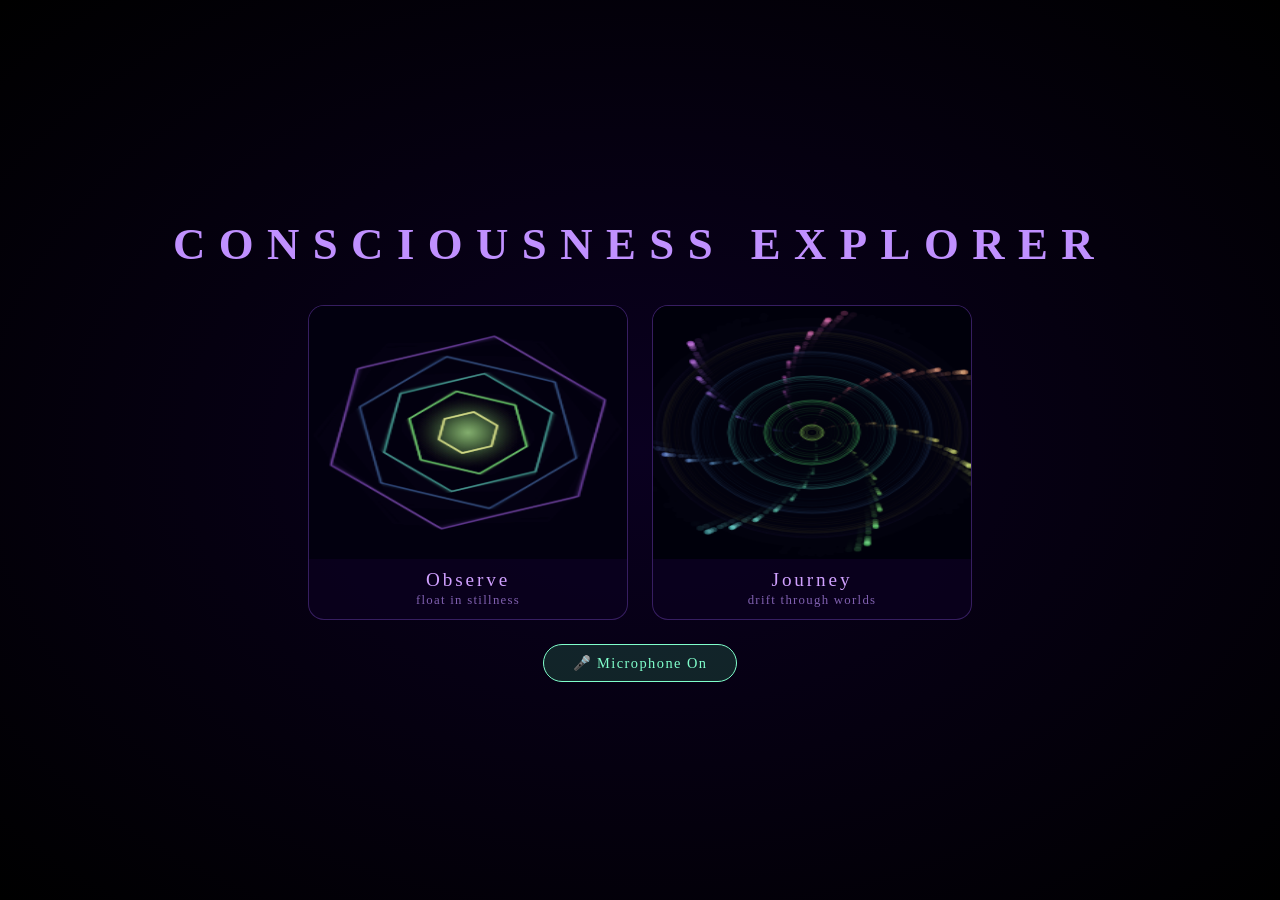
==== index.html @ c61cc71f "Fix white-out, smoother transitions, richer line patterns - Game of Life: young cells now tinted wit" ====
<!DOCTYPE html>
<html lang="en">
<head>
<meta charset="UTF-8">
<meta name="viewport" content="width=device-width, initial-scale=1.0">
<title>∞ Consciousness Explorer ∞</title>
<style>
*{margin:0;padding:0;box-sizing:border-box;}
html,body{width:100%;height:100%;overflow:hidden;background:#000;}
canvas{display:block;width:100vw;height:100vh;cursor:none;}
#entry{position:fixed;inset:0;display:flex;flex-direction:column;align-items:center;justify-content:center;background:radial-gradient(ellipse at center,#0a0020 0%,#000 100%);z-index:10;transition:opacity 2s ease;}
#entry.hidden{opacity:0;pointer-events:none;}
#entry h1{font-family:Georgia,serif;color:#c090ff;font-size:clamp(1.4rem,3.5vw,2.8rem);letter-spacing:.3em;text-transform:uppercase;margin-bottom:1.2rem;animation:breathe 5s ease-in-out infinite;}
#mode-panels{display:flex;gap:24px;margin-top:1rem;}
.mode-panel{width:clamp(180px,30vw,320px);height:clamp(220px,35vh,380px);border:1px solid rgba(160,100,255,.3);border-radius:16px;overflow:hidden;cursor:pointer;position:relative;transition:all .3s;background:rgba(10,0,30,.8);}
.mode-panel:hover{border-color:rgba(200,150,255,.7);transform:scale(1.03);box-shadow:0 0 30px rgba(160,80,255,.3);}
.mode-panel canvas{width:100%;height:calc(100% - 60px);display:block;}
.mode-label{text-align:center;padding:10px 8px;font-family:Georgia,serif;}
.mode-label .zh{color:#d0a0ff;font-size:clamp(.9rem,2vw,1.2rem);letter-spacing:.15em;}
.mode-label .en{color:#8060b0;font-size:clamp(.6rem,1.2vw,.8rem);letter-spacing:.1em;margin-top:2px;}
#mic-btn{margin-top:1.5rem;padding:.6rem 1.8rem;border:1px solid #604090;border-radius:20px;background:rgba(80,40,120,.2);color:#a080d0;font-family:Georgia,serif;font-size:clamp(.65rem,1.5vw,.9rem);letter-spacing:.1em;cursor:pointer;transition:all .3s;animation:breathe 5s ease-in-out infinite 1s;}
#mic-btn:hover{background:rgba(80,40,120,.4);border-color:#a080d0;}
#mic-btn.active{background:rgba(60,180,120,.2);color:#80ffcc;border-color:#80ffcc;}
@keyframes breathe{0%,100%{opacity:.5;transform:scale(1);}50%{opacity:1;transform:scale(1.03);}}
#hud{position:fixed;bottom:20px;left:50%;transform:translateX(-50%);display:flex;gap:8px;z-index:20;opacity:0;transition:opacity .4s;pointer-events:none;flex-wrap:wrap;justify-content:center;max-width:90vw;}
#hud.visible{opacity:1;pointer-events:all;}
.hud-btn{padding:5px 12px;border:1px solid rgba(160,100,220,.4);border-radius:14px;background:rgba(20,0,40,.55);color:rgba(180,130,255,.8);font-family:Georgia,serif;font-size:.7rem;letter-spacing:.08em;cursor:pointer;transition:all .25s;backdrop-filter:blur(4px);}
.hud-btn:hover{border-color:rgba(200,150,255,.7);color:#d0a0ff;}
.hud-btn.on{background:rgba(80,30,160,.6);border-color:rgba(180,120,255,.7);color:#e0c0ff;}
.hud-btn.off{opacity:.45;}
#phase-label{position:fixed;top:14px;left:50%;transform:translateX(-50%);font-family:Georgia,serif;font-size:.65rem;letter-spacing:.2em;color:rgba(200,140,255,.7);z-index:20;pointer-events:none;opacity:0;transition:opacity .8s;}
#phase-label.visible{opacity:1;}
#controls{position:fixed;top:14px;right:14px;display:flex;gap:8px;z-index:25;opacity:0;transition:opacity .5s;pointer-events:none;}
#controls.visible{opacity:1;pointer-events:all;}
.ctrl-btn{width:36px;height:36px;border:1px solid rgba(160,100,220,.35);border-radius:50%;background:rgba(10,0,30,.5);color:rgba(200,160,255,.7);font-size:16px;cursor:pointer;transition:all .3s;display:flex;align-items:center;justify-content:center;backdrop-filter:blur(4px);padding:0;line-height:1;}
.ctrl-btn:hover{border-color:rgba(200,150,255,.7);background:rgba(60,20,120,.5);color:#e0c0ff;}
.ctrl-btn.active{background:rgba(40,180,100,.25);border-color:rgba(100,255,180,.5);color:#80ffcc;}
</style>
</head>
<body>
<div id="entry">
  <h1>Consciousness Explorer</h1>
  <div id="mode-panels">
    <div class="mode-panel" id="panel-stationary">
      <canvas id="preview-stationary"></canvas>
      <div class="mode-label"><div class="zh">Observe</div><div class="en">float in stillness</div></div>
    </div>
    <div class="mode-panel" id="panel-journey">
      <canvas id="preview-journey"></canvas>
      <div class="mode-label"><div class="zh">Journey</div><div class="en">drift through worlds</div></div>
    </div>
  </div>
  <button id="mic-btn" class="active">🎤 Microphone On</button>
</div>
<canvas id="c"></canvas>
<div id="hud">
  <button class="hud-btn on" data-layer="rd">R-D</button>
  <button class="hud-btn on" data-layer="attractor">Attractor</button>
  <button class="hud-btn on" data-layer="geometry">Geometry</button>
  <button class="hud-btn on" data-layer="lissajous">Lissajous</button>
  <button class="hud-btn on" data-layer="fourier">Mandala</button>
  <button class="hud-btn on" data-layer="particles">Particles</button>
  <button class="hud-btn on" data-layer="tunnel">Tunnel</button>
  <button class="hud-btn on" data-layer="collatz">Collatz</button>
  <button class="hud-btn on" data-layer="gol">Life</button>
</div>
<div id="controls">
  <button class="ctrl-btn active" id="btn-mic" title="Microphone">🎤</button>
  <button class="ctrl-btn" id="btn-mute" title="Mute Sound">🔊</button>
  <button class="ctrl-btn" id="btn-fs" title="Fullscreen">⛶</button>
  <button class="ctrl-btn" id="btn-home" title="Home">↩</button>
</div>
<div id="phase-label"></div>
<script>
'use strict';
const TAU=Math.PI*2;
const PENTATONIC=[0,2,4,7,9];
const lerp=(a,b,t)=>a+(b-a)*t;
const clamp=(v,a,b)=>Math.max(a,Math.min(b,v));

// ═══════════════════════════════════════════
// SCENE PALETTE DEFINITIONS
// ═══════════════════════════════════════════
const SCENES=[
  {name:'Collatz Forest',  layers:{collatz:1,gol:0,rd:0,attractor:0,geometry:0,lissajous:0,fourier:0,tunnel:0,particles:1},hMin:0,hMax:360,sLo:.9,sHi:1,lLo:.55,lHi:.72,bgH:120,bgL:12,speed:1},
  {name:'Cellular Genesis', layers:{collatz:0,gol:1,rd:0,attractor:0,geometry:0,lissajous:0,fourier:0,tunnel:0,particles:1},hMin:0,hMax:360,sLo:.88,sHi:1,lLo:.5,lHi:.7,bgH:280,bgL:13,speed:.9},
  {name:'Sacred Geometry',  layers:{collatz:0,gol:0,rd:0,attractor:0,geometry:1,lissajous:0,fourier:1,tunnel:0,particles:1},hMin:0,hMax:360,sLo:.9,sHi:1,lLo:.55,lHi:.7,bgH:260,bgL:12,speed:.8},
  {name:'Neural Web',       layers:{collatz:0,gol:0,rd:0,attractor:1,geometry:0,lissajous:1,fourier:0,tunnel:0,particles:1},hMin:0,hMax:360,sLo:.85,sHi:1,lLo:.5,lHi:.68,bgH:200,bgL:11,speed:1.1},
  {name:'Chemical Dreams',  layers:{collatz:0,gol:0,rd:1,attractor:0,geometry:0,lissajous:0,fourier:0,tunnel:0,particles:1},hMin:0,hMax:360,sLo:.88,sHi:1,lLo:.52,lHi:.7,bgH:30,bgL:13,speed:.7},
  {name:'Wormhole',         layers:{collatz:0,gol:0,rd:0,attractor:0,geometry:.6,lissajous:0,fourier:0,tunnel:1,particles:1},hMin:0,hMax:360,sLo:.9,sHi:1,lLo:.55,lHi:.72,bgH:180,bgL:12,speed:1.2},
  {name:'Cosmic Dance',     layers:{collatz:.7,gol:.7,rd:0,attractor:0,geometry:0,lissajous:0,fourier:0,tunnel:.6,particles:1},hMin:0,hMax:360,sLo:.92,sHi:1,lLo:.55,lHi:.75,bgH:320,bgL:14,speed:1},
];

// ═══════════════════════════════════════════
// BREATHING SYSTEM (~12 BPM)
// ═══════════════════════════════════════════
class BreathingSystem{
  constructor(){this.phase=0;}
  update(dt){this.phase+=dt/5*TAU;}
  get value(){return .5+.5*Math.sin(this.phase);}
  get scale(){return .95+.1*this.value;}
}

// ═══════════════════════════════════════════
// TIME SYSTEM
// ═══════════════════════════════════════════
class TimeSystem{
  constructor(){this.hueShift=0;this.speedMod=1;this.chaos=0;this.pulse=0;this.seed=0;this.minutePhase=0;this.secondWave=0;}
  update(){
    const d=new Date(),h=d.getHours(),m=d.getMinutes(),s=d.getSeconds(),ms=d.getMilliseconds();
    this.hueShift=h>=6&&h<11?25:h>=11&&h<16?0:h>=16&&h<21?-15:-35;
    this.speedMod=h>=0&&h<6?.5:h>=12&&h<18?1.1:1.0;
    this.minutePhase=(m+s/60)/60*TAU;
    this.secondWave=Math.sin((s+ms/1000)/60*TAU*5)*.5+.5;
    this.seed=Math.floor((h*3600+m*60+s)/7);
    this.chaos=h>=0&&h<5?.6+.2*Math.sin(m/60*TAU):h>=17&&h<20?.3+.15*Math.sin(m/60*TAU):.1;
    this.pulse=.5+.5*Math.sin((s+ms/1000)*TAU/5);
  }
}

// ═══════════════════════════════════════════
// COLOR SYSTEM — EXTREMELY VIBRANT
// ═══════════════════════════════════════════
class ColorSystem{
  constructor(){this.hueBase=Math.random()*360;this.sLo=.9;this.sHi=1;this.lLo=.55;this.lHi=.72;this.bgH=260;this.bgL=12;this.speed=1;}
  setScene(sc){this.sLo=sc.sLo;this.sHi=sc.sHi;this.lLo=sc.lLo;this.lHi=sc.lHi;this.bgH=sc.bgH;this.bgL=sc.bgL;this.speed=sc.speed;}
  update(dt,ts){this.hueBase+=(dt*8*(this.speed||1)+(ts?ts.hueShift*.002+ts.secondWave*.3:0));if(this.hueBase>360)this.hueBase-=360;}
  hsl(off=0,alpha=1){
    const s=Math.min(100,((this.sLo+this.sHi)/2*100+5)|0),l=Math.min(80,((this.lLo+this.lHi)/2*100+5)|0);
    let h=(this.hueBase+off)%360;if(h<0)h+=360;
    return `hsla(${h|0},${s}%,${l}%,${alpha})`;
  }
  hslValues(off=0){
    let h=(this.hueBase+off)%360;if(h<0)h+=360;
    return{h,s:(this.sLo+this.sHi)/2,l:(this.lLo+this.lHi)/2};
  }
}

// ═══════════════════════════════════════════
// MICROPHONE SYSTEM (FFT → bass/mid/treble)
// ═══════════════════════════════════════════
class MicrophoneSystem{
  constructor(){this.active=false;this.bass=0;this.mid=0;this.treble=0;this.volume=0;this.analyser=null;this.data=null;this.rawFFT=new Uint8Array(128);this.initError='';}
  async init(actx){
    try{
      const stream=await navigator.mediaDevices.getUserMedia({audio:true,video:false});
      this.analyser=actx.createAnalyser();this.analyser.fftSize=256;this.analyser.smoothingTimeConstant=.8;
      actx.createMediaStreamSource(stream).connect(this.analyser);
      this.data=new Uint8Array(this.analyser.frequencyBinCount);
      this.rawFFT=new Uint8Array(this.analyser.frequencyBinCount);
      this.active=true;
      const btn=document.getElementById('mic-btn');
      if(btn){btn.classList.add('active');btn.textContent='🎤 Microphone Active';}
    }catch(e){this.active=false;this.initError=e.message||'Permission denied';}
  }
  update(){
    if(!this.active||!this.analyser)return;
    this.analyser.getByteFrequencyData(this.data);
    this.rawFFT.set(this.data);
    const n=this.data.length;let b=0,m=0,tr=0,v=0;
    for(let i=0;i<n;i++){const x=this.data[i]/255;v+=x;if(i<n*.08)b+=x;else if(i<n*.5)m+=x;else tr+=x;}
    const S=.8;
    this.bass=lerp(b/(n*.08),this.bass,S);
    this.mid=lerp(m/(n*.42),this.mid,S);
    this.treble=lerp(tr/(n*.5),this.treble,S);
    this.volume=lerp(v/n,this.volume,S);
  }
  drawIndicator(ctx,W,H){
    // Subtle mic indicator — small pulsing dot in bottom-left corner
    const t=performance.now()/1000;
    const x=18,y=H-18,r=5;
    const pulse=.6+.4*Math.sin(t*2);
    ctx.save();ctx.globalCompositeOperation='screen';
    if(this.active){
      // Green glow — mic is live
      const g=ctx.createRadialGradient(x,y,0,x,y,r*3);
      g.addColorStop(0,`rgba(0,255,136,${(.5*pulse).toFixed(2)})`);
      g.addColorStop(.5,`rgba(0,255,136,${(.15*pulse).toFixed(2)})`);
      g.addColorStop(1,'rgba(0,255,136,0)');
      ctx.fillStyle=g;ctx.beginPath();ctx.arc(x,y,r*3,0,TAU);ctx.fill();
      ctx.fillStyle=`rgba(0,255,136,${(.8+.2*pulse).toFixed(2)})`;ctx.beginPath();ctx.arc(x,y,r,0,TAU);ctx.fill();
      // Volume ring
      const vr=r+2+this.volume*8;
      ctx.strokeStyle=`rgba(0,255,136,${(this.volume*.5).toFixed(2)})`;ctx.lineWidth=1.5;
      ctx.beginPath();ctx.arc(x,y,vr,0,TAU);ctx.stroke();
    }else{
      // Dim amber dot — simulated audio
      const a=.2+.1*pulse;
      ctx.fillStyle=`rgba(180,120,60,${a.toFixed(2)})`;ctx.beginPath();ctx.arc(x,y,r*.7,0,TAU);ctx.fill();
    }
    ctx.restore();
  }
  fallback(t){
    const hit=Math.max(0,Math.sin(t*1.3)-.7)*3;
    this.bass=.3+.2*Math.sin(t*.7)+.1*Math.sin(t*.23+3)+hit*.15;
    this.mid=.25+.15*Math.sin(t*1.1+1)+.08*Math.sin(t*.37+2);
    this.treble=.15+.1*Math.sin(t*1.9+2)+.06*Math.sin(t*2.7);
    this.volume=.25+.15*Math.sin(t*.5)+hit*.1;
  }
}

// ═══════════════════════════════════════════
// PARTICLE POOL (typed arrays)
// ═══════════════════════════════════════════
class ParticlePool{
  constructor(max){
    this.max=max;this.count=0;
    this.x=new Float32Array(max);this.y=new Float32Array(max);this.z=new Float32Array(max);
    this.vx=new Float32Array(max);this.vy=new Float32Array(max);this.vz=new Float32Array(max);
    this.life=new Float32Array(max);this.ml=new Float32Array(max);
    this.size=new Float32Array(max);this.hue=new Float32Array(max);
    this.type=new Uint8Array(max);
  }
  spawn(x,y,vx,vy,life,size,hue,type,z=0,vz=0){
    let i;
    if(this.count<this.max){i=this.count++;}
    else{let mn=Infinity,mi=0;for(let j=0;j<this.max;j++)if(this.life[j]<mn){mn=this.life[j];mi=j;}i=mi;}
    this.x[i]=x;this.y[i]=y;this.z[i]=z;this.vx[i]=vx;this.vy[i]=vy;this.vz[i]=vz;
    this.life[i]=life;this.ml[i]=life;this.size[i]=size;this.hue[i]=hue;this.type[i]=type;
  }
  update(dt,mx,my){
    for(let i=this.count-1;i>=0;i--){
      this.life[i]-=dt;
      if(this.life[i]<=0){this.count--;if(i<this.count){this.x[i]=this.x[this.count];this.y[i]=this.y[this.count];this.z[i]=this.z[this.count];this.vx[i]=this.vx[this.count];this.vy[i]=this.vy[this.count];this.vz[i]=this.vz[this.count];this.life[i]=this.life[this.count];this.ml[i]=this.ml[this.count];this.size[i]=this.size[this.count];this.hue[i]=this.hue[this.count];this.type[i]=this.type[this.count];}continue;}
      const tp=this.type[i];
      if(tp===0||tp===4){const dx=mx-this.x[i],dy=my-this.y[i],dsq=dx*dx+dy*dy+1,f=Math.min(50/dsq,.5);this.vx[i]+=dx*f*dt*60;this.vy[i]+=dy*f*dt*60;}
      const fr=tp===0?.999:tp===4?.998:.97;
      this.vx[i]*=fr;this.vy[i]*=fr;this.x[i]+=this.vx[i]*dt*60;this.y[i]+=this.vy[i]*dt*60;this.z[i]+=this.vz[i]*dt*60;
    }
  }
  draw(ctx,cam){
    ctx.save();ctx.globalCompositeOperation='screen';
    for(let i=0;i<this.count;i++){
      const a=clamp(this.life[i]/this.ml[i]*2,0,1);if(a<.01)continue;
      let x=this.x[i],y=this.y[i],sz=this.size[i]*(.5+.5*(this.life[i]/this.ml[i]));
      if(cam){const p=cam.project(x,y,this.z[i]);if(!p)continue;x=p.x;y=p.y;sz*=p.s;}
      const h=this.hue[i],gr=sz*3;
      const g=ctx.createRadialGradient(x,y,0,x,y,gr);
      g.addColorStop(0,`hsla(${h|0},95%,70%,${(a*.9).toFixed(2)})`);
      g.addColorStop(.4,`hsla(${h|0},90%,65%,${(a*.35).toFixed(2)})`);
      g.addColorStop(1,`hsla(${h|0},90%,55%,0)`);
      ctx.fillStyle=g;ctx.beginPath();ctx.arc(x,y,gr,0,TAU);ctx.fill();
    }
    ctx.restore();
  }
}

// ═══════════════════════════════════════════
// RIPPLE SYSTEM
// ═══════════════════════════════════════════
class RippleSystem{
  constructor(){this.r=[];}
  spawn(x,y,hue){if(this.r.length>=20)this.r.shift();this.r.push({x,y,r:0,a:.6,hue,maxR:150+Math.random()*100});}
  update(dt){for(let i=this.r.length-1;i>=0;i--){const r=this.r[i];r.r+=dt*120;r.a=.6*(1-r.r/r.maxR);if(r.a<=.01)this.r.splice(i,1);}}
  draw(ctx){
    ctx.save();ctx.globalCompositeOperation='screen';
    for(const r of this.r){
      const progress=r.r/r.maxR;
      // Outer glow ring
      ctx.strokeStyle=`hsla(${(r.hue+20)|0},85%,55%,${(r.a*.3).toFixed(3)})`;
      ctx.lineWidth=Math.max(2,6*(1-progress));
      ctx.beginPath();ctx.arc(r.x,r.y,r.r,0,TAU);ctx.stroke();
      // Core ring
      ctx.strokeStyle=`hsla(${r.hue|0},95%,65%,${r.a.toFixed(3)})`;
      ctx.lineWidth=Math.max(.5,2.5*(1-progress));
      ctx.beginPath();ctx.arc(r.x,r.y,r.r,0,TAU);ctx.stroke();
      // Inner ring (smaller, brighter)
      if(progress<.5){
        ctx.strokeStyle=`hsla(${(r.hue-15)|0},100%,75%,${(r.a*.6*(1-progress*2)).toFixed(3)})`;
        ctx.lineWidth=1;
        ctx.beginPath();ctx.arc(r.x,r.y,r.r*.7,0,TAU);ctx.stroke();
      }
    }
    ctx.restore();
  }
}

// ═══════════════════════════════════════════
// TRAIL SYSTEM (ring buffer)
// ═══════════════════════════════════════════
class TrailSystem{
  constructor(len){this.len=len;this.pts=Array.from({length:len},()=>({x:0,y:0,age:999}));this.head=0;this.active=false;}
  push(x,y){this.pts[this.head]={x,y,age:0};this.head=(this.head+1)%this.len;this.active=true;}
  update(dt){for(let i=0;i<this.len;i++)this.pts[i].age+=dt;}
  draw(ctx,colors){
    if(!this.active)return;
    const live=[];for(let i=0;i<this.len;i++){const p=this.pts[(this.head+i)%this.len];if(p.age<2)live.push(p);}
    if(live.length<3)return;
    ctx.save();ctx.globalCompositeOperation='screen';
    // Pass 1: soft wide glow underneath
    for(let i=1;i<live.length-1;i++){
      const p=live[i],t=1-p.age/2;if(t<=0)continue;
      ctx.strokeStyle=colors.hsl(t*60,t*t*.25);ctx.lineWidth=t*10+3;ctx.lineCap='round';
      const pv=live[i-1],nx=live[i+1];
      ctx.beginPath();ctx.moveTo((pv.x+p.x)/2,(pv.y+p.y)/2);ctx.quadraticCurveTo(p.x,p.y,(p.x+nx.x)/2,(p.y+nx.y)/2);ctx.stroke();
    }
    // Pass 2: crisp bright core
    for(let i=1;i<live.length-1;i++){
      const p=live[i],t=1-p.age/2;if(t<=0)continue;
      ctx.strokeStyle=colors.hsl(t*80,t*t*.85);ctx.lineWidth=t*4+.8;ctx.lineCap='round';
      const pv=live[i-1],nx=live[i+1];
      ctx.beginPath();ctx.moveTo((pv.x+p.x)/2,(pv.y+p.y)/2);ctx.quadraticCurveTo(p.x,p.y,(p.x+nx.x)/2,(p.y+nx.y)/2);ctx.stroke();
    }
    ctx.restore();
  }
}

// ═══════════════════════════════════════════
// REACTION-DIFFUSION (Gray-Scott, 128x128)
// ═══════════════════════════════════════════
class ReactionDiffusion{
  constructor(){
    this.W=128;this.H=128;this.N=this.W*this.H;
    this.u=new Float32Array(this.N).fill(1);this.v=new Float32Array(this.N);
    this.nu=new Float32Array(this.N);this.nv=new Float32Array(this.N);
    this.f=.0545;this.k=.062;this.fc=0;
    this.offC=document.createElement('canvas');this.offC.width=this.W;this.offC.height=this.H;
    this.offCtx=this.offC.getContext('2d');
    this.imgData=this.offCtx.createImageData(this.W,this.H);
    this._seed();
  }
  _seed(){
    const cx=this.W>>1,cy=this.H>>1;
    [[cx,cy,6],[cx-20,cy-20,4],[cx+20,cy+15,4],[cx-15,cy+20,4]].forEach(([sx,sy,r])=>{
      for(let dy=-r;dy<=r;dy++)for(let dx=-r;dx<=r;dx++){if(dx*dx+dy*dy<=r*r){const i=(sy+dy)*this.W+(sx+dx);if(i>=0&&i<this.N){this.u[i]=.5;this.v[i]=.25;}}}
    });
  }
  _step(){
    const{W,H,u,v,nu,nv,f,k}=this;
    for(let y=1;y<H-1;y++){for(let x=1;x<W-1;x++){
      const i=y*W+x,lu=u[i-1]+u[i+1]+u[i-W]+u[i+W]-4*u[i],lv=v[i-1]+v[i+1]+v[i-W]+v[i+W]-4*v[i],uvv=u[i]*v[i]*v[i];
      nu[i]=clamp(u[i]+lu*.25-uvv+f*(1-u[i]),0,1);
      nv[i]=clamp(v[i]+lv*.125+uvv-(f+k)*v[i],0,1);
    }}
    for(let i=0;i<this.N;i++){this.u[i]=this.nu[i];this.v[i]=this.nv[i];}
  }
  update(){this.fc++;if(this.fc%3!==0)return;this._step();this._step();}
  draw(ctx,W,H,colors,alpha){
    const{u,imgData}=this,d=imgData.data,{h}=colors.hslValues();
    for(let i=0;i<this.N;i++){
      const t=clamp(1-u[i],0,1),hue=(h+t*180)%360;
      const r2=Math.sin(hue/360*TAU)*127+128,g2=Math.sin((hue/360+.33)*TAU)*127+128,b2=Math.sin((hue/360+.66)*TAU)*127+128;
      d[i*4]=Math.min(255,(r2*t*1.8)|0);d[i*4+1]=Math.min(255,(g2*t*1.8)|0);d[i*4+2]=Math.min(255,(b2*t*1.8)|0);d[i*4+3]=(t*255)|0;
    }
    this.offCtx.putImageData(imgData,0,0);
    ctx.save();ctx.globalCompositeOperation='screen';ctx.globalAlpha=alpha;
    ctx.imageSmoothingEnabled=true;ctx.imageSmoothingQuality='high';
    ctx.drawImage(this.offC,0,0,W,H);ctx.restore();
  }
}

// ═══════════════════════════════════════════
// STRANGE ATTRACTOR (De Jong, persistent canvas)
// ═══════════════════════════════════════════
class StrangeAttractor{
  constructor(){
    this.a=1.4;this.b=-2.3;this.c=2.4;this.d=-2.1;
    this.ta=this.a;this.tb=this.b;this.tc=this.c;this.td=this.d;
    this.x=.1;this.y=.1;this.mt=0;this.time=0;
    this.offC=document.createElement('canvas');this.offCtx=this.offC.getContext('2d');
    // Trail history for flowing lines
    this.trail=[];this.maxTrail=600;
    this.growPhase=0;
    // Preset attractor parameter sets for variety
    this.presets=[
      {a:1.4,b:-2.3,c:2.4,d:-2.1},  // De Jong classic
      {a:-2.0,b:-2.0,c:-1.2,d:2.0},  // Butterfly
      {a:2.01,b:-2.53,c:1.61,d:-0.33}, // Web
      {a:-0.709,b:1.638,c:0.452,d:1.740}, // Flower
      {a:1.7,b:1.7,c:0.6,d:1.2},     // Spiral
      {a:-1.32,b:-1.65,c:0.74,d:1.81}, // Star
    ];
    this.presetIdx=0;
  }
  update(dt){
    this.mt+=dt;this.time+=dt;this.growPhase+=dt*.25;
    if(this.mt>10){
      this.mt=0;
      // Cycle through preset attractor types for more variety
      this.presetIdx=(this.presetIdx+1)%this.presets.length;
      const p=this.presets[this.presetIdx];
      const drift=()=>(Math.random()-.5)*.15;
      this.ta=p.a+drift();this.tb=p.b+drift();this.tc=p.c+drift();this.td=p.d+drift();
    }
    const s=dt*.12;this.a=lerp(this.a,this.ta,s);this.b=lerp(this.b,this.tb,s);this.c=lerp(this.c,this.tc,s);this.d=lerp(this.d,this.td,s);
  }
  draw(ctx,W,H,colors,audio){
    if(this.offC.width!==W||this.offC.height!==H){this.offC.width=W;this.offC.height=H;}
    const oc=this.offCtx;
    // Fade existing canvas — slower fade for longer trails
    oc.fillStyle='rgba(0,0,0,0.035)';oc.fillRect(0,0,W,H);
    const cx=W/2,cy=H/2,sc=Math.min(W,H)*.22,{h}=colors.hslValues();
    let{x,y,a,b,c,d}=this;
    const N=6000+(audio.bass*6000|0);
    // Collect points for line drawing
    const newPts=[];
    for(let i=0;i<N;i++){
      const nx=Math.sin(a*y)-Math.cos(b*x),ny=Math.sin(c*x)-Math.cos(d*y);x=nx;y=ny;
      if(i<80)continue;
      const px=cx+x*sc,py=cy+y*sc;
      // Draw pixels on offscreen
      const ph=(h+i*.08)%360;
      oc.fillStyle=`hsla(${ph|0},95%,60%,0.06)`;
      oc.fillRect(px|0,py|0,2,2);
      // Sample points for flowing line
      if(i%40===0)newPts.push({x:px,y:py,h:ph});
    }
    this.x=x;this.y=y;
    // Add to trail
    for(const p of newPts){this.trail.push(p);if(this.trail.length>this.maxTrail)this.trail.shift();}
    // Draw flowing connecting lines through trail
    if(this.trail.length>4){
      oc.save();oc.globalCompositeOperation='screen';
      oc.lineWidth=1.2;oc.lineCap='round';
      for(let seg=0;seg<this.trail.length-3;seg+=3){
        const p0=this.trail[seg],p1=this.trail[seg+1],p2=this.trail[seg+2];
        const age=seg/this.trail.length;
        oc.strokeStyle=`hsla(${(p0.h+age*60)|0},90%,55%,${(.02+age*.06).toFixed(3)})`;
        oc.beginPath();oc.moveTo(p0.x,p0.y);
        oc.quadraticCurveTo(p1.x,p1.y,p2.x,p2.y);oc.stroke();
      }
      oc.restore();
    }
    // Glow nodes at recent trail points
    const recent=this.trail.slice(-20);
    for(let i=0;i<recent.length;i++){
      const p=recent[i],pulse=.3+.7*Math.sin(this.growPhase*3+i*.5);
      oc.fillStyle=`hsla(${(p.h+30)|0},100%,70%,${(.08*pulse).toFixed(3)})`;
      oc.beginPath();oc.arc(p.x,p.y,3+pulse*3,0,TAU);oc.fill();
    }
    ctx.save();ctx.globalCompositeOperation='screen';ctx.globalAlpha=.85;ctx.drawImage(this.offC,0,0);ctx.restore();
  }
}

// ═══════════════════════════════════════════
// LISSAJOUS (audio-reactive parametric curves)
// ═══════════════════════════════════════════
class LissajousSystem{
  constructor(){
    this.fA=3;this.fB=2;this.phase=0;this.phaseB=0;
    this.morphT=0;this.targetFA=3;this.targetFB=2;
    this.growPhase=0;this.trailAlpha=0;
    this.history=[];this.maxHist=8;
  }
  update(dt,audio){
    this.phase+=dt*(.2+audio.mid*.15);
    this.phaseB+=dt*(.13+audio.bass*.1);
    this.growPhase+=dt*.4;
    this.morphT+=dt;
    // Evolve frequency ratios over time — targeting musical ratios
    if(this.morphT>8){
      this.morphT=0;
      const ratios=[[2,3],[3,4],[3,5],[4,5],[5,6],[1,2],[2,5],[3,7],[5,8]];
      const r=ratios[Math.random()*ratios.length|0];
      this.targetFA=r[0]+audio.mid*2;this.targetFB=r[1]+audio.bass*1.5;
    }
    this.fA=lerp(this.fA,this.targetFA,dt*.15);
    this.fB=lerp(this.fB,this.targetFB,dt*.15);
    this.trailAlpha=lerp(this.trailAlpha,.6,dt*.3);
    // Store trail history for ghost effect
    if(this.history.length>=this.maxHist)this.history.shift();
    this.history.push({fA:this.fA,fB:this.fB,phase:this.phase,phaseB:this.phaseB});
  }
  draw(ctx,cx,cy,size,colors,audio){
    ctx.save();ctx.globalCompositeOperation='screen';
    const grow=.5+.5*Math.sin(this.growPhase);
    const sz=size*(1+grow*.15);
    // Ghost trails of previous states
    for(let g=0;g<this.history.length;g++){
      const h=this.history[g],ga=g/this.history.length;
      ctx.globalAlpha=ga*.12;ctx.lineWidth=1;ctx.beginPath();
      for(let i=0;i<=256;i++){
        const t=(i/256)*TAU;
        const x=cx+Math.sin(h.fA*t+h.phase)*sz*.98;
        const y=cy+Math.sin(h.fB*t+h.phaseB)*sz*.98;
        i===0?ctx.moveTo(x,y):ctx.lineTo(x,y);
      }
      ctx.strokeStyle=colors.hsl(-80+g*20,.2);ctx.stroke();
    }
    ctx.globalAlpha=1;
    // Main curve — 5 passes with varying harmonics for richness
    for(let pass=0;pass<5;pass++){
      const harmonic=1+pass*.08;
      const wobble=Math.sin(this.growPhase+pass)*.03;
      const thickness=pass===0?4.5:pass===1?2.8:pass===2?1.8:pass===3?1:.5;
      ctx.lineWidth=thickness;ctx.beginPath();
      for(let i=0;i<=600;i++){
        const t=(i/600)*TAU;
        const extraX=Math.sin((this.fA+pass)*t*harmonic+this.phase*.7)*sz*.04*pass;
        const extraY=Math.cos((this.fB+pass*.5)*t*harmonic+this.phaseB*.5)*sz*.04*pass;
        const x=cx+Math.sin(this.fA*t+this.phase)*sz*(1+wobble)+extraX;
        const y=cy+Math.sin(this.fB*t+this.phaseB)*sz*(1+wobble)+extraY;
        i===0?ctx.moveTo(x,y):ctx.lineTo(x,y);
      }
      const hueShift=-60+pass*45;
      ctx.strokeStyle=colors.hsl(hueShift,.75+audio.volume*.25-pass*.08);
      ctx.shadowColor=colors.hsl(hueShift,.3);
      ctx.shadowBlur=pass===0?12:pass===1?6:0;
      ctx.stroke();
    }
    ctx.shadowBlur=0;
    // Intersection glow nodes where curves cross near center
    const nodeCount=Math.round(this.fA+this.fB)*2;
    for(let i=0;i<nodeCount;i++){
      const t=(i/nodeCount)*TAU;
      const x=cx+Math.sin(this.fA*t+this.phase)*sz;
      const y=cy+Math.sin(this.fB*t+this.phaseB)*sz;
      const pulse=.3+.7*Math.abs(Math.sin(this.growPhase*2+i*.8));
      const nr=2+pulse*4;
      ctx.fillStyle=colors.hsl(i*(360/nodeCount),.6*pulse);
      ctx.beginPath();ctx.arc(x,y,nr,0,TAU);ctx.fill();
    }
    ctx.restore();
  }
}

// ═══════════════════════════════════════════
// FOURIER MANDALA (epicycle sum, N-fold symmetric)
// ═══════════════════════════════════════════
class FourierMandala{
  constructor(){this.t=0;this.sym=6;this.targetSym=6;this.symT=0;this.growPhase=0;this.layerCount=3;this.targetLayers=5;this.layerGrow=0;}
  setSym(n){this.targetSym=n;}
  update(dt,audio){
    this.t+=dt*(.12+((audio||{}).bass||0)*.08);
    this.growPhase+=dt*.3;
    this.symT+=dt;
    // Evolve symmetry order over time
    if(this.symT>15){this.symT=0;this.targetSym=[4,5,6,7,8,9,10,12][Math.random()*8|0];}
    this.sym=lerp(this.sym,this.targetSym,dt*.1);
    // Grow layers
    this.layerGrow+=dt*.15;
    if(this.layerGrow>1){this.layerGrow=0;if(this.layerCount<this.targetLayers)this.layerCount++;else{this.targetLayers=2+Math.random()*4|0;this.layerCount=Math.max(2,this.layerCount-1);}}
  }
  draw(ctx,cx,cy,size,colors,audio){
    if(!audio)audio={bass:0,mid:0,treble:0,volume:0};
    const N=Math.round(this.sym),freqs=[N,N*2,N*3,N*4,N*5,N*6,N*7,N*8];
    const bAmps=[.48,.22,.13,.08,.05,.03,.02,.015];
    const mods=[1+audio.bass*.6,1+audio.mid*.4,1+audio.treble*.3,1+audio.bass*.2,1+audio.mid*.15,1+audio.treble*.1,1+audio.bass*.1,1+audio.mid*.08];
    const steps=N*28;
    const breathe=.9+.2*Math.sin(this.growPhase);
    ctx.save();ctx.globalCompositeOperation='screen';
    // Multiple nested layers at different scales — each grows in
    for(let layer=0;layer<this.layerCount;layer++){
      const layerAlpha=clamp(this.layerCount-layer,0,1);
      const layerScale=breathe*(.3+layer*.22)*(1+.08*Math.sin(this.growPhase+layer*1.2));
      const layerRot=this.t*.05*(layer%2===0?1:-1)+layer*.3;
      const layerSize=size*layerScale;
      // Build path points
      const pts=[];
      for(let s=0;s<=steps;s++){
        const t=(s/steps)*TAU+layerRot;let x=0,y=0;
        for(let i=0;i<freqs.length;i++){
          const amp=layerSize*bAmps[i]*mods[i]*(1+.1*Math.sin(this.growPhase+i+layer));
          const ph=this.t*(i*.12+.04)+layer*.5;
          x+=Math.cos(freqs[i]*t+ph)*amp;y+=Math.sin(freqs[i]*t+ph)*amp;
        }
        pts.push({x:cx+x,y:cy+y});
      }
      // Filled shape for inner layers (subtle)
      if(layer<this.layerCount-1){
        ctx.globalAlpha=layerAlpha*.12;
        ctx.fillStyle=colors.hsl(layer*50+80,.3);
        ctx.beginPath();
        for(let s=0;s<pts.length;s++)s===0?ctx.moveTo(pts[s].x,pts[s].y):ctx.lineTo(pts[s].x,pts[s].y);
        ctx.closePath();ctx.fill();
      }
      // Stroked outline — 3 passes for glow depth
      for(let pass=0;pass<3;pass++){
        ctx.globalAlpha=layerAlpha*(.9-pass*.25);
        ctx.beginPath();
        for(let s=0;s<pts.length;s++)s===0?ctx.moveTo(pts[s].x,pts[s].y):ctx.lineTo(pts[s].x,pts[s].y);
        ctx.closePath();
        const hue=layer*40+pass*70+80;
        ctx.strokeStyle=colors.hsl(hue,.75+audio.volume*.25-pass*.12);
        ctx.lineWidth=(pass===0?3.5:pass===1?2:1)*(1-.1*layer);
        ctx.shadowColor=pass===0?colors.hsl(hue,.3):'transparent';
        ctx.shadowBlur=pass===0?10:0;
        ctx.stroke();
      }
    }
    ctx.shadowBlur=0;
    // Center rosette — small inner detail
    ctx.globalAlpha=.7;
    const rN=Math.round(this.sym)*2;
    for(let i=0;i<rN;i++){
      const a=(i/rN)*TAU+this.t*.2;
      const r=size*.06*(1+.3*Math.sin(this.growPhase*2+i));
      ctx.fillStyle=colors.hsl(i*(360/rN),.5);
      ctx.beginPath();ctx.arc(cx+Math.cos(a)*r,cy+Math.sin(a)*r,2+Math.sin(this.growPhase+i)*.8,0,TAU);ctx.fill();
    }
    ctx.restore();
  }
}

// ═══════════════════════════════════════════
// GEOMETRY ENGINE (4 sacred patterns)
// ═══════════════════════════════════════════
class GeometryEngine{
  constructor(){
    this.pats=['flowerOfLife','metatronsCube','sriYantra','mandala','geodesicSphere','kaleidoPoly','spiralTower'];
    this.cur=0;this.nxt=1;this.tp=1;this.tt=0;this.td=25+Math.random()*20;
    this.rot=0;this.rotY=0;this.rotZ=0;this.ps=1;this.pv=0;this.cx=0;this.cy=0;
    // Dynamic growth/shrink state
    this.growPhase=0;this.growTarget=1;this.growCur=1;this.growSpeed=.3;
    this.layerCount=1;this.layerTarget=5;this.layerGrow=0;
    // 3D rotation angles for sphere projection
    this.tiltX=0;this.tiltY=0;this.spinSpeed=.2;
    // Morph params — continuous variation
    this.morphA=0;this.morphB=0;this.morphC=0;
    // Polygon sides morph (3=triangle up to 12=dodecagon)
    this.polySides=6;this.polySidesTarget=6;
  }
  update(dt,breath,W,H,mouseDown,mx,my,timeSys){
    const tsDrift=timeSys?Math.sin(timeSys.minutePhase)*.05:0;
    this.rot+=dt*(.15+tsDrift)*(breath.value*.3+.85);
    this.rotY+=dt*(.08+tsDrift*.5);this.rotZ+=dt*.03;
    this.tt+=dt;this.pv*=.92;this.ps+=this.pv*dt;this.ps+=(1-this.ps)*dt*3;
    this.cx=lerp(this.cx||W/2,mouseDown?lerp(W/2,mx,.3):W/2,dt*2);
    this.cy=lerp(this.cy||H/2,mouseDown?lerp(H/2,my,.3):H/2,dt*2);
    // Growth / shrink cycle
    this.growPhase+=dt*.15;
    this.growTarget=.6+.5*Math.sin(this.growPhase)+.2*Math.sin(this.growPhase*2.3);
    this.growCur=lerp(this.growCur,this.growTarget,dt*this.growSpeed);
    // Layer count grows and shrinks
    this.layerGrow+=dt*.08;
    this.layerTarget=3+Math.floor(2.5+2.5*Math.sin(this.layerGrow));
    this.layerCount=lerp(this.layerCount,this.layerTarget,dt*.5);
    // 3D tilt
    this.tiltX=Math.sin(this.rotY*.7)*.4;
    this.tiltY=Math.cos(this.rotY*.5)*.35;
    // Morph variables — each on different frequencies
    this.morphA=Math.sin(this.tt*.13)*Math.cos(this.tt*.07);
    this.morphB=Math.sin(this.tt*.09+1.5)*Math.cos(this.tt*.17);
    this.morphC=Math.sin(this.tt*.21+3.0);
    // Polygon sides slowly morph
    if(Math.random()<dt*.1)this.polySidesTarget=3+Math.floor(Math.random()*10);
    this.polySides=lerp(this.polySides,this.polySidesTarget,dt*.3);
    // Pattern transition
    if(this.tt>this.td&&this.tp>=1){this.tt=0;this.td=20+Math.random()*20;this.nxt=(this.cur+1)%this.pats.length;this.tp=0;}
    if(this.tp<1){this.tp+=dt*.2;if(this.tp>=1){this.tp=1;this.cur=this.nxt;}}
  }
  pulse(){this.pv=3;}
  // 3D point → 2D with perspective
  _p3d(x,y,z,sz){
    const cx=Math.cos(this.tiltX),sx=Math.sin(this.tiltX),cy=Math.cos(this.tiltY),sy=Math.sin(this.tiltY);
    let y1=y*cx-z*sx,z1=y*sx+z*cx;let x1=x*cy+z1*sy;z1=-x*sy+z1*cy;
    const per=1.2/(1.2+z1/(sz*2));
    return{x:x1*per*sz,y:y1*per*sz,z:z1,s:per};
  }
  // Draw regular polygon (any number of sides)
  _poly(ctx,x,y,r,sides,rot){
    const n=Math.max(3,Math.round(sides));
    ctx.beginPath();
    for(let i=0;i<=n;i++){const a=rot+(i/n)*TAU;const px=x+Math.cos(a)*r,py=y+Math.sin(a)*r;i===0?ctx.moveTo(px,py):ctx.lineTo(px,py);}
    ctx.closePath();
  }
  draw(ctx,W,H,colors,breath){
    const sz=Math.min(W,H)*.3*breath.scale*this.ps*(.8+this.growCur*.4);
    ctx.save();ctx.globalCompositeOperation='screen';ctx.translate(this.cx,this.cy);ctx.rotate(this.rot);
    if(this.tp<1){
      // Smooth crossfade: old fades out fully, new fades in — never both at full
      const fadeOut=Math.cos(this.tp*Math.PI*.5); // 1→0 smooth
      const fadeIn=Math.sin(this.tp*Math.PI*.5);  // 0→1 smooth
      ctx.globalAlpha=clamp(fadeOut*.85,0,.85);this._dp(ctx,this.pats[this.cur],sz,colors,breath);
      ctx.globalAlpha=clamp(fadeIn*.85,0,.85);this._dp(ctx,this.pats[this.nxt],sz,colors,breath);
    }else{ctx.globalAlpha=.85;this._dp(ctx,this.pats[this.cur],sz,colors,breath);}
    ctx.restore();
  }
  _dp(ctx,name,sz,co,br){
    switch(name){
      case'flowerOfLife':this._fol(ctx,sz,co,br);break;
      case'metatronsCube':this._mc(ctx,sz,co,br);break;
      case'sriYantra':this._sy(ctx,sz,co,br);break;
      case'mandala':this._mandala(ctx,sz,co,br);break;
      case'geodesicSphere':this._geo(ctx,sz,co,br);break;
      case'kaleidoPoly':this._kp(ctx,sz,co,br);break;
      case'spiralTower':this._spiral(ctx,sz,co,br);break;
    }
  }
  _fol(ctx,sz,co,br){
    // Flower of Life — circles grow outward in waves
    const r=sz*.22*this.growCur,rings=Math.round(this.layerCount),cs=[];
    cs.push({x:0,y:0,ring:0});
    for(let ring=1;ring<=rings;ring++){
      const n=6*ring,rDist=r*ring*(.9+.1*Math.sin(br.phase+ring));
      for(let i=0;i<n;i++){
        const a=(i/n)*TAU+br.phase*.02*ring;
        const wobble=1+.08*Math.sin(br.phase*2+i*.5+ring);
        cs.push({x:Math.cos(a)*rDist*wobble,y:Math.sin(a)*rDist*wobble,ring});
      }
    }
    for(let i=0;i<cs.length;i++){
      const c=cs[i],grow=clamp((this.layerCount-c.ring+1),0,1);
      const bR=r*(.6+.4*grow)*(1+.06*Math.sin(br.phase+i*.3));
      const sides=this.polySides+c.ring*.5;
      // Rich solid fill
      ctx.fillStyle=co.hsl((i/cs.length)*240+c.ring*40,.25+.15*Math.sin(br.phase+i*.2));
      this._poly(ctx,c.x,c.y,bR*grow,sides,br.phase*.05+c.ring*.2);ctx.fill();
      ctx.strokeStyle=co.hsl((i/cs.length)*240+c.ring*40,.8);ctx.lineWidth=1.5+grow;ctx.stroke();
    }
    // Center glow
    const g=ctx.createRadialGradient(0,0,0,0,0,r*1.5);
    g.addColorStop(0,co.hsl(br.phase*20%360,.3));g.addColorStop(1,'rgba(0,0,0,0)');
    ctx.fillStyle=g;ctx.beginPath();ctx.arc(0,0,r*1.5,0,TAU);ctx.fill();
  }
  _mc(ctx,sz,co,br){
    // Metatron's Cube — 3D projected with growth
    const r1=sz*.3*this.growCur,r2=sz*.55*this.growCur,ns=[];
    ns.push(this._p3d(0,0,0,sz));
    const innerN=Math.round(3+this.morphA*1.5+3.5);
    const outerN=Math.round(3+this.morphB*1.5+3.5);
    for(let i=0;i<innerN;i++){const a=i*TAU/innerN+br.phase*.05;const z=Math.sin(a*2+br.phase)*.3;ns.push(this._p3d(Math.cos(a)*r1,Math.sin(a)*r1,z*sz*.2,sz));}
    for(let i=0;i<outerN;i++){const a=(i+.5)*TAU/outerN+br.phase*.03;const z=Math.cos(a*3+br.phase)*.2;ns.push(this._p3d(Math.cos(a)*r2,Math.sin(a)*r2,z*sz*.3,sz));}
    // Sort by z for proper depth
    const sorted=ns.map((n,i)=>({...n,i})).sort((a,b)=>a.z-b.z);
    // Filled polygons between center and inner ring
    for(let i=1;i<=innerN;i++){const j=(i%innerN)+1;
      ctx.fillStyle=co.hsl(i*(360/innerN),.2+.1*Math.sin(br.phase+i));
      ctx.beginPath();ctx.moveTo(ns[0].x,ns[0].y);ctx.lineTo(ns[i].x,ns[i].y);ctx.lineTo(ns[j].x,ns[j].y);ctx.closePath();ctx.fill();
    }
    // Connection lines with depth fade
    ctx.lineWidth=1;
    for(let i=0;i<ns.length;i++)for(let j=i+1;j<ns.length;j++){
      const dx=ns[j].x-ns[i].x,dy=ns[j].y-ns[i].y,dist=Math.sqrt(dx*dx+dy*dy);
      if(dist>sz*1.2)continue;
      const dep=(.5+ns[i].s*.25)*(.5+ns[j].s*.25);
      ctx.strokeStyle=co.hsl(Math.atan2(dy,dx)/TAU*360,.35*dep);
      ctx.beginPath();ctx.moveTo(ns[i].x,ns[i].y);ctx.lineTo(ns[j].x,ns[j].y);ctx.stroke();
    }
    // Nodes — bigger when closer, solid fill
    for(const n of sorted){
      const nr=clamp(3+5*n.s,2,12);
      ctx.fillStyle=co.hsl((n.i/ns.length)*300,.6+.4*n.s);
      ctx.beginPath();ctx.arc(n.x,n.y,nr,0,TAU);ctx.fill();
    }
  }
  _sy(ctx,sz,co,br){
    // Sri Yantra — breathing triangles with 3D depth and morphing
    const s=sz*.5*this.growCur,depth=this.morphC*.15;
    const layerN=Math.round(2+this.layerCount*.6);
    const U=[],D=[];
    for(let i=0;i<layerN;i++){const t=i/(layerN-1),sc=.9-t*.7;
      U.push([[-sc*(1+this.morphA*.15),sc*.6-t*.1],[sc*(1+this.morphA*.15),sc*.6-t*.1],[0,-sc*.8+t*.05]]);
      D.push([[-sc*(1+this.morphB*.1),-sc*.55+t*.08],[sc*(1+this.morphB*.1),-sc*.55+t*.08],[0,sc*.7-t*.05]]);
    }
    const dt=(tris,hs,dir)=>tris.forEach((tri,idx)=>{
      const ph=br.phase+idx*.5,bo=.02*Math.sin(ph),zOff=depth*Math.sin(ph+idx);
      const p=tri.map(v=>this._p3d(v[0]*s*(1+bo),v[1]*s*(1+bo),zOff*sz,sz));
      const avgS=(p[0].s+p[1].s+p[2].s)/3;
      ctx.fillStyle=co.hsl(hs+idx*30,.25*avgS+.1*Math.sin(ph));
      ctx.strokeStyle=co.hsl(hs+idx*30,(.7+.2*Math.sin(ph))*avgS);
      ctx.lineWidth=2*avgS;ctx.beginPath();ctx.moveTo(p[0].x,p[0].y);ctx.lineTo(p[1].x,p[1].y);ctx.lineTo(p[2].x,p[2].y);ctx.closePath();ctx.fill();ctx.stroke();
    });
    dt(U,0,1);dt(D,180,-1);
    // Concentric rings that expand/contract
    for(let i=0;i<4;i++){
      const rr=s*(.6+i*.12)*(1+.08*Math.sin(br.phase*1.5+i));
      const sides=Math.round(this.polySides+i*2);
      ctx.strokeStyle=co.hsl(i*50,.4+.2*Math.sin(br.phase+i));ctx.lineWidth=1.5;
      this._poly(ctx,0,0,rr,sides,br.phase*.03+i*.1);ctx.stroke();
    }
    // Center bindu — solid glowing
    const bR=s*.06*(1+.3*Math.sin(br.phase*2));
    ctx.fillStyle=co.hsl(br.phase*15%360,.9);ctx.beginPath();ctx.arc(0,0,bR,0,TAU);ctx.fill();
    ctx.shadowColor=co.hsl(br.phase*15%360,.5);ctx.shadowBlur=bR*3;ctx.fill();ctx.shadowBlur=0;
  }
  _mandala(ctx,sz,co,br){
    // Mandala — variable symmetry, varied shapes per layer, expanding/contracting
    const sym=Math.round(6+this.morphA*3+3),layers=Math.round(this.layerCount+1);
    for(let l=0;l<layers;l++){
      const grow=clamp(this.layerCount-l+.5,0,1);
      const r=sz*(.1+l*.14)*this.growCur*grow,al=.65+.3*Math.sin(br.phase+l*.8),dir=l%2?1:-1;
      const shapeSides=Math.round(3+l*1.5+this.morphB*2);
      for(let i=0;i<sym;i++){
        const a=(i/sym)*TAU+br.phase*(.08+l*.02)*dir;
        const pR=r*(.3+.15*Math.sin(br.phase+i*.5+l))*(1+this.morphC*.15);
        const pR2=pR*(.3+.35*Math.sin(br.phase*.7+l+i));
        ctx.save();ctx.rotate(a);
        // Varied solid-filled shapes
        ctx.fillStyle=co.hsl((i/sym)*60+l*35,al*.6*grow);
        ctx.strokeStyle=co.hsl((i/sym)*60+l*35,al*.9*grow);ctx.lineWidth=1.5;
        if(l%3===0){
          // Regular polygon
          this._poly(ctx,r,0,pR,shapeSides,br.phase*.1+i);ctx.fill();ctx.stroke();
        }else if(l%3===1){
          // Diamond/rhombus
          ctx.beginPath();ctx.moveTo(r-pR,0);ctx.lineTo(r,pR2);ctx.lineTo(r+pR,0);ctx.lineTo(r,-pR2);ctx.closePath();ctx.fill();ctx.stroke();
        }else{
          // Teardrop / petal
          ctx.beginPath();ctx.moveTo(r-pR*.5,0);
          ctx.bezierCurveTo(r-pR*.3,pR2,r+pR,pR2*.6,r+pR,0);
          ctx.bezierCurveTo(r+pR,-pR2*.6,r-pR*.3,-pR2,r-pR*.5,0);
          ctx.fill();ctx.stroke();
        }
        ctx.restore();
      }
      // Ring outline — polygon instead of circle
      ctx.strokeStyle=co.hsl(l*50,al*.3*grow);ctx.lineWidth=.8;
      this._poly(ctx,0,0,r,sym,br.phase*.02*dir);ctx.stroke();
    }
  }
  _geo(ctx,sz,co,br){
    // Geodesic Sphere — 3D icosphere projection with solid facets
    const r=sz*.45*this.growCur;
    const phi=(1+Math.sqrt(5))/2;
    // Icosahedron vertices (normalized)
    const iv=[[-1,phi,0],[1,phi,0],[-1,-phi,0],[1,-phi,0],[0,-1,phi],[0,1,phi],[0,-1,-phi],[0,1,-phi],[phi,0,-1],[phi,0,1],[-phi,0,-1],[-phi,0,1]];
    iv.forEach(v=>{const l=Math.sqrt(v[0]*v[0]+v[1]*v[1]+v[2]*v[2]);v[0]/=l;v[1]/=l;v[2]/=l;});
    // Icosahedron faces
    const faces=[[0,11,5],[0,5,1],[0,1,7],[0,7,10],[0,10,11],[1,5,9],[5,11,4],[11,10,2],[10,7,6],[7,1,8],[3,9,4],[3,4,2],[3,2,6],[3,6,8],[3,8,9],[4,9,5],[2,4,11],[6,2,10],[8,6,7],[9,8,1]];
    // Project all vertices with breathing distortion
    const projected=iv.map((v,i)=>{
      const wobble=1+.08*Math.sin(br.phase+i*.7)+.05*this.morphA*Math.sin(br.phase*2+i);
      return this._p3d(v[0]*r*wobble,v[1]*r*wobble,v[2]*r*wobble,sz);
    });
    // Sort faces by average z (painter's algorithm)
    const sortedFaces=faces.map((f,i)=>{
      const avgZ=(projected[f[0]].z+projected[f[1]].z+projected[f[2]].z)/3;
      return{f,avgZ,i};
    }).sort((a,b)=>a.avgZ-b.avgZ);
    // Draw faces — solid fill with depth-based color
    for(const{f,i}of sortedFaces){
      const p0=projected[f[0]],p1=projected[f[1]],p2=projected[f[2]];
      const avgS=(p0.s+p1.s+p2.s)/3;
      const hue=(i*18+br.phase*10)%360;
      ctx.fillStyle=co.hsl(hue,.3*avgS+.1*Math.sin(br.phase+i));
      ctx.strokeStyle=co.hsl(hue,(.6+.3*avgS));
      ctx.lineWidth=1.2*avgS;
      ctx.beginPath();ctx.moveTo(p0.x,p0.y);ctx.lineTo(p1.x,p1.y);ctx.lineTo(p2.x,p2.y);ctx.closePath();ctx.fill();ctx.stroke();
    }
  }
  _kp(ctx,sz,co,br){
    // Kaleidoscopic Polygon — nested rotating polygons with fills
    const layers=Math.round(this.layerCount+2);
    for(let l=layers-1;l>=0;l--){
      const grow=clamp(this.layerCount-l+1,0,1);
      const r=sz*(.08+l*.1)*this.growCur*grow;
      const sides=Math.round(3+l*1.2+this.morphA*1.5);
      const rotDir=l%2?1:-1;const lRot=this.rot*(.5+l*.15)*rotDir+l*.3;
      // Solid filled polygon
      ctx.fillStyle=co.hsl(l*45+br.phase*8%360,.35+.15*Math.sin(br.phase+l)*grow);
      ctx.strokeStyle=co.hsl(l*45+br.phase*8%360,(.7+.2*Math.sin(br.phase+l))*grow);
      ctx.lineWidth=2;
      this._poly(ctx,0,0,r,sides,lRot);ctx.fill();ctx.stroke();
      // Inner detail — smaller polygon offset
      if(l>0){
        const r2=r*.55,sides2=Math.max(3,sides-1);
        ctx.fillStyle=co.hsl(l*45+30+br.phase*12%360,.2*grow);
        this._poly(ctx,0,0,r2,sides2,lRot*-1.3+br.phase*.1);ctx.fill();
        ctx.strokeStyle=co.hsl(l*45+30,.5*grow);ctx.lineWidth=1;ctx.stroke();
      }
    }
  }
  _spiral(ctx,sz,co,br){
    // Spiral Tower — 3D helix of shapes rising and falling
    const n=Math.round(20+this.layerCount*8);const h=sz*.8*this.growCur;
    for(let i=0;i<n;i++){
      const t=i/n;const angle=t*TAU*3+br.phase*.3;
      const y3d=(t-.5)*h;const x3d=Math.cos(angle)*sz*.25*(1+.2*Math.sin(br.phase+t*5));
      const z3d=Math.sin(angle)*sz*.25*(1+.2*Math.sin(br.phase+t*5));
      const p=this._p3d(x3d,y3d,z3d,sz);
      const sides=Math.round(3+t*this.polySides);
      const r=clamp(8+12*p.s,3,25)*(1+.2*Math.sin(br.phase+i*.3));
      ctx.fillStyle=co.hsl(t*360+br.phase*15%360,.35+.25*p.s);
      ctx.strokeStyle=co.hsl(t*360+br.phase*15%360,.7+.25*p.s);
      ctx.lineWidth=1+p.s;
      this._poly(ctx,p.x,p.y,r,sides,angle+br.phase*.1);ctx.fill();ctx.stroke();
    }
  }
}

// ═══════════════════════════════════════════
// TUNNEL EFFECT (zoom-in wormhole)
// ═══════════════════════════════════════════
class TunnelEffect{
  constructor(){
    this.rings=[];this.active=false;this.intensity=0;this.targetIntensity=0;
    this.eventTimer=0;this.eventInterval=25+Math.random()*20;
    this.eventDuration=0;this.maxDuration=8;
    this.rotation=0;this.shapePhase=0;this.holdBoost=0;
  }
  trigger(duration){if(this.active&&this.intensity>.5)return;this.active=true;this.targetIntensity=1;this.eventDuration=duration||6+Math.random()*6;}
  stop(){this.targetIntensity=0;}
  update(dt,audio,breath,timeSys){
    if(!this.active){this.eventTimer+=dt;if(this.eventTimer>=this.eventInterval){this.trigger();this.eventTimer=0;this.eventInterval=20+Math.random()*25+(timeSys?timeSys.chaos*15:0);}}
    if(this.active){
      this.intensity=lerp(this.intensity,this.targetIntensity,dt*1.5);
      this.eventDuration-=dt;
      if(this.eventDuration<=0){this.stop();this.eventDuration=0;}
      if(this.targetIntensity===0&&this.intensity<.02){this.active=false;this.intensity=0;}
    }
    this.holdBoost*=.9;
    const spawnRate=6+audio.bass*8+this.holdBoost*10;
    const spawnCount=Math.max(0,Math.floor(this.intensity*spawnRate*dt+Math.random()*.5));
    for(let i=0;i<spawnCount;i++){
      this.rings.push({r:2+Math.random()*8,speed:80+Math.random()*120+audio.bass*100+this.holdBoost*80,hueOff:Math.random()*40-20,alpha:.6+Math.random()*.3,sides:Math.random()<.3?6:Math.random()<.15?5:0,rot:Math.random()*TAU,width:1+Math.random()*1.5+audio.treble*2});
    }
    const speedMul=1+(breath?breath.value*.3:0)+(timeSys?timeSys.secondWave*.2:0);
    for(let i=this.rings.length-1;i>=0;i--){const ring=this.rings[i];ring.r+=ring.speed*speedMul*dt;ring.alpha-=dt*.15;ring.rot+=dt*.1*(ring.sides===5?-1:1);if(ring.alpha<=0||ring.r>2000)this.rings.splice(i,1);}
    this.rotation+=dt*.08*(1+audio.mid*.5);this.shapePhase+=dt*.15;
    if(this.rings.length>120)this.rings.splice(0,this.rings.length-120);
  }
  draw(ctx,W,H,colors,audio){
    if(!this.active&&this.rings.length===0)return;
    const cx=W/2,cy=H/2,maxR=Math.sqrt(W*W+H*H)/2;
    ctx.save();ctx.globalCompositeOperation='screen';ctx.translate(cx,cy);ctx.rotate(this.rotation);
    for(const ring of this.rings){
      const normR=ring.r/maxR,a=ring.alpha*this.intensity*(1-normR*.5);if(a<.01)continue;
      const hue=colors.hslValues(ring.hueOff).h;
      ctx.strokeStyle=`hsla(${hue|0},90%,65%,${a.toFixed(3)})`;ctx.lineWidth=ring.width*(1+normR*.5);
      ctx.beginPath();
      if(ring.sides===0){ctx.arc(0,0,Math.max(1,ring.r),0,TAU);}
      else{const n=ring.sides,isStar=n===5;for(let j=0;j<=n;j++){const angle=ring.rot+j/n*TAU,rr=isStar?(j%2===0?ring.r:ring.r*.45):ring.r,px=Math.cos(angle)*Math.max(1,rr),py=Math.sin(angle)*Math.max(1,rr);j===0?ctx.moveTo(px,py):ctx.lineTo(px,py);}ctx.closePath();}
      ctx.stroke();
      if(ring.r<60&&a>.2){const g=ctx.createRadialGradient(0,0,Math.max(1,ring.r*.5),0,0,Math.max(2,ring.r*1.2));g.addColorStop(0,`hsla(${hue|0},95%,75%,${(a*.3).toFixed(3)})`);g.addColorStop(1,'hsla(0,0%,0%,0)');ctx.fillStyle=g;ctx.beginPath();ctx.arc(0,0,Math.max(2,ring.r*1.2),0,TAU);ctx.fill();}
    }
    ctx.restore();
  }
  boostFromHold(){this.holdBoost=1;}
}

// ═══════════════════════════════════════════
// SPIRIT LIGHTS (idle orbs)
// ═══════════════════════════════════════════
class SpiritLights{
  constructor(){this.lights=[];this.active=false;}
  spawn(W,H,hue){if(this.lights.length>=5)return;const e=Math.random()<.5?-50:W+50;this.lights.push({x:e,y:Math.random()*H,vx:(e<0?1:-1)*(20+Math.random()*30),vy:0,phase:Math.random()*TAU,size:8+Math.random()*12,hue,life:15,maxLife:15,fading:false});this.active=true;}
  fadeAll(){for(const l of this.lights)l.fading=true;}
  update(dt){for(let i=this.lights.length-1;i>=0;i--){const l=this.lights[i];l.phase+=dt*1.5;l.vy=Math.sin(l.phase)*40;l.x+=l.vx*dt;l.y+=l.vy*dt;l.life-=l.fading?dt*3:dt*.05;if(l.life<=0)this.lights.splice(i,1);}if(!this.lights.length)this.active=false;}
  draw(ctx){
    ctx.save();ctx.globalCompositeOperation='screen';
    for(const l of this.lights){const a=clamp(l.life/l.maxLife,0,1)*.6,gr=l.size*4,g=ctx.createRadialGradient(l.x,l.y,0,l.x,l.y,gr);g.addColorStop(0,`hsla(${l.hue|0},90%,80%,${(a*.9).toFixed(2)})`);g.addColorStop(.3,`hsla(${l.hue|0},85%,70%,${(a*.5).toFixed(2)})`);g.addColorStop(1,`hsla(${l.hue|0},80%,55%,0)`);ctx.fillStyle=g;ctx.beginPath();ctx.arc(l.x,l.y,gr,0,TAU);ctx.fill();}
    ctx.restore();
  }
}

// ═══════════════════════════════════════════
// COLLATZ TREE (NEW)
// ═══════════════════════════════════════════
class CollatzTree{
  constructor(){
    this.maxN=80;this.targetN=250;this.seqs=[];this.growT=0;this.growSpeed=.4;
    this.swayPhase=0;this.time=0;
    // Viewport tracking
    this.viewCX=0;this.viewCY=0;this.viewScale=1;
    this.targetCX=0;this.targetCY=0;this.targetScale=1;
    // 3D rotation feel
    this.rotY=0;this.rotPhase=0;
    this._precompute();
  }
  _collatz(n){const seq=[n];while(n!==1&&seq.length<200){n=n%2===0?n/2:3*n+1;seq.push(n);}return seq.reverse();}
  _precompute(){this.seqs=[];for(let i=2;i<=this.maxN;i++)this.seqs.push(this._collatz(i));}
  update(dt,audio){
    this.time+=dt;this.swayPhase+=dt*(.6+audio.mid*.8);
    this.growT+=dt*this.growSpeed*(1+audio.bass*.5);
    if(this.maxN<this.targetN&&this.growT>this.seqs.length*.06){this.maxN=Math.min(this.targetN,this.maxN+5);this._precompute();}
    // 3D rotation feel
    this.rotPhase+=dt*.15;this.rotY=Math.sin(this.rotPhase)*.25;
    // Smooth tracking viewport
    this.viewCX=lerp(this.viewCX,this.targetCX,dt*1.2);
    this.viewCY=lerp(this.viewCY,this.targetCY,dt*1.2);
    this.viewScale=lerp(this.viewScale,this.targetScale,dt*.8);
  }
  draw(ctx,W,H,colors,audio){
    const cx=W/2,by=H*.92,segLen=Math.min(H,W)*.018,angleStep=7*Math.PI/180;
    const maxVisible=Math.floor(this.growT*15);
    const bassPulse=1+audio.bass*.4;
    // Compute bounding box for tracking
    let minX=cx,maxX=cx,minY=by,maxY=by;
    ctx.save();ctx.globalCompositeOperation='screen';
    // Apply 3D rotation perspective + tracking viewport
    const cosR=Math.cos(this.rotY),scaleX=cosR*.3+.7; // foreshorten X for 3D feel
    ctx.translate(W/2,H/2);
    ctx.scale(this.viewScale*scaleX,this.viewScale);
    ctx.translate(-W/2-this.viewCX,-H/2-this.viewCY);
    const branchGlow=.5+.5*Math.sin(this.time*.8);
    for(let si=0;si<this.seqs.length;si++){
      const seq=this.seqs[si];
      const visCount=Math.min(seq.length,maxVisible-si*2);
      if(visCount<3)continue;
      // Build path points first for multi-pass rendering
      const pts=[{x:cx,y:by}];
      let x=cx,y=by,angle=-Math.PI/2;
      for(let j=1;j<visCount;j++){
        const prevVal=seq[j-1];
        const turn=prevVal%2===0?-angleStep:angleStep;
        const sway=Math.sin(this.swayPhase+j*.15+si*.3)*.03*(j/visCount);
        const breathe=.02*Math.sin(this.time*1.5+j*.2+si)*(j/visCount);
        angle+=turn+sway+breathe;
        const sl=segLen*bassPulse*(1+audio.bass*.2*Math.sin(this.time*3+j));
        x+=Math.cos(angle)*sl;y+=Math.sin(angle)*sl;
        pts.push({x,y});
      }
      if(x<minX)minX=x;if(x>maxX)maxX=x;if(y<minY)minY=y;if(y>maxY)maxY=y;
      const depthRatio=Math.min(1,visCount/60);
      const hue=(280+depthRatio*180+si*3)%360;
      const sat=92+depthRatio*8,lit=50+depthRatio*20;
      // Pass 1: thick glow base
      ctx.beginPath();
      for(let j=0;j<pts.length;j++)j===0?ctx.moveTo(pts[j].x,pts[j].y):ctx.lineTo(pts[j].x,pts[j].y);
      const baseLw=Math.max(1.2,4.5-depthRatio*3);
      ctx.strokeStyle=`hsla(${hue|0},${sat|0}%,${(lit*.7)|0}%,${(.15+depthRatio*.15).toFixed(2)})`;
      ctx.lineWidth=(baseLw+2)/this.viewScale;ctx.lineJoin='round';ctx.lineCap='round';
      ctx.shadowColor=`hsla(${hue|0},100%,60%,${(.2*branchGlow).toFixed(2)})`;
      ctx.shadowBlur=8;ctx.stroke();ctx.shadowBlur=0;
      // Pass 2: crisp main line with tapering
      ctx.beginPath();
      for(let j=0;j<pts.length;j++)j===0?ctx.moveTo(pts[j].x,pts[j].y):ctx.lineTo(pts[j].x,pts[j].y);
      ctx.strokeStyle=`hsla(${hue|0},${sat|0}%,${lit|0}%,${(.5+depthRatio*.45).toFixed(2)})`;
      ctx.lineWidth=baseLw/this.viewScale;ctx.stroke();
      // Buds/leaves at branch points where direction changes significantly
      for(let j=2;j<pts.length;j++){
        const prevVal=seq[j-1];
        if(prevVal%2===1&&j>visCount*.6){
          // Odd Collatz values = branch points — draw small leaf buds
          const budSize=(1.5+2*depthRatio+audio.bass*2)/this.viewScale;
          const budPhase=this.time*2+j*.7+si*.3;
          const budR=budSize*(1+.4*Math.sin(budPhase));
          const budHue=(hue+60+j*5)%360;
          ctx.fillStyle=`hsla(${budHue|0},100%,${60+10*Math.sin(budPhase)|0}%,${(.3+.3*Math.sin(budPhase)).toFixed(2)})`;
          ctx.beginPath();ctx.arc(pts[j].x,pts[j].y,budR,0,TAU);ctx.fill();
        }
      }
      // Tip glow — larger and more colorful
      if(visCount>10&&depthRatio>.2){
        const tipHue=(hue+90)%360;
        const gr=(5+audio.bass*8+branchGlow*4)/this.viewScale;
        const g=ctx.createRadialGradient(x,y,0,x,y,gr);
        g.addColorStop(0,`hsla(${tipHue|0},100%,75%,.6)`);
        g.addColorStop(.5,`hsla(${tipHue|0},100%,60%,.2)`);
        g.addColorStop(1,`hsla(${tipHue|0},100%,50%,0)`);
        ctx.fillStyle=g;ctx.beginPath();ctx.arc(x,y,gr,0,TAU);ctx.fill();
      }
    }
    ctx.restore();
    // Update tracking targets — center the tree and zoom to fit
    const treeCX=(minX+maxX)/2,treeCY=(minY+maxY)/2;
    const treeW=maxX-minX+60,treeH=maxY-minY+60;
    if(treeW>10&&treeH>10){
      this.targetCX=treeCX-W/2;this.targetCY=treeCY-H/2;
      const fitScale=Math.min(W/treeW,H/treeH,1.8);
      this.targetScale=clamp(fitScale,.4,1.8);
    }
  }
}

// ═══════════════════════════════════════════
// GAME OF LIFE (NEW)
// ═══════════════════════════════════════════
class GameOfLife{
  constructor(){
    this.W=128;this.H=128;this.N=this.W*this.H;
    this.grid=new Uint8Array(this.N);this.next=new Uint8Array(this.N);
    this.age=new Uint16Array(this.N);
    this.fc=0;this.injectTimer=0;
    this.offC=document.createElement('canvas');this.offC.width=this.W;this.offC.height=this.H;
    this.offCtx=this.offC.getContext('2d');
    this.imgData=this.offCtx.createImageData(this.W,this.H);
    this._seedRandom();
  }
  _seedRandom(){for(let i=0;i<this.N;i++){this.grid[i]=Math.random()<.3?1:0;this.age[i]=0;}}
  _inject(cx,cy,pattern){
    const pts=pattern==='glider'?[[0,1],[1,2],[2,0],[2,1],[2,2]]:pattern==='rpent'?[[0,1],[0,2],[1,0],[1,1],[2,1]]:pattern==='gun'?[[0,4],[0,5],[1,4],[1,5],[10,4],[10,5],[10,6],[11,3],[11,7],[12,2],[12,8],[13,2],[13,8],[14,5],[15,3],[15,7],[16,4],[16,5],[16,6],[17,5],[20,2],[20,3],[20,4],[21,2],[21,3],[21,4],[22,1],[22,5],[24,0],[24,1],[24,5],[24,6],[34,2],[34,3],[35,2],[35,3]]:[];
    for(const[dy,dx]of pts){const x=(cx+dx)%this.W,y=(cy+dy)%this.H;this.grid[y*this.W+x]=1;this.age[y*this.W+x]=0;}
  }
  _step(){
    const{W,H,grid,next,age}=this;
    for(let y=0;y<H;y++){for(let x=0;x<W;x++){
      let n=0;
      for(let dy=-1;dy<=1;dy++)for(let dx=-1;dx<=1;dx++){if(!dy&&!dx)continue;n+=grid[((y+dy+H)%H)*W+(x+dx+W)%W];}
      const i=y*W+x,alive=grid[i];
      if(alive){next[i]=(n===2||n===3)?1:0;if(next[i])age[i]++;else age[i]=0;}
      else{next[i]=n===3?1:0;if(next[i])age[i]=0;}
    }}
    const tmp=this.grid;this.grid=this.next;this.next=tmp;
  }
  update(dt,audio){
    this.fc++;if(this.fc%2!==0)return;
    this._step();
    this.injectTimer++;
    if(this.injectTimer>200||audio.bass>.6){
      this.injectTimer=0;
      const cx=Math.random()*this.W|0,cy=Math.random()*this.H|0;
      const pats=['glider','rpent','gun'];
      this._inject(cx,cy,pats[Math.random()*pats.length|0]);
    }
  }
  draw(ctx,W,H,colors){
    const{grid,age,imgData}=this,d=imgData.data,{h:hBase}=colors.hslValues();
    for(let i=0;i<this.N;i++){
      if(!grid[i]){d[i*4]=0;d[i*4+1]=0;d[i*4+2]=0;d[i*4+3]=0;continue;}
      const a=age[i];
      if(a<2){
        // Young cells — bright tinted rather than pure white
        const yh=((hBase+a*30)%360)/360;
        d[i*4]=Math.min(255,(Math.sin(yh*TAU)*40+210)|0);
        d[i*4+1]=Math.min(255,(Math.sin((yh+.33)*TAU)*40+200)|0);
        d[i*4+2]=Math.min(255,(Math.sin((yh+.66)*TAU)*40+220)|0);
        d[i*4+3]=230;
      }else{
        const hue=(hBase+a*12)%360,hr=hue/360;
        const r=Math.sin(hr*TAU)*127+128,g=Math.sin((hr+.33)*TAU)*127+128,b=Math.sin((hr+.66)*TAU)*127+128;
        d[i*4]=Math.min(240,(r*1.4)|0);d[i*4+1]=Math.min(240,(g*1.4)|0);d[i*4+2]=Math.min(240,(b*1.4)|0);d[i*4+3]=255;
      }
    }
    this.offCtx.putImageData(imgData,0,0);
    ctx.save();ctx.globalCompositeOperation='screen';ctx.globalAlpha=.7;
    ctx.imageSmoothingEnabled=false;
    ctx.drawImage(this.offC,0,0,W,H);ctx.restore();
  }
}

// ═══════════════════════════════════════════
// SCENE DIRECTOR (NEW — replaces phase system)
// ═══════════════════════════════════════════
class SceneDirector{
  constructor(){
    this.scenes=SCENES;this.cur=0;this.nxt=1;
    this.timer=0;this.duration=15+Math.random()*15;
    this.fadeT=0;this.fading=false;this.fadeDur=4.5;
    this.weights={};this.targetWeights={};
    this._applyScene(0);
  }
  _applyScene(idx){
    const sc=this.scenes[idx]||this.scenes[0];
    if(!sc)return;
    // Zero out ALL known layers first so departing layers fade out
    const allLayers=['collatz','gol','rd','attractor','geometry','lissajous','fourier','tunnel','particles'];
    this.targetWeights={};
    for(const k of allLayers)this.targetWeights[k]=0;
    for(const[k,v]of Object.entries(sc.layers))this.targetWeights[k]=v;
  }
  currentScene(){return this.scenes[this.cur];}
  blendedScene(){
    const fallback=this.scenes[0];
    if(!this.fading)return this.scenes[this.cur]||fallback;
    const t=clamp(this.fadeT/this.fadeDur,0,1);
    const a=this.scenes[this.cur]||fallback,b=this.scenes[this.nxt]||fallback;
    return{
      name:t<.5?a.name:b.name,
      hMin:lerp(a.hMin,b.hMin,t),hMax:lerp(a.hMax,b.hMax,t),
      sLo:lerp(a.sLo,b.sLo,t),sHi:lerp(a.sHi,b.sHi,t),
      lLo:lerp(a.lLo,b.lLo,t),lHi:lerp(a.lHi,b.lHi,t),
      bgH:lerp(a.bgH,b.bgH,t),bgL:lerp(a.bgL,b.bgL,t),speed:lerp(a.speed,b.speed,t),
      layers:this.weights
    };
  }
  getWeight(layer){return this.weights[layer]||0;}
  update(dt,audio,colors){
    this.timer+=dt;
    // Blend weights toward targets
    for(const k of Object.keys(this.targetWeights)){
      // Ease-in-out weight transition — slower for smoother scene crossfades
      const cur=this.weights[k]||0,tgt=this.targetWeights[k];
      const speed=tgt>cur?dt*.5:dt*.6; // slightly faster fade-out than fade-in
      this.weights[k]=lerp(cur,tgt,speed);
      if(Math.abs(this.weights[k]-tgt)<.005)this.weights[k]=tgt;
    }
    // Early scene change on big bass hit
    const bassForce=audio.bass>.7&&this.timer>8;
    if(this.timer>=this.duration||bassForce){
      if(!this.fading){
        this.fading=true;this.fadeT=0;
        this.nxt=(this.cur+1+Math.floor(Math.random()*(this.scenes.length-1)))%this.scenes.length;
        this._applyScene(this.nxt);
      }
    }
    if(this.fading){
      this.fadeT+=dt;
      if(this.fadeT>=this.fadeDur){
        this.fading=false;this.cur=this.nxt;this.timer=0;this.duration=15+Math.random()*15;
      }
    }
    // Update color system from blended scene
    const sc=this.blendedScene();
    colors.setScene(sc);
  }
  sceneName(){
    if(this.fading){const t=this.fadeT/this.fadeDur;return t<.5?(this.scenes[this.cur]||this.scenes[0]).name:(this.scenes[this.nxt]||this.scenes[0]).name;}
    return (this.scenes[this.cur]||this.scenes[0]).name;
  }
  justTransitioned(){return this.fading&&this.fadeT<1.5;}
}

// ═══════════════════════════════════════════
// JOURNEY CAMERA (NEW)
// ═══════════════════════════════════════════
class JourneyCamera{
  constructor(W,H){
    this.active=false;this.z=0;this.camX=0;this.camY=0;this.roll=0;
    this.pitch=0;this.yaw=0;this.zoom=1;
    this.speed=80;this.fov=400;this.W=W;this.H=H;
    this.driftPhase=Math.random()*TAU;this.rollPhase=Math.random()*TAU;
    this.pitchPhase=Math.random()*TAU;this.yawPhase=Math.random()*TAU;
    this.zoomPhase=Math.random()*TAU;
    // Maneuver system — dramatic angle sweeps
    this.maneuverTimer=0;this.maneuverDur=8+Math.random()*12;
    this.targetRoll=0;this.targetPitch=0;this.targetYaw=0;this.targetZoom=1;
    this._newManeuver();
  }
  resize(W,H){this.W=W;this.H=H;}
  _newManeuver(){
    // Aggressive dramatic viewing angle shifts
    const r=Math.random();
    if(r<.2){// hard banking turn
      this.targetRoll=(Math.random()-.5)*1.2;this.targetPitch=(Math.random()-.5)*.3;this.targetYaw=(Math.random()-.5)*.6;this.targetZoom=1.1+Math.random()*.4;
    }else if(r<.4){// steep dive/climb
      this.targetRoll=(Math.random()-.5)*.3;this.targetPitch=(Math.random()-.5)*.7;this.targetYaw=(Math.random()-.5)*.2;this.targetZoom=.7+Math.random()*.5;
    }else if(r<.55){// aggressive pan
      this.targetRoll=(Math.random()-.5)*.2;this.targetPitch=(Math.random()-.5)*.3;this.targetYaw=(Math.random()-.5)*.9;this.targetZoom=1+Math.random()*.3;
    }else if(r<.7){// zoom rush — intense
      this.targetRoll=(Math.random()-.5)*.15;this.targetPitch=(Math.random()-.5)*.15;this.targetYaw=0;this.targetZoom=1.6+Math.random()*.5;
    }else if(r<.85){// barrel roll
      this.targetRoll=(Math.random()-.5)*1.6;this.targetPitch=(Math.random()-.5)*.35;this.targetYaw=(Math.random()-.5)*.4;this.targetZoom=1.1;
    }else{// brief calm before next storm
      this.targetRoll=(Math.random()-.5)*.1;this.targetPitch=(Math.random()-.5)*.1;this.targetYaw=(Math.random()-.5)*.1;this.targetZoom=1;
    }
    this.maneuverDur=3+Math.random()*8; // shorter, more frequent
  }
  update(dt,audio){
    if(!this.active)return;
    const speedMod=80+180*(.5+audio.bass*.7);
    this.speed=lerp(this.speed,speedMod,dt*.6);
    this.z+=this.speed*dt;
    // Smooth drift
    this.driftPhase+=dt*.5;this.rollPhase+=dt*.3;
    this.pitchPhase+=dt*.17;this.yawPhase+=dt*.13;this.zoomPhase+=dt*.09;
    this.camX=Math.sin(this.driftPhase)*150+Math.sin(this.driftPhase*.37)*80;
    this.camY=Math.cos(this.driftPhase*.7)*100+Math.sin(this.driftPhase*.23)*60;
    // Maneuver transitions
    this.maneuverTimer+=dt;
    if(this.maneuverTimer>=this.maneuverDur||(audio.bass>.55&&this.maneuverTimer>2.5)){
      this.maneuverTimer=0;this._newManeuver();
    }
    const lerpRate=dt*.7;
    // Organic oscillation layered on top of maneuver targets
    const oscRoll=Math.sin(this.rollPhase)*.06+Math.sin(this.rollPhase*2.3)*.03;
    const oscPitch=Math.sin(this.pitchPhase)*.05+Math.sin(this.pitchPhase*1.7)*.03;
    const oscYaw=Math.sin(this.yawPhase)*.04+Math.sin(this.yawPhase*2.1)*.02;
    const oscZoom=Math.sin(this.zoomPhase)*.05+audio.bass*.08;
    this.roll=lerp(this.roll,this.targetRoll+oscRoll,lerpRate);
    this.pitch=lerp(this.pitch,this.targetPitch+oscPitch,lerpRate);
    this.yaw=lerp(this.yaw,this.targetYaw+oscYaw,lerpRate);
    this.zoom=lerp(this.zoom,this.targetZoom+oscZoom,lerpRate);
  }
  project(wx,wy,wz){
    const depth=wz-this.z;
    if(depth<10)return null;
    const s=this.fov/depth;
    const rx=wx-this.camX,ry=wy-this.camY;
    const cr=Math.cos(this.roll),sr=Math.sin(this.roll);
    const px=rx*cr-ry*sr,py=rx*sr+ry*cr;
    return{x:this.W/2+px*s,y:this.H/2+py*s,s:Math.min(s,4)};
  }
  // Apply 2D canvas transforms for all non-particle content
  applyCanvasTransform(ctx,W,H){
    ctx.translate(W/2,H/2);
    ctx.rotate(this.roll);
    ctx.scale(this.zoom,this.zoom);
    // pitch = vertical shift, yaw = horizontal shift (simulated via translate)
    ctx.translate(this.yaw*W*.6, this.pitch*H*.6);
    ctx.translate(-W/2,-H/2);
  }
  worldZ(ahead){return this.z+ahead;}
  respawnZ(){return this.z+800+Math.random()*1200;}
}

// ═══════════════════════════════════════════
// SOUND ENGINE
// ═══════════════════════════════════════════
class SoundEngine{
  constructor(){
    this.ctx=null;this.ok=false;this.droneOscs=[];this.droneGain=null;this.droneFilter=null;
    this.moveOsc=null;this.moveGain=null;this.holdOsc=null;this.holdGain=null;
    this.reverb=null;this.master=null;
    // Ambient responsive system
    this.ambOscs=[];this.ambGains=[];this.ambFilter=null;this.ambMaster=null;
    this.whisperTimer=0;this.pingTimer=0;this.lastVolume=0;this.quietDur=0;
  }
  init(){
    if(this.ok)return;
    this.ctx=new(window.AudioContext||window.webkitAudioContext)();this.ok=true;
    // Mobile browsers require resume() after user gesture
    if(this.ctx.state==='suspended')this.ctx.resume();
    this.master=this.ctx.createGain();this.master.gain.value=.5;this.master.connect(this.ctx.destination);
    this.reverb=this._mkRev(3.5);this.reverb.connect(this.master);
    // Drone layer
    this.droneFilter=this.ctx.createBiquadFilter();this.droneFilter.type='lowpass';this.droneFilter.frequency.value=800;this.droneFilter.connect(this.reverb);
    this.droneGain=this.ctx.createGain();this.droneGain.gain.value=.07;this.droneGain.connect(this.droneFilter);
    [[110,0],[165,-3],[220,5]].forEach(([f,det])=>{const o=this.ctx.createOscillator();o.type='sine';o.frequency.value=f;o.detune.value=det;o.connect(this.droneGain);o.start();this.droneOscs.push(o);});
    // Move layer
    this.moveGain=this.ctx.createGain();this.moveGain.gain.value=0;const mf=this.ctx.createBiquadFilter();mf.type='bandpass';mf.frequency.value=600;mf.Q.value=2;this.moveGain.connect(mf);mf.connect(this.reverb);
    this.moveOsc=this.ctx.createOscillator();this.moveOsc.type='triangle';this.moveOsc.frequency.value=440;this.moveOsc.connect(this.moveGain);this.moveOsc.start();
    // Hold layer
    this.holdGain=this.ctx.createGain();this.holdGain.gain.value=0;this.holdGain.connect(this.reverb);
    this.holdOsc=this.ctx.createOscillator();this.holdOsc.type='sine';this.holdOsc.frequency.value=220;this.holdOsc.connect(this.holdGain);this.holdOsc.start();
    // === Ambient responsive layer — ethereal mechanical voices ===
    this.ambFilter=this.ctx.createBiquadFilter();this.ambFilter.type='lowpass';this.ambFilter.frequency.value=900;this.ambFilter.Q.value=1.5;this.ambFilter.connect(this.reverb);
    this.ambMaster=this.ctx.createGain();this.ambMaster.gain.value=0;this.ambMaster.connect(this.ambFilter);
    // 3 detuned whisper oscillators (soft ethereal blend)
    ['sine','sine','triangle'].forEach((type,i)=>{
      const o=this.ctx.createOscillator(),g=this.ctx.createGain();
      o.type=type;o.frequency.value=440+i*220;o.detune.value=(i-1)*7;
      g.gain.value=0;o.connect(g);g.connect(this.ambMaster);o.start();
      this.ambOscs.push(o);this.ambGains.push(g);
    });
  }
  _mkRev(dur){const r=this.ctx.sampleRate,len=r*dur,buf=this.ctx.createBuffer(2,len,r);for(let c=0;c<2;c++){const d=buf.getChannelData(c);for(let i=0;i<len;i++)d[i]=(Math.random()*2-1)*Math.pow(1-i/len,2.5);}const cv=this.ctx.createConvolver();cv.buffer=buf;return cv;}
  _q(freq){const C4=261.63,st=12*Math.log2(freq/C4),oct=Math.floor(st/12);let rem=((st%12)+12)%12,mn=99,sn=0;for(const d of PENTATONIC){const dd=Math.min(Math.abs(rem-d),12-Math.abs(rem-d));if(dd<mn){mn=dd;sn=d;}}return C4*Math.pow(2,(oct*12+sn)/12);}
  _set(p,v,tc=.1){try{if(isFinite(v))p.setTargetAtTime(v,this.ctx.currentTime,tc);}catch(e){}}
  // Metallic ping — short filtered noise burst
  _ping(freq,vol){
    if(!this.ok)return;const now=this.ctx.currentTime;
    const o=this.ctx.createOscillator(),g=this.ctx.createGain(),f=this.ctx.createBiquadFilter();
    o.type='sine';o.frequency.value=this._q(freq);
    f.type='bandpass';f.frequency.value=this._q(freq)*2;f.Q.value=12;
    g.gain.setValueAtTime(vol,now);g.gain.exponentialRampToValueAtTime(.001,now+1.5);
    o.connect(f);f.connect(g);g.connect(this.reverb);o.start(now);o.stop(now+1.5);
    // Add a tiny metallic click
    const nb=this.ctx.createBuffer(1,this.ctx.sampleRate*.03,this.ctx.sampleRate),nd=nb.getChannelData(0);
    for(let i=0;i<nd.length;i++)nd[i]=(Math.random()*2-1)*Math.pow(1-i/nd.length,3);
    const ns=this.ctx.createBufferSource(),ng=this.ctx.createGain(),nf=this.ctx.createBiquadFilter();
    nf.type='bandpass';nf.frequency.value=this._q(freq)*4;nf.Q.value=20;
    ng.gain.setValueAtTime(vol*.3,now);ng.gain.exponentialRampToValueAtTime(.001,now+.08);
    ns.buffer=nb;ns.connect(nf);nf.connect(ng);ng.connect(this.reverb);ns.start(now);ns.stop(now+.1);
  }
  updateMove(nx,ny,vel){if(!this.ok)return;this._set(this.moveOsc.frequency,this._q(220+nx*660),.05);this._set(this.moveGain.gain,Math.min(.12,vel*.0008),.02);this._set(this.droneFilter.frequency,200+(1-ny)*1800,.1);}
  fadeMove(){if(this.ok)this._set(this.moveGain.gain,0,.3);}
  triggerClick(nx,ny){
    if(!this.ok)return;const now=this.ctx.currentTime,base=this._q(261.63+nx*261.63);
    [1,1.5,2,2.52].forEach((h,i)=>{const o=this.ctx.createOscillator(),g=this.ctx.createGain();o.type='sine';o.frequency.value=base*h;g.gain.setValueAtTime([.15,.1,.08,.04][i],now);g.gain.exponentialRampToValueAtTime(.001,now+2);o.connect(g);g.connect(this.reverb);o.start(now);o.stop(now+2);});
    const bs=this.ctx.sampleRate*.2,nb=this.ctx.createBuffer(1,bs,this.ctx.sampleRate),nd=nb.getChannelData(0);for(let i=0;i<bs;i++)nd[i]=Math.random()*2-1;
    const ns=this.ctx.createBufferSource(),nf=this.ctx.createBiquadFilter(),ng=this.ctx.createGain();nf.type='bandpass';nf.frequency.value=3000;nf.Q.value=5;ng.gain.setValueAtTime(.08,now);ng.gain.exponentialRampToValueAtTime(.001,now+.15);ns.buffer=nb;ns.connect(nf);nf.connect(ng);ng.connect(this.reverb);ns.start(now);ns.stop(now+.2);
  }
  startHold(){if(this.ok)this._set(this.holdGain.gain,.08,.3);}
  updateHold(dur){if(this.ok)this._set(this.holdOsc.frequency,this._q(220+Math.min(dur*30,440)),.1);}
  releaseHold(){if(this.ok)this._set(this.holdGain.gain,0,.5);}
  // === Main ambient update — called every frame with audio data ===
  updateAmbient(t,audio){
    if(!this.ok)return;
    const vol=audio.volume,bass=audio.bass,mid=audio.mid,treble=audio.treble;
    const isQuiet=vol<.25;
    const isLoud=vol>.45;
    if(isQuiet)this.quietDur+=.016;else this.quietDur=0;
    // --- LOUD mode: drone follows environment, simplify to single tone ---
    if(isLoud){
      this._set(this.droneGain.gain,.04,.3); // softer drone when loud
      this._set(this.ambMaster.gain,0,.2); // silence ambient whispers
      // Drone filter opens with bass
      this._set(this.droneFilter.frequency,300+bass*2000,.05);
      this.lastVolume=vol;return;
    }
    // --- QUIET mode: ethereal mechanical communication ---
    this._set(this.droneGain.gain,.09+this.quietDur*.003,.5); // drone grows slightly
    this._set(this.droneFilter.frequency,400+mid*1200+Math.sin(t*.7)*300,.1);
    // Whisper oscillators — respond to micro-sounds in environment
    const sensitivity=isQuiet?3:1;
    const micDelta=Math.abs(vol-this.lastVolume)*sensitivity;
    this.lastVolume=vol;
    // Ambient whisper layer — swells and ebbs
    const whisperVol=isQuiet?(.02+.04*Math.sin(t*.3)+micDelta*.5):.01;
    this._set(this.ambMaster.gain,Math.min(.08,whisperVol),.1);
    // Modulate whisper frequencies based on environment
    const baseF=this._q(330+mid*440+treble*220);
    this.ambOscs[0].frequency.setTargetAtTime(baseF,this.ctx.currentTime,.2);
    this.ambOscs[1].frequency.setTargetAtTime(baseF*1.5,this.ctx.currentTime,.3);
    this.ambOscs[2].frequency.setTargetAtTime(baseF*.75,this.ctx.currentTime,.4);
    this._set(this.ambFilter.frequency,800+treble*4000+Math.sin(t*1.3)*600,.08);
    this._set(this.ambFilter.Q,2+mid*8,.15);
    // Metallic ping responses to sudden sounds
    this.pingTimer-=.016;
    if(micDelta>.015&&this.pingTimer<=0){
      this._ping(440+mid*880+treble*440,Math.min(.06,micDelta*2));
      this.pingTimer=.3+Math.random()*.5; // cooldown
    }
    // Occasional ethereal whisper sweep (when very quiet for a while)
    this.whisperTimer-=.016;
    if(this.quietDur>3&&this.whisperTimer<=0){
      this.whisperTimer=4+Math.random()*6;
      const now=this.ctx.currentTime;
      const o=this.ctx.createOscillator(),g=this.ctx.createGain(),f=this.ctx.createBiquadFilter();
      o.type='sine';const wFreq=this._q(220+Math.random()*660);
      o.frequency.setValueAtTime(wFreq,now);o.frequency.exponentialRampToValueAtTime(wFreq*(1.2+Math.random()*.6),now+3);
      f.type='bandpass';f.frequency.value=wFreq*2;f.Q.value=6;
      g.gain.setValueAtTime(0,now);g.gain.linearRampToValueAtTime(.04,now+.8);g.gain.linearRampToValueAtTime(0,now+3);
      o.connect(f);f.connect(g);g.connect(this.reverb);o.start(now);o.stop(now+3.5);
    }
  }
  updateDrone(t){
    if(!this.ok||!isFinite(t))return;
    try{const roots=[110,123.47,130.81,164.81,185],idx=Math.floor(t/45)%roots.length,freq=roots[idx]+(roots[(idx+1)%roots.length]-roots[idx])*((t%45)/45);if(!isFinite(freq))return;const now=this.ctx.currentTime;this.droneOscs[0].frequency.setTargetAtTime(freq,now,2);this.droneOscs[1].frequency.setTargetAtTime(freq*1.5,now,2);this.droneOscs[2].frequency.setTargetAtTime(freq*2,now,2);}catch(e){}
  }
  get audioCtx(){return this.ctx;}
}

// ═══════════════════════════════════════════
// MODE SELECT SCREEN (replaces OnboardingSystem)
// ═══════════════════════════════════════════
class ModeSelectScreen{
  constructor(){
    this.done=false;this.mode=null;
    this.previewStationary=document.getElementById('preview-stationary');
    this.previewJourney=document.getElementById('preview-journey');
    this.ctxS=this.previewStationary.getContext('2d');
    this.ctxJ=this.previewJourney.getContext('2d');
    this._resizePreviews();
    this.animId=null;this.t=0;
    this._startPreviews();
  }
  _resizePreviews(){
    const rect=this.previewStationary.parentElement;
    const w=220,h=260;
    this.previewStationary.width=w;this.previewStationary.height=h;
    this.previewJourney.width=w;this.previewJourney.height=h;
    this.pw=w;this.ph=h;
  }
  _startPreviews(){
    const loop=()=>{
      this.animId=requestAnimationFrame(loop);
      this.t=performance.now()/1000;
      this._drawStationary();
      this._drawJourney();
    };
    loop();
  }
  _drawStationary(){
    const ctx=this.ctxS,w=this.pw,h=this.ph,t=this.t,cx=w/2,cy=h/2;
    ctx.fillStyle='rgba(5,0,18,.3)';ctx.fillRect(0,0,w,h);
    // Pulsing sacred geometry rings
    ctx.save();ctx.globalCompositeOperation='screen';
    for(let ring=0;ring<5;ring++){
      const r=(20+ring*22)*(1+.08*Math.sin(t*1.2+ring*.8));
      const hue=(t*40+ring*50)%360;
      ctx.strokeStyle=`hsla(${hue|0},92%,65%,${.4+.2*Math.sin(t+ring)})`;ctx.lineWidth=1.5;
      ctx.beginPath();
      const sides=6;
      for(let i=0;i<=sides;i++){const a=i*TAU/sides+t*.2*(ring%2?1:-1);ctx.lineTo(cx+Math.cos(a)*r,cy+Math.sin(a)*r);}
      ctx.closePath();ctx.stroke();
    }
    // Central glow
    const g=ctx.createRadialGradient(cx,cy,0,cx,cy,40);
    const hue2=(t*60)%360;
    g.addColorStop(0,`hsla(${hue2|0},95%,70%,.4)`);g.addColorStop(1,'rgba(0,0,0,0)');
    ctx.fillStyle=g;ctx.beginPath();ctx.arc(cx,cy,40,0,TAU);ctx.fill();
    ctx.restore();
  }
  _drawJourney(){
    const ctx=this.ctxJ,w=this.pw,h=this.ph,t=this.t,cx=w/2,cy=h/2;
    ctx.fillStyle='rgba(0,2,12,.25)';ctx.fillRect(0,0,w,h);
    // Rushing starfield/tunnel
    ctx.save();ctx.globalCompositeOperation='screen';
    for(let i=0;i<60;i++){
      const angle=(i/60)*TAU+t*.3,baseR=5+((t*80+i*14)%120);
      const r=baseR;
      const px=cx+Math.cos(angle)*r,py=cy+Math.sin(angle)*r;
      const sz=.5+2*(r/120);
      const a=.1+.5*(r/120);
      const hue=(t*50+i*6)%360;
      ctx.fillStyle=`hsla(${hue|0},95%,70%,${a.toFixed(2)})`;
      ctx.beginPath();ctx.arc(px,py,sz,0,TAU);ctx.fill();
    }
    // Tunnel rings rushing outward
    for(let ring=0;ring<6;ring++){
      const r=((t*60+ring*25)%120);
      const a=.5*(1-r/120);
      const hue=(t*30+ring*40)%360;
      if(a>.01){ctx.strokeStyle=`hsla(${hue|0},90%,65%,${a.toFixed(2)})`;ctx.lineWidth=1;ctx.beginPath();ctx.arc(cx,cy,r,0,TAU);ctx.stroke();}
    }
    ctx.restore();
  }
  stopPreviews(){if(this.animId){cancelAnimationFrame(this.animId);this.animId=null;}}
  select(mode){this.mode=mode;this.done=true;this.stopPreviews();}
  get isDone(){return this.done;}
}

// ═══════════════════════════════════════════
// MAIN APP
// ═══════════════════════════════════════════
class App{
  constructor(){
    this.canvas=document.getElementById('c');this.ctx=this.canvas.getContext('2d');
    this.entry=document.getElementById('entry');this.hud=document.getElementById('hud');
    this.phaseLabel=document.getElementById('phase-label');
    this.started=false;this.time=0;this.lastTime=0;this.W=0;this.H=0;
    this.mx=0;this.my=0;this.pmx=0;this.pmy=0;this.vel=0;
    this.down=false;this.holdDur=0;this.idleTime=0;this.lastRipple=0;this.flashA=0;
    this.journeyMode=false;
    this.layers={rd:true,attractor:true,geometry:true,lissajous:true,fourier:true,particles:true,tunnel:true,collatz:true,gol:true};
    this.userOverrides=new Set();
    this.breath=new BreathingSystem();this.timeSys=new TimeSystem();
    this.colors=new ColorSystem();this.mic=new MicrophoneSystem();
    this.particles=new ParticlePool(2000);this.ripples=new RippleSystem();
    this.trail=new TrailSystem(100);this.rd=new ReactionDiffusion();
    this.attractor=new StrangeAttractor();this.lissajous=new LissajousSystem();
    this.fourier=new FourierMandala();this.geometry=new GeometryEngine();
    this.tunnel=new TunnelEffect();this.spirits=new SpiritLights();this.sound=new SoundEngine();
    this.collatz=new CollatzTree();this.gol=new GameOfLife();
    this.director=new SceneDirector();
    this.camera=null;
    this.modeSelect=new ModeSelectScreen();
    this.ambientSpawned=false;this.micEnabled=true;
    this.lastSceneName='';this.entryTime=0;
    this._setupHud();this._setupEvents();this.resize();
    window.addEventListener('resize',()=>this.resize());
  }

  _setupHud(){
    this.hud.querySelectorAll('.hud-btn').forEach(btn=>{
      const layer=btn.dataset.layer;
      btn.classList.toggle('on',!!this.layers[layer]);
      btn.classList.toggle('off',!this.layers[layer]);
      btn.addEventListener('click',e=>{
        e.stopPropagation();
        this.layers[layer]=!this.layers[layer];
        btn.classList.toggle('on',this.layers[layer]);
        btn.classList.toggle('off',!this.layers[layer]);
        this.userOverrides.add(layer);
      });
    });
  }

  _setupEvents(){
    this.muted=false;
    // Entry mic button
    document.getElementById('mic-btn').addEventListener('click',e=>{
      e.stopPropagation();this.micEnabled=!this.micEnabled;
      const btn=document.getElementById('mic-btn');
      btn.classList.toggle('active',this.micEnabled);
      btn.textContent=this.micEnabled?'🎤 Microphone On':'🎤 Microphone Off';
    });
    // In-experience control buttons
    document.getElementById('btn-mic').addEventListener('click',e=>{
      e.stopPropagation();this.micEnabled=!this.micEnabled;
      document.getElementById('btn-mic').classList.toggle('active',this.micEnabled);
      if(this.micEnabled&&this.sound.ok&&!this.mic.active)this.mic.init(this.sound.audioCtx);
    });
    document.getElementById('btn-mute').addEventListener('click',e=>{
      e.stopPropagation();this.muted=!this.muted;
      const btn=document.getElementById('btn-mute');
      btn.textContent=this.muted?'🔇':'🔊';
      if(this.sound.ok)this.sound.master.gain.setTargetAtTime(this.muted?0:.5,this.sound.ctx.currentTime,.1);
    });
    document.getElementById('btn-fs').addEventListener('click',e=>{
      e.stopPropagation();
      const el=document.documentElement;
      if(!document.fullscreenElement&&!document.webkitFullscreenElement){
        (el.requestFullscreen||el.webkitRequestFullscreen||el.msRequestFullscreen||function(){}).call(el);
      }else{
        (document.exitFullscreen||document.webkitExitFullscreen||document.msExitFullscreen||function(){}).call(document);
      }
    });
    document.getElementById('btn-home').addEventListener('click',e=>{
      e.stopPropagation();this._goHome();
    });
    // Mode selection panels
    document.getElementById('panel-stationary').addEventListener('click',e=>{e.stopPropagation();this._startExperience(false);});
    document.getElementById('panel-journey').addEventListener('click',e=>{e.stopPropagation();this._startExperience(true);});
    window.addEventListener('mousemove',e=>{
      this.pmx=this.mx;this.pmy=this.my;this.mx=e.clientX;this.my=e.clientY;
      const dx=this.mx-this.pmx,dy=this.my-this.pmy;this.vel=Math.sqrt(dx*dx+dy*dy);this.idleTime=0;
      if(this.spirits.active)this.spirits.fadeAll();
    });
    window.addEventListener('mousedown',e=>{
      if(!this.started||!this.modeSelect.isDone)return;
      this.down=true;this.holdDur=0;this._onClick(e.clientX,e.clientY);
    });
    window.addEventListener('mouseup',()=>{if(this.down&&this.holdDur>.3)this._onRelease();this.down=false;this.holdDur=0;this.sound.releaseHold();});
    window.addEventListener('touchmove',e=>{e.preventDefault();const t=e.touches[0];this.pmx=this.mx;this.pmy=this.my;this.mx=t.clientX;this.my=t.clientY;const dx=this.mx-this.pmx,dy=this.my-this.pmy;this.vel=Math.sqrt(dx*dx+dy*dy);this.idleTime=0;if(this.spirits.active)this.spirits.fadeAll();},{passive:false});
    window.addEventListener('touchstart',e=>{
      // iOS/mobile: resume AudioContext on any touch (may suspend after screen lock etc.)
      if(this.sound.ok&&this.sound.ctx.state==='suspended')this.sound.ctx.resume();
      if(!this.started||!this.modeSelect.isDone)return;const t=e.touches[0];this.mx=t.clientX;this.my=t.clientY;this.down=true;this.holdDur=0;this._onClick(this.mx,this.my);
    });
    window.addEventListener('touchend',()=>{if(this.down&&this.holdDur>.3)this._onRelease();this.down=false;this.holdDur=0;this.sound.releaseHold();});
    let hudTimer=null;const ctrlEl=document.getElementById('controls');
    window.addEventListener('mousemove',()=>{
      if(!this.started||!this.modeSelect.isDone)return;
      if(performance.now()/1000-this.entryTime<2)return;
      this.hud.classList.add('visible');ctrlEl.classList.add('visible');clearTimeout(hudTimer);
      hudTimer=setTimeout(()=>{this.hud.classList.remove('visible');ctrlEl.classList.remove('visible');},4000);
    });
    // Touch: show controls on tap
    window.addEventListener('touchstart',()=>{
      if(!this.started||!this.modeSelect.isDone)return;
      ctrlEl.classList.add('visible');this.hud.classList.add('visible');clearTimeout(hudTimer);
      hudTimer=setTimeout(()=>{this.hud.classList.remove('visible');ctrlEl.classList.remove('visible');},4000);
    },{passive:true});
  }

  _startExperience(isJourney){
    this.journeyMode=isJourney;
    this.modeSelect.select(isJourney?'journey':'stationary');
    this.entry.classList.add('hidden');
    this.sound.init();
    // Restore sound volume (may have been faded by _goHome)
    if(this.sound.ok&&!this.muted){
      this.sound.master.gain.setTargetAtTime(.5,this.sound.ctx.currentTime,.1);
      this.sound.droneGain.gain.setTargetAtTime(.07,this.sound.ctx.currentTime,.1);
    }
    if(this.sound.ok&&this.sound.ctx.state==='suspended')this.sound.ctx.resume();
    if(this.micEnabled&&!this.mic.active)this.mic.init(this.sound.audioCtx);
    if(isJourney){this.camera=new JourneyCamera(this.W,this.H);this.camera.active=true;}
    this.started=true;this.lastTime=performance.now()/1000;this.entryTime=this.lastTime;
    this.mx=this.W/2;this.my=this.H/2;
    this.fourier.setSym(8);
    // Auto-fullscreen on mobile
    const isMobile=/Android|iPhone|iPad|iPod|Mobile/i.test(navigator.userAgent);
    if(isMobile){
      const el=document.documentElement;
      (el.requestFullscreen||el.webkitRequestFullscreen||el.msRequestFullscreen||function(){}).call(el);
    }
    if(!this._looping){this._looping=true;requestAnimationFrame(t=>this._loop(t));}
  }

  _goHome(){
    // Return to entry screen
    this.started=false;
    this.entry.classList.remove('hidden');
    this.modeSelect.isDone=false;
    // Stop sound gracefully
    if(this.sound.ok){
      this.sound.master.gain.setTargetAtTime(0,this.sound.ctx.currentTime,.3);
      this.sound.droneGain.gain.setTargetAtTime(0,this.sound.ctx.currentTime,.3);
      if(this.sound.ambMaster)this.sound.ambMaster.gain.setTargetAtTime(0,this.sound.ctx.currentTime,.3);
    }
    // Hide controls immediately and prevent re-show
    const ctrlEl=document.getElementById('controls');
    ctrlEl.classList.remove('visible');
    this.hud.classList.remove('visible');
    // Force hide with slight delay to override any pending touchstart show
    setTimeout(()=>{ctrlEl.classList.remove('visible');this.hud.classList.remove('visible');},50);
    // Exit fullscreen
    if(document.fullscreenElement||document.webkitFullscreenElement){
      (document.exitFullscreen||document.webkitExitFullscreen||document.msExitFullscreen||function(){}).call(document);
    }
  }

  _onClick(x,y){
    const h=this.colors.hslValues().h;
    for(let i=0;i<80;i++){const a=Math.random()*TAU,s=2+Math.random()*6;this.particles.spawn(x,y,Math.cos(a)*s,Math.sin(a)*s,1+Math.random()*1.5,2+Math.random()*3,h+Math.random()*40-20,2);}
    this.ripples.spawn(x,y,h);this.flashA=.15;this.geometry.pulse();
    this.sound.triggerClick(x/this.W,y/this.H);this.sound.startHold();
    for(let i=0;i<this.particles.count;i++){if(this.particles.type[i]!==0)continue;const dx=this.particles.x[i]-x,dy=this.particles.y[i]-y,dist=Math.sqrt(dx*dx+dy*dy)+1;if(dist<300){const f=(300-dist)/300*3;this.particles.vx[i]+=dx/dist*f;this.particles.vy[i]+=dy/dist*f;}}
  }
  _onRelease(){const h=this.colors.hslValues().h;for(let i=0;i<30;i++){const a=Math.random()*TAU,s=1+Math.random()*4;this.particles.spawn(this.mx,this.my,Math.cos(a)*s,Math.sin(a)*s,.8+Math.random(),1.5+Math.random()*2,h+60+Math.random()*30,3);}}

  resize(){
    const dpr=window.devicePixelRatio||1;this.W=window.innerWidth;this.H=window.innerHeight;
    this.canvas.width=this.W*dpr;this.canvas.height=this.H*dpr;
    this.canvas.style.width=this.W+'px';this.canvas.style.height=this.H+'px';
    this.ctx.setTransform(dpr,0,0,dpr,0,0);
    if(this.camera)this.camera.resize(this.W,this.H);
  }

  _spawnAmbient(){
    if(this.ambientSpawned)return;this.ambientSpawned=true;
    const camZ=this.camera?this.camera.z:0;
    for(let i=0;i<300;i++){
      const z=this.camera?camZ+Math.random()*2000:0;
      this.particles.spawn(
        (Math.random()-.5)*this.W*3+this.W/2,
        (Math.random()-.5)*this.H*3+this.H/2,
        (Math.random()-.5)*.5,(Math.random()-.5)*.5,
        9999,1+Math.random()*2,Math.random()*360,0,z,0);
    }
  }
  _respawnJourneyParticles(){
    if(!this.camera||!this.camera.active)return;
    let ahead=0;
    for(let i=0;i<this.particles.count;i++){
      if(this.particles.z[i]-this.camera.z>50)ahead++;
    }
    if(ahead<100){
      for(let i=0;i<8;i++){
        const z=this.camera.respawnZ();
        this.particles.spawn(
          (Math.random()-.5)*this.W*4+this.W/2,
          (Math.random()-.5)*this.H*4+this.H/2,
          (Math.random()-.5)*.3,(Math.random()-.5)*.3,
          30+Math.random()*30,1.5+Math.random()*3,Math.random()*360,4,z,0);
      }
    }
  }

  _loop(ts){
    requestAnimationFrame(t=>this._loop(t));
    try{
      const now=ts/1000,dt=clamp(now-this.lastTime,0,.05);
      if(!isFinite(dt)||dt<=0){this.lastTime=now;return;}
      this.lastTime=now;this.time+=dt;this.idleTime+=dt;
      this.timeSys.update();this.breath.update(dt);
      if(this.mic.active)this.mic.update();else this.mic.fallback(this.time);
      const audio=this.mic;

      this._spawnAmbient();
      this._respawnJourneyParticles();
      this.director.update(dt,audio,this.colors);
      this.colors.update(dt,this.timeSys);

      // Show scene name on transitions
      const sn=this.director.sceneName();
      if(sn!==this.lastSceneName){
        this.lastSceneName=sn;
        this.phaseLabel.textContent=sn.toUpperCase();
        this.phaseLabel.classList.add('visible');
        setTimeout(()=>this.phaseLabel.classList.remove('visible'),3000);
      }

      if(this.camera)this.camera.update(dt,audio);
      this.trail.update(dt);this.particles.update(dt,this.mx,this.my);
      this.ripples.update(dt);
      this.geometry.update(dt,this.breath,this.W,this.H,this.down,this.mx,this.my,this.timeSys);
      this.attractor.update(dt);this.lissajous.update(dt,audio);
      this.fourier.update(dt,audio);this.rd.update(audio.bass);
      if(this._layerActive('tunnel'))this.tunnel.update(dt,audio,this.breath,this.timeSys);
      if(this._layerActive('collatz'))this.collatz.update(dt,audio);
      if(this._layerActive('gol'))this.gol.update(dt,audio);
      this.spirits.update(dt);this.sound.updateDrone(this.time);this.sound.updateAmbient(this.time,audio);

      if(this.vel>.5){
        this.trail.push(this.mx,this.my);
        if(this.vel>2){const n=Math.min(3,this.vel/8|0),h=this.colors.hslValues(this.vel*2).h;for(let i=0;i<n;i++)this.particles.spawn(this.mx+(Math.random()-.5)*10,this.my+(Math.random()-.5)*10,(Math.random()-.5)*1.5,(Math.random()-.5)*1.5,.5+Math.random()*.8,1+Math.random()*1.5,h+Math.random()*20,1);}
        if(this.time-this.lastRipple>.1){this.ripples.spawn(this.mx,this.my,this.colors.hslValues().h);this.lastRipple=this.time;}
        this.sound.updateMove(this.mx/this.W,this.my/this.H,this.vel);
      }else{this.sound.fadeMove();}

      if(this.down){this.holdDur+=dt;this.sound.updateHold(this.holdDur);if(this.holdDur>.2){for(let i=0;i<8;i++){const a=this.time*5+i*TAU/8,s=2+Math.random()*2,h=this.colors.hslValues(this.holdDur*30).h;this.particles.spawn(this.mx,this.my,Math.cos(a)*s,Math.sin(a)*s,.6+Math.random()*.6,1.5+Math.random(),h,3);}if(this.holdDur>.5&&this._layerActive('tunnel')){this.tunnel.boostFromHold();if(!this.tunnel.active)this.tunnel.trigger(3+this.holdDur);}}}
      if(audio.bass>.55&&Math.random()<audio.bass*dt*8){const h=this.colors.hslValues(audio.bass*80).h;for(let i=0;i<3;i++)this.particles.spawn(Math.random()*this.W,Math.random()*this.H,(Math.random()-.5)*2,(Math.random()-.5)*2,2+Math.random()*2,1.5+Math.random()*2,h+Math.random()*30,1);}
      if(this.idleTime>10&&Math.random()<dt*.3)this.spirits.spawn(this.W,this.H,this.colors.hslValues(Math.random()*60).h);
      if(this.flashA>0)this.flashA*=.88;this.vel*=.85;
      this._renderMain(audio);
    }catch(e){console.error('LOOP ERR:',e.message,e.stack);}
  }

  _layerActive(name){
    if(this.userOverrides.has(name))return this.layers[name]?1:0;
    const w=this.director.getWeight(name);
    if(w<.02||!this.layers[name])return 0;
    return w; // return weight for alpha-based fading
  }

  _renderMain(audio){
    const ctx=this.ctx,{W,H}=this,bg=this.breath.value;
    const sc=this.director.blendedScene();
    const bgH=((sc.bgH+this.timeSys.hueShift)+360)%360;

    // Background — vibrant
    const audioPulse=audio.bass*.4+audio.volume*.15;
    const grad=ctx.createRadialGradient(W/2,H/2,0,W/2,H/2,Math.max(W,H)*(.6+bg*.15+audioPulse*.1));
    grad.addColorStop(0,`hsla(${bgH|0},${50+audio.bass*25|0}%,${sc.bgL+bg*5+audioPulse*7}%,1)`);
    grad.addColorStop(.5,`hsla(${(bgH+30)|0},40%,${sc.bgL*.7+bg*3+audioPulse*4}%,1)`);
    grad.addColorStop(1,`hsla(${(bgH+60)|0},25%,${3+audioPulse*3}%,1)`);
    ctx.fillStyle=grad;ctx.fillRect(0,0,W,H);

    const cam=this.camera&&this.camera.active?this.camera:null;

    // === Journey mode: apply sweeping camera transform to all content ===
    if(cam){ctx.save();cam.applyCanvasTransform(ctx,W,H);}

    // Each layer uses weight as globalAlpha for smooth fade transitions
    let w;

    w=this._layerActive('rd');
    if(w){ctx.save();ctx.globalAlpha=w;this.rd.draw(ctx,W,H,this.colors,.6+audio.bass*.2);ctx.restore();}

    w=this._layerActive('attractor');
    if(w){ctx.save();ctx.globalAlpha=w;this.attractor.draw(ctx,W,H,this.colors,audio);ctx.restore();}

    w=this._layerActive('collatz');
    if(w){ctx.save();ctx.globalAlpha=w;this.collatz.draw(ctx,W,H,this.colors,audio);ctx.restore();}

    w=this._layerActive('gol');
    if(w){ctx.save();ctx.globalAlpha=w;this.gol.draw(ctx,W,H,this.colors);ctx.restore();}

    w=this._layerActive('geometry');
    if(w){ctx.save();ctx.globalAlpha=w;const aScale=1+audio.bass*.08+audio.volume*.04;ctx.translate(W/2,H/2);ctx.scale(aScale,aScale);ctx.translate(-W/2,-H/2);this.geometry.draw(ctx,W,H,this.colors,this.breath);ctx.restore();}

    w=this._layerActive('lissajous');
    if(w){ctx.save();ctx.globalAlpha=w;this.lissajous.draw(ctx,W/2,H/2,Math.min(W,H)*.22*this.breath.scale,this.colors,audio);ctx.restore();}

    w=this._layerActive('fourier');
    if(w){ctx.save();ctx.globalAlpha=w;this.fourier.draw(ctx,W/2,H/2,Math.min(W,H)*.28,this.colors,audio);ctx.restore();}

    w=this._layerActive('tunnel');
    if(w){ctx.save();ctx.globalAlpha=w;this.tunnel.draw(ctx,W,H,this.colors,audio);ctx.restore();}

    // Trail
    this.trail.draw(ctx,this.colors);

    // Ripples
    this.ripples.draw(ctx);

    // Particles
    if(this._layerActive('particles'))this.particles.draw(ctx,cam);

    // Spirit lights
    this.spirits.draw(ctx);

    // === End journey camera transform ===
    if(cam)ctx.restore();

    // Flash
    const bassPulseA=Math.max(0,audio.bass-.5)*.2;
    const totalFlash=Math.min(.25,Math.max(this.flashA*.7,bassPulseA));
    if(totalFlash>.005){ctx.save();ctx.globalCompositeOperation='screen';ctx.fillStyle=`hsla(${this.colors.hslValues().h|0},85%,55%,${totalFlash.toFixed(3)})`;ctx.fillRect(0,0,W,H);ctx.restore();}

    // Vignette — reduced alpha for vibrancy
    const vig=ctx.createRadialGradient(W/2,H/2,Math.min(W,H)*.35,W/2,H/2,Math.max(W,H)*.8);
    vig.addColorStop(0,'rgba(0,0,0,0)');vig.addColorStop(1,'rgba(0,0,0,.15)');ctx.fillStyle=vig;ctx.fillRect(0,0,W,H);

    // Subtle mic indicator
    this.mic.drawIndicator(ctx,W,H);
  }
}

window._app=new App();
</script>
</body>
</html>
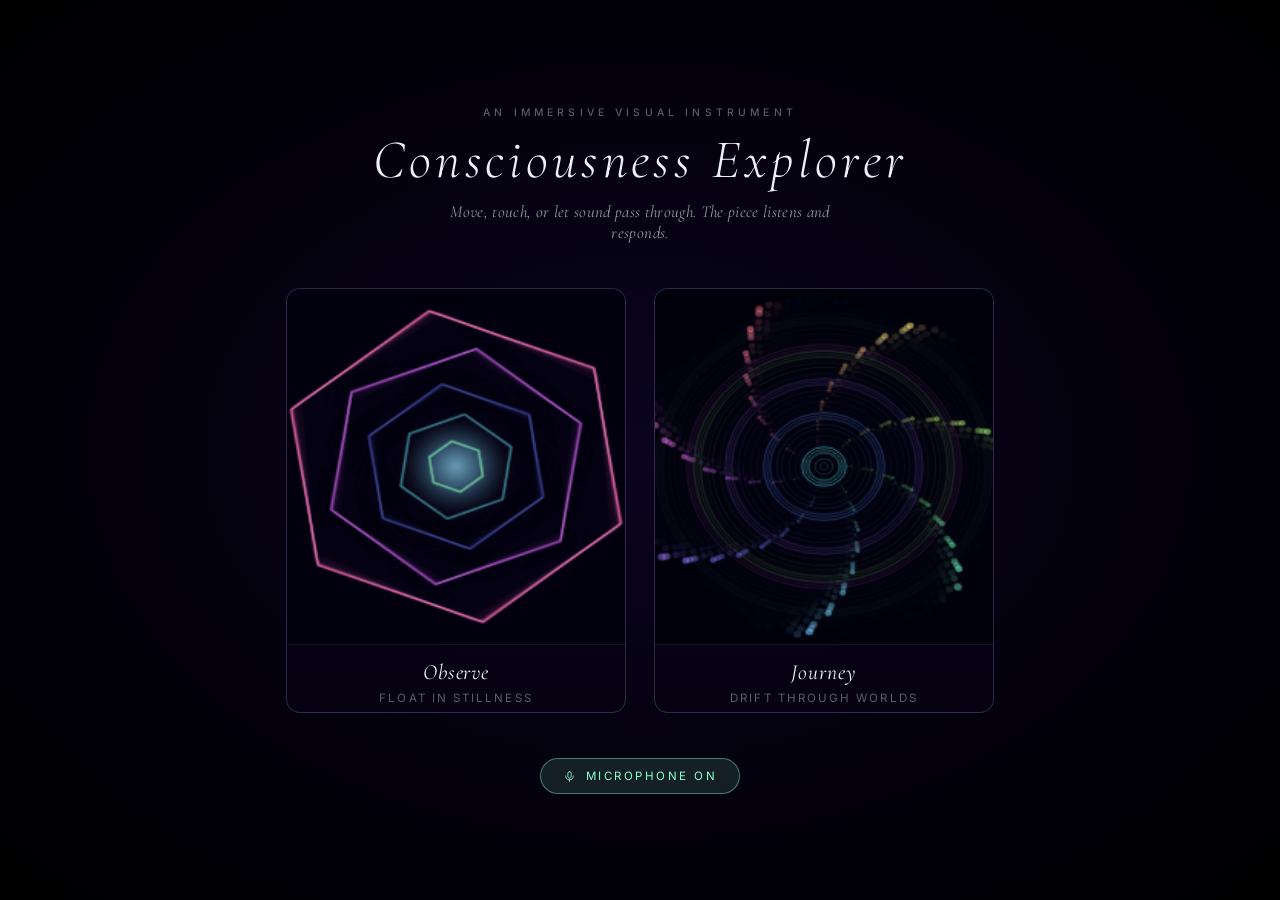
==== commit c9748908: "Refresh UX: premium typography, SVG icons, gated layers panel Design tokens via CSS variables (ink, " ====
--- a/index.html
+++ b/index.html
@@ -3,74 +3,157 @@
 <head>
 <meta charset="UTF-8">
 <meta name="viewport" content="width=device-width, initial-scale=1.0">
-<title>∞ Consciousness Explorer ∞</title>
+<title>Consciousness Explorer</title>
+<link rel="preconnect" href="https://fonts.googleapis.com">
+<link rel="preconnect" href="https://fonts.gstatic.com" crossorigin>
+<link href="https://fonts.googleapis.com/css2?family=Cormorant+Garamond:ital,wght@0,300;0,400;1,300;1,400&family=Inter:wght@400;500&display=swap" rel="stylesheet">
 <style>
-*{margin:0;padding:0;box-sizing:border-box;}
-html,body{width:100%;height:100%;overflow:hidden;background:#000;}
+:root{
+  --serif:'Cormorant Garamond',Georgia,'Times New Roman',serif;
+  --sans:-apple-system,BlinkMacSystemFont,'Inter','Helvetica Neue',Arial,sans-serif;
+  --ink:#f4ecff;
+  --ink-dim:rgba(244,236,255,.62);
+  --ink-faint:rgba(244,236,255,.38);
+  --accent:#c8a8ff;
+  --accent-soft:rgba(200,168,255,.14);
+  --accent-line:rgba(200,168,255,.22);
+  --accent-line-strong:rgba(200,168,255,.45);
+  --active:#8affd0;
+  --active-soft:rgba(138,255,208,.12);
+  --active-line:rgba(138,255,208,.42);
+  --glass:rgba(12,4,28,.55);
+  --glass-strong:rgba(12,4,28,.78);
+  --ease:cubic-bezier(.4,.0,.2,1);
+  --ease-out:cubic-bezier(.16,1,.3,1);
+  --radius-sm:10px;
+  --radius-md:14px;
+  --radius-lg:20px;
+  --radius-pill:999px;
+}
+*{margin:0;padding:0;box-sizing:border-box;-webkit-tap-highlight-color:transparent;}
+html,body{width:100%;height:100%;overflow:hidden;background:#000;color:var(--ink);font-family:var(--sans);-webkit-font-smoothing:antialiased;-moz-osx-font-smoothing:grayscale;}
 canvas{display:block;width:100vw;height:100vh;cursor:none;}
-#entry{position:fixed;inset:0;display:flex;flex-direction:column;align-items:center;justify-content:center;background:radial-gradient(ellipse at center,#0a0020 0%,#000 100%);z-index:10;transition:opacity 2s ease;}
+button{font-family:inherit;color:inherit;background:none;border:none;cursor:pointer;}
+svg{display:block;}
+
+/* ═══ ENTRY SCREEN ═══ */
+#entry{position:fixed;inset:0;display:flex;flex-direction:column;align-items:center;justify-content:center;padding:32px 20px;background:radial-gradient(ellipse at center,#0a0420 0%,#020008 70%,#000 100%);z-index:10;transition:opacity 1.4s var(--ease);}
 #entry.hidden{opacity:0;pointer-events:none;}
-#entry h1{font-family:Georgia,serif;color:#c090ff;font-size:clamp(1.4rem,3.5vw,2.8rem);letter-spacing:.3em;text-transform:uppercase;margin-bottom:1.2rem;animation:breathe 5s ease-in-out infinite;}
-#mode-panels{display:flex;gap:24px;margin-top:1rem;}
-.mode-panel{width:clamp(180px,30vw,320px);height:clamp(220px,35vh,380px);border:1px solid rgba(160,100,255,.3);border-radius:16px;overflow:hidden;cursor:pointer;position:relative;transition:all .3s;background:rgba(10,0,30,.8);}
-.mode-panel:hover{border-color:rgba(200,150,255,.7);transform:scale(1.03);box-shadow:0 0 30px rgba(160,80,255,.3);}
-.mode-panel canvas{width:100%;height:calc(100% - 60px);display:block;}
-.mode-label{text-align:center;padding:10px 8px;font-family:Georgia,serif;}
-.mode-label .zh{color:#d0a0ff;font-size:clamp(.9rem,2vw,1.2rem);letter-spacing:.15em;}
-.mode-label .en{color:#8060b0;font-size:clamp(.6rem,1.2vw,.8rem);letter-spacing:.1em;margin-top:2px;}
-#mic-btn{margin-top:1.5rem;padding:.6rem 1.8rem;border:1px solid #604090;border-radius:20px;background:rgba(80,40,120,.2);color:#a080d0;font-family:Georgia,serif;font-size:clamp(.65rem,1.5vw,.9rem);letter-spacing:.1em;cursor:pointer;transition:all .3s;animation:breathe 5s ease-in-out infinite 1s;}
-#mic-btn:hover{background:rgba(80,40,120,.4);border-color:#a080d0;}
-#mic-btn.active{background:rgba(60,180,120,.2);color:#80ffcc;border-color:#80ffcc;}
-@keyframes breathe{0%,100%{opacity:.5;transform:scale(1);}50%{opacity:1;transform:scale(1.03);}}
-#hud{position:fixed;bottom:20px;left:50%;transform:translateX(-50%);display:flex;gap:8px;z-index:20;opacity:0;transition:opacity .4s;pointer-events:none;flex-wrap:wrap;justify-content:center;max-width:90vw;}
-#hud.visible{opacity:1;pointer-events:all;}
-.hud-btn{padding:5px 12px;border:1px solid rgba(160,100,220,.4);border-radius:14px;background:rgba(20,0,40,.55);color:rgba(180,130,255,.8);font-family:Georgia,serif;font-size:.7rem;letter-spacing:.08em;cursor:pointer;transition:all .25s;backdrop-filter:blur(4px);}
-.hud-btn:hover{border-color:rgba(200,150,255,.7);color:#d0a0ff;}
-.hud-btn.on{background:rgba(80,30,160,.6);border-color:rgba(180,120,255,.7);color:#e0c0ff;}
-.hud-btn.off{opacity:.45;}
-#phase-label{position:fixed;top:14px;left:50%;transform:translateX(-50%);font-family:Georgia,serif;font-size:.65rem;letter-spacing:.2em;color:rgba(200,140,255,.7);z-index:20;pointer-events:none;opacity:0;transition:opacity .8s;}
-#phase-label.visible{opacity:1;}
-#controls{position:fixed;top:14px;right:14px;display:flex;gap:8px;z-index:25;opacity:0;transition:opacity .5s;pointer-events:none;}
-#controls.visible{opacity:1;pointer-events:all;}
-.ctrl-btn{width:36px;height:36px;border:1px solid rgba(160,100,220,.35);border-radius:50%;background:rgba(10,0,30,.5);color:rgba(200,160,255,.7);font-size:16px;cursor:pointer;transition:all .3s;display:flex;align-items:center;justify-content:center;backdrop-filter:blur(4px);padding:0;line-height:1;}
-.ctrl-btn:hover{border-color:rgba(200,150,255,.7);background:rgba(60,20,120,.5);color:#e0c0ff;}
-.ctrl-btn.active{background:rgba(40,180,100,.25);border-color:rgba(100,255,180,.5);color:#80ffcc;}
+.entry-inner{display:flex;flex-direction:column;align-items:center;gap:clamp(28px,5vh,56px);max-width:780px;width:100%;}
+.entry-head{display:flex;flex-direction:column;align-items:center;gap:14px;}
+.kicker{font-family:var(--sans);font-size:.65rem;letter-spacing:.4em;text-transform:uppercase;color:var(--ink-faint);font-weight:500;}
+#entry h1{font-family:var(--serif);font-weight:300;color:var(--ink);font-size:clamp(2rem,5vw,3.4rem);letter-spacing:.08em;font-style:italic;line-height:1;}
+.tagline{font-family:var(--serif);font-style:italic;font-size:clamp(.85rem,1.8vw,1.05rem);color:var(--ink-dim);letter-spacing:.02em;text-align:center;max-width:420px;}
+#mode-panels{display:flex;gap:clamp(14px,2.5vw,28px);width:100%;justify-content:center;}
+.mode-panel{flex:1;max-width:340px;aspect-ratio:4/5;border:1px solid var(--accent-line);border-radius:var(--radius-md);overflow:hidden;cursor:pointer;position:relative;transition:transform .5s var(--ease-out),border-color .5s var(--ease-out),box-shadow .6s var(--ease-out);background:linear-gradient(180deg,rgba(16,6,36,.75),rgba(6,2,18,.85));backdrop-filter:blur(2px);}
+.mode-panel:hover{border-color:var(--accent-line-strong);transform:translateY(-4px);box-shadow:0 16px 48px -16px rgba(120,80,200,.35),0 0 0 1px rgba(200,168,255,.05);}
+.mode-panel canvas{width:100%;height:calc(100% - 68px);display:block;}
+.mode-label{text-align:center;padding:14px 10px;border-top:1px solid rgba(200,168,255,.08);}
+.mode-label .primary{font-family:var(--serif);font-style:italic;color:var(--ink);font-size:clamp(1rem,2.2vw,1.35rem);letter-spacing:.04em;}
+.mode-label .secondary{font-family:var(--sans);color:var(--ink-faint);font-size:clamp(.6rem,1.2vw,.72rem);letter-spacing:.18em;text-transform:uppercase;margin-top:6px;}
+#mic-btn{display:inline-flex;align-items:center;gap:10px;padding:10px 22px;border:1px solid var(--accent-line);border-radius:var(--radius-pill);background:transparent;color:var(--ink-dim);font-size:.72rem;letter-spacing:.22em;text-transform:uppercase;transition:color .4s var(--ease),border-color .4s var(--ease),background .4s var(--ease);}
+#mic-btn:hover{color:var(--ink);border-color:var(--accent-line-strong);}
+#mic-btn.active{color:var(--active);border-color:var(--active-line);background:var(--active-soft);}
+#mic-btn svg{width:13px;height:13px;}
+
+/* ═══ IN-EXPERIENCE CONTROLS ═══ */
+#controls{position:fixed;top:18px;right:18px;display:flex;gap:6px;padding:6px;z-index:25;opacity:0;transition:opacity .6s var(--ease);pointer-events:none;background:var(--glass);border:1px solid var(--accent-line);border-radius:var(--radius-pill);backdrop-filter:blur(14px);-webkit-backdrop-filter:blur(14px);}
+#controls.visible{opacity:1;pointer-events:auto;}
+.ctrl-btn{width:36px;height:36px;border-radius:50%;color:var(--ink-dim);display:flex;align-items:center;justify-content:center;transition:color .3s var(--ease),background .3s var(--ease);}
+.ctrl-btn svg{width:16px;height:16px;stroke-width:1.5;}
+.ctrl-btn:hover{color:var(--ink);background:var(--accent-soft);}
+.ctrl-btn.active{color:var(--active);background:var(--active-soft);}
+.ctrl-btn.muted{color:var(--ink-faint);}
+
+/* ═══ LAYERS PANEL (power-user, hidden by default) ═══ */
+#hud{position:fixed;top:72px;right:18px;z-index:22;opacity:0;transform:translateY(-6px);pointer-events:none;transition:opacity .4s var(--ease),transform .4s var(--ease);display:flex;flex-direction:column;gap:10px;padding:16px;background:var(--glass-strong);border:1px solid var(--accent-line);border-radius:var(--radius-md);backdrop-filter:blur(18px);-webkit-backdrop-filter:blur(18px);min-width:220px;}
+#hud.visible{opacity:1;transform:translateY(0);pointer-events:auto;}
+.hud-title{font-family:var(--sans);font-size:.58rem;letter-spacing:.3em;text-transform:uppercase;color:var(--ink-faint);padding-bottom:2px;}
+.hud-grid{display:grid;grid-template-columns:repeat(3,1fr);gap:6px;}
+.hud-btn{padding:7px 10px;border:1px solid transparent;border-radius:var(--radius-sm);background:rgba(255,255,255,.03);color:var(--ink-faint);font-family:var(--sans);font-size:.65rem;letter-spacing:.12em;text-transform:uppercase;transition:color .25s var(--ease),background .25s var(--ease),border-color .25s var(--ease);}
+.hud-btn:hover{color:var(--ink);background:var(--accent-soft);}
+.hud-btn.on{color:var(--ink);background:var(--accent-soft);border-color:var(--accent-line);}
+
+/* ═══ SCENE NAME REVEAL ═══ */
+#phase-label{position:fixed;top:24px;left:50%;transform:translateX(-50%);font-family:var(--serif);font-style:italic;font-size:.95rem;letter-spacing:.32em;text-transform:uppercase;color:var(--ink-dim);z-index:20;pointer-events:none;opacity:0;transition:opacity 1.2s var(--ease);white-space:nowrap;}
+#phase-label.visible{opacity:.8;}
+
+@media (max-width:540px){
+  #controls{top:12px;right:12px;}
+  #hud{top:62px;right:12px;left:12px;min-width:0;}
+  .hud-grid{grid-template-columns:repeat(3,1fr);}
+  #phase-label{font-size:.75rem;letter-spacing:.28em;}
+}
 </style>
 </head>
 <body>
+<svg width="0" height="0" style="position:absolute" aria-hidden="true">
+  <defs>
+    <symbol id="i-mic" viewBox="0 0 24 24" fill="none" stroke="currentColor" stroke-width="1.5" stroke-linecap="round" stroke-linejoin="round">
+      <rect x="9" y="3" width="6" height="12" rx="3"/><path d="M5 11a7 7 0 0 0 14 0"/><path d="M12 18v3"/>
+    </symbol>
+    <symbol id="i-sound-on" viewBox="0 0 24 24" fill="none" stroke="currentColor" stroke-width="1.5" stroke-linecap="round" stroke-linejoin="round">
+      <path d="M4 9v6h4l5 4V5L8 9H4z"/><path d="M17 8a5 5 0 0 1 0 8"/><path d="M20 5a9 9 0 0 1 0 14"/>
+    </symbol>
+    <symbol id="i-sound-off" viewBox="0 0 24 24" fill="none" stroke="currentColor" stroke-width="1.5" stroke-linecap="round" stroke-linejoin="round">
+      <path d="M4 9v6h4l5 4V5L8 9H4z"/><path d="M17 9l5 6M22 9l-5 6"/>
+    </symbol>
+    <symbol id="i-layers" viewBox="0 0 24 24" fill="none" stroke="currentColor" stroke-width="1.5" stroke-linecap="round" stroke-linejoin="round">
+      <path d="M12 3 3 8l9 5 9-5-9-5z"/><path d="M3 13l9 5 9-5"/><path d="M3 18l9 5 9-5" opacity=".55"/>
+    </symbol>
+    <symbol id="i-fs" viewBox="0 0 24 24" fill="none" stroke="currentColor" stroke-width="1.5" stroke-linecap="round" stroke-linejoin="round">
+      <path d="M4 9V4h5M20 9V4h-5M4 15v5h5M20 15v5h-5"/>
+    </symbol>
+    <symbol id="i-home" viewBox="0 0 24 24" fill="none" stroke="currentColor" stroke-width="1.5" stroke-linecap="round" stroke-linejoin="round">
+      <path d="M3 11l9-7 9 7"/><path d="M5 10v10h14V10"/>
+    </symbol>
+  </defs>
+</svg>
 <div id="entry">
-  <h1>Consciousness Explorer</h1>
-  <div id="mode-panels">
-    <div class="mode-panel" id="panel-stationary">
-      <canvas id="preview-stationary"></canvas>
-      <div class="mode-label"><div class="zh">Observe</div><div class="en">float in stillness</div></div>
+  <div class="entry-inner">
+    <div class="entry-head">
+      <div class="kicker">An immersive visual instrument</div>
+      <h1>Consciousness Explorer</h1>
+      <div class="tagline">Move, touch, or let sound pass through. The piece listens and responds.</div>
     </div>
-    <div class="mode-panel" id="panel-journey">
-      <canvas id="preview-journey"></canvas>
-      <div class="mode-label"><div class="zh">Journey</div><div class="en">drift through worlds</div></div>
+    <div id="mode-panels">
+      <div class="mode-panel" id="panel-stationary">
+        <canvas id="preview-stationary"></canvas>
+        <div class="mode-label"><div class="primary">Observe</div><div class="secondary">Float in stillness</div></div>
+      </div>
+      <div class="mode-panel" id="panel-journey">
+        <canvas id="preview-journey"></canvas>
+        <div class="mode-label"><div class="primary">Journey</div><div class="secondary">Drift through worlds</div></div>
+      </div>
     </div>
+    <button id="mic-btn" class="active" aria-pressed="true">
+      <svg><use href="#i-mic"/></svg><span>Microphone on</span>
+    </button>
   </div>
-  <button id="mic-btn" class="active">🎤 Microphone On</button>
 </div>
 <canvas id="c"></canvas>
+<div id="phase-label"></div>
+<div id="controls">
+  <button class="ctrl-btn active" id="btn-mic" title="Microphone" aria-label="Microphone"><svg><use href="#i-mic"/></svg></button>
+  <button class="ctrl-btn" id="btn-mute" title="Sound" aria-label="Sound"><svg><use href="#i-sound-on"/></svg></button>
+  <button class="ctrl-btn" id="btn-layers" title="Layers" aria-label="Layers"><svg><use href="#i-layers"/></svg></button>
+  <button class="ctrl-btn" id="btn-fs" title="Fullscreen" aria-label="Fullscreen"><svg><use href="#i-fs"/></svg></button>
+  <button class="ctrl-btn" id="btn-home" title="Home" aria-label="Home"><svg><use href="#i-home"/></svg></button>
+</div>
 <div id="hud">
-  <button class="hud-btn on" data-layer="rd">R-D</button>
-  <button class="hud-btn on" data-layer="attractor">Attractor</button>
-  <button class="hud-btn on" data-layer="geometry">Geometry</button>
-  <button class="hud-btn on" data-layer="lissajous">Lissajous</button>
-  <button class="hud-btn on" data-layer="fourier">Mandala</button>
-  <button class="hud-btn on" data-layer="particles">Particles</button>
-  <button class="hud-btn on" data-layer="tunnel">Tunnel</button>
-  <button class="hud-btn on" data-layer="collatz">Collatz</button>
-  <button class="hud-btn on" data-layer="gol">Life</button>
+  <div class="hud-title">Layers</div>
+  <div class="hud-grid">
+    <button class="hud-btn on" data-layer="rd">Diffusion</button>
+    <button class="hud-btn on" data-layer="attractor">Attractor</button>
+    <button class="hud-btn on" data-layer="geometry">Geometry</button>
+    <button class="hud-btn on" data-layer="lissajous">Lissajous</button>
+    <button class="hud-btn on" data-layer="fourier">Mandala</button>
+    <button class="hud-btn on" data-layer="particles">Particles</button>
+    <button class="hud-btn on" data-layer="tunnel">Tunnel</button>
+    <button class="hud-btn on" data-layer="collatz">Collatz</button>
+    <button class="hud-btn on" data-layer="gol">Life</button>
+  </div>
 </div>
-<div id="controls">
-  <button class="ctrl-btn active" id="btn-mic" title="Microphone">🎤</button>
-  <button class="ctrl-btn" id="btn-mute" title="Mute Sound">🔊</button>
-  <button class="ctrl-btn" id="btn-fs" title="Fullscreen">⛶</button>
-  <button class="ctrl-btn" id="btn-home" title="Home">↩</button>
-</div>
-<div id="phase-label"></div>
 <script>
 'use strict';
 const TAU=Math.PI*2;
@@ -150,7 +233,7 @@
       this.rawFFT=new Uint8Array(this.analyser.frequencyBinCount);
       this.active=true;
       const btn=document.getElementById('mic-btn');
-      if(btn){btn.classList.add('active');btn.textContent='🎤 Microphone Active';}
+      if(btn){btn.classList.add('active');const lbl=btn.querySelector('span');if(lbl)lbl.textContent='Microphone active';}
     }catch(e){this.active=false;this.initError=e.message||'Permission denied';}
   }
   update(){
@@ -1508,25 +1591,25 @@
     this.hud.querySelectorAll('.hud-btn').forEach(btn=>{
       const layer=btn.dataset.layer;
       btn.classList.toggle('on',!!this.layers[layer]);
-      btn.classList.toggle('off',!this.layers[layer]);
       btn.addEventListener('click',e=>{
         e.stopPropagation();
         this.layers[layer]=!this.layers[layer];
         btn.classList.toggle('on',this.layers[layer]);
-        btn.classList.toggle('off',!this.layers[layer]);
         this.userOverrides.add(layer);
       });
     });
   }
 
   _setupEvents(){
-    this.muted=false;
-    // Entry mic button
+    this.muted=false;this.layersPanelOpen=false;
+    // Entry mic button — swap label span, keep icon
     document.getElementById('mic-btn').addEventListener('click',e=>{
       e.stopPropagation();this.micEnabled=!this.micEnabled;
       const btn=document.getElementById('mic-btn');
       btn.classList.toggle('active',this.micEnabled);
-      btn.textContent=this.micEnabled?'🎤 Microphone On':'🎤 Microphone Off';
+      btn.setAttribute('aria-pressed',String(this.micEnabled));
+      const label=btn.querySelector('span');
+      if(label)label.textContent=this.micEnabled?'Microphone on':'Microphone off';
     });
     // In-experience control buttons
     document.getElementById('btn-mic').addEventListener('click',e=>{
@@ -1537,8 +1620,15 @@
     document.getElementById('btn-mute').addEventListener('click',e=>{
       e.stopPropagation();this.muted=!this.muted;
       const btn=document.getElementById('btn-mute');
-      btn.textContent=this.muted?'🔇':'🔊';
+      btn.classList.toggle('muted',this.muted);
+      const use=btn.querySelector('use');
+      if(use)use.setAttribute('href',this.muted?'#i-sound-off':'#i-sound-on');
       if(this.sound.ok)this.sound.master.gain.setTargetAtTime(this.muted?0:.5,this.sound.ctx.currentTime,.1);
+    });
+    document.getElementById('btn-layers').addEventListener('click',e=>{
+      e.stopPropagation();this.layersPanelOpen=!this.layersPanelOpen;
+      document.getElementById('btn-layers').classList.toggle('active',this.layersPanelOpen);
+      this.hud.classList.toggle('visible',this.layersPanelOpen);
     });
     document.getElementById('btn-fs').addEventListener('click',e=>{
       e.stopPropagation();
@@ -1573,18 +1663,22 @@
     });
     window.addEventListener('touchend',()=>{if(this.down&&this.holdDur>.3)this._onRelease();this.down=false;this.holdDur=0;this.sound.releaseHold();});
     let hudTimer=null;const ctrlEl=document.getElementById('controls');
-    window.addEventListener('mousemove',()=>{
+    const revealControls=()=>{
       if(!this.started||!this.modeSelect.isDone)return;
       if(performance.now()/1000-this.entryTime<2)return;
-      this.hud.classList.add('visible');ctrlEl.classList.add('visible');clearTimeout(hudTimer);
-      hudTimer=setTimeout(()=>{this.hud.classList.remove('visible');ctrlEl.classList.remove('visible');},4000);
-    });
-    // Touch: show controls on tap
-    window.addEventListener('touchstart',()=>{
-      if(!this.started||!this.modeSelect.isDone)return;
-      ctrlEl.classList.add('visible');this.hud.classList.add('visible');clearTimeout(hudTimer);
-      hudTimer=setTimeout(()=>{this.hud.classList.remove('visible');ctrlEl.classList.remove('visible');},4000);
-    },{passive:true});
+      ctrlEl.classList.add('visible');clearTimeout(hudTimer);
+      hudTimer=setTimeout(()=>{
+        ctrlEl.classList.remove('visible');
+        // Auto-dismiss the layers panel along with the controls pill
+        if(this.layersPanelOpen){
+          this.layersPanelOpen=false;
+          document.getElementById('btn-layers').classList.remove('active');
+          this.hud.classList.remove('visible');
+        }
+      },4000);
+    };
+    window.addEventListener('mousemove',revealControls);
+    window.addEventListener('touchstart',revealControls,{passive:true});
   }
 
   _startExperience(isJourney){
@@ -1627,6 +1721,8 @@
     const ctrlEl=document.getElementById('controls');
     ctrlEl.classList.remove('visible');
     this.hud.classList.remove('visible');
+    this.layersPanelOpen=false;
+    document.getElementById('btn-layers').classList.remove('active');
     // Force hide with slight delay to override any pending touchstart show
     setTimeout(()=>{ctrlEl.classList.remove('visible');this.hud.classList.remove('visible');},50);
     // Exit fullscreen
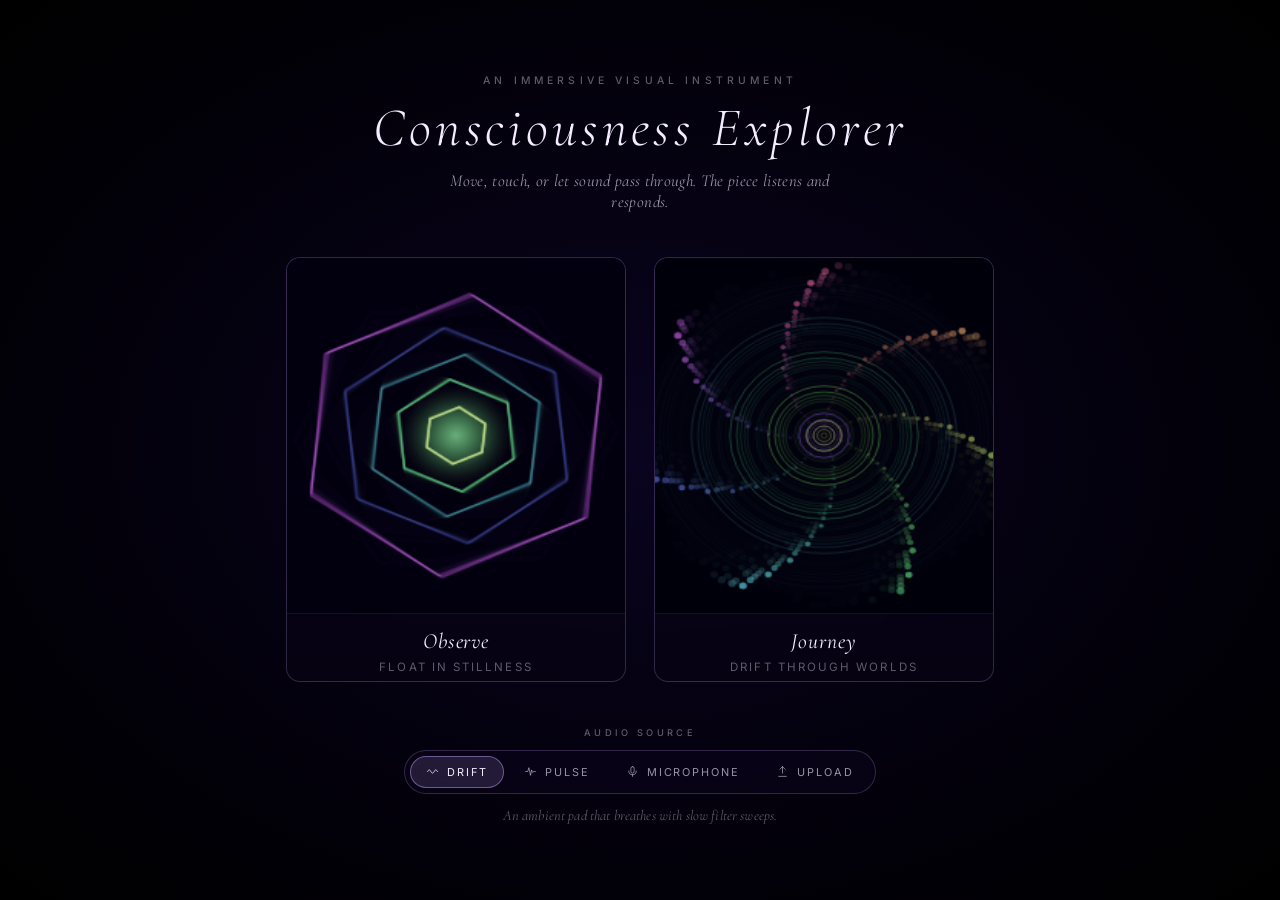
==== commit 2fabbde8: "Phase 1: audio source abstraction with demo tracks Replace hardcoded mic-only pipeline with an Audio" ====
--- a/index.html
+++ b/index.html
@@ -51,10 +51,25 @@
 .mode-label{text-align:center;padding:14px 10px;border-top:1px solid rgba(200,168,255,.08);}
 .mode-label .primary{font-family:var(--serif);font-style:italic;color:var(--ink);font-size:clamp(1rem,2.2vw,1.35rem);letter-spacing:.04em;}
 .mode-label .secondary{font-family:var(--sans);color:var(--ink-faint);font-size:clamp(.6rem,1.2vw,.72rem);letter-spacing:.18em;text-transform:uppercase;margin-top:6px;}
-#mic-btn{display:inline-flex;align-items:center;gap:10px;padding:10px 22px;border:1px solid var(--accent-line);border-radius:var(--radius-pill);background:transparent;color:var(--ink-dim);font-size:.72rem;letter-spacing:.22em;text-transform:uppercase;transition:color .4s var(--ease),border-color .4s var(--ease),background .4s var(--ease);}
-#mic-btn:hover{color:var(--ink);border-color:var(--accent-line-strong);}
-#mic-btn.active{color:var(--active);border-color:var(--active-line);background:var(--active-soft);}
-#mic-btn svg{width:13px;height:13px;}
+/* ═══ SOURCE PICKER (splash) ═══ */
+.source-section{display:flex;flex-direction:column;align-items:center;gap:12px;width:100%;}
+.section-label{font-family:var(--sans);font-size:.58rem;letter-spacing:.36em;text-transform:uppercase;color:var(--ink-faint);font-weight:500;}
+.source-pills{display:flex;gap:4px;padding:5px;border:1px solid var(--accent-line);border-radius:var(--radius-pill);background:var(--glass);backdrop-filter:blur(14px);-webkit-backdrop-filter:blur(14px);flex-wrap:wrap;justify-content:center;max-width:100%;}
+.source-pill{display:inline-flex;align-items:center;gap:8px;padding:9px 16px;border-radius:var(--radius-pill);font-family:var(--sans);font-size:.68rem;letter-spacing:.18em;text-transform:uppercase;color:var(--ink-dim);transition:color .3s var(--ease),background .3s var(--ease);cursor:pointer;white-space:nowrap;}
+.source-pill:hover{color:var(--ink);background:var(--accent-soft);}
+.source-pill.active{color:var(--ink);background:var(--accent-soft);box-shadow:0 0 0 1px var(--accent-line-strong) inset;}
+.source-pill.active[data-source="mic"]{color:var(--active);box-shadow:0 0 0 1px var(--active-line) inset;background:var(--active-soft);}
+.source-pill svg{width:13px;height:13px;}
+.source-pill.file-pill{position:relative;}
+.source-pill.file-pill input{position:absolute;inset:0;opacity:0;cursor:pointer;font-size:0;}
+.source-hint{font-family:var(--serif);font-style:italic;font-size:.9rem;color:var(--ink-faint);letter-spacing:.01em;text-align:center;min-height:1.3em;max-width:440px;line-height:1.4;transition:opacity .3s var(--ease);}
+
+/* ═══ SOURCE INDICATOR (in-experience corner) ═══ */
+#source-indicator{position:fixed;top:22px;left:22px;display:inline-flex;align-items:center;gap:9px;padding:7px 14px 7px 11px;border:1px solid var(--accent-line);border-radius:var(--radius-pill);background:var(--glass);backdrop-filter:blur(14px);-webkit-backdrop-filter:blur(14px);z-index:25;opacity:0;transition:opacity .6s var(--ease);pointer-events:none;font-family:var(--sans);font-size:.6rem;font-weight:500;letter-spacing:.26em;text-transform:uppercase;color:var(--ink-dim);}
+#source-indicator.visible{opacity:1;}
+#source-indicator .dot{width:6px;height:6px;border-radius:50%;background:var(--accent);box-shadow:0 0 10px rgba(200,168,255,.6);animation:src-pulse 2.6s ease-in-out infinite;}
+#source-indicator.mic .dot{background:var(--active);box-shadow:0 0 10px rgba(138,255,208,.6);}
+@keyframes src-pulse{0%,100%{opacity:.45;}50%{opacity:1;}}
 
 /* ═══ IN-EXPERIENCE CONTROLS ═══ */
 #controls{position:fixed;top:18px;right:18px;display:flex;gap:6px;padding:6px;z-index:25;opacity:0;transition:opacity .6s var(--ease);pointer-events:none;background:var(--glass);border:1px solid var(--accent-line);border-radius:var(--radius-pill);backdrop-filter:blur(14px);-webkit-backdrop-filter:blur(14px);}
@@ -83,6 +98,9 @@
   #hud{top:62px;right:12px;left:12px;min-width:0;}
   .hud-grid{grid-template-columns:repeat(3,1fr);}
   #phase-label{font-size:.75rem;letter-spacing:.28em;}
+  #source-indicator{top:14px;left:14px;padding:6px 11px 6px 9px;font-size:.52rem;letter-spacing:.2em;}
+  .source-pill{padding:8px 12px;font-size:.62rem;letter-spacing:.15em;}
+  .source-hint{font-size:.78rem;}
 }
 </style>
 </head>
@@ -107,6 +125,15 @@
     <symbol id="i-home" viewBox="0 0 24 24" fill="none" stroke="currentColor" stroke-width="1.5" stroke-linecap="round" stroke-linejoin="round">
       <path d="M3 11l9-7 9 7"/><path d="M5 10v10h14V10"/>
     </symbol>
+    <symbol id="i-wave" viewBox="0 0 24 24" fill="none" stroke="currentColor" stroke-width="1.5" stroke-linecap="round" stroke-linejoin="round">
+      <path d="M3 12c2-4 4-4 6 0s4 4 6 0 4-4 6 0"/>
+    </symbol>
+    <symbol id="i-pulse" viewBox="0 0 24 24" fill="none" stroke="currentColor" stroke-width="1.5" stroke-linecap="round" stroke-linejoin="round">
+      <path d="M3 12h4l2-7 3 14 2-10 2 5 2-2h3"/>
+    </symbol>
+    <symbol id="i-upload" viewBox="0 0 24 24" fill="none" stroke="currentColor" stroke-width="1.5" stroke-linecap="round" stroke-linejoin="round">
+      <path d="M12 3v12M7 8l5-5 5 5"/><path d="M5 21h14"/>
+    </symbol>
   </defs>
 </svg>
 <div id="entry">
@@ -126,15 +153,34 @@
         <div class="mode-label"><div class="primary">Journey</div><div class="secondary">Drift through worlds</div></div>
       </div>
     </div>
-    <button id="mic-btn" class="active" aria-pressed="true">
-      <svg><use href="#i-mic"/></svg><span>Microphone on</span>
-    </button>
+    <div class="source-section">
+      <div class="section-label">Audio Source</div>
+      <div class="source-pills" id="source-pills">
+        <button class="source-pill active" data-source="demo:drift">
+          <svg><use href="#i-wave"/></svg><span>Drift</span>
+        </button>
+        <button class="source-pill" data-source="demo:pulse">
+          <svg><use href="#i-pulse"/></svg><span>Pulse</span>
+        </button>
+        <button class="source-pill" data-source="mic">
+          <svg><use href="#i-mic"/></svg><span>Microphone</span>
+        </button>
+        <label class="source-pill file-pill" data-source="file">
+          <svg><use href="#i-upload"/></svg><span>Upload</span>
+          <input type="file" accept="audio/*" id="file-input">
+        </label>
+      </div>
+      <div class="source-hint" id="source-hint">An ambient pad that breathes with slow filter sweeps.</div>
+    </div>
   </div>
 </div>
 <canvas id="c"></canvas>
 <div id="phase-label"></div>
+<div id="source-indicator">
+  <span class="dot"></span>
+  <span id="source-indicator-name">Drift</span>
+</div>
 <div id="controls">
-  <button class="ctrl-btn active" id="btn-mic" title="Microphone" aria-label="Microphone"><svg><use href="#i-mic"/></svg></button>
   <button class="ctrl-btn" id="btn-mute" title="Sound" aria-label="Sound"><svg><use href="#i-sound-on"/></svg></button>
   <button class="ctrl-btn" id="btn-layers" title="Layers" aria-label="Layers"><svg><use href="#i-layers"/></svg></button>
   <button class="ctrl-btn" id="btn-fs" title="Fullscreen" aria-label="Fullscreen"><svg><use href="#i-fs"/></svg></button>
@@ -220,22 +266,20 @@
 }
 
 // ═══════════════════════════════════════════
-// MICROPHONE SYSTEM (FFT → bass/mid/treble)
-// ═══════════════════════════════════════════
-class MicrophoneSystem{
-  constructor(){this.active=false;this.bass=0;this.mid=0;this.treble=0;this.volume=0;this.analyser=null;this.data=null;this.rawFFT=new Uint8Array(128);this.initError='';}
-  async init(actx){
-    try{
-      const stream=await navigator.mediaDevices.getUserMedia({audio:true,video:false});
-      this.analyser=actx.createAnalyser();this.analyser.fftSize=256;this.analyser.smoothingTimeConstant=.8;
-      actx.createMediaStreamSource(stream).connect(this.analyser);
-      this.data=new Uint8Array(this.analyser.frequencyBinCount);
-      this.rawFFT=new Uint8Array(this.analyser.frequencyBinCount);
-      this.active=true;
-      const btn=document.getElementById('mic-btn');
-      if(btn){btn.classList.add('active');const lbl=btn.querySelector('span');if(lbl)lbl.textContent='Microphone active';}
-    }catch(e){this.active=false;this.initError=e.message||'Permission denied';}
-  }
+// AUDIO ANALYSER (FFT → bass/mid/treble/volume)
+// ═══════════════════════════════════════════
+// Generic consumer: binds to any AnalyserNode (fed by mic, demo track, or file).
+// Downstream visualizers always read from this one object.
+class AudioAnalyser{
+  constructor(){this.active=false;this.bass=0;this.mid=0;this.treble=0;this.volume=0;this.analyser=null;this.data=null;this.rawFFT=new Uint8Array(128);}
+  attach(analyser){
+    if(!analyser)return;
+    this.analyser=analyser;
+    this.data=new Uint8Array(analyser.frequencyBinCount);
+    this.rawFFT=new Uint8Array(analyser.frequencyBinCount);
+    this.active=true;
+  }
+  detach(){this.active=false;this.analyser=null;this.data=null;}
   update(){
     if(!this.active||!this.analyser)return;
     this.analyser.getByteFrequencyData(this.data);
@@ -247,31 +291,6 @@
     this.mid=lerp(m/(n*.42),this.mid,S);
     this.treble=lerp(tr/(n*.5),this.treble,S);
     this.volume=lerp(v/n,this.volume,S);
-  }
-  drawIndicator(ctx,W,H){
-    // Subtle mic indicator — small pulsing dot in bottom-left corner
-    const t=performance.now()/1000;
-    const x=18,y=H-18,r=5;
-    const pulse=.6+.4*Math.sin(t*2);
-    ctx.save();ctx.globalCompositeOperation='screen';
-    if(this.active){
-      // Green glow — mic is live
-      const g=ctx.createRadialGradient(x,y,0,x,y,r*3);
-      g.addColorStop(0,`rgba(0,255,136,${(.5*pulse).toFixed(2)})`);
-      g.addColorStop(.5,`rgba(0,255,136,${(.15*pulse).toFixed(2)})`);
-      g.addColorStop(1,'rgba(0,255,136,0)');
-      ctx.fillStyle=g;ctx.beginPath();ctx.arc(x,y,r*3,0,TAU);ctx.fill();
-      ctx.fillStyle=`rgba(0,255,136,${(.8+.2*pulse).toFixed(2)})`;ctx.beginPath();ctx.arc(x,y,r,0,TAU);ctx.fill();
-      // Volume ring
-      const vr=r+2+this.volume*8;
-      ctx.strokeStyle=`rgba(0,255,136,${(this.volume*.5).toFixed(2)})`;ctx.lineWidth=1.5;
-      ctx.beginPath();ctx.arc(x,y,vr,0,TAU);ctx.stroke();
-    }else{
-      // Dim amber dot — simulated audio
-      const a=.2+.1*pulse;
-      ctx.fillStyle=`rgba(180,120,60,${a.toFixed(2)})`;ctx.beginPath();ctx.arc(x,y,r*.7,0,TAU);ctx.fill();
-    }
-    ctx.restore();
   }
   fallback(t){
     const hit=Math.max(0,Math.sin(t*1.3)-.7)*3;
@@ -1477,6 +1496,177 @@
 }
 
 // ═══════════════════════════════════════════
+// DEMO TRACKS (procedural WebAudio — no external files)
+// ═══════════════════════════════════════════
+// Each track's build(ctx) returns {output, stop}. output is a GainNode that is
+// connected to both the analyser (so visualizers react) and ctx.destination.
+const DEMO_TRACKS={
+  drift:{
+    name:'Drift',
+    hint:'An ambient pad that breathes with slow filter sweeps.',
+    build(ctx){
+      const out=ctx.createGain();out.gain.value=0;
+      out.gain.linearRampToValueAtTime(.55,ctx.currentTime+2.5);
+      const lp=ctx.createBiquadFilter();lp.type='lowpass';lp.frequency.value=380;lp.Q.value=2.2;lp.connect(out);
+      const lfo=ctx.createOscillator(),lfoGain=ctx.createGain();
+      lfo.frequency.value=.045;lfoGain.gain.value=310;lfo.connect(lfoGain);lfoGain.connect(lp.frequency);lfo.start();
+      const freqs=[73.42,110,146.83,220,293.66,329.63];
+      const oscs=[];
+      for(const f of freqs){
+        const o=ctx.createOscillator(),g=ctx.createGain();
+        o.type='sine';o.frequency.value=f;o.detune.value=(Math.random()-.5)*14;
+        g.gain.value=.09;o.connect(g);g.connect(lp);o.start();
+        oscs.push(o);
+      }
+      const bufSize=(ctx.sampleRate*4)|0,nb=ctx.createBuffer(1,bufSize,ctx.sampleRate),nd=nb.getChannelData(0);
+      for(let i=0;i<bufSize;i++)nd[i]=(Math.random()*2-1)*.05;
+      const noise=ctx.createBufferSource();noise.buffer=nb;noise.loop=true;
+      const ng=ctx.createGain();ng.gain.value=.6;noise.connect(ng);ng.connect(lp);noise.start();
+      const bells=[440,523.25,587.33,659.25,783.99,880];
+      let bellTimer=0;
+      const bell=()=>{
+        const o=ctx.createOscillator(),g=ctx.createGain(),t=ctx.currentTime;
+        o.type='sine';o.frequency.value=bells[(Math.random()*bells.length)|0];
+        g.gain.setValueAtTime(0,t);g.gain.linearRampToValueAtTime(.12+Math.random()*.06,t+.04);
+        g.gain.exponentialRampToValueAtTime(.001,t+3.8);
+        o.connect(g);g.connect(out);o.start(t);o.stop(t+3.9);
+        bellTimer=setTimeout(bell,3000+Math.random()*5500);
+      };
+      bellTimer=setTimeout(bell,2800);
+      return{output:out,stop(){
+        const t=ctx.currentTime;out.gain.cancelScheduledValues(t);
+        out.gain.setValueAtTime(out.gain.value,t);out.gain.linearRampToValueAtTime(0,t+.4);
+        setTimeout(()=>{oscs.forEach(o=>{try{o.stop();}catch(e){}});try{lfo.stop();}catch(e){}try{noise.stop();}catch(e){}clearTimeout(bellTimer);},500);
+      }};
+    }
+  },
+  pulse:{
+    name:'Pulse',
+    hint:'A steady electronic groove at 98 BPM — kick, hat, bass and arp.',
+    build(ctx){
+      const out=ctx.createGain();out.gain.value=0;
+      out.gain.linearRampToValueAtTime(.45,ctx.currentTime+1.2);
+      const bpm=98,step=60/bpm/4;
+      const kick=(t,v=.9)=>{
+        const o=ctx.createOscillator(),g=ctx.createGain();
+        o.type='sine';o.frequency.setValueAtTime(150,t);o.frequency.exponentialRampToValueAtTime(42,t+.18);
+        g.gain.setValueAtTime(0,t);g.gain.linearRampToValueAtTime(v,t+.003);g.gain.exponentialRampToValueAtTime(.001,t+.32);
+        o.connect(g);g.connect(out);o.start(t);o.stop(t+.34);
+      };
+      const hat=(t,v=.13)=>{
+        const len=(ctx.sampleRate*.05)|0,b=ctx.createBuffer(1,len,ctx.sampleRate),d=b.getChannelData(0);
+        for(let i=0;i<len;i++)d[i]=Math.random()*2-1;
+        const s=ctx.createBufferSource();s.buffer=b;
+        const hp=ctx.createBiquadFilter();hp.type='highpass';hp.frequency.value=6500;
+        const g=ctx.createGain();g.gain.setValueAtTime(v,t);g.gain.exponentialRampToValueAtTime(.001,t+.05);
+        s.connect(hp);hp.connect(g);g.connect(out);s.start(t);
+      };
+      const snare=(t,v=.35)=>{
+        const len=(ctx.sampleRate*.15)|0,b=ctx.createBuffer(1,len,ctx.sampleRate),d=b.getChannelData(0);
+        for(let i=0;i<len;i++)d[i]=(Math.random()*2-1)*(1-i/len);
+        const s=ctx.createBufferSource();s.buffer=b;
+        const bp=ctx.createBiquadFilter();bp.type='bandpass';bp.frequency.value=1800;bp.Q.value=.7;
+        const g=ctx.createGain();g.gain.setValueAtTime(v,t);g.gain.exponentialRampToValueAtTime(.001,t+.16);
+        s.connect(bp);bp.connect(g);g.connect(out);s.start(t);
+        const o=ctx.createOscillator(),og=ctx.createGain();
+        o.type='triangle';o.frequency.setValueAtTime(220,t);o.frequency.exponentialRampToValueAtTime(120,t+.1);
+        og.gain.setValueAtTime(v*.5,t);og.gain.exponentialRampToValueAtTime(.001,t+.14);
+        o.connect(og);og.connect(out);o.start(t);o.stop(t+.15);
+      };
+      const bass=(t,freq,dur=step*2)=>{
+        const o=ctx.createOscillator(),g=ctx.createGain();
+        o.type='sawtooth';o.frequency.value=freq;
+        const lp=ctx.createBiquadFilter();lp.type='lowpass';lp.frequency.value=650;lp.Q.value=3;
+        g.gain.setValueAtTime(0,t);g.gain.linearRampToValueAtTime(.28,t+.01);g.gain.exponentialRampToValueAtTime(.001,t+dur);
+        o.connect(lp);lp.connect(g);g.connect(out);o.start(t);o.stop(t+dur+.05);
+      };
+      const arp=(t,freq)=>{
+        const o=ctx.createOscillator(),g=ctx.createGain();
+        o.type='triangle';o.frequency.value=freq;
+        const lp=ctx.createBiquadFilter();lp.type='lowpass';lp.frequency.value=3000;
+        g.gain.setValueAtTime(0,t);g.gain.linearRampToValueAtTime(.11,t+.01);g.gain.exponentialRampToValueAtTime(.001,t+step*2);
+        o.connect(lp);lp.connect(g);g.connect(out);o.start(t);o.stop(t+step*2+.05);
+      };
+      const pK= [1,0,0,0, 0,0,1,0, 1,0,0,0, 1,0,0,0];
+      const pH= [1,0,1,0, 1,0,1,0, 1,0,1,0, 1,0,1,1];
+      const pHA=[0,0,0,0, 0,0,0,0, 0,0,0,0, 0,0,0,1];
+      const pS= [0,0,0,0, 1,0,0,0, 0,0,0,0, 1,0,0,0];
+      const bassF=[55,55,82.41,82.41, 65.41,65.41,55,98];
+      const arpF= [440,523.25,659.25,523.25, 493.88,587.33,698.46,587.33];
+      let s16=0,nextNote=ctx.currentTime+.15;
+      const tick=()=>{
+        const look=ctx.currentTime+.4;
+        while(nextNote<look){
+          const i=s16%16;
+          if(pK[i])kick(nextNote);
+          if(pH[i])hat(nextNote,pHA[i]?.28:.12);
+          if(pS[i])snare(nextNote);
+          if(i%2===0){const j=(i/2)|0;bass(nextNote,bassF[j]);arp(nextNote,arpF[j]);}
+          nextNote+=step;s16++;
+        }
+      };
+      const sched=setInterval(tick,60);
+      return{output:out,stop(){
+        clearInterval(sched);
+        const t=ctx.currentTime;out.gain.cancelScheduledValues(t);
+        out.gain.setValueAtTime(out.gain.value,t);out.gain.linearRampToValueAtTime(0,t+.3);
+      }};
+    }
+  }
+};
+
+// ═══════════════════════════════════════════
+// AUDIO SOURCE (mic | demo | file) — owns the AnalyserNode
+// ═══════════════════════════════════════════
+class AudioSource{
+  constructor(){this.ctx=null;this.analyser=null;this.kind=null;this.name='';this.hint='';
+    this.currentNode=null;this.demoInstance=null;this.audioEl=null;this.audioElUrl=null;this._micStream=null;}
+  init(ctx){
+    if(this.ctx===ctx)return;
+    this.ctx=ctx;
+    this.analyser=ctx.createAnalyser();
+    this.analyser.fftSize=256;this.analyser.smoothingTimeConstant=.8;
+  }
+  async set(kind,opts={}){
+    if(!this.ctx)return false;
+    this._detach();
+    try{
+      if(kind==='mic'){
+        const stream=await navigator.mediaDevices.getUserMedia({audio:true,video:false});
+        this.currentNode=this.ctx.createMediaStreamSource(stream);
+        this.currentNode.connect(this.analyser);
+        this._micStream=stream;
+        this.kind='mic';this.name='Microphone';this.hint='Live input — make some noise.';
+      }else if(kind==='demo:drift'||kind==='demo:pulse'){
+        const key=kind.split(':')[1],spec=DEMO_TRACKS[key];
+        if(!spec)return false;
+        this.demoInstance=spec.build(this.ctx);
+        this.demoInstance.output.connect(this.analyser);
+        this.demoInstance.output.connect(this.ctx.destination);
+        this.kind=kind;this.name=spec.name;this.hint=spec.hint;
+      }else if(kind==='file'){
+        const file=opts.file;if(!file)return false;
+        this.audioEl=new Audio();this.audioElUrl=URL.createObjectURL(file);
+        this.audioEl.src=this.audioElUrl;this.audioEl.loop=true;this.audioEl.crossOrigin='anonymous';
+        try{await this.audioEl.play();}catch(e){}
+        this.currentNode=this.ctx.createMediaElementSource(this.audioEl);
+        this.currentNode.connect(this.analyser);this.currentNode.connect(this.ctx.destination);
+        this.kind='file';this.name=(file.name||'Audio').replace(/\.[^.]+$/,'').slice(0,28);this.hint='Your track, visualized.';
+      }else{return false;}
+      return true;
+    }catch(e){this.kind=null;this.name='';this.hint='';return false;}
+  }
+  _detach(){
+    if(this.currentNode){try{this.currentNode.disconnect();}catch(e){}this.currentNode=null;}
+    if(this.demoInstance){try{this.demoInstance.stop();}catch(e){}this.demoInstance=null;}
+    if(this.audioEl){try{this.audioEl.pause();}catch(e){}this.audioEl=null;}
+    if(this.audioElUrl){URL.revokeObjectURL(this.audioElUrl);this.audioElUrl=null;}
+    if(this._micStream){try{this._micStream.getTracks().forEach(t=>t.stop());}catch(e){}this._micStream=null;}
+  }
+  stop(){this._detach();this.kind=null;this.name='';this.hint='';}
+}
+
+// ═══════════════════════════════════════════
 // MODE SELECT SCREEN (replaces OnboardingSystem)
 // ═══════════════════════════════════════════
 class ModeSelectScreen{
@@ -1571,7 +1761,9 @@
     this.layers={rd:true,attractor:true,geometry:true,lissajous:true,fourier:true,particles:true,tunnel:true,collatz:true,gol:true};
     this.userOverrides=new Set();
     this.breath=new BreathingSystem();this.timeSys=new TimeSystem();
-    this.colors=new ColorSystem();this.mic=new MicrophoneSystem();
+    this.colors=new ColorSystem();this.mic=new AudioAnalyser();
+    this.audioSrc=new AudioSource();
+    this.selectedSource='demo:drift';this.selectedFile=null;
     this.particles=new ParticlePool(2000);this.ripples=new RippleSystem();
     this.trail=new TrailSystem(100);this.rd=new ReactionDiffusion();
     this.attractor=new StrangeAttractor();this.lissajous=new LissajousSystem();
@@ -1581,7 +1773,7 @@
     this.director=new SceneDirector();
     this.camera=null;
     this.modeSelect=new ModeSelectScreen();
-    this.ambientSpawned=false;this.micEnabled=true;
+    this.ambientSpawned=false;
     this.lastSceneName='';this.entryTime=0;
     this._setupHud();this._setupEvents();this.resize();
     window.addEventListener('resize',()=>this.resize());
@@ -1602,21 +1794,34 @@
 
   _setupEvents(){
     this.muted=false;this.layersPanelOpen=false;
-    // Entry mic button — swap label span, keep icon
-    document.getElementById('mic-btn').addEventListener('click',e=>{
-      e.stopPropagation();this.micEnabled=!this.micEnabled;
-      const btn=document.getElementById('mic-btn');
-      btn.classList.toggle('active',this.micEnabled);
-      btn.setAttribute('aria-pressed',String(this.micEnabled));
-      const label=btn.querySelector('span');
-      if(label)label.textContent=this.micEnabled?'Microphone on':'Microphone off';
+    // Source picker pills on splash
+    const pills=document.querySelectorAll('#source-pills .source-pill');
+    const hint=document.getElementById('source-hint');
+    const selectPill=(kind)=>{
+      pills.forEach(p=>p.classList.toggle('active',p.dataset.source===kind));
+      this.selectedSource=kind;
+      if(hint){
+        const spec=kind.startsWith('demo:')?DEMO_TRACKS[kind.split(':')[1]]:null;
+        hint.textContent=spec?spec.hint:
+          kind==='mic'?'Live microphone input — make some noise.':
+          kind==='file'?(this.selectedFile?`Ready: ${this.selectedFile.name}`:'Choose an audio file from your device.'):
+          '';
+      }
+    };
+    pills.forEach(p=>{
+      if(p.classList.contains('file-pill'))return; // handled via input change
+      p.addEventListener('click',e=>{e.stopPropagation();selectPill(p.dataset.source);});
     });
+    const fileInput=document.getElementById('file-input');
+    if(fileInput){
+      fileInput.addEventListener('change',e=>{
+        const f=e.target.files&&e.target.files[0];
+        if(!f)return;
+        this.selectedFile=f;
+        selectPill('file');
+      });
+    }
     // In-experience control buttons
-    document.getElementById('btn-mic').addEventListener('click',e=>{
-      e.stopPropagation();this.micEnabled=!this.micEnabled;
-      document.getElementById('btn-mic').classList.toggle('active',this.micEnabled);
-      if(this.micEnabled&&this.sound.ok&&!this.mic.active)this.mic.init(this.sound.audioCtx);
-    });
     document.getElementById('btn-mute').addEventListener('click',e=>{
       e.stopPropagation();this.muted=!this.muted;
       const btn=document.getElementById('btn-mute');
@@ -1681,7 +1886,7 @@
     window.addEventListener('touchstart',revealControls,{passive:true});
   }
 
-  _startExperience(isJourney){
+  async _startExperience(isJourney){
     this.journeyMode=isJourney;
     this.modeSelect.select(isJourney?'journey':'stationary');
     this.entry.classList.add('hidden');
@@ -1692,7 +1897,23 @@
       this.sound.droneGain.gain.setTargetAtTime(.07,this.sound.ctx.currentTime,.1);
     }
     if(this.sound.ok&&this.sound.ctx.state==='suspended')this.sound.ctx.resume();
-    if(this.micEnabled&&!this.mic.active)this.mic.init(this.sound.audioCtx);
+    // Initialize audio source: demo track / mic / uploaded file → shared AnalyserNode
+    if(this.sound.ok){
+      this.audioSrc.init(this.sound.ctx);
+      let kind=this.selectedSource,opts={};
+      if(kind==='file')opts.file=this.selectedFile;
+      let ok=await this.audioSrc.set(kind,opts);
+      if(!ok&&kind!=='demo:drift'){kind='demo:drift';ok=await this.audioSrc.set(kind);}
+      if(ok)this.mic.attach(this.audioSrc.analyser);
+      // Update HTML indicator
+      const ind=document.getElementById('source-indicator');
+      const indName=document.getElementById('source-indicator-name');
+      if(ind&&indName){
+        indName.textContent=this.audioSrc.name||'—';
+        ind.classList.toggle('mic',this.audioSrc.kind==='mic');
+        ind.classList.add('visible');
+      }
+    }
     if(isJourney){this.camera=new JourneyCamera(this.W,this.H);this.camera.active=true;}
     this.started=true;this.lastTime=performance.now()/1000;this.entryTime=this.lastTime;
     this.mx=this.W/2;this.my=this.H/2;
@@ -1717,6 +1938,11 @@
       this.sound.droneGain.gain.setTargetAtTime(0,this.sound.ctx.currentTime,.3);
       if(this.sound.ambMaster)this.sound.ambMaster.gain.setTargetAtTime(0,this.sound.ctx.currentTime,.3);
     }
+    // Tear down audio source and analyser
+    this.audioSrc.stop();
+    this.mic.detach();
+    const ind=document.getElementById('source-indicator');
+    if(ind){ind.classList.remove('visible');ind.classList.remove('mic');}
     // Hide controls immediately and prevent re-show
     const ctrlEl=document.getElementById('controls');
     ctrlEl.classList.remove('visible');
@@ -1904,8 +2130,6 @@
     const vig=ctx.createRadialGradient(W/2,H/2,Math.min(W,H)*.35,W/2,H/2,Math.max(W,H)*.8);
     vig.addColorStop(0,'rgba(0,0,0,0)');vig.addColorStop(1,'rgba(0,0,0,.15)');ctx.fillStyle=vig;ctx.fillRect(0,0,W,H);
 
-    // Subtle mic indicator
-    this.mic.drawIndicator(ctx,W,H);
   }
 }
 
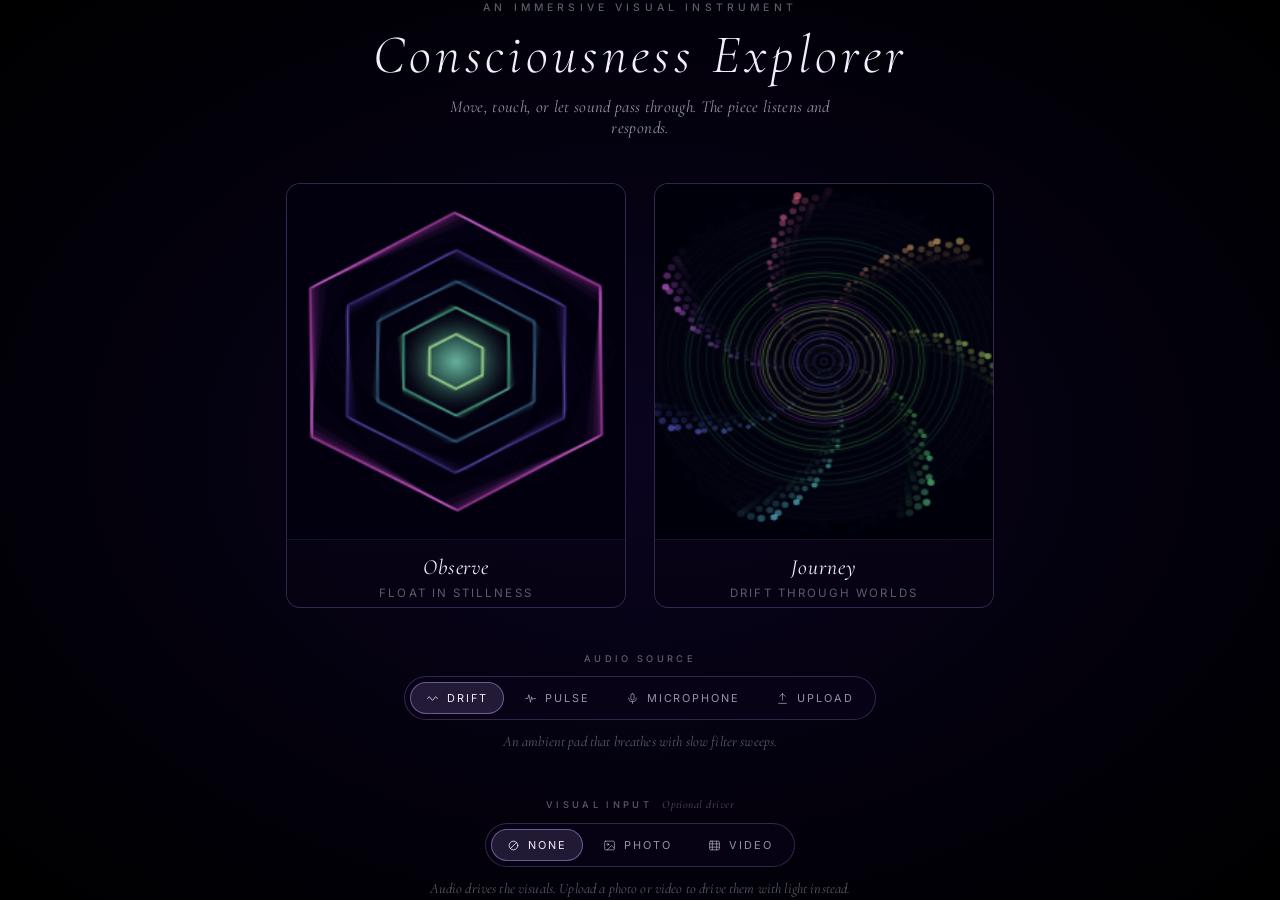
==== commit aef89268: "Phase 2: visual input as driver (photo / video upload) Add VisualAnalyser that reads an uploaded pho" ====
--- a/index.html
+++ b/index.html
@@ -53,12 +53,14 @@
 .mode-label .secondary{font-family:var(--sans);color:var(--ink-faint);font-size:clamp(.6rem,1.2vw,.72rem);letter-spacing:.18em;text-transform:uppercase;margin-top:6px;}
 /* ═══ SOURCE PICKER (splash) ═══ */
 .source-section{display:flex;flex-direction:column;align-items:center;gap:12px;width:100%;}
-.section-label{font-family:var(--sans);font-size:.58rem;letter-spacing:.36em;text-transform:uppercase;color:var(--ink-faint);font-weight:500;}
+.section-label{font-family:var(--sans);font-size:.58rem;letter-spacing:.36em;text-transform:uppercase;color:var(--ink-faint);font-weight:500;display:inline-flex;align-items:baseline;gap:10px;}
+.section-aside{font-family:var(--serif);font-style:italic;font-size:.72rem;letter-spacing:.04em;text-transform:none;color:var(--ink-faint);opacity:.75;}
 .source-pills{display:flex;gap:4px;padding:5px;border:1px solid var(--accent-line);border-radius:var(--radius-pill);background:var(--glass);backdrop-filter:blur(14px);-webkit-backdrop-filter:blur(14px);flex-wrap:wrap;justify-content:center;max-width:100%;}
 .source-pill{display:inline-flex;align-items:center;gap:8px;padding:9px 16px;border-radius:var(--radius-pill);font-family:var(--sans);font-size:.68rem;letter-spacing:.18em;text-transform:uppercase;color:var(--ink-dim);transition:color .3s var(--ease),background .3s var(--ease);cursor:pointer;white-space:nowrap;}
 .source-pill:hover{color:var(--ink);background:var(--accent-soft);}
 .source-pill.active{color:var(--ink);background:var(--accent-soft);box-shadow:0 0 0 1px var(--accent-line-strong) inset;}
 .source-pill.active[data-source="mic"]{color:var(--active);box-shadow:0 0 0 1px var(--active-line) inset;background:var(--active-soft);}
+.source-pill.active[data-visual="photo"],.source-pill.active[data-visual="video"]{color:#ffc48a;box-shadow:0 0 0 1px rgba(255,196,138,.4) inset;background:rgba(255,196,138,.1);}
 .source-pill svg{width:13px;height:13px;}
 .source-pill.file-pill{position:relative;}
 .source-pill.file-pill input{position:absolute;inset:0;opacity:0;cursor:pointer;font-size:0;}
@@ -69,6 +71,7 @@
 #source-indicator.visible{opacity:1;}
 #source-indicator .dot{width:6px;height:6px;border-radius:50%;background:var(--accent);box-shadow:0 0 10px rgba(200,168,255,.6);animation:src-pulse 2.6s ease-in-out infinite;}
 #source-indicator.mic .dot{background:var(--active);box-shadow:0 0 10px rgba(138,255,208,.6);}
+#source-indicator.visual .dot{background:#ffc48a;box-shadow:0 0 10px rgba(255,196,138,.6);}
 @keyframes src-pulse{0%,100%{opacity:.45;}50%{opacity:1;}}
 
 /* ═══ IN-EXPERIENCE CONTROLS ═══ */
@@ -133,6 +136,15 @@
     </symbol>
     <symbol id="i-upload" viewBox="0 0 24 24" fill="none" stroke="currentColor" stroke-width="1.5" stroke-linecap="round" stroke-linejoin="round">
       <path d="M12 3v12M7 8l5-5 5 5"/><path d="M5 21h14"/>
+    </symbol>
+    <symbol id="i-image" viewBox="0 0 24 24" fill="none" stroke="currentColor" stroke-width="1.5" stroke-linecap="round" stroke-linejoin="round">
+      <rect x="3" y="4" width="18" height="16" rx="2"/><circle cx="9" cy="10" r="1.6"/><path d="M21 17l-5-5-8 8"/>
+    </symbol>
+    <symbol id="i-film" viewBox="0 0 24 24" fill="none" stroke="currentColor" stroke-width="1.5" stroke-linecap="round" stroke-linejoin="round">
+      <rect x="3" y="4" width="18" height="16" rx="2"/><path d="M3 9h18M3 15h18M8 4v16M16 4v16"/>
+    </symbol>
+    <symbol id="i-none" viewBox="0 0 24 24" fill="none" stroke="currentColor" stroke-width="1.5" stroke-linecap="round" stroke-linejoin="round">
+      <circle cx="12" cy="12" r="8"/><path d="M6 18L18 6"/>
     </symbol>
   </defs>
 </svg>
@@ -172,6 +184,23 @@
       </div>
       <div class="source-hint" id="source-hint">An ambient pad that breathes with slow filter sweeps.</div>
     </div>
+    <div class="source-section">
+      <div class="section-label">Visual Input <span class="section-aside">Optional driver</span></div>
+      <div class="source-pills" id="visual-pills">
+        <button class="source-pill active" data-visual="none">
+          <svg><use href="#i-none"/></svg><span>None</span>
+        </button>
+        <label class="source-pill file-pill" data-visual="photo">
+          <svg><use href="#i-image"/></svg><span>Photo</span>
+          <input type="file" accept="image/*" id="visual-photo-input">
+        </label>
+        <label class="source-pill file-pill" data-visual="video">
+          <svg><use href="#i-film"/></svg><span>Video</span>
+          <input type="file" accept="video/*" id="visual-video-input">
+        </label>
+      </div>
+      <div class="source-hint" id="visual-hint">Audio drives the visuals. Upload a photo or video to drive them with light instead.</div>
+    </div>
   </div>
 </div>
 <canvas id="c"></canvas>
@@ -298,6 +327,132 @@
     this.mid=.25+.15*Math.sin(t*1.1+1)+.08*Math.sin(t*.37+2);
     this.treble=.15+.1*Math.sin(t*1.9+2)+.06*Math.sin(t*2.7);
     this.volume=.25+.15*Math.sin(t*.5)+hit*.1;
+  }
+}
+
+// ═══════════════════════════════════════════
+// VISUAL ANALYSER (driver mode: photo / video)
+// ═══════════════════════════════════════════
+// Reads a still image or looping video, emits the same {bass,mid,treble,volume}
+// shape as AudioAnalyser. Downstream visualizers consume it unchanged.
+//   bass    = large-scale brightness variation + frame-to-frame flow (for video)
+//   mid     = overall contrast
+//   treble  = edge / high-frequency energy
+//   volume  = mean luminance
+// flowX / flowY are stored for future subject-mode effects — no layer reads them yet.
+class VisualAnalyser{
+  constructor(){
+    this.active=false;
+    this.bass=0;this.mid=0;this.treble=0;this.volume=0;
+    this.flowX=0;this.flowY=0;
+    this.kind=null;this.name='';this.hint='';
+    this._cv=document.createElement('canvas');this._cv.width=64;this._cv.height=64;
+    this._cx=this._cv.getContext('2d',{willReadFrequently:true});
+    this._el=null;this._url=null;this._prev=null;this._t=0;
+  }
+  async init(kind,file){
+    this.teardown();
+    if(!file)return false;
+    this._url=URL.createObjectURL(file);
+    try{
+      if(kind==='photo'){
+        const img=new Image();img.src=this._url;
+        await new Promise((res,rej)=>{img.onload=res;img.onerror=rej;});
+        this._el=img;
+        this.kind='photo';
+        this.name=(file.name||'Photo').replace(/\.[^.]+$/,'').slice(0,28);
+        this.hint='A still image — its palette and texture breathe through the scene.';
+      }else if(kind==='video'){
+        const vid=document.createElement('video');
+        vid.src=this._url;vid.loop=true;vid.muted=true;vid.playsInline=true;
+        vid.setAttribute('playsinline','');vid.setAttribute('muted','');
+        vid.autoplay=true;vid.crossOrigin='anonymous';
+        await new Promise((res,rej)=>{
+          vid.onloadeddata=res;vid.onerror=rej;
+          setTimeout(rej,8000); // timeout safety
+        });
+        try{await vid.play();}catch(e){}
+        this._el=vid;
+        this.kind='video';
+        this.name=(file.name||'Video').replace(/\.[^.]+$/,'').slice(0,28);
+        this.hint='Your footage, re-rendered as living geometry.';
+      }else return false;
+      this.active=true;return true;
+    }catch(e){this.teardown();return false;}
+  }
+  update(dt){
+    if(!this.active||!this._el)return;
+    this._t+=dt;
+    const cx=this._cx,cv=this._cv,W=cv.width,H=cv.height,n=W*H;
+    try{cx.drawImage(this._el,0,0,W,H);}catch(e){return;}
+    const img=cx.getImageData(0,0,W,H).data;
+    const gray=new Float32Array(n);
+    let sum=0;
+    for(let i=0,j=0;i<img.length;i+=4,j++){
+      const g=(img[i]*.3+img[i+1]*.59+img[i+2]*.11)/255;
+      gray[j]=g;sum+=g;
+    }
+    const mean=sum/n;
+    // High-frequency edge energy
+    let edge=0;
+    for(let y=1;y<H-1;y++){
+      for(let x=1;x<W-1;x++){
+        const i=y*W+x;
+        const dx=gray[i+1]-gray[i-1],dy=gray[i+W]-gray[i-W];
+        edge+=Math.sqrt(dx*dx+dy*dy);
+      }
+    }
+    edge/=n;
+    // Low-frequency variation: std-dev of 8×8 pooled blocks
+    const B=8,bs=W/B,blockMean=new Float32Array(B*B),blockCnt=new Float32Array(B*B);
+    for(let y=0;y<H;y++){
+      for(let x=0;x<W;x++){
+        const b=((y/bs)|0)*B+((x/bs)|0);
+        blockMean[b]+=gray[y*W+x];blockCnt[b]++;
+      }
+    }
+    let bassVar=0;
+    for(let b=0;b<blockMean.length;b++){
+      const bm=blockMean[b]/blockCnt[b];bassVar+=(bm-mean)*(bm-mean);
+    }
+    bassVar=Math.sqrt(bassVar/blockMean.length);
+    // Overall contrast (mid)
+    let midVar=0;
+    for(let i=0;i<n;i++){const d=gray[i]-mean;midVar+=d*d;}
+    midVar=Math.sqrt(midVar/n);
+    // Frame-to-frame flow (video only has meaningful flow)
+    let flow=0,fx=0,fy=0;
+    if(this._prev&&this._prev.length===n){
+      for(let y=0;y<H;y++){
+        for(let x=0;x<W;x++){
+          const i=y*W+x;const d=Math.abs(gray[i]-this._prev[i]);
+          flow+=d;fx+=d*(x/W-.5);fy+=d*(y/H-.5);
+        }
+      }
+      flow/=n;
+    }
+    this._prev=gray;
+    // For still photos, modulate with slow LFOs so signal isn't flat
+    const photo=this.kind==='photo';
+    const lfoA=.45+.55*Math.sin(this._t*.6);
+    const lfoB=.45+.55*Math.sin(this._t*1.1+1.3);
+    const lfoC=.45+.55*Math.sin(this._t*1.7+2.1);
+    const modVol=photo?.55+.45*lfoA:1;
+    const modBass=photo?.35+.65*lfoB:1;
+    const modMid=photo?.4+.6*lfoC:1;
+    const S=.78;
+    this.volume=lerp(Math.min(1,mean*1.25)*modVol,this.volume,S);
+    this.bass=lerp(Math.min(1,(bassVar*3+flow*5)*modBass),this.bass,S);
+    this.mid=lerp(Math.min(1,midVar*2.6)*modMid,this.mid,S);
+    this.treble=lerp(Math.min(1,edge*3.6),this.treble,S);
+    this.flowX=fx;this.flowY=fy;
+  }
+  teardown(){
+    if(this._el&&this._el.pause){try{this._el.pause();}catch(e){}}
+    if(this._url){URL.revokeObjectURL(this._url);this._url=null;}
+    this._el=null;this._prev=null;
+    this.active=false;this.kind=null;this.name='';this.hint='';
+    this.bass=this.mid=this.treble=this.volume=0;
   }
 }
 
@@ -1764,6 +1919,8 @@
     this.colors=new ColorSystem();this.mic=new AudioAnalyser();
     this.audioSrc=new AudioSource();
     this.selectedSource='demo:drift';this.selectedFile=null;
+    this.visual=new VisualAnalyser();
+    this.selectedVisual='none';this.selectedVisualFile=null;
     this.particles=new ParticlePool(2000);this.ripples=new RippleSystem();
     this.trail=new TrailSystem(100);this.rd=new ReactionDiffusion();
     this.attractor=new StrangeAttractor();this.lissajous=new LissajousSystem();
@@ -1819,6 +1976,42 @@
         if(!f)return;
         this.selectedFile=f;
         selectPill('file');
+      });
+    }
+    // Visual input picker (Phase 2: driver mode only — photo / video)
+    const vpills=document.querySelectorAll('#visual-pills .source-pill');
+    const vhint=document.getElementById('visual-hint');
+    const selectVisual=(kind)=>{
+      vpills.forEach(p=>p.classList.toggle('active',p.dataset.visual===kind));
+      this.selectedVisual=kind;
+      if(vhint){
+        vhint.textContent=
+          kind==='none'?'Audio drives the visuals. Upload a photo or video to drive them with light instead.':
+          kind==='photo'?(this.selectedVisualFile?`Ready: ${this.selectedVisualFile.name}`:'Choose a photo to drive the piece.'):
+          kind==='video'?(this.selectedVisualFile?`Ready: ${this.selectedVisualFile.name}`:'Choose a video clip — it will loop.'):
+          '';
+      }
+    };
+    vpills.forEach(p=>{
+      if(p.classList.contains('file-pill'))return;
+      p.addEventListener('click',e=>{
+        e.stopPropagation();
+        if(p.dataset.visual==='none')this.selectedVisualFile=null;
+        selectVisual(p.dataset.visual);
+      });
+    });
+    const photoInput=document.getElementById('visual-photo-input');
+    if(photoInput){
+      photoInput.addEventListener('change',e=>{
+        const f=e.target.files&&e.target.files[0];if(!f)return;
+        this.selectedVisualFile=f;selectVisual('photo');
+      });
+    }
+    const videoInput=document.getElementById('visual-video-input');
+    if(videoInput){
+      videoInput.addEventListener('change',e=>{
+        const f=e.target.files&&e.target.files[0];if(!f)return;
+        this.selectedVisualFile=f;selectVisual('video');
       });
     }
     // In-experience control buttons
@@ -1905,14 +2098,25 @@
       let ok=await this.audioSrc.set(kind,opts);
       if(!ok&&kind!=='demo:drift'){kind='demo:drift';ok=await this.audioSrc.set(kind);}
       if(ok)this.mic.attach(this.audioSrc.analyser);
-      // Update HTML indicator
-      const ind=document.getElementById('source-indicator');
-      const indName=document.getElementById('source-indicator-name');
-      if(ind&&indName){
+    }
+    // Initialize visual driver (overrides audio as signal source when active)
+    if(this.selectedVisual!=='none'&&this.selectedVisualFile){
+      const ok=await this.visual.init(this.selectedVisual,this.selectedVisualFile);
+      if(!ok)this.selectedVisual='none';
+    }
+    // Update HTML indicator — visual driver wins the label if present
+    const ind=document.getElementById('source-indicator');
+    const indName=document.getElementById('source-indicator-name');
+    if(ind&&indName){
+      if(this.visual.active){
+        indName.textContent=this.visual.name||this.visual.kind;
+        ind.classList.remove('mic');ind.classList.add('visual');
+      }else{
         indName.textContent=this.audioSrc.name||'—';
         ind.classList.toggle('mic',this.audioSrc.kind==='mic');
-        ind.classList.add('visible');
-      }
+        ind.classList.remove('visual');
+      }
+      ind.classList.add('visible');
     }
     if(isJourney){this.camera=new JourneyCamera(this.W,this.H);this.camera.active=true;}
     this.started=true;this.lastTime=performance.now()/1000;this.entryTime=this.lastTime;
@@ -1938,11 +2142,12 @@
       this.sound.droneGain.gain.setTargetAtTime(0,this.sound.ctx.currentTime,.3);
       if(this.sound.ambMaster)this.sound.ambMaster.gain.setTargetAtTime(0,this.sound.ctx.currentTime,.3);
     }
-    // Tear down audio source and analyser
+    // Tear down audio source, visual driver, and analyser
     this.audioSrc.stop();
     this.mic.detach();
+    this.visual.teardown();
     const ind=document.getElementById('source-indicator');
-    if(ind){ind.classList.remove('visible');ind.classList.remove('mic');}
+    if(ind){ind.classList.remove('visible','mic','visual');}
     // Hide controls immediately and prevent re-show
     const ctrlEl=document.getElementById('controls');
     ctrlEl.classList.remove('visible');
@@ -2011,7 +2216,16 @@
       if(!isFinite(dt)||dt<=0){this.lastTime=now;return;}
       this.lastTime=now;this.time+=dt;this.idleTime+=dt;
       this.timeSys.update();this.breath.update(dt);
-      if(this.mic.active)this.mic.update();else this.mic.fallback(this.time);
+      if(this.visual.active){
+        // Visual driver: read photo/video and write signals into the shared mic bag
+        this.visual.update(dt);
+        this.mic.bass=this.visual.bass;this.mic.mid=this.visual.mid;
+        this.mic.treble=this.visual.treble;this.mic.volume=this.visual.volume;
+      }else if(this.mic.active){
+        this.mic.update();
+      }else{
+        this.mic.fallback(this.time);
+      }
       const audio=this.mic;
 
       this._spawnAmbient();
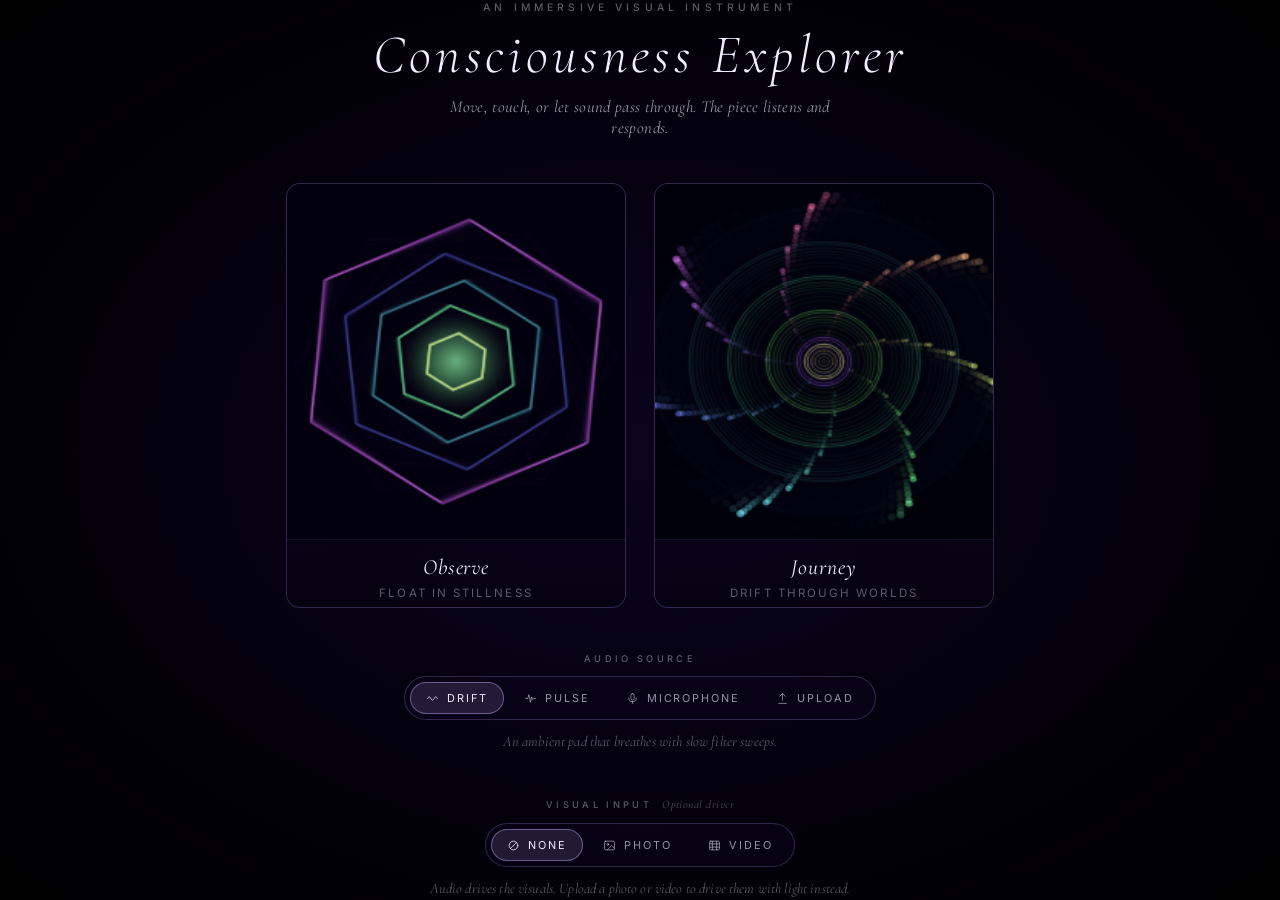
==== commit 1aa705c2: "Photo subject-mode: palette bias + edge ghost When a photo drives the piece, two one-shot features e" ====
--- a/index.html
+++ b/index.html
@@ -280,9 +280,28 @@
 // COLOR SYSTEM — EXTREMELY VIBRANT
 // ═══════════════════════════════════════════
 class ColorSystem{
-  constructor(){this.hueBase=Math.random()*360;this.sLo=.9;this.sHi=1;this.lLo=.55;this.lHi=.72;this.bgH=260;this.bgL=12;this.speed=1;}
+  constructor(){this.hueBase=Math.random()*360;this.sLo=.9;this.sHi=1;this.lLo=.55;this.lHi=.72;this.bgH=260;this.bgL=12;this.speed=1;this._palette=null;}
   setScene(sc){this.sLo=sc.sLo;this.sHi=sc.sHi;this.lLo=sc.lLo;this.lHi=sc.lHi;this.bgH=sc.bgH;this.bgL=sc.bgL;this.speed=sc.speed;}
   update(dt,ts){this.hueBase+=(dt*8*(this.speed||1)+(ts?ts.hueShift*.002+ts.secondWave*.3:0));if(this.hueBase>360)this.hueBase-=360;}
+  // Photo-driver override: pulls hue/sat/lightness from an extracted palette.
+  // Cycles through palette entries slowly so the scene drifts through the photo's colors.
+  applyPalette(palette,t){
+    if(!palette||!palette.length)return;
+    const cycle=8,n=palette.length;
+    const idx=((t/cycle)%n+n)%n;
+    const a=idx|0,b=(a+1)%n,f=idx-a;
+    let h1=palette[a].h,h2=palette[b].h;
+    if(Math.abs(h2-h1)>180)h2+=h2<h1?360:-360;
+    const h=(h1+(h2-h1)*f+360)%360;
+    const s=palette[a].s+(palette[b].s-palette[a].s)*f;
+    const l=palette[a].l+(palette[b].l-palette[a].l)*f;
+    this.hueBase=h;
+    this.sLo=Math.max(.25,Math.min(1,s-.1));
+    this.sHi=Math.max(.35,Math.min(1,s+.12));
+    this.lLo=Math.max(.2,Math.min(.75,l-.08));
+    this.lHi=Math.max(.3,Math.min(.85,l+.12));
+    this.bgH=palette[0].h;
+  }
   hsl(off=0,alpha=1){
     const s=Math.min(100,((this.sLo+this.sHi)/2*100+5)|0),l=Math.min(80,((this.lLo+this.lHi)/2*100+5)|0);
     let h=(this.hueBase+off)%360;if(h<0)h+=360;
@@ -349,6 +368,8 @@
     this._cv=document.createElement('canvas');this._cv.width=64;this._cv.height=64;
     this._cx=this._cv.getContext('2d',{willReadFrequently:true});
     this._el=null;this._url=null;this._prev=null;this._t=0;
+    // Photo-only preprocessed artifacts (for subject-mode "ghost of the photo")
+    this.palette=null;this.edgePoints=null;this.edgeW=0;this.edgeH=0;this.aspect=1;
   }
   async init(kind,file){
     this.teardown();
@@ -362,6 +383,7 @@
         this.kind='photo';
         this.name=(file.name||'Photo').replace(/\.[^.]+$/,'').slice(0,28);
         this.hint='A still image — its palette and texture breathe through the scene.';
+        this._preprocessPhoto();
       }else if(kind==='video'){
         const vid=document.createElement('video');
         vid.src=this._url;vid.loop=true;vid.muted=true;vid.playsInline=true;
@@ -447,11 +469,84 @@
     this.treble=lerp(Math.min(1,edge*3.6),this.treble,S);
     this.flowX=fx;this.flowY=fy;
   }
+  // One-time photo preprocess: extract dominant palette + Sobel edge points
+  // for the subject-mode "ghost of the photo" layer. Photos only — videos skip this.
+  _preprocessPhoto(){
+    const PW=128,PH=128;
+    const cv=document.createElement('canvas');cv.width=PW;cv.height=PH;
+    const cx=cv.getContext('2d',{willReadFrequently:true});
+    const iw=this._el.naturalWidth||this._el.width||PW;
+    const ih=this._el.naturalHeight||this._el.height||PH;
+    this.aspect=iw/ih;
+    const scale=Math.min(PW/iw,PH/ih);
+    const dw=iw*scale,dh=ih*scale;
+    cx.fillStyle='#000';cx.fillRect(0,0,PW,PH);
+    cx.drawImage(this._el,(PW-dw)/2,(PH-dh)/2,dw,dh);
+    let data;try{data=cx.getImageData(0,0,PW,PH).data;}catch(e){return;}
+    // --- Palette: 24-bin hue histogram of saturated pixels ---
+    const B=24,bins=new Float32Array(B),binS=new Float32Array(B),binL=new Float32Array(B);
+    for(let i=0;i<data.length;i+=4){
+      const r=data[i]/255,g=data[i+1]/255,b=data[i+2]/255;
+      const mx=Math.max(r,g,b),mn=Math.min(r,g,b),d=mx-mn;
+      const l=(mx+mn)/2;
+      if(d<.08)continue;
+      const s=l>.5?d/(2-mx-mn):d/(mx+mn);
+      if(s<.18)continue;
+      let h;
+      if(mx===r)h=(g-b)/d+(g<b?6:0);
+      else if(mx===g)h=(b-r)/d+2;
+      else h=(r-g)/d+4;
+      h=(h*60+360)%360;
+      const bi=Math.min(B-1,(h/360*B)|0);
+      bins[bi]++;binS[bi]+=s;binL[bi]+=l;
+    }
+    const order=[...bins.keys()].sort((a,b)=>bins[b]-bins[a]);
+    const palette=[];
+    for(const bi of order){
+      if(bins[bi]<20)break;
+      palette.push({h:bi*(360/B)+180/B,s:binS[bi]/bins[bi],l:binL[bi]/bins[bi]});
+      if(palette.length>=6)break;
+    }
+    if(!palette.length){palette.push({h:Math.random()*360,s:.3,l:.5});}
+    this.palette=palette;
+    // --- Edge field via Sobel on luminance ---
+    const gray=new Float32Array(PW*PH);
+    for(let i=0,j=0;i<data.length;i+=4,j++){
+      gray[j]=(data[i]*.3+data[i+1]*.59+data[i+2]*.11)/255;
+    }
+    const pts=[];let maxE=0;
+    const mags=new Float32Array(PW*PH);
+    for(let y=1;y<PH-1;y++){
+      for(let x=1;x<PW-1;x++){
+        const i=y*PW+x;
+        const gx=-gray[i-PW-1]-2*gray[i-1]-gray[i+PW-1]
+                 +gray[i-PW+1]+2*gray[i+1]+gray[i+PW+1];
+        const gy=-gray[i-PW-1]-2*gray[i-PW]-gray[i-PW+1]
+                 +gray[i+PW-1]+2*gray[i+PW]+gray[i+PW+1];
+        const m=Math.sqrt(gx*gx+gy*gy);
+        mags[i]=m;if(m>maxE)maxE=m;
+      }
+    }
+    if(maxE>0){
+      const thresh=maxE*.22;
+      for(let i=0;i<mags.length;i++){
+        if(mags[i]>thresh){
+          const n=mags[i]/maxE;
+          pts.push([i%PW,(i/PW)|0,n]);
+        }
+      }
+    }
+    // Keep the strongest ~700 points so ghost stays sparse
+    pts.sort((a,b)=>b[2]-a[2]);
+    this.edgePoints=pts.slice(0,700);
+    this.edgeW=PW;this.edgeH=PH;
+  }
   teardown(){
     if(this._el&&this._el.pause){try{this._el.pause();}catch(e){}}
     if(this._url){URL.revokeObjectURL(this._url);this._url=null;}
     this._el=null;this._prev=null;
     this.active=false;this.kind=null;this.name='';this.hint='';
+    this.palette=null;this.edgePoints=null;this.edgeW=0;this.edgeH=0;this.aspect=1;
     this.bass=this.mid=this.treble=this.volume=0;
   }
 }
@@ -2232,6 +2327,10 @@
       this._respawnJourneyParticles();
       this.director.update(dt,audio,this.colors);
       this.colors.update(dt,this.timeSys);
+      // Subject-mode: when a photo drives the piece, bias the palette toward the photo's colors.
+      if(this.visual.active&&this.visual.kind==='photo'&&this.visual.palette){
+        this.colors.applyPalette(this.visual.palette,this.time);
+      }
 
       // Show scene name on transitions
       const sn=this.director.sceneName();
@@ -2340,10 +2439,44 @@
     const totalFlash=Math.min(.25,Math.max(this.flashA*.7,bassPulseA));
     if(totalFlash>.005){ctx.save();ctx.globalCompositeOperation='screen';ctx.fillStyle=`hsla(${this.colors.hslValues().h|0},85%,55%,${totalFlash.toFixed(3)})`;ctx.fillRect(0,0,W,H);ctx.restore();}
 
+    // Photo-driver "ghost" — additive scatter of edge points, breathing in and out.
+    this._drawVisualGhost(ctx,W,H,audio);
+
     // Vignette — reduced alpha for vibrancy
     const vig=ctx.createRadialGradient(W/2,H/2,Math.min(W,H)*.35,W/2,H/2,Math.max(W,H)*.8);
     vig.addColorStop(0,'rgba(0,0,0,0)');vig.addColorStop(1,'rgba(0,0,0,.15)');ctx.fillStyle=vig;ctx.fillRect(0,0,W,H);
 
+  }
+
+  _drawVisualGhost(ctx,W,H,audio){
+    const v=this.visual;
+    if(!v.active||v.kind!=='photo'||!v.edgePoints||!v.edgePoints.length)return;
+    // Fit photo aspect ratio into viewport, center
+    const ar=v.aspect||1,vpAR=W/H;
+    let sw,sh,offX,offY;
+    if(ar>vpAR){sw=W*.88;sh=sw/ar;}else{sh=H*.88;sw=sh*ar;}
+    offX=(W-sw)/2;offY=(H-sh)/2;
+    // Breathing opacity: long sinusoid cycle so it fades in and out instead of always-on
+    const cycle=.35+.32*Math.sin(this.time*.38);
+    const base=Math.max(0,cycle)*.55;
+    if(base<.015)return;
+    // Small drift so points aren't frozen
+    const drX=Math.sin(this.time*.27)*6,drY=Math.cos(this.time*.22)*6;
+    const pulse=1+audio.bass*.5;
+    const hue=this.colors.hueBase;
+    const pts=v.edgePoints,PW=v.edgeW,PH=v.edgeH;
+    ctx.save();ctx.globalCompositeOperation='screen';
+    for(let k=0;k<pts.length;k+=2){
+      const p=pts[k];const m=p[2];
+      const x=offX+p[0]/PW*sw+drX;
+      const y=offY+p[1]/PH*sh+drY;
+      const a=base*m*m*1.6;
+      if(a<.01)continue;
+      const r=(1.1+m*2.4)*pulse;
+      ctx.fillStyle=`hsla(${hue|0},72%,68%,${a.toFixed(2)})`;
+      ctx.beginPath();ctx.arc(x,y,r,0,TAU);ctx.fill();
+    }
+    ctx.restore();
   }
 }
 
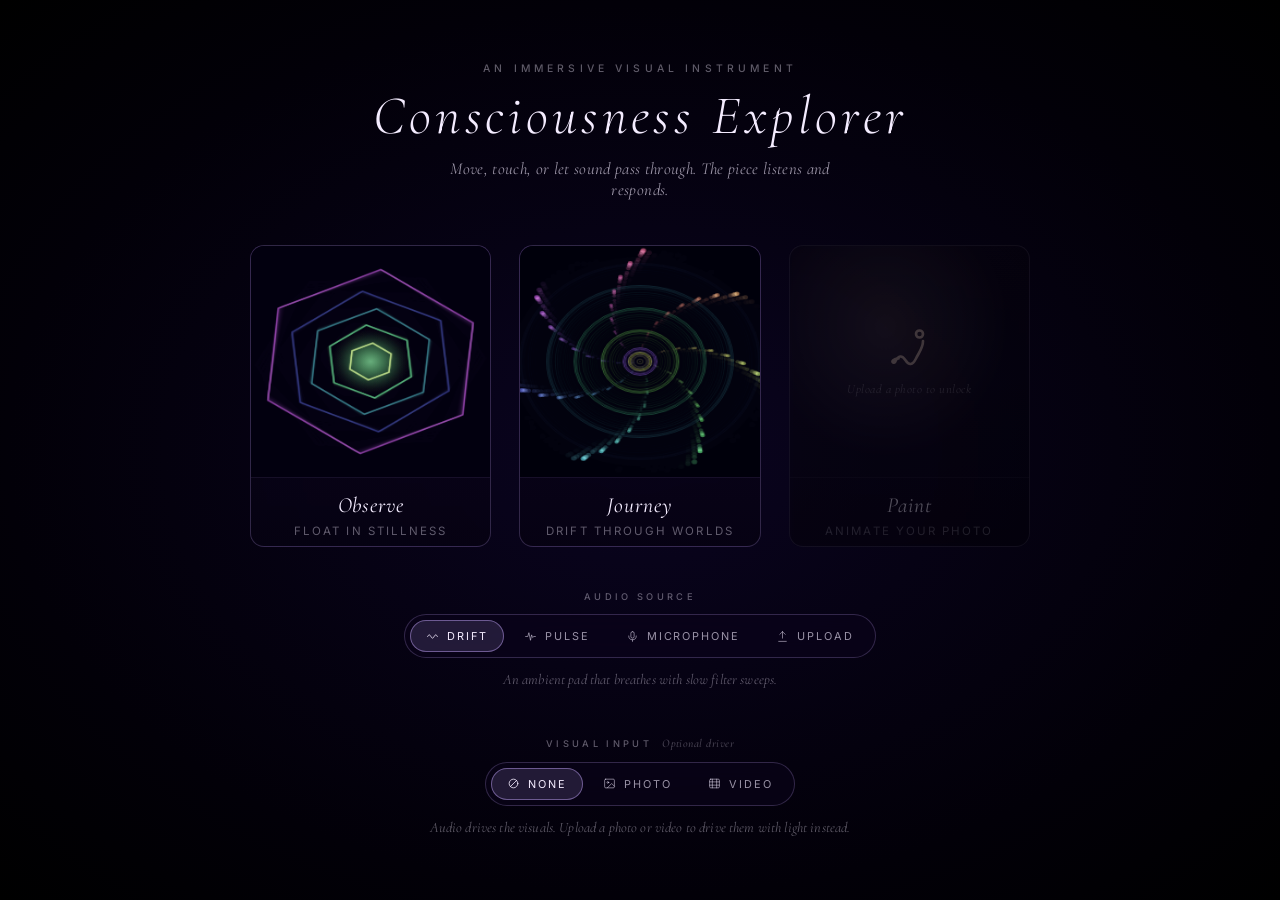
==== commit db32ba80: "Paint Mode: animate an uploaded photo as a living canvas Add a third entry mode — Paint — that unloc" ====
--- a/index.html
+++ b/index.html
@@ -48,6 +48,14 @@
 .mode-panel{flex:1;max-width:340px;aspect-ratio:4/5;border:1px solid var(--accent-line);border-radius:var(--radius-md);overflow:hidden;cursor:pointer;position:relative;transition:transform .5s var(--ease-out),border-color .5s var(--ease-out),box-shadow .6s var(--ease-out);background:linear-gradient(180deg,rgba(16,6,36,.75),rgba(6,2,18,.85));backdrop-filter:blur(2px);}
 .mode-panel:hover{border-color:var(--accent-line-strong);transform:translateY(-4px);box-shadow:0 16px 48px -16px rgba(120,80,200,.35),0 0 0 1px rgba(200,168,255,.05);}
 .mode-panel canvas{width:100%;height:calc(100% - 68px);display:block;}
+.mode-panel.disabled{opacity:.32;cursor:not-allowed;pointer-events:none;filter:saturate(.4);}
+.mode-panel.disabled:hover{transform:none;border-color:var(--accent-line);box-shadow:none;}
+.paint-panel .paint-preview{width:100%;height:calc(100% - 68px);display:flex;flex-direction:column;align-items:center;justify-content:center;gap:12px;background:radial-gradient(ellipse at 40% 35%,rgba(255,196,138,.18),rgba(16,6,36,.1) 60%,transparent 85%);}
+.paint-panel .paint-preview svg{width:42px;height:42px;color:#ffc48a;opacity:.8;}
+.paint-panel .paint-preview-note{font-family:var(--serif);font-style:italic;font-size:.78rem;color:var(--ink-faint);letter-spacing:.04em;text-align:center;padding:0 12px;}
+.paint-panel:not(.disabled) .paint-preview-note{opacity:0;}
+.paint-panel:not(.disabled){border-color:rgba(255,196,138,.35);}
+.paint-panel:not(.disabled):hover{border-color:rgba(255,196,138,.6);box-shadow:0 16px 48px -16px rgba(255,180,110,.35);}
 .mode-label{text-align:center;padding:14px 10px;border-top:1px solid rgba(200,168,255,.08);}
 .mode-label .primary{font-family:var(--serif);font-style:italic;color:var(--ink);font-size:clamp(1rem,2.2vw,1.35rem);letter-spacing:.04em;}
 .mode-label .secondary{font-family:var(--sans);color:var(--ink-faint);font-size:clamp(.6rem,1.2vw,.72rem);letter-spacing:.18em;text-transform:uppercase;margin-top:6px;}
@@ -146,6 +154,9 @@
     <symbol id="i-none" viewBox="0 0 24 24" fill="none" stroke="currentColor" stroke-width="1.5" stroke-linecap="round" stroke-linejoin="round">
       <circle cx="12" cy="12" r="8"/><path d="M6 18L18 6"/>
     </symbol>
+    <symbol id="i-paint" viewBox="0 0 24 24" fill="none" stroke="currentColor" stroke-width="1.5" stroke-linecap="round" stroke-linejoin="round">
+      <path d="M4 20c2-4 4-4 6-1s4 3 6-1 4-6 4-10"/><circle cx="18" cy="4" r="2"/><path d="M4 20c-1 1-2 0-1-1s2-1 3-1"/>
+    </symbol>
   </defs>
 </svg>
 <div id="entry">
@@ -163,6 +174,15 @@
       <div class="mode-panel" id="panel-journey">
         <canvas id="preview-journey"></canvas>
         <div class="mode-label"><div class="primary">Journey</div><div class="secondary">Drift through worlds</div></div>
+      </div>
+      <div class="mode-panel paint-panel disabled" id="panel-paint">
+        <div class="paint-preview">
+          <svg viewBox="0 0 24 24" fill="none" stroke="currentColor" stroke-width="1.2" stroke-linecap="round" stroke-linejoin="round" aria-hidden="true">
+            <use href="#i-paint"/>
+          </svg>
+          <div class="paint-preview-note">Upload a photo to unlock</div>
+        </div>
+        <div class="mode-label"><div class="primary">Paint</div><div class="secondary">Animate your photo</div></div>
       </div>
     </div>
     <div class="source-section">
@@ -552,6 +572,116 @@
 }
 
 // ═══════════════════════════════════════════
+// PAINTING MODE — photo as living canvas
+// ═══════════════════════════════════════════
+// A dedicated render mode that takes an uploaded photo and animates it in place
+// via two combined canvas2D effects:
+//   1) Feedback echo — each frame, re-draw the current buffer onto itself with a
+//      tiny rotate + scale + hue/alpha shift, creating a slow psychedelic drift.
+//   2) Liquify strips — horizontal bands of the original photo are redrawn with
+//      sinusoidal x-offsets per strip, giving a flowing "melting water" feel.
+//   3) Bass-pulse bloom — when `audio.bass` crosses a threshold, a lightly-scaled
+//      screen-blended photo copy splashes on top for an in-time bloom.
+// The user always sees the photo; the photo never stops being recognisable.
+// GPU-friendly (pure drawImage, no per-pixel ops); works on mobile.
+class PaintingMode{
+  constructor(){
+    this.W=0;this.H=0;
+    this.photoCv=document.createElement('canvas');
+    this.photoCx=this.photoCv.getContext('2d');
+    this.buf=document.createElement('canvas');
+    this.bufCx=this.buf.getContext('2d');
+    this.img=null;this.t=0;this.active=false;
+  }
+  init(img,W,H){
+    this.img=img;this.active=true;this.t=0;
+    this.resize(W,H);
+  }
+  resize(W,H){
+    if(!W||!H)return;
+    this.W=W;this.H=H;
+    this.photoCv.width=W;this.photoCv.height=H;
+    this.buf.width=W;this.buf.height=H;
+    if(!this.img)return;
+    const iw=this.img.naturalWidth||this.img.width||W;
+    const ih=this.img.naturalHeight||this.img.height||H;
+    const s=Math.min(W/iw,H/ih);
+    const dw=iw*s,dh=ih*s;
+    this.photoCx.fillStyle='#050014';this.photoCx.fillRect(0,0,W,H);
+    this.photoCx.drawImage(this.img,(W-dw)/2,(H-dh)/2,dw,dh);
+    // Seed the evolving buffer with the photo so frame 1 shows the image
+    this.bufCx.fillStyle='#050014';this.bufCx.fillRect(0,0,W,H);
+    this.bufCx.drawImage(this.photoCv,0,0);
+  }
+  update(dt,audio){
+    if(!this.active)return;
+    this.t+=dt;
+    const t=this.t,W=this.W,H=this.H,cx=this.bufCx;
+    if(!W||!H)return;
+    // Gentle dimming so old echoes bleed toward black instead of saturating
+    cx.save();
+    cx.globalCompositeOperation='source-over';
+    cx.fillStyle=`rgba(4,0,18,${(0.04+audio.treble*0.035).toFixed(3)})`;
+    cx.fillRect(0,0,W,H);
+    cx.restore();
+    // Feedback pass: draw current buffer onto itself with tiny transform
+    cx.save();
+    cx.translate(W/2,H/2);
+    const breath=1.002+0.006*Math.sin(t*0.42)+audio.bass*0.010;
+    const rot=0.0008*Math.sin(t*0.31)+(Math.sin(t*1.2)*audio.mid*0.004);
+    cx.rotate(rot);cx.scale(breath,breath);
+    cx.globalAlpha=0.78;
+    cx.drawImage(this.buf,-W/2,-H/2);
+    cx.restore();
+    // Liquify strips: re-assert the photo in melting horizontal bands
+    const N=36,sh=H/N;
+    cx.save();
+    cx.globalAlpha=0.075+audio.mid*0.14+0.03*Math.sin(t*0.6);
+    for(let i=0;i<N;i++){
+      const y=i*sh;
+      const phase=t*0.55+i*0.22;
+      const offX=Math.sin(phase)*(16+audio.bass*40);
+      cx.drawImage(this.photoCv,0,y,W,sh+1,offX,y,W,sh+1);
+    }
+    cx.restore();
+    // Vertical column shimmer — every other frame, thin
+    if(((this.t*60)|0)%2===0){
+      const M=24,sw=W/M;
+      cx.save();
+      cx.globalAlpha=0.035+audio.treble*0.08;
+      for(let i=0;i<M;i++){
+        const x=i*sw;
+        const offY=Math.cos(t*0.7+i*0.31)*(8+audio.treble*22);
+        cx.drawImage(this.photoCv,x,0,sw+1,H,x,offY,sw+1,H);
+      }
+      cx.restore();
+    }
+    // Bass bloom: brief screen-blended photo bloom on strong bass
+    if(audio.bass>0.55){
+      cx.save();
+      cx.globalCompositeOperation='screen';
+      cx.globalAlpha=Math.min(0.28,(audio.bass-0.4)*0.55);
+      const s=1.01+audio.bass*0.06;
+      cx.translate(W/2,H/2);cx.scale(s,s);cx.translate(-W/2,-H/2);
+      cx.drawImage(this.photoCv,0,0);
+      cx.restore();
+    }
+  }
+  draw(dstCtx){
+    if(!this.active||!this.W||!this.H)return;
+    dstCtx.drawImage(this.buf,0,0);
+  }
+  teardown(){
+    this.active=false;this.img=null;this.t=0;
+    // Clear buffers so next session starts fresh
+    if(this.W&&this.H){
+      this.bufCx.clearRect(0,0,this.W,this.H);
+      this.photoCx.clearRect(0,0,this.W,this.H);
+    }
+  }
+}
+
+// ═══════════════════════════════════════════
 // PARTICLE POOL (typed arrays)
 // ═══════════════════════════════════════════
 class ParticlePool{
@@ -2016,6 +2146,7 @@
     this.selectedSource='demo:drift';this.selectedFile=null;
     this.visual=new VisualAnalyser();
     this.selectedVisual='none';this.selectedVisualFile=null;
+    this.painting=new PaintingMode();this.paintingMode=false;
     this.particles=new ParticlePool(2000);this.ripples=new RippleSystem();
     this.trail=new TrailSystem(100);this.rd=new ReactionDiffusion();
     this.attractor=new StrangeAttractor();this.lissajous=new LissajousSystem();
@@ -2076,15 +2207,21 @@
     // Visual input picker (Phase 2: driver mode only — photo / video)
     const vpills=document.querySelectorAll('#visual-pills .source-pill');
     const vhint=document.getElementById('visual-hint');
+    const paintPanel=document.getElementById('panel-paint');
     const selectVisual=(kind)=>{
       vpills.forEach(p=>p.classList.toggle('active',p.dataset.visual===kind));
       this.selectedVisual=kind;
       if(vhint){
         vhint.textContent=
           kind==='none'?'Audio drives the visuals. Upload a photo or video to drive them with light instead.':
-          kind==='photo'?(this.selectedVisualFile?`Ready: ${this.selectedVisualFile.name}`:'Choose a photo to drive the piece.'):
+          kind==='photo'?(this.selectedVisualFile?`Ready: ${this.selectedVisualFile.name} — Paint mode is unlocked.`:'Choose a photo to drive the piece.'):
           kind==='video'?(this.selectedVisualFile?`Ready: ${this.selectedVisualFile.name}`:'Choose a video clip — it will loop.'):
           '';
+      }
+      // Paint mode panel is only unlocked when a photo is ready
+      if(paintPanel){
+        const unlocked=(kind==='photo'&&this.selectedVisualFile);
+        paintPanel.classList.toggle('disabled',!unlocked);
       }
     };
     vpills.forEach(p=>{
@@ -2136,8 +2273,13 @@
       e.stopPropagation();this._goHome();
     });
     // Mode selection panels
-    document.getElementById('panel-stationary').addEventListener('click',e=>{e.stopPropagation();this._startExperience(false);});
-    document.getElementById('panel-journey').addEventListener('click',e=>{e.stopPropagation();this._startExperience(true);});
+    document.getElementById('panel-stationary').addEventListener('click',e=>{e.stopPropagation();this._startExperience('stationary');});
+    document.getElementById('panel-journey').addEventListener('click',e=>{e.stopPropagation();this._startExperience('journey');});
+    document.getElementById('panel-paint').addEventListener('click',e=>{
+      e.stopPropagation();
+      if(this.selectedVisual!=='photo'||!this.selectedVisualFile)return;
+      this._startExperience('paint');
+    });
     window.addEventListener('mousemove',e=>{
       this.pmx=this.mx;this.pmy=this.my;this.mx=e.clientX;this.my=e.clientY;
       const dx=this.mx-this.pmx,dy=this.my-this.pmy;this.vel=Math.sqrt(dx*dx+dy*dy);this.idleTime=0;
@@ -2174,9 +2316,13 @@
     window.addEventListener('touchstart',revealControls,{passive:true});
   }
 
-  async _startExperience(isJourney){
-    this.journeyMode=isJourney;
-    this.modeSelect.select(isJourney?'journey':'stationary');
+  async _startExperience(mode){
+    // Backwards-compat: older callers passed a bool
+    if(mode===true)mode='journey';else if(mode===false||mode==null)mode='stationary';
+    const isJourney=mode==='journey';
+    const isPaint=mode==='paint';
+    this.journeyMode=isJourney;this.paintingMode=isPaint;
+    this.modeSelect.select(mode);
     this.entry.classList.add('hidden');
     this.sound.init();
     // Restore sound volume (may have been faded by _goHome)
@@ -2198,6 +2344,15 @@
     if(this.selectedVisual!=='none'&&this.selectedVisualFile){
       const ok=await this.visual.init(this.selectedVisual,this.selectedVisualFile);
       if(!ok)this.selectedVisual='none';
+    }
+    // Painting Mode: photo becomes the living canvas
+    if(isPaint){
+      if(!this.visual.active||this.visual.kind!=='photo'||!this.visual._el){
+        // No photo ready — fall back to stationary
+        this.paintingMode=false;
+      }else{
+        this.painting.init(this.visual._el,this.W,this.H);
+      }
     }
     // Update HTML indicator — visual driver wins the label if present
     const ind=document.getElementById('source-indicator');
@@ -2213,7 +2368,8 @@
       }
       ind.classList.add('visible');
     }
-    if(isJourney){this.camera=new JourneyCamera(this.W,this.H);this.camera.active=true;}
+    if(isJourney&&!isPaint){this.camera=new JourneyCamera(this.W,this.H);this.camera.active=true;}
+    else this.camera=null;
     this.started=true;this.lastTime=performance.now()/1000;this.entryTime=this.lastTime;
     this.mx=this.W/2;this.my=this.H/2;
     this.fourier.setSym(8);
@@ -2237,10 +2393,12 @@
       this.sound.droneGain.gain.setTargetAtTime(0,this.sound.ctx.currentTime,.3);
       if(this.sound.ambMaster)this.sound.ambMaster.gain.setTargetAtTime(0,this.sound.ctx.currentTime,.3);
     }
-    // Tear down audio source, visual driver, and analyser
+    // Tear down audio source, visual driver, painting buffers, and analyser
     this.audioSrc.stop();
     this.mic.detach();
     this.visual.teardown();
+    this.painting.teardown();
+    this.paintingMode=false;
     const ind=document.getElementById('source-indicator');
     if(ind){ind.classList.remove('visible','mic','visual');}
     // Hide controls immediately and prevent re-show
@@ -2272,6 +2430,7 @@
     this.canvas.style.width=this.W+'px';this.canvas.style.height=this.H+'px';
     this.ctx.setTransform(dpr,0,0,dpr,0,0);
     if(this.camera)this.camera.resize(this.W,this.H);
+    if(this.painting&&this.painting.active)this.painting.resize(this.W,this.H);
   }
 
   _spawnAmbient(){
@@ -2322,6 +2481,14 @@
         this.mic.fallback(this.time);
       }
       const audio=this.mic;
+
+      // Painting Mode short-circuit: photo-as-living-canvas, skip the visualizer pipeline
+      if(this.paintingMode&&this.painting.active){
+        this.ctx.clearRect(0,0,this.W,this.H);
+        this.painting.update(dt,audio);
+        this.painting.draw(this.ctx);
+        return;
+      }
 
       this._spawnAmbient();
       this._respawnJourneyParticles();
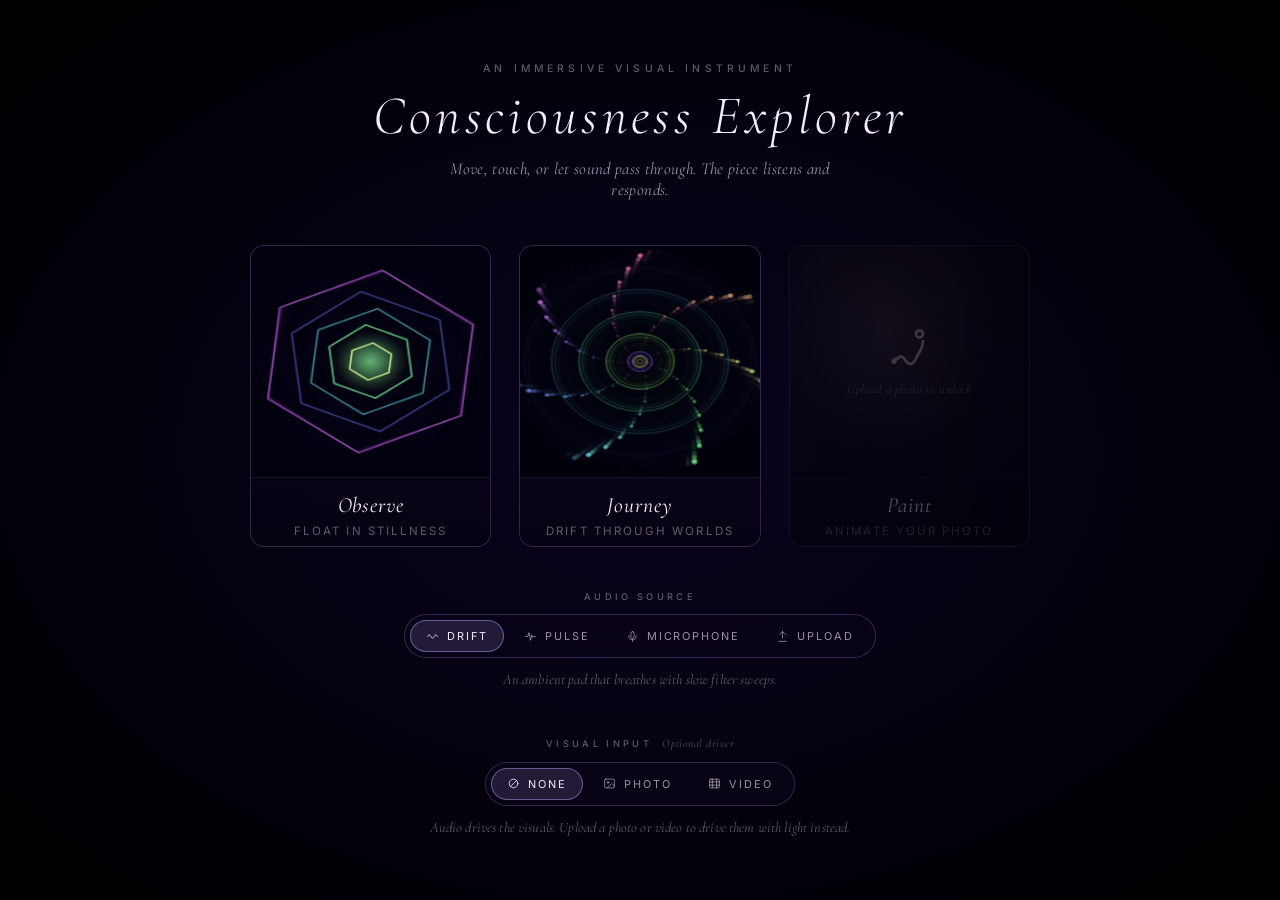
==== commit 02d22dbc: "Paint Mode: phase director with 7 distinct treatments Replaces the single-effect PaintingMode with a" ====
--- a/index.html
+++ b/index.html
@@ -589,18 +589,31 @@
     this.W=0;this.H=0;
     this.photoCv=document.createElement('canvas');
     this.photoCx=this.photoCv.getContext('2d');
+    this.photoMirrorCv=document.createElement('canvas');
+    this.photoMirrorCx=this.photoMirrorCv.getContext('2d');
     this.buf=document.createElement('canvas');
     this.bufCx=this.buf.getContext('2d');
     this.img=null;this.t=0;this.active=false;
+    // Phase director — cycles through distinct treatments
+    this.phases=['bloom','mandala','liquid','vortex','shatter','chroma','slitscan'];
+    this.phaseIdx=0;this.prevPhase=null;
+    this.phaseT=0;this.phaseDur=16;this.phaseFade=1;
+    this.bassCoolT=0;this.ripples=[];this.mirror=false;
+    this.phaseName='';
   }
   init(img,W,H){
     this.img=img;this.active=true;this.t=0;
+    this.phaseIdx=Math.floor(Math.random()*this.phases.length);
+    this.prevPhase=null;this.phaseT=0;this.phaseDur=14+Math.random()*8;this.phaseFade=1;
+    this.ripples.length=0;this.mirror=false;
+    this.phaseName=this.phases[this.phaseIdx];
     this.resize(W,H);
   }
   resize(W,H){
     if(!W||!H)return;
     this.W=W;this.H=H;
     this.photoCv.width=W;this.photoCv.height=H;
+    this.photoMirrorCv.width=W;this.photoMirrorCv.height=H;
     this.buf.width=W;this.buf.height=H;
     if(!this.img)return;
     const iw=this.img.naturalWidth||this.img.width||W;
@@ -609,61 +622,260 @@
     const dw=iw*s,dh=ih*s;
     this.photoCx.fillStyle='#050014';this.photoCx.fillRect(0,0,W,H);
     this.photoCx.drawImage(this.img,(W-dw)/2,(H-dh)/2,dw,dh);
-    // Seed the evolving buffer with the photo so frame 1 shows the image
+    // Mirrored copy for kaleido/mirror tricks
+    this.photoMirrorCx.save();
+    this.photoMirrorCx.fillStyle='#050014';this.photoMirrorCx.fillRect(0,0,W,H);
+    this.photoMirrorCx.translate(W,0);this.photoMirrorCx.scale(-1,1);
+    this.photoMirrorCx.drawImage(this.photoCv,0,0);
+    this.photoMirrorCx.restore();
+    // Seed the evolving buffer so frame 1 shows the image
     this.bufCx.fillStyle='#050014';this.bufCx.fillRect(0,0,W,H);
     this.bufCx.drawImage(this.photoCv,0,0);
   }
+  _cut(bassDriven){
+    this.prevPhase=this.phases[this.phaseIdx];
+    // Pick a new phase that isn't the current one
+    let next=this.phaseIdx;
+    while(next===this.phaseIdx)next=Math.floor(Math.random()*this.phases.length);
+    this.phaseIdx=next;
+    this.phaseT=0;this.phaseDur=bassDriven?(10+Math.random()*6):(14+Math.random()*8);
+    this.phaseFade=0;
+    this.phaseName=this.phases[this.phaseIdx];
+    if(Math.random()<0.35)this.mirror=!this.mirror;
+  }
   update(dt,audio){
     if(!this.active)return;
-    this.t+=dt;
+    this.t+=dt;this.phaseT+=dt;this.bassCoolT-=dt;
     const t=this.t,W=this.W,H=this.H,cx=this.bufCx;
     if(!W||!H)return;
-    // Gentle dimming so old echoes bleed toward black instead of saturating
+    // Phase transition — timed, or bass-driven cuts (rate-limited)
+    if(this.phaseT>this.phaseDur){this._cut(false);}
+    else if(audio.bass>0.82&&this.bassCoolT<=0&&this.phaseT>4){
+      this._cut(true);this.bassCoolT=4;
+    }
+    this.phaseFade=Math.min(1,this.phaseT/1.6);
+    // Spawn ripple on strong bass (global effect, runs across phases)
+    if(audio.bass>0.62&&this.bassCoolT<3){
+      if(this.ripples.length<8&&Math.random()<audio.bass*0.4){
+        this.ripples.push({x:W*(.2+Math.random()*.6),y:H*(.2+Math.random()*.6),
+          r:10,maxR:Math.hypot(W,H)*.7,a:0.5,hue:Math.random()*360});
+      }
+    }
+    // ── Continuous base: dim + feedback echo ──
     cx.save();
     cx.globalCompositeOperation='source-over';
-    cx.fillStyle=`rgba(4,0,18,${(0.04+audio.treble*0.035).toFixed(3)})`;
+    cx.fillStyle=`rgba(4,0,18,${(0.045+audio.treble*0.04).toFixed(3)})`;
     cx.fillRect(0,0,W,H);
     cx.restore();
-    // Feedback pass: draw current buffer onto itself with tiny transform
     cx.save();
     cx.translate(W/2,H/2);
-    const breath=1.002+0.006*Math.sin(t*0.42)+audio.bass*0.010;
-    const rot=0.0008*Math.sin(t*0.31)+(Math.sin(t*1.2)*audio.mid*0.004);
+    const breath=1.002+0.006*Math.sin(t*0.42)+audio.bass*0.01;
+    const rot=0.0007*Math.sin(t*0.31)+Math.sin(t*1.2)*audio.mid*0.004;
     cx.rotate(rot);cx.scale(breath,breath);
-    cx.globalAlpha=0.78;
+    cx.globalAlpha=0.76;
     cx.drawImage(this.buf,-W/2,-H/2);
     cx.restore();
-    // Liquify strips: re-assert the photo in melting horizontal bands
+    // ── Active phase (+ prev during crossfade) ──
+    const src=this.mirror?this.photoMirrorCv:this.photoCv;
+    if(this.prevPhase&&this.phaseFade<1){
+      this._renderPhase(this.prevPhase,src,audio,1-this.phaseFade);
+    }
+    this._renderPhase(this.phases[this.phaseIdx],src,audio,this.phaseFade);
+    // ── Global overlays: ripples + bass bloom ──
+    this._drawRipples(cx,dt,audio);
+    if(audio.bass>0.55){
+      cx.save();
+      cx.globalCompositeOperation='screen';
+      cx.globalAlpha=Math.min(0.3,(audio.bass-0.4)*0.55);
+      const s=1.01+audio.bass*0.06;
+      cx.translate(W/2,H/2);cx.scale(s,s);cx.translate(-W/2,-H/2);
+      cx.drawImage(src,0,0);
+      cx.restore();
+    }
+  }
+  _renderPhase(name,src,audio,a){
+    const cx=this.bufCx,W=this.W,H=this.H,t=this.t;
+    if(a<=0.005)return;
+    if(name==='bloom')return this._phaseBloom(cx,src,W,H,t,audio,a);
+    if(name==='mandala')return this._phaseMandala(cx,src,W,H,t,audio,a);
+    if(name==='liquid')return this._phaseLiquid(cx,src,W,H,t,audio,a);
+    if(name==='vortex')return this._phaseVortex(cx,src,W,H,t,audio,a);
+    if(name==='shatter')return this._phaseShatter(cx,src,W,H,t,audio,a);
+    if(name==='chroma')return this._phaseChroma(cx,src,W,H,t,audio,a);
+    if(name==='slitscan')return this._phaseSlitscan(cx,src,W,H,t,audio,a);
+  }
+  // ── Phase 1: bloom — melting horizontal strips, our original effect refined ──
+  _phaseBloom(cx,src,W,H,t,audio,a){
     const N=36,sh=H/N;
     cx.save();
-    cx.globalAlpha=0.075+audio.mid*0.14+0.03*Math.sin(t*0.6);
+    cx.globalAlpha=a*(0.075+audio.mid*0.14+0.03*Math.sin(t*0.6));
     for(let i=0;i<N;i++){
       const y=i*sh;
-      const phase=t*0.55+i*0.22;
-      const offX=Math.sin(phase)*(16+audio.bass*40);
-      cx.drawImage(this.photoCv,0,y,W,sh+1,offX,y,W,sh+1);
+      const offX=Math.sin(t*0.55+i*0.22)*(16+audio.bass*40);
+      cx.drawImage(src,0,y,W,sh+1,offX,y,W,sh+1);
     }
     cx.restore();
-    // Vertical column shimmer — every other frame, thin
     if(((this.t*60)|0)%2===0){
       const M=24,sw=W/M;
       cx.save();
-      cx.globalAlpha=0.035+audio.treble*0.08;
+      cx.globalAlpha=a*(0.035+audio.treble*0.08);
       for(let i=0;i<M;i++){
         const x=i*sw;
         const offY=Math.cos(t*0.7+i*0.31)*(8+audio.treble*22);
-        cx.drawImage(this.photoCv,x,0,sw+1,H,x,offY,sw+1,H);
+        cx.drawImage(src,x,0,sw+1,H,x,offY,sw+1,H);
       }
       cx.restore();
     }
-    // Bass bloom: brief screen-blended photo bloom on strong bass
-    if(audio.bass>0.55){
+  }
+  // ── Phase 2: mandala — N-fold radial kaleidoscope ──
+  _phaseMandala(cx,src,W,H,t,audio,a){
+    const N=6+(((t*0.08)|0)%3)*2; // 6, 8, 10 cycling
+    const baseRot=t*0.14+audio.bass*0.3;
+    const srcScale=0.9+0.15*Math.sin(t*0.5);
+    cx.save();
+    cx.globalAlpha=a*(0.3+audio.bass*0.25);
+    cx.globalCompositeOperation='source-over';
+    cx.translate(W/2,H/2);
+    const r=Math.max(W,H)*0.8;
+    for(let i=0;i<N;i++){
+      cx.save();
+      cx.rotate(i*TAU/N+baseRot);
+      if(i%2)cx.scale(1,-1);
+      cx.beginPath();
+      cx.moveTo(0,0);cx.arc(0,0,r,-Math.PI/N,Math.PI/N);cx.closePath();
+      cx.clip();
+      cx.scale(srcScale,srcScale);
+      cx.drawImage(src,-W/2,-H/2);
+      cx.restore();
+    }
+    cx.restore();
+  }
+  // ── Phase 3: liquid — flow-field tile displacement (pseudo-Perlin via composed sines) ──
+  _phaseLiquid(cx,src,W,H,t,audio,a){
+    const cols=22,rows=14;
+    const cw=W/cols,rh=H/rows;
+    cx.save();
+    cx.globalAlpha=a*(0.1+audio.mid*0.14);
+    for(let r=0;r<rows;r++){
+      for(let c=0;c<cols;c++){
+        const u=c/cols,v=r/rows;
+        const dx=Math.sin(v*6.3+t*0.45)*(14+audio.bass*30)+Math.sin(u*9.1+t*0.27)*6;
+        const dy=Math.cos(u*5.7+t*0.38)*(14+audio.bass*30)+Math.cos(v*8.3+t*0.19)*6;
+        cx.drawImage(src,c*cw,r*rh,cw+1,rh+1,c*cw+dx,r*rh+dy,cw+1,rh+1);
+      }
+    }
+    cx.restore();
+  }
+  // ── Phase 4: vortex — concentric ring rotations (twirl) ──
+  _phaseVortex(cx,src,W,H,t,audio,a){
+    // Concentric radial slices each rotated by an increasing angle → approximates twirl
+    const rings=8;
+    const maxR=Math.hypot(W,H)*0.55;
+    const baseRot=t*0.25+audio.bass*0.6;
+    cx.save();
+    cx.translate(W/2,H/2);
+    for(let i=rings-1;i>=0;i--){
+      const r0=(i/rings)*maxR;
+      const r1=((i+1)/rings)*maxR;
+      const twist=baseRot*(1+i*0.15);
+      cx.save();
+      cx.beginPath();cx.arc(0,0,r1,0,TAU);
+      if(i>0){cx.arc(0,0,r0,0,TAU,true);}
+      cx.clip();
+      cx.rotate(twist);
+      const scl=1+Math.sin(t*0.6+i*0.4)*0.05;
+      cx.scale(scl,scl);
+      cx.globalAlpha=a*(0.22+audio.bass*0.15);
+      cx.drawImage(src,-W/2,-H/2);
+      cx.restore();
+    }
+    cx.restore();
+  }
+  // ── Phase 5: shatter — tile grid drifts and rotates independently ──
+  _phaseShatter(cx,src,W,H,t,audio,a){
+    const N=9;
+    const cw=W/N,rh=H/N;
+    cx.save();
+    cx.globalAlpha=a*(0.16+audio.bass*0.2);
+    for(let r=0;r<N;r++){
+      for(let c=0;c<N;c++){
+        const seed=r*N+c;
+        const phase=t*0.35+seed*0.73;
+        const dx=Math.sin(phase)*(14+audio.bass*60);
+        const dy=Math.cos(phase*1.31)*(14+audio.bass*60);
+        const rot=Math.sin(phase*0.7)*0.2;
+        const cx0=c*cw+cw/2+dx;
+        const cy0=r*rh+rh/2+dy;
+        cx.save();
+        cx.translate(cx0,cy0);cx.rotate(rot);
+        cx.drawImage(src,c*cw,r*rh,cw+1,rh+1,-cw/2-0.5,-rh/2-0.5,cw+1,rh+1);
+        cx.restore();
+      }
+    }
+    cx.restore();
+  }
+  // ── Phase 6: chroma — chromatic aberration / hue-split echoes ──
+  _phaseChroma(cx,src,W,H,t,audio,a){
+    const split=4+audio.bass*22+Math.sin(t*1.3)*4;
+    cx.save();
+    cx.globalCompositeOperation='screen';
+    cx.globalAlpha=a*0.24;
+    try{cx.filter='hue-rotate(-55deg) saturate(1.5)';}catch(e){}
+    cx.drawImage(src,split,Math.sin(t*0.7)*3);
+    try{cx.filter='hue-rotate(55deg) saturate(1.5)';}catch(e){}
+    cx.drawImage(src,-split,-Math.sin(t*0.7)*3);
+    try{cx.filter='hue-rotate(140deg) saturate(1.3)';}catch(e){}
+    cx.globalAlpha=a*0.14;
+    cx.drawImage(src,0,split*0.4);
+    try{cx.filter='none';}catch(e){}
+    cx.restore();
+    cx.save();cx.globalAlpha=a*0.16;cx.drawImage(src,0,0);cx.restore();
+  }
+  // ── Phase 7: slitscan — rows shift by sin(y*t), vertical melt ──
+  _phaseSlitscan(cx,src,W,H,t,audio,a){
+    const N=Math.max(40,Math.min(80,(H/8)|0));
+    const sh=H/N;
+    cx.save();
+    cx.globalAlpha=a*(0.11+audio.mid*0.13);
+    for(let i=0;i<N;i++){
+      const y=i*sh;
+      const v=i/N;
+      const offX=Math.sin(v*14+t*1.1)*(22+audio.bass*44)*Math.sin(t*0.3+v*3);
+      cx.drawImage(src,0,y,W,sh+1,offX,y,W,sh+1);
+    }
+    cx.restore();
+    // Occasional horizontal "glitch" band
+    if(Math.random()<0.015+audio.bass*0.1){
+      const gy=Math.random()*H,gh=4+Math.random()*18;
       cx.save();
       cx.globalCompositeOperation='screen';
-      cx.globalAlpha=Math.min(0.28,(audio.bass-0.4)*0.55);
-      const s=1.01+audio.bass*0.06;
-      cx.translate(W/2,H/2);cx.scale(s,s);cx.translate(-W/2,-H/2);
+      cx.globalAlpha=a*(0.2+audio.bass*0.3);
+      try{cx.filter='hue-rotate(120deg) saturate(1.6)';}catch(e){}
+      cx.drawImage(src,0,gy,W,gh,-40-audio.bass*60,gy,W,gh);
+      try{cx.filter='none';}catch(e){}
+      cx.restore();
+    }
+  }
+  // Expanding ring of photo reveals (bass ripples)
+  _drawRipples(cx,dt,audio){
+    if(!this.ripples.length)return;
+    const W=this.W,H=this.H;
+    for(let i=this.ripples.length-1;i>=0;i--){
+      const r=this.ripples[i];
+      r.r+=dt*(180+audio.bass*120);
+      r.a*=0.985;
+      if(r.r>r.maxR||r.a<0.02){this.ripples.splice(i,1);continue;}
+      const thick=Math.max(12,40-(r.r/r.maxR)*32);
+      cx.save();
+      cx.globalCompositeOperation='screen';
+      cx.globalAlpha=r.a;
+      cx.beginPath();
+      cx.arc(r.x,r.y,r.r+thick,0,TAU);
+      cx.arc(r.x,r.y,Math.max(0,r.r-thick),0,TAU,true);
+      cx.clip();
+      try{cx.filter=`hue-rotate(${(r.hue)|0}deg) saturate(1.4)`;}catch(e){}
       cx.drawImage(this.photoCv,0,0);
+      try{cx.filter='none';}catch(e){}
       cx.restore();
     }
   }
@@ -673,10 +885,11 @@
   }
   teardown(){
     this.active=false;this.img=null;this.t=0;
-    // Clear buffers so next session starts fresh
+    this.prevPhase=null;this.ripples.length=0;this.mirror=false;
     if(this.W&&this.H){
       this.bufCx.clearRect(0,0,this.W,this.H);
       this.photoCx.clearRect(0,0,this.W,this.H);
+      this.photoMirrorCx.clearRect(0,0,this.W,this.H);
     }
   }
 }
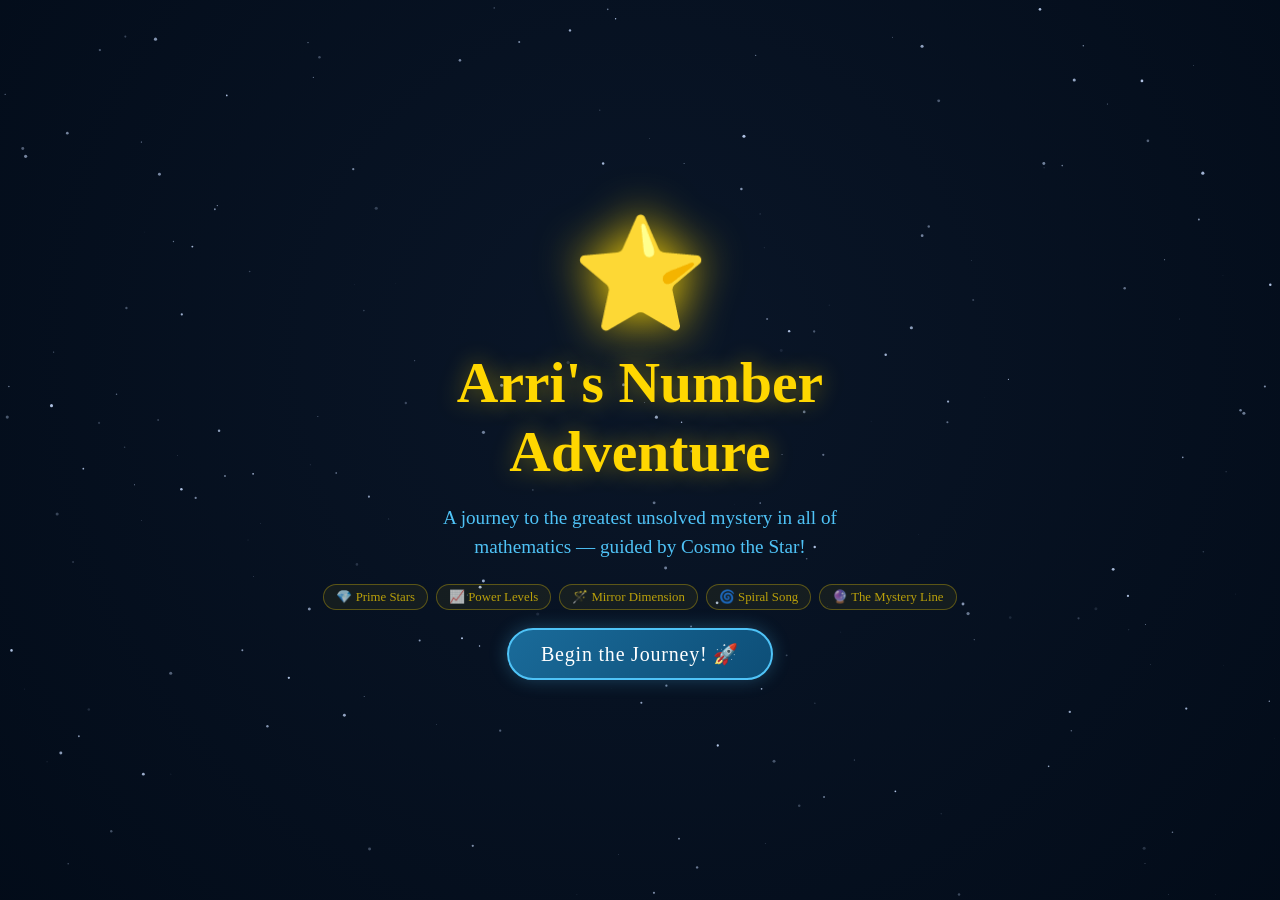
==== commit 759dc17f: "Build Riemann Hypothesis learning app for Arri Five-chapter guided story mode with Cosmo the Star as" ====
--- a/index.html
+++ b/index.html
@@ -2,2865 +2,1065 @@
 <html lang="en">
 <head>
 <meta charset="UTF-8">
-<meta name="viewport" content="width=device-width, initial-scale=1.0">
-<title>Consciousness Explorer</title>
-<link rel="preconnect" href="https://fonts.googleapis.com">
-<link rel="preconnect" href="https://fonts.gstatic.com" crossorigin>
-<link href="https://fonts.googleapis.com/css2?family=Cormorant+Garamond:ital,wght@0,300;0,400;1,300;1,400&family=Inter:wght@400;500&display=swap" rel="stylesheet">
+<meta name="viewport" content="width=device-width, initial-scale=1.0, user-scalable=no">
+<title>Arri's Number Adventure</title>
 <style>
 :root{
-  --serif:'Cormorant Garamond',Georgia,'Times New Roman',serif;
-  --sans:-apple-system,BlinkMacSystemFont,'Inter','Helvetica Neue',Arial,sans-serif;
-  --ink:#f4ecff;
-  --ink-dim:rgba(244,236,255,.62);
-  --ink-faint:rgba(244,236,255,.38);
-  --accent:#c8a8ff;
-  --accent-soft:rgba(200,168,255,.14);
-  --accent-line:rgba(200,168,255,.22);
-  --accent-line-strong:rgba(200,168,255,.45);
-  --active:#8affd0;
-  --active-soft:rgba(138,255,208,.12);
-  --active-line:rgba(138,255,208,.42);
-  --glass:rgba(12,4,28,.55);
-  --glass-strong:rgba(12,4,28,.78);
-  --ease:cubic-bezier(.4,.0,.2,1);
-  --ease-out:cubic-bezier(.16,1,.3,1);
-  --radius-sm:10px;
-  --radius-md:14px;
-  --radius-lg:20px;
-  --radius-pill:999px;
+  --bg:#020b18;--bg2:#0a1628;--yellow:#ffd700;--orange:#ff9d00;
+  --accent:#4fc3f7;--text:#e8f4ff;--bubble:rgba(4,16,42,0.94);
+  --prime:#ffe100;--comp:#1e2d45;--font:'Georgia',serif;
+  --green:#4cff8f;--purple:#c084fc;--red:#ff6b6b;
 }
 *{margin:0;padding:0;box-sizing:border-box;-webkit-tap-highlight-color:transparent;}
-html,body{width:100%;height:100%;overflow:hidden;background:#000;color:var(--ink);font-family:var(--sans);-webkit-font-smoothing:antialiased;-moz-osx-font-smoothing:grayscale;}
-canvas{display:block;width:100vw;height:100vh;cursor:none;}
-button{font-family:inherit;color:inherit;background:none;border:none;cursor:pointer;}
-svg{display:block;}
-
-/* ═══ ENTRY SCREEN ═══ */
-#entry{position:fixed;inset:0;display:flex;flex-direction:column;align-items:center;justify-content:center;padding:32px 20px;background:radial-gradient(ellipse at center,#0a0420 0%,#020008 70%,#000 100%);z-index:10;transition:opacity 1.4s var(--ease);}
-#entry.hidden{opacity:0;pointer-events:none;}
-.entry-inner{display:flex;flex-direction:column;align-items:center;gap:clamp(28px,5vh,56px);max-width:780px;width:100%;}
-.entry-head{display:flex;flex-direction:column;align-items:center;gap:14px;}
-.kicker{font-family:var(--sans);font-size:.65rem;letter-spacing:.4em;text-transform:uppercase;color:var(--ink-faint);font-weight:500;}
-#entry h1{font-family:var(--serif);font-weight:300;color:var(--ink);font-size:clamp(2rem,5vw,3.4rem);letter-spacing:.08em;font-style:italic;line-height:1;}
-.tagline{font-family:var(--serif);font-style:italic;font-size:clamp(.85rem,1.8vw,1.05rem);color:var(--ink-dim);letter-spacing:.02em;text-align:center;max-width:420px;}
-#mode-panels{display:flex;gap:clamp(14px,2.5vw,28px);width:100%;justify-content:center;}
-.mode-panel{flex:1;max-width:340px;aspect-ratio:4/5;border:1px solid var(--accent-line);border-radius:var(--radius-md);overflow:hidden;cursor:pointer;position:relative;transition:transform .5s var(--ease-out),border-color .5s var(--ease-out),box-shadow .6s var(--ease-out);background:linear-gradient(180deg,rgba(16,6,36,.75),rgba(6,2,18,.85));backdrop-filter:blur(2px);}
-.mode-panel:hover{border-color:var(--accent-line-strong);transform:translateY(-4px);box-shadow:0 16px 48px -16px rgba(120,80,200,.35),0 0 0 1px rgba(200,168,255,.05);}
-.mode-panel canvas{width:100%;height:calc(100% - 68px);display:block;}
-.mode-panel.disabled{opacity:.32;cursor:not-allowed;pointer-events:none;filter:saturate(.4);}
-.mode-panel.disabled:hover{transform:none;border-color:var(--accent-line);box-shadow:none;}
-.paint-panel .paint-preview{width:100%;height:calc(100% - 68px);display:flex;flex-direction:column;align-items:center;justify-content:center;gap:12px;background:radial-gradient(ellipse at 40% 35%,rgba(255,196,138,.18),rgba(16,6,36,.1) 60%,transparent 85%);}
-.paint-panel .paint-preview svg{width:42px;height:42px;color:#ffc48a;opacity:.8;}
-.paint-panel .paint-preview-note{font-family:var(--serif);font-style:italic;font-size:.78rem;color:var(--ink-faint);letter-spacing:.04em;text-align:center;padding:0 12px;}
-.paint-panel:not(.disabled) .paint-preview-note{opacity:0;}
-.paint-panel:not(.disabled){border-color:rgba(255,196,138,.35);}
-.paint-panel:not(.disabled):hover{border-color:rgba(255,196,138,.6);box-shadow:0 16px 48px -16px rgba(255,180,110,.35);}
-.mode-label{text-align:center;padding:14px 10px;border-top:1px solid rgba(200,168,255,.08);}
-.mode-label .primary{font-family:var(--serif);font-style:italic;color:var(--ink);font-size:clamp(1rem,2.2vw,1.35rem);letter-spacing:.04em;}
-.mode-label .secondary{font-family:var(--sans);color:var(--ink-faint);font-size:clamp(.6rem,1.2vw,.72rem);letter-spacing:.18em;text-transform:uppercase;margin-top:6px;}
-/* ═══ SOURCE PICKER (splash) ═══ */
-.source-section{display:flex;flex-direction:column;align-items:center;gap:12px;width:100%;}
-.section-label{font-family:var(--sans);font-size:.58rem;letter-spacing:.36em;text-transform:uppercase;color:var(--ink-faint);font-weight:500;display:inline-flex;align-items:baseline;gap:10px;}
-.section-aside{font-family:var(--serif);font-style:italic;font-size:.72rem;letter-spacing:.04em;text-transform:none;color:var(--ink-faint);opacity:.75;}
-.source-pills{display:flex;gap:4px;padding:5px;border:1px solid var(--accent-line);border-radius:var(--radius-pill);background:var(--glass);backdrop-filter:blur(14px);-webkit-backdrop-filter:blur(14px);flex-wrap:wrap;justify-content:center;max-width:100%;}
-.source-pill{display:inline-flex;align-items:center;gap:8px;padding:9px 16px;border-radius:var(--radius-pill);font-family:var(--sans);font-size:.68rem;letter-spacing:.18em;text-transform:uppercase;color:var(--ink-dim);transition:color .3s var(--ease),background .3s var(--ease);cursor:pointer;white-space:nowrap;}
-.source-pill:hover{color:var(--ink);background:var(--accent-soft);}
-.source-pill.active{color:var(--ink);background:var(--accent-soft);box-shadow:0 0 0 1px var(--accent-line-strong) inset;}
-.source-pill.active[data-source="mic"]{color:var(--active);box-shadow:0 0 0 1px var(--active-line) inset;background:var(--active-soft);}
-.source-pill.active[data-visual="photo"],.source-pill.active[data-visual="video"]{color:#ffc48a;box-shadow:0 0 0 1px rgba(255,196,138,.4) inset;background:rgba(255,196,138,.1);}
-.source-pill svg{width:13px;height:13px;}
-.source-pill.file-pill{position:relative;}
-.source-pill.file-pill input{position:absolute;inset:0;opacity:0;cursor:pointer;font-size:0;}
-.source-hint{font-family:var(--serif);font-style:italic;font-size:.9rem;color:var(--ink-faint);letter-spacing:.01em;text-align:center;min-height:1.3em;max-width:440px;line-height:1.4;transition:opacity .3s var(--ease);}
-
-/* ═══ SOURCE INDICATOR (in-experience corner) ═══ */
-#source-indicator{position:fixed;top:22px;left:22px;display:inline-flex;align-items:center;gap:9px;padding:7px 14px 7px 11px;border:1px solid var(--accent-line);border-radius:var(--radius-pill);background:var(--glass);backdrop-filter:blur(14px);-webkit-backdrop-filter:blur(14px);z-index:25;opacity:0;transition:opacity .6s var(--ease);pointer-events:none;font-family:var(--sans);font-size:.6rem;font-weight:500;letter-spacing:.26em;text-transform:uppercase;color:var(--ink-dim);}
-#source-indicator.visible{opacity:1;}
-#source-indicator .dot{width:6px;height:6px;border-radius:50%;background:var(--accent);box-shadow:0 0 10px rgba(200,168,255,.6);animation:src-pulse 2.6s ease-in-out infinite;}
-#source-indicator.mic .dot{background:var(--active);box-shadow:0 0 10px rgba(138,255,208,.6);}
-#source-indicator.visual .dot{background:#ffc48a;box-shadow:0 0 10px rgba(255,196,138,.6);}
-@keyframes src-pulse{0%,100%{opacity:.45;}50%{opacity:1;}}
-
-/* ═══ IN-EXPERIENCE CONTROLS ═══ */
-#controls{position:fixed;top:18px;right:18px;display:flex;gap:6px;padding:6px;z-index:25;opacity:0;transition:opacity .6s var(--ease);pointer-events:none;background:var(--glass);border:1px solid var(--accent-line);border-radius:var(--radius-pill);backdrop-filter:blur(14px);-webkit-backdrop-filter:blur(14px);}
-#controls.visible{opacity:1;pointer-events:auto;}
-.ctrl-btn{width:36px;height:36px;border-radius:50%;color:var(--ink-dim);display:flex;align-items:center;justify-content:center;transition:color .3s var(--ease),background .3s var(--ease);}
-.ctrl-btn svg{width:16px;height:16px;stroke-width:1.5;}
-.ctrl-btn:hover{color:var(--ink);background:var(--accent-soft);}
-.ctrl-btn.active{color:var(--active);background:var(--active-soft);}
-.ctrl-btn.muted{color:var(--ink-faint);}
-
-/* ═══ LAYERS PANEL (power-user, hidden by default) ═══ */
-#hud{position:fixed;top:72px;right:18px;z-index:22;opacity:0;transform:translateY(-6px);pointer-events:none;transition:opacity .4s var(--ease),transform .4s var(--ease);display:flex;flex-direction:column;gap:10px;padding:16px;background:var(--glass-strong);border:1px solid var(--accent-line);border-radius:var(--radius-md);backdrop-filter:blur(18px);-webkit-backdrop-filter:blur(18px);min-width:220px;}
-#hud.visible{opacity:1;transform:translateY(0);pointer-events:auto;}
-.hud-title{font-family:var(--sans);font-size:.58rem;letter-spacing:.3em;text-transform:uppercase;color:var(--ink-faint);padding-bottom:2px;}
-.hud-grid{display:grid;grid-template-columns:repeat(3,1fr);gap:6px;}
-.hud-btn{padding:7px 10px;border:1px solid transparent;border-radius:var(--radius-sm);background:rgba(255,255,255,.03);color:var(--ink-faint);font-family:var(--sans);font-size:.65rem;letter-spacing:.12em;text-transform:uppercase;transition:color .25s var(--ease),background .25s var(--ease),border-color .25s var(--ease);}
-.hud-btn:hover{color:var(--ink);background:var(--accent-soft);}
-.hud-btn.on{color:var(--ink);background:var(--accent-soft);border-color:var(--accent-line);}
-
-/* ═══ SCENE NAME REVEAL ═══ */
-#phase-label{position:fixed;top:24px;left:50%;transform:translateX(-50%);font-family:var(--serif);font-style:italic;font-size:.95rem;letter-spacing:.32em;text-transform:uppercase;color:var(--ink-dim);z-index:20;pointer-events:none;opacity:0;transition:opacity 1.2s var(--ease);white-space:nowrap;}
-#phase-label.visible{opacity:.8;}
-
-@media (max-width:540px){
-  #controls{top:12px;right:12px;}
-  #hud{top:62px;right:12px;left:12px;min-width:0;}
-  .hud-grid{grid-template-columns:repeat(3,1fr);}
-  #phase-label{font-size:.75rem;letter-spacing:.28em;}
-  #source-indicator{top:14px;left:14px;padding:6px 11px 6px 9px;font-size:.52rem;letter-spacing:.2em;}
-  .source-pill{padding:8px 12px;font-size:.62rem;letter-spacing:.15em;}
-  .source-hint{font-size:.78rem;}
-}
+html,body{width:100%;height:100%;background:var(--bg);font-family:var(--font);overflow:hidden;color:var(--text);touch-action:manipulation;}
+#bg{position:fixed;inset:0;z-index:0;}
+
+/* ── APP SHELL ── */
+#app{position:fixed;inset:0;z-index:1;}
+
+/* ── SCREENS ── */
+.screen{position:absolute;inset:0;display:flex;flex-direction:column;align-items:center;justify-content:center;
+  opacity:0;pointer-events:none;transition:opacity .7s ease;}
+.screen.active{opacity:1;pointer-events:all;}
+
+/* ── TITLE ── */
+#s-title{gap:18px;text-align:center;padding:20px;}
+.cosmo-xl{font-size:clamp(64px,14vw,110px);animation:float 3s ease-in-out infinite;filter:drop-shadow(0 0 24px gold);line-height:1;}
+@keyframes float{0%,100%{transform:translateY(0);}50%{transform:translateY(-14px);}}
+#s-title h1{font-size:clamp(1.8rem,5.5vw,3.6rem);color:var(--yellow);text-shadow:0 0 24px rgba(255,215,0,.45);line-height:1.2;}
+#s-title .sub{font-size:clamp(.85rem,2.5vw,1.2rem);color:var(--accent);max-width:420px;line-height:1.5;}
+.chapter-badges{display:flex;flex-wrap:wrap;justify-content:center;gap:8px;margin-top:4px;}
+.badge{padding:4px 12px;border:1px solid rgba(255,215,0,.3);border-radius:20px;
+  font-size:clamp(.6rem,1.6vw,.8rem);color:rgba(255,215,0,.7);background:rgba(255,215,0,.06);}
+
+/* ── CHAPTER SCREENS ── */
+.ch-screen{padding:8px 10px 130px;flex-direction:column;}
+.ch-title{font-size:clamp(.7rem,1.8vw,1rem);color:var(--accent);letter-spacing:.18em;text-transform:uppercase;margin-bottom:6px;flex-shrink:0;}
+.ch-body{flex:1;width:100%;max-width:720px;display:flex;align-items:center;justify-content:center;position:relative;min-height:0;overflow:hidden;}
+
+/* ── BUTTONS ── */
+.btn{padding:12px 32px;background:linear-gradient(135deg,#1a6b9a,#0d4e77);border:2px solid var(--accent);
+  border-radius:30px;color:#fff;font-family:var(--font);font-size:clamp(.95rem,2.5vw,1.25rem);cursor:pointer;
+  letter-spacing:.04em;transition:all .25s;box-shadow:0 0 18px rgba(79,195,247,.28);}
+.btn:hover,.btn:active{background:linear-gradient(135deg,#2a8bc4,#1a6b9a);box-shadow:0 0 28px rgba(79,195,247,.5);transform:scale(1.04);}
+.btn-sm{padding:7px 20px;font-size:clamp(.72rem,2vw,.88rem);border-radius:18px;border-width:1px;}
+
+/* ── NARRATOR ── */
+#narrator{position:fixed;bottom:0;left:0;right:0;display:flex;align-items:flex-end;padding:10px 12px 12px;
+  gap:10px;z-index:200;opacity:0;transform:translateY(24px);transition:all .5s ease;pointer-events:none;}
+#narrator.vis{opacity:1;transform:translateY(0);pointer-events:all;}
+#cosmo{font-size:clamp(40px,8vw,58px);animation:float 3.2s ease-in-out infinite;flex-shrink:0;filter:drop-shadow(0 0 10px gold);cursor:default;user-select:none;}
+#bubble{flex:1;background:var(--bubble);border:1.5px solid rgba(79,195,247,.38);border-radius:16px;
+  padding:11px 14px 10px;display:flex;flex-direction:column;gap:7px;backdrop-filter:blur(12px);
+  box-shadow:0 4px 24px rgba(0,0,0,.55);max-width:600px;}
+#nt{font-size:clamp(.82rem,2.2vw,1.08rem);color:var(--text);line-height:1.55;min-height:36px;}
+#nt .hi{color:var(--yellow);font-weight:bold;}
+#nt .em{color:var(--accent);}
+#nt .spell{color:var(--purple);}
+#nt .power{color:var(--orange);}
+#nt .green{color:var(--green);}
+#na{display:flex;gap:8px;justify-content:flex-end;align-items:center;}
+#na .hint{font-size:clamp(.6rem,1.5vw,.72rem);color:rgba(255,255,255,.35);flex:1;}
+#btn-next{padding:7px 20px;background:rgba(79,195,247,.18);border:1px solid var(--accent);border-radius:18px;
+  color:var(--accent);font-family:var(--font);font-size:clamp(.72rem,2vw,.88rem);cursor:pointer;transition:all .2s;white-space:nowrap;}
+#btn-next:hover,#btn-next:active{background:rgba(79,195,247,.32);}
+#btn-next:disabled{opacity:.35;cursor:default;}
+
+/* ── PROGRESS ── */
+#progress{position:fixed;top:10px;left:50%;transform:translateX(-50%);display:flex;gap:12px;z-index:150;
+  opacity:0;transition:opacity .5s;}
+#progress.vis{opacity:1;}
+.dot{width:11px;height:11px;border-radius:50%;background:rgba(255,255,255,.15);
+  border:1.5px solid rgba(255,255,255,.25);transition:all .4s;}
+.dot.done{background:var(--yellow);border-color:var(--yellow);}
+.dot.cur{background:var(--accent);border-color:var(--accent);transform:scale(1.45);}
+
+/* ── CH1 SIEVE ── */
+#sieve{display:grid;grid-template-columns:repeat(10,1fr);gap:clamp(3px,.8vw,7px);padding:4px;width:100%;max-width:600px;}
+.nc{aspect-ratio:1;display:flex;align-items:center;justify-content:center;
+  border-radius:6px;font-size:clamp(.55rem,1.5vw,.95rem);font-weight:bold;
+  cursor:default;transition:all .35s ease;border:1.5px solid rgba(255,255,255,.12);
+  background:rgba(255,255,255,.05);color:rgba(255,255,255,.55);user-select:none;position:relative;overflow:hidden;}
+.nc::before{content:'';position:absolute;inset:0;background:linear-gradient(135deg,rgba(255,255,255,.05),transparent);pointer-events:none;}
+.nc.prime{background:radial-gradient(circle,rgba(255,210,0,.28),rgba(255,140,0,.08));
+  border-color:var(--yellow);color:var(--yellow);box-shadow:0 0 10px rgba(255,200,0,.38);
+  border-radius:50%;transform:scale(1.04);}
+.nc.comp{background:rgba(30,45,69,.4);border-color:rgba(255,255,255,.05);
+  color:rgba(255,255,255,.15);text-decoration:line-through;text-decoration-color:rgba(255,80,80,.4);}
+.nc.one{border-color:rgba(100,100,200,.28);color:rgba(150,150,255,.4);text-decoration:line-through;}
+.nc.lit{animation:litup .25s ease;border-color:var(--accent);color:var(--accent);box-shadow:0 0 14px rgba(79,195,247,.6);}
+@keyframes litup{0%{transform:scale(1.3);}100%{transform:scale(1);}}
+.nc.pulse{animation:pulse .4s ease;}
+@keyframes pulse{0%,100%{transform:scale(1);}50%{transform:scale(1.18);box-shadow:0 0 20px rgba(255,200,0,.7);}}
+
+/* ── CH2 PRIME COUNTING ── */
+#ch2-wrap{display:flex;flex-direction:column;align-items:center;gap:10px;width:100%;max-width:660px;padding:0 8px;}
+#slider-row{display:flex;align-items:center;gap:10px;width:100%;}
+#slider-row label{font-size:clamp(.7rem,1.8vw,.9rem);color:var(--accent);white-space:nowrap;}
+#n-slider{flex:1;-webkit-appearance:none;height:8px;border-radius:4px;background:rgba(79,195,247,.2);cursor:pointer;}
+#n-slider::-webkit-slider-thumb{-webkit-appearance:none;width:24px;height:24px;border-radius:50%;
+  background:var(--accent);cursor:pointer;box-shadow:0 0 10px rgba(79,195,247,.6);}
+#count-disp{font-size:clamp(1rem,2.8vw,1.5rem);color:var(--yellow);text-align:center;}
+#power-bar-wrap{width:100%;max-width:400px;height:22px;background:rgba(255,255,255,.08);border-radius:11px;overflow:hidden;border:1px solid rgba(255,165,0,.2);}
+#power-bar{height:100%;width:2%;background:linear-gradient(90deg,#ff6b00,#ffd700);transition:width .3s ease;border-radius:11px;}
+
+/* ── CH3 COMPLEX PLANE ── */
+#ch3-info{position:absolute;top:6px;left:50%;transform:translateX(-50%);
+  background:var(--bubble);border:1px solid rgba(200,130,255,.3);border-radius:10px;padding:6px 14px;
+  font-size:clamp(.68rem,1.8vw,.88rem);color:var(--purple);white-space:nowrap;pointer-events:none;}
+#ch3-hint{position:absolute;bottom:8px;left:50%;transform:translateX(-50%);
+  font-size:clamp(.6rem,1.5vw,.75rem);color:rgba(255,255,255,.35);pointer-events:none;}
+
+/* ── CH4 ZETA ── */
+#ch4-controls{position:absolute;bottom:8px;left:50%;transform:translateX(-50%);
+  display:flex;align-items:center;gap:10px;}
+#terms-slider{-webkit-appearance:none;width:140px;height:7px;border-radius:4px;
+  background:rgba(79,195,247,.2);cursor:pointer;}
+#terms-slider::-webkit-slider-thumb{-webkit-appearance:none;width:20px;height:20px;border-radius:50%;
+  background:var(--accent);cursor:pointer;}
+#terms-label{font-size:clamp(.65rem,1.6vw,.8rem);color:var(--accent);white-space:nowrap;}
+
+/* ── CH5 CRITICAL LINE ── */
+#ch5-msg{position:absolute;top:6px;left:50%;transform:translateX(-50%);
+  background:var(--bubble);border:1px solid rgba(255,100,100,.3);border-radius:10px;padding:6px 14px;
+  font-size:clamp(.65rem,1.7vw,.85rem);color:var(--red);white-space:nowrap;pointer-events:none;opacity:0;transition:opacity .4s;}
+
+/* ── FINAL SCREEN ── */
+#s-final{gap:16px;text-align:center;padding:20px;}
+#s-final .big-star{font-size:clamp(60px,12vw,96px);animation:float 3s ease-in-out infinite;filter:drop-shadow(0 0 24px gold);}
+#s-final h2{font-size:clamp(1.5rem,4.5vw,2.8rem);color:var(--yellow);}
+#s-final p{font-size:clamp(.85rem,2.3vw,1.15rem);max-width:500px;line-height:1.6;}
+#s-final .credits{font-size:clamp(.65rem,1.6vw,.82rem);color:rgba(255,255,255,.4);margin-top:4px;}
+
+/* ── CELEBRATION ── */
+#celebration{position:fixed;inset:0;pointer-events:none;z-index:300;overflow:hidden;}
+.confetti{position:absolute;width:10px;height:10px;border-radius:2px;animation:fall linear forwards;}
+@keyframes fall{0%{transform:translateY(-20px) rotate(0deg);opacity:1;}
+  100%{transform:translateY(110vh) rotate(720deg);opacity:0;}}
+
+/* ── CHAPTER INTRO SPLASH ── */
+#ch-splash{position:fixed;inset:0;z-index:250;display:flex;align-items:center;justify-content:center;
+  background:rgba(2,11,24,.88);flex-direction:column;gap:12px;
+  opacity:0;pointer-events:none;transition:opacity .4s;}
+#ch-splash.vis{opacity:1;}
+#ch-splash .ch-num{font-size:clamp(3rem,10vw,7rem);color:var(--yellow);text-shadow:0 0 40px rgba(255,215,0,.6);line-height:1;}
+#ch-splash .ch-name{font-size:clamp(1rem,3vw,1.8rem);color:var(--accent);letter-spacing:.15em;}
+#ch-splash .ch-emoji{font-size:clamp(2rem,6vw,4rem);}
 </style>
 </head>
 <body>
-<svg width="0" height="0" style="position:absolute" aria-hidden="true">
-  <defs>
-    <symbol id="i-mic" viewBox="0 0 24 24" fill="none" stroke="currentColor" stroke-width="1.5" stroke-linecap="round" stroke-linejoin="round">
-      <rect x="9" y="3" width="6" height="12" rx="3"/><path d="M5 11a7 7 0 0 0 14 0"/><path d="M12 18v3"/>
-    </symbol>
-    <symbol id="i-sound-on" viewBox="0 0 24 24" fill="none" stroke="currentColor" stroke-width="1.5" stroke-linecap="round" stroke-linejoin="round">
-      <path d="M4 9v6h4l5 4V5L8 9H4z"/><path d="M17 8a5 5 0 0 1 0 8"/><path d="M20 5a9 9 0 0 1 0 14"/>
-    </symbol>
-    <symbol id="i-sound-off" viewBox="0 0 24 24" fill="none" stroke="currentColor" stroke-width="1.5" stroke-linecap="round" stroke-linejoin="round">
-      <path d="M4 9v6h4l5 4V5L8 9H4z"/><path d="M17 9l5 6M22 9l-5 6"/>
-    </symbol>
-    <symbol id="i-layers" viewBox="0 0 24 24" fill="none" stroke="currentColor" stroke-width="1.5" stroke-linecap="round" stroke-linejoin="round">
-      <path d="M12 3 3 8l9 5 9-5-9-5z"/><path d="M3 13l9 5 9-5"/><path d="M3 18l9 5 9-5" opacity=".55"/>
-    </symbol>
-    <symbol id="i-fs" viewBox="0 0 24 24" fill="none" stroke="currentColor" stroke-width="1.5" stroke-linecap="round" stroke-linejoin="round">
-      <path d="M4 9V4h5M20 9V4h-5M4 15v5h5M20 15v5h-5"/>
-    </symbol>
-    <symbol id="i-home" viewBox="0 0 24 24" fill="none" stroke="currentColor" stroke-width="1.5" stroke-linecap="round" stroke-linejoin="round">
-      <path d="M3 11l9-7 9 7"/><path d="M5 10v10h14V10"/>
-    </symbol>
-    <symbol id="i-wave" viewBox="0 0 24 24" fill="none" stroke="currentColor" stroke-width="1.5" stroke-linecap="round" stroke-linejoin="round">
-      <path d="M3 12c2-4 4-4 6 0s4 4 6 0 4-4 6 0"/>
-    </symbol>
-    <symbol id="i-pulse" viewBox="0 0 24 24" fill="none" stroke="currentColor" stroke-width="1.5" stroke-linecap="round" stroke-linejoin="round">
-      <path d="M3 12h4l2-7 3 14 2-10 2 5 2-2h3"/>
-    </symbol>
-    <symbol id="i-upload" viewBox="0 0 24 24" fill="none" stroke="currentColor" stroke-width="1.5" stroke-linecap="round" stroke-linejoin="round">
-      <path d="M12 3v12M7 8l5-5 5 5"/><path d="M5 21h14"/>
-    </symbol>
-    <symbol id="i-image" viewBox="0 0 24 24" fill="none" stroke="currentColor" stroke-width="1.5" stroke-linecap="round" stroke-linejoin="round">
-      <rect x="3" y="4" width="18" height="16" rx="2"/><circle cx="9" cy="10" r="1.6"/><path d="M21 17l-5-5-8 8"/>
-    </symbol>
-    <symbol id="i-film" viewBox="0 0 24 24" fill="none" stroke="currentColor" stroke-width="1.5" stroke-linecap="round" stroke-linejoin="round">
-      <rect x="3" y="4" width="18" height="16" rx="2"/><path d="M3 9h18M3 15h18M8 4v16M16 4v16"/>
-    </symbol>
-    <symbol id="i-none" viewBox="0 0 24 24" fill="none" stroke="currentColor" stroke-width="1.5" stroke-linecap="round" stroke-linejoin="round">
-      <circle cx="12" cy="12" r="8"/><path d="M6 18L18 6"/>
-    </symbol>
-    <symbol id="i-paint" viewBox="0 0 24 24" fill="none" stroke="currentColor" stroke-width="1.5" stroke-linecap="round" stroke-linejoin="round">
-      <path d="M4 20c2-4 4-4 6-1s4 3 6-1 4-6 4-10"/><circle cx="18" cy="4" r="2"/><path d="M4 20c-1 1-2 0-1-1s2-1 3-1"/>
-    </symbol>
-  </defs>
-</svg>
-<div id="entry">
-  <div class="entry-inner">
-    <div class="entry-head">
-      <div class="kicker">An immersive visual instrument</div>
-      <h1>Consciousness Explorer</h1>
-      <div class="tagline">Move, touch, or let sound pass through. The piece listens and responds.</div>
-    </div>
-    <div id="mode-panels">
-      <div class="mode-panel" id="panel-stationary">
-        <canvas id="preview-stationary"></canvas>
-        <div class="mode-label"><div class="primary">Observe</div><div class="secondary">Float in stillness</div></div>
+<canvas id="bg"></canvas>
+<div id="app">
+
+<!-- TITLE -->
+<div id="s-title" class="screen active">
+  <div class="cosmo-xl">⭐</div>
+  <h1>Arri's Number<br>Adventure</h1>
+  <p class="sub">A journey to the greatest unsolved mystery in all of mathematics — guided by Cosmo the Star!</p>
+  <div class="chapter-badges">
+    <span class="badge">💎 Prime Stars</span>
+    <span class="badge">📈 Power Levels</span>
+    <span class="badge">🪄 Mirror Dimension</span>
+    <span class="badge">🌀 Spiral Song</span>
+    <span class="badge">🔮 The Mystery Line</span>
+  </div>
+  <button class="btn" onclick="startApp()">Begin the Journey! 🚀</button>
+</div>
+
+<!-- CH 1 -->
+<div id="s-ch1" class="screen ch-screen">
+  <div class="ch-title">Chapter 1 · The Special Stars</div>
+  <div class="ch-body">
+    <div id="sieve"></div>
+  </div>
+</div>
+
+<!-- CH 2 -->
+<div id="s-ch2" class="screen ch-screen">
+  <div class="ch-title">Chapter 2 · Power Level: Primes</div>
+  <div class="ch-body">
+    <div id="ch2-wrap">
+      <canvas id="c2-line" height="80"></canvas>
+      <div id="slider-row">
+        <label>n =</label>
+        <input type="range" id="n-slider" min="2" max="100" value="2">
+        <label id="n-val">2</label>
       </div>
-      <div class="mode-panel" id="panel-journey">
-        <canvas id="preview-journey"></canvas>
-        <div class="mode-label"><div class="primary">Journey</div><div class="secondary">Drift through worlds</div></div>
-      </div>
-      <div class="mode-panel paint-panel disabled" id="panel-paint">
-        <div class="paint-preview">
-          <svg viewBox="0 0 24 24" fill="none" stroke="currentColor" stroke-width="1.2" stroke-linecap="round" stroke-linejoin="round" aria-hidden="true">
-            <use href="#i-paint"/>
-          </svg>
-          <div class="paint-preview-note">Upload a photo to unlock</div>
-        </div>
-        <div class="mode-label"><div class="primary">Paint</div><div class="secondary">Animate your photo</div></div>
-      </div>
-    </div>
-    <div class="source-section">
-      <div class="section-label">Audio Source</div>
-      <div class="source-pills" id="source-pills">
-        <button class="source-pill active" data-source="demo:drift">
-          <svg><use href="#i-wave"/></svg><span>Drift</span>
-        </button>
-        <button class="source-pill" data-source="demo:pulse">
-          <svg><use href="#i-pulse"/></svg><span>Pulse</span>
-        </button>
-        <button class="source-pill" data-source="mic">
-          <svg><use href="#i-mic"/></svg><span>Microphone</span>
-        </button>
-        <label class="source-pill file-pill" data-source="file">
-          <svg><use href="#i-upload"/></svg><span>Upload</span>
-          <input type="file" accept="audio/*" id="file-input">
-        </label>
-      </div>
-      <div class="source-hint" id="source-hint">An ambient pad that breathes with slow filter sweeps.</div>
-    </div>
-    <div class="source-section">
-      <div class="section-label">Visual Input <span class="section-aside">Optional driver</span></div>
-      <div class="source-pills" id="visual-pills">
-        <button class="source-pill active" data-visual="none">
-          <svg><use href="#i-none"/></svg><span>None</span>
-        </button>
-        <label class="source-pill file-pill" data-visual="photo">
-          <svg><use href="#i-image"/></svg><span>Photo</span>
-          <input type="file" accept="image/*" id="visual-photo-input">
-        </label>
-        <label class="source-pill file-pill" data-visual="video">
-          <svg><use href="#i-film"/></svg><span>Video</span>
-          <input type="file" accept="video/*" id="visual-video-input">
-        </label>
-      </div>
-      <div class="source-hint" id="visual-hint">Audio drives the visuals. Upload a photo or video to drive them with light instead.</div>
+      <div id="count-disp">🌟 1 prime found so far</div>
+      <div id="power-bar-wrap"><div id="power-bar"></div></div>
+      <canvas id="c2-graph" height="130"></canvas>
     </div>
   </div>
 </div>
-<canvas id="c"></canvas>
-<div id="phase-label"></div>
-<div id="source-indicator">
-  <span class="dot"></span>
-  <span id="source-indicator-name">Drift</span>
-</div>
-<div id="controls">
-  <button class="ctrl-btn" id="btn-mute" title="Sound" aria-label="Sound"><svg><use href="#i-sound-on"/></svg></button>
-  <button class="ctrl-btn" id="btn-layers" title="Layers" aria-label="Layers"><svg><use href="#i-layers"/></svg></button>
-  <button class="ctrl-btn" id="btn-fs" title="Fullscreen" aria-label="Fullscreen"><svg><use href="#i-fs"/></svg></button>
-  <button class="ctrl-btn" id="btn-home" title="Home" aria-label="Home"><svg><use href="#i-home"/></svg></button>
-</div>
-<div id="hud">
-  <div class="hud-title">Layers</div>
-  <div class="hud-grid">
-    <button class="hud-btn on" data-layer="rd">Diffusion</button>
-    <button class="hud-btn on" data-layer="attractor">Attractor</button>
-    <button class="hud-btn on" data-layer="geometry">Geometry</button>
-    <button class="hud-btn on" data-layer="lissajous">Lissajous</button>
-    <button class="hud-btn on" data-layer="fourier">Mandala</button>
-    <button class="hud-btn on" data-layer="particles">Particles</button>
-    <button class="hud-btn on" data-layer="tunnel">Tunnel</button>
-    <button class="hud-btn on" data-layer="collatz">Collatz</button>
-    <button class="hud-btn on" data-layer="gol">Life</button>
+
+<!-- CH 3 -->
+<div id="s-ch3" class="screen ch-screen">
+  <div class="ch-title">Chapter 3 · The Mirror Dimension</div>
+  <div class="ch-body" style="position:relative;">
+    <canvas id="c3"></canvas>
+    <div id="ch3-info">Tap anywhere on the plane!</div>
+    <div id="ch3-hint">i is the magic number where i × i = −1 ✨</div>
   </div>
 </div>
+
+<!-- CH 4 -->
+<div id="s-ch4" class="screen ch-screen">
+  <div class="ch-title">Chapter 4 · The Spiral Song</div>
+  <div class="ch-body" style="position:relative;">
+    <canvas id="c4"></canvas>
+    <div id="ch4-controls">
+      <span id="terms-label">Terms: 1</span>
+      <input type="range" id="terms-slider" min="1" max="50" value="1">
+    </div>
+  </div>
+</div>
+
+<!-- CH 5 -->
+<div id="s-ch5" class="screen ch-screen">
+  <div class="ch-title">Chapter 5 · The Mystery Line</div>
+  <div class="ch-body" style="position:relative;">
+    <canvas id="c5"></canvas>
+    <div id="ch5-msg">Try dragging a zero off the line...</div>
+  </div>
+</div>
+
+<!-- FINAL -->
+<div id="s-final" class="screen">
+  <div class="big-star">🌟</div>
+  <h2>You did it, Arri!</h2>
+  <p>You just explored the <span style="color:var(--yellow)">Riemann Hypothesis</span> — one of the greatest unsolved mysteries in mathematics.<br><br>
+  The best mathematicians in the world have been trying to solve it for <span style="color:var(--accent)">over 165 years</span>.<br><br>
+  <span style="color:var(--green)">Maybe one day... it'll be YOU who cracks it. 🚀</span></p>
+  <div class="credits">Made with ❤️ for Arri · Keep exploring!</div>
+  <button class="btn" onclick="restartApp()">Play Again! 🔄</button>
+</div>
+
+</div><!-- /app -->
+
+<!-- NARRATOR -->
+<div id="narrator">
+  <div id="cosmo">⭐</div>
+  <div id="bubble">
+    <p id="nt"></p>
+    <div id="na">
+      <span class="hint" id="nt-hint"></span>
+      <button id="btn-next" onclick="advance()">Next →</button>
+    </div>
+  </div>
+</div>
+
+<!-- PROGRESS -->
+<div id="progress">
+  <div class="dot" id="d1"></div>
+  <div class="dot" id="d2"></div>
+  <div class="dot" id="d3"></div>
+  <div class="dot" id="d4"></div>
+  <div class="dot" id="d5"></div>
+</div>
+
+<!-- CHAPTER SPLASH -->
+<div id="ch-splash">
+  <div class="ch-num" id="sp-num"></div>
+  <div class="ch-emoji" id="sp-emoji"></div>
+  <div class="ch-name" id="sp-name"></div>
+</div>
+
+<!-- CELEBRATION -->
+<div id="celebration"></div>
+
 <script>
 'use strict';
-const TAU=Math.PI*2;
-const PENTATONIC=[0,2,4,7,9];
-const lerp=(a,b,t)=>a+(b-a)*t;
-const clamp=(v,a,b)=>Math.max(a,Math.min(b,v));
-
-// ═══════════════════════════════════════════
-// SCENE PALETTE DEFINITIONS
-// ═══════════════════════════════════════════
-const SCENES=[
-  {name:'Collatz Forest',  layers:{collatz:1,gol:0,rd:0,attractor:0,geometry:0,lissajous:0,fourier:0,tunnel:0,particles:1},hMin:0,hMax:360,sLo:.9,sHi:1,lLo:.55,lHi:.72,bgH:120,bgL:12,speed:1},
-  {name:'Cellular Genesis', layers:{collatz:0,gol:1,rd:0,attractor:0,geometry:0,lissajous:0,fourier:0,tunnel:0,particles:1},hMin:0,hMax:360,sLo:.88,sHi:1,lLo:.5,lHi:.7,bgH:280,bgL:13,speed:.9},
-  {name:'Sacred Geometry',  layers:{collatz:0,gol:0,rd:0,attractor:0,geometry:1,lissajous:0,fourier:1,tunnel:0,particles:1},hMin:0,hMax:360,sLo:.9,sHi:1,lLo:.55,lHi:.7,bgH:260,bgL:12,speed:.8},
-  {name:'Neural Web',       layers:{collatz:0,gol:0,rd:0,attractor:1,geometry:0,lissajous:1,fourier:0,tunnel:0,particles:1},hMin:0,hMax:360,sLo:.85,sHi:1,lLo:.5,lHi:.68,bgH:200,bgL:11,speed:1.1},
-  {name:'Chemical Dreams',  layers:{collatz:0,gol:0,rd:1,attractor:0,geometry:0,lissajous:0,fourier:0,tunnel:0,particles:1},hMin:0,hMax:360,sLo:.88,sHi:1,lLo:.52,lHi:.7,bgH:30,bgL:13,speed:.7},
-  {name:'Wormhole',         layers:{collatz:0,gol:0,rd:0,attractor:0,geometry:.6,lissajous:0,fourier:0,tunnel:1,particles:1},hMin:0,hMax:360,sLo:.9,sHi:1,lLo:.55,lHi:.72,bgH:180,bgL:12,speed:1.2},
-  {name:'Cosmic Dance',     layers:{collatz:.7,gol:.7,rd:0,attractor:0,geometry:0,lissajous:0,fourier:0,tunnel:.6,particles:1},hMin:0,hMax:360,sLo:.92,sHi:1,lLo:.55,lHi:.75,bgH:320,bgL:14,speed:1},
+/* ═══════════════════════════════════════════════════
+   BACKGROUND STARFIELD
+═══════════════════════════════════════════════════ */
+(function(){
+  const cv=document.getElementById('bg');
+  const cx=cv.getContext('2d');
+  let W,H,stars=[];
+  function resize(){
+    W=cv.width=window.innerWidth;
+    H=cv.height=window.innerHeight;
+    stars=[];
+    for(let i=0;i<220;i++) stars.push({
+      x:Math.random()*W,y:Math.random()*H,
+      r:Math.random()*1.4+.2,
+      a:Math.random(),da:(Math.random()-.5)*.008+.002,
+      s:Math.random()*.3+.05
+    });
+  }
+  resize();
+  window.addEventListener('resize',resize);
+  function draw(){
+    cx.clearRect(0,0,W,H);
+    const grad=cx.createRadialGradient(W*.5,H*.4,.1,W*.5,H*.4,Math.max(W,H)*.7);
+    grad.addColorStop(0,'#0a1628');grad.addColorStop(1,'#020b18');
+    cx.fillStyle=grad;cx.fillRect(0,0,W,H);
+    stars.forEach(s=>{
+      s.x+=s.s*.15;s.y-=s.s*.05;
+      s.a+=s.da;if(s.a>1||s.a<0)s.da*=-1;
+      if(s.x>W)s.x=0;if(s.y<0)s.y=H;
+      cx.beginPath();cx.arc(s.x,s.y,s.r,0,Math.PI*2);
+      cx.fillStyle=`rgba(200,220,255,${s.a*.8+.1})`;cx.fill();
+    });
+    requestAnimationFrame(draw);
+  }
+  draw();
+})();
+
+/* ═══════════════════════════════════════════════════
+   HELPERS
+═══════════════════════════════════════════════════ */
+const isPrime=n=>{if(n<2)return false;for(let i=2;i<=Math.sqrt(n);i++)if(n%i===0)return false;return true;};
+const primesBelowN=n=>{const a=[];for(let i=2;i<=n;i++)if(isPrime(i))a.push(i);return a;};
+function sleep(ms){return new Promise(r=>setTimeout(r,ms));}
+function qs(id){return document.getElementById(id);}
+
+/* ═══════════════════════════════════════════════════
+   APP STATE
+═══════════════════════════════════════════════════ */
+const app={ch:0,step:0,locked:false};
+
+/* ═══════════════════════════════════════════════════
+   STORY DATA
+═══════════════════════════════════════════════════ */
+const STORY=[
+  // CH 1 - PRIME STARS
+  {steps:[
+    {t:`Hi <span class="hi">Arri</span>! I'm <span class="hi">Cosmo</span> ⭐ — your guide through the Number Universe! Ready for an adventure even bigger than any Minecraft world?`,h:''},
+    {t:`In Minecraft, everything is built from <span class="em">basic blocks</span> — stone, wood, diamond... Numbers have their own basic blocks too! Let me show you.`,h:'',a:()=>buildSieve()},
+    {t:`Look at all these numbers from <span class="hi">1 to 50</span>! They're all here — but some of them are secretly <span class="em">SPECIAL</span>. Can you tell which ones?`,h:''},
+    {t:`The special ones are called <span class="hi">PRIME NUMBERS</span> ⭐ A prime can only be divided evenly by <span class="em">1</span> and <span class="em">itself</span>. Nothing else can crack it! 💪`,h:'Like BJJ — perfect defense!'},
+    {t:`Let's find them all using the <span class="spell">Sieve of Eratosthenes</span> — an ancient spell invented by a Greek mathematician 2,300 years ago! First: <span class="hi">1</span> is NOT prime (special rule!).`,a:()=>sieveMarkOne()},
+    {t:`<span class="hi">2</span> is the first PRIME STAR! ⭐ It's the only even prime. Now watch — all multiples of 2 (4, 6, 8...) can be divided by 2, so they're NOT prime. Crossing them out!`,a:()=>sieveMarkMultiples(2)},
+    {t:`<span class="hi">3</span> is PRIME! ⭐ Crossing out 6, 9, 12, 15... Notice 6 was already done? That's the combo system — like Goku hitting two targets with one move! 🔥`,a:()=>sieveMarkMultiples(3)},
+    {t:`<span class="hi">5</span> is PRIME! ⭐ And <span class="hi">7</span> is PRIME! ⭐ Crossing out their multiples... most are already gone!`,a:()=>sieveMarkMultiples(5,()=>sieveMarkMultiples(7))},
+    {t:`<span class="hi">LOOK!</span> Everything still <span class="power">glowing golden</span> is a PRIME NUMBER! Like finding diamond ore in Minecraft — <span class="em">rare and precious</span>! 💎`,a:()=>sieveReveal()},
+    {t:`The primes up to 50 are: 2, 3, 5, 7, 11, 13, 17, 19, 23, 29, 31, 37, 41, 43, 47. There are exactly <span class="hi">15 of them</span>. How many primes are there in total? Let's find out...`,a:()=>celebrate('⭐💎✨🌟'),next:'Chapter 2 →'},
+  ]},
+  // CH 2 - PRIME COUNTING
+  {steps:[
+    {t:`Now for the <span class="power">power level</span> question: as numbers get bigger, how many primes are there? Let's explore with the slider! 🔥`,h:'',a:()=>initCh2()},
+    {t:`Drag the slider right — watch the <span class="hi">golden primes</span> light up on the number line, and the count go up! Notice anything about how they spread out?`,h:'Slide right slowly!'},
+    {t:`See how primes get <span class="em">rarer</span> as numbers grow? There are 4 primes up to 10, but only 25 primes up to 100. They thin out — like bosses that get further apart in Dragon Ball! 🐉`,h:''},
+    {t:`But here's the amazing part: the primes <span class="hi">NEVER stop</span>. There are infinitely many primes! Even Goku's <span class="power">power level over 9000</span> can't count them all! ∞`,h:''},
+    {t:`Mathematicians found a formula: primes up to n ≈ <span class="spell">n ÷ ln(n)</span>. The blue curve shows this estimate. See how close it matches the steps?`,h:'The formula gets more accurate for big n',a:()=>showPiApprox()},
+    {t:`This is called the <span class="hi">Prime Number Theorem</span>. But WHY do primes thin out in this exact way? That question leads us to the greatest mystery in math...`,a:()=>celebrate('🔥⚡💥'),next:'Chapter 3 →'},
+  ]},
+  // CH 3 - COMPLEX PLANE
+  {steps:[
+    {t:`New world, Arri! You know the number line — 0, 1, 2, 3... But what about <span class="spell">√(−1)</span>? There's NO number on that line that times itself gives −1!`,h:'',a:()=>initCh3()},
+    {t:`Mathematicians did something genius: they <span class="hi">invented a new direction</span>! They said "let's call √(−1) the letter <span class="spell">i</span>" and draw it going <span class="em">UP</span> instead of sideways!`,h:''},
+    {t:`This creates the <span class="spell">Mirror Dimension</span> — a 2D world where every point is a number! <span class="hi">Real numbers</span> go left/right. <span class="spell">Imaginary numbers</span> go up/down. Like Harry Potter's Platform 9¾! 🪄`,a:()=>animateCh3Axes()},
+    {t:`A point like <span class="hi">(3, 2)</span> means the number <span class="spell">3 + 2i</span>. Three real, two imaginary. <span class="green">Tap anywhere on the plane</span> and I'll tell you what number you found!`,h:'Tap on the plane to explore!',a:()=>enableCh3Tap()},
+    {t:`You're exploring the <span class="spell">complex plane</span>! Every point is a complex number <span class="hi">a + bi</span>. Riemann used this exact idea to unlock the secret of primes. Here's how...`,a:()=>celebrate('🪄✨🔮'),next:'Chapter 4 →'},
+  ]},
+  // CH 4 - ZETA SPIRAL
+  {steps:[
+    {t:`Bernhard <span class="hi">Riemann</span> — the Dumbledore of mathematics — invented a magical recipe in 1859. He called it the <span class="spell">Zeta function</span>: ζ(s) = 1 + 1/2ˢ + 1/3ˢ + 1/4ˢ + ...`,h:'',a:()=>initCh4()},
+    {t:`Think of each term as a <span class="em">tiny arrow</span>. You place them end-to-end in the complex plane. As you add more arrows, they form a <span class="hi">spiral</span>! Drag the slider to add more terms!`,h:'Drag the slider!',a:()=>enableCh4Slider()},
+    {t:`For most values of <span class="spell">s</span>, the spiral settles at some point. But for some SPECIAL values of s — the spiral ends exactly at <span class="hi">ZERO</span> — the center!`,h:''},
+    {t:`Those special s values where ζ(s) = 0 are called the <span class="spell">zeros</span> of the zeta function. Riemann found that these zeros are <span class="hi">connected to primes</span> like a secret code! 🔮`,h:''},
+    {t:`So where are all these zeros? Riemann looked... and saw something <span class="hi">astonishing</span>. ALL the zeros seemed to line up on one special vertical line in the complex plane!`,a:()=>celebrate('🌀🔮✨'),next:'Chapter 5 →'},
+  ]},
+  // CH 5 - CRITICAL LINE
+  {steps:[
+    {t:`This is it, Arri — <span class="hi">THE BIG MYSTERY</span>! 🔮 Riemann noticed that all the zeros of the zeta function seem to have real part exactly = <span class="spell">½</span>. That's the <span class="hi">Critical Line</span>!`,h:'',a:()=>initCh5()},
+    {t:`The red dashed line is the <span class="spell">Critical Line</span> — at x = ½. Watch the zeros appear. They ALL land exactly on it — like a perfectly balanced kata in BJJ! 🥋`,a:()=>animateCh5Zeros()},
+    {t:`Mathematicians have checked over <span class="hi">10 trillion zeros</span> — every single one is on the Critical Line. Computers have been running for decades checking this!`,h:''},
+    {t:`But <span class="power">NOBODY has proven</span> it has to be true forever. Not for the infinite zeros we haven't checked. <span class="em">It might be true. It might have one exception hiding somewhere.</span>`,h:''},
+    {t:`<span class="hi">Try dragging a zero</span> off the Critical Line! See how it snaps back? That's what Riemann believed — but he couldn't prove it. <span class="spell">This is the Riemann Hypothesis.</span>`,h:'Drag a zero — dare you!',a:()=>enableCh5Drag()},
+    {t:`The Riemann Hypothesis is one of the <span class="hi">Millennium Prize Problems</span> — worth <span class="power">$1 million</span> to whoever proves it! It's the final boss of mathematics. 🐉`,h:''},
+    {t:`It's been <span class="hi">165 years</span> since Riemann wrote it down. The greatest mathematicians who ever lived couldn't crack it. But you know what? <span class="green">The next great mathematician is still out there...</span>`,a:()=>celebrate('🌟🏆🔮💎'),next:'Finish! 🎉'},
+  ]},
 ];
 
-// ═══════════════════════════════════════════
-// BREATHING SYSTEM (~12 BPM)
-// ═══════════════════════════════════════════
-class BreathingSystem{
-  constructor(){this.phase=0;}
-  update(dt){this.phase+=dt/5*TAU;}
-  get value(){return .5+.5*Math.sin(this.phase);}
-  get scale(){return .95+.1*this.value;}
-}
-
-// ═══════════════════════════════════════════
-// TIME SYSTEM
-// ═══════════════════════════════════════════
-class TimeSystem{
-  constructor(){this.hueShift=0;this.speedMod=1;this.chaos=0;this.pulse=0;this.seed=0;this.minutePhase=0;this.secondWave=0;}
-  update(){
-    const d=new Date(),h=d.getHours(),m=d.getMinutes(),s=d.getSeconds(),ms=d.getMilliseconds();
-    this.hueShift=h>=6&&h<11?25:h>=11&&h<16?0:h>=16&&h<21?-15:-35;
-    this.speedMod=h>=0&&h<6?.5:h>=12&&h<18?1.1:1.0;
-    this.minutePhase=(m+s/60)/60*TAU;
-    this.secondWave=Math.sin((s+ms/1000)/60*TAU*5)*.5+.5;
-    this.seed=Math.floor((h*3600+m*60+s)/7);
-    this.chaos=h>=0&&h<5?.6+.2*Math.sin(m/60*TAU):h>=17&&h<20?.3+.15*Math.sin(m/60*TAU):.1;
-    this.pulse=.5+.5*Math.sin((s+ms/1000)*TAU/5);
-  }
-}
-
-// ═══════════════════════════════════════════
-// COLOR SYSTEM — EXTREMELY VIBRANT
-// ═══════════════════════════════════════════
-class ColorSystem{
-  constructor(){this.hueBase=Math.random()*360;this.sLo=.9;this.sHi=1;this.lLo=.55;this.lHi=.72;this.bgH=260;this.bgL=12;this.speed=1;this._palette=null;}
-  setScene(sc){this.sLo=sc.sLo;this.sHi=sc.sHi;this.lLo=sc.lLo;this.lHi=sc.lHi;this.bgH=sc.bgH;this.bgL=sc.bgL;this.speed=sc.speed;}
-  update(dt,ts){this.hueBase+=(dt*8*(this.speed||1)+(ts?ts.hueShift*.002+ts.secondWave*.3:0));if(this.hueBase>360)this.hueBase-=360;}
-  // Photo-driver override: pulls hue/sat/lightness from an extracted palette.
-  // Cycles through palette entries slowly so the scene drifts through the photo's colors.
-  applyPalette(palette,t){
-    if(!palette||!palette.length)return;
-    const cycle=8,n=palette.length;
-    const idx=((t/cycle)%n+n)%n;
-    const a=idx|0,b=(a+1)%n,f=idx-a;
-    let h1=palette[a].h,h2=palette[b].h;
-    if(Math.abs(h2-h1)>180)h2+=h2<h1?360:-360;
-    const h=(h1+(h2-h1)*f+360)%360;
-    const s=palette[a].s+(palette[b].s-palette[a].s)*f;
-    const l=palette[a].l+(palette[b].l-palette[a].l)*f;
-    this.hueBase=h;
-    this.sLo=Math.max(.25,Math.min(1,s-.1));
-    this.sHi=Math.max(.35,Math.min(1,s+.12));
-    this.lLo=Math.max(.2,Math.min(.75,l-.08));
-    this.lHi=Math.max(.3,Math.min(.85,l+.12));
-    this.bgH=palette[0].h;
-  }
-  hsl(off=0,alpha=1){
-    const s=Math.min(100,((this.sLo+this.sHi)/2*100+5)|0),l=Math.min(80,((this.lLo+this.lHi)/2*100+5)|0);
-    let h=(this.hueBase+off)%360;if(h<0)h+=360;
-    return `hsla(${h|0},${s}%,${l}%,${alpha})`;
-  }
-  hslValues(off=0){
-    let h=(this.hueBase+off)%360;if(h<0)h+=360;
-    return{h,s:(this.sLo+this.sHi)/2,l:(this.lLo+this.lHi)/2};
-  }
-}
-
-// ═══════════════════════════════════════════
-// AUDIO ANALYSER (FFT → bass/mid/treble/volume)
-// ═══════════════════════════════════════════
-// Generic consumer: binds to any AnalyserNode (fed by mic, demo track, or file).
-// Downstream visualizers always read from this one object.
-class AudioAnalyser{
-  constructor(){this.active=false;this.bass=0;this.mid=0;this.treble=0;this.volume=0;this.analyser=null;this.data=null;this.rawFFT=new Uint8Array(128);}
-  attach(analyser){
-    if(!analyser)return;
-    this.analyser=analyser;
-    this.data=new Uint8Array(analyser.frequencyBinCount);
-    this.rawFFT=new Uint8Array(analyser.frequencyBinCount);
-    this.active=true;
-  }
-  detach(){this.active=false;this.analyser=null;this.data=null;}
-  update(){
-    if(!this.active||!this.analyser)return;
-    this.analyser.getByteFrequencyData(this.data);
-    this.rawFFT.set(this.data);
-    const n=this.data.length;let b=0,m=0,tr=0,v=0;
-    for(let i=0;i<n;i++){const x=this.data[i]/255;v+=x;if(i<n*.08)b+=x;else if(i<n*.5)m+=x;else tr+=x;}
-    const S=.8;
-    this.bass=lerp(b/(n*.08),this.bass,S);
-    this.mid=lerp(m/(n*.42),this.mid,S);
-    this.treble=lerp(tr/(n*.5),this.treble,S);
-    this.volume=lerp(v/n,this.volume,S);
-  }
-  fallback(t){
-    const hit=Math.max(0,Math.sin(t*1.3)-.7)*3;
-    this.bass=.3+.2*Math.sin(t*.7)+.1*Math.sin(t*.23+3)+hit*.15;
-    this.mid=.25+.15*Math.sin(t*1.1+1)+.08*Math.sin(t*.37+2);
-    this.treble=.15+.1*Math.sin(t*1.9+2)+.06*Math.sin(t*2.7);
-    this.volume=.25+.15*Math.sin(t*.5)+hit*.1;
-  }
-}
-
-// ═══════════════════════════════════════════
-// VISUAL ANALYSER (driver mode: photo / video)
-// ═══════════════════════════════════════════
-// Reads a still image or looping video, emits the same {bass,mid,treble,volume}
-// shape as AudioAnalyser. Downstream visualizers consume it unchanged.
-//   bass    = large-scale brightness variation + frame-to-frame flow (for video)
-//   mid     = overall contrast
-//   treble  = edge / high-frequency energy
-//   volume  = mean luminance
-// flowX / flowY are stored for future subject-mode effects — no layer reads them yet.
-class VisualAnalyser{
-  constructor(){
-    this.active=false;
-    this.bass=0;this.mid=0;this.treble=0;this.volume=0;
-    this.flowX=0;this.flowY=0;
-    this.kind=null;this.name='';this.hint='';
-    this._cv=document.createElement('canvas');this._cv.width=64;this._cv.height=64;
-    this._cx=this._cv.getContext('2d',{willReadFrequently:true});
-    this._el=null;this._url=null;this._prev=null;this._t=0;
-    // Photo-only preprocessed artifacts (for subject-mode "ghost of the photo")
-    this.palette=null;this.edgePoints=null;this.edgeW=0;this.edgeH=0;this.aspect=1;
-  }
-  async init(kind,file){
-    this.teardown();
-    if(!file)return false;
-    this._url=URL.createObjectURL(file);
-    try{
-      if(kind==='photo'){
-        const img=new Image();img.src=this._url;
-        await new Promise((res,rej)=>{img.onload=res;img.onerror=rej;});
-        this._el=img;
-        this.kind='photo';
-        this.name=(file.name||'Photo').replace(/\.[^.]+$/,'').slice(0,28);
-        this.hint='A still image — its palette and texture breathe through the scene.';
-        this._preprocessPhoto();
-      }else if(kind==='video'){
-        const vid=document.createElement('video');
-        vid.src=this._url;vid.loop=true;vid.muted=true;vid.playsInline=true;
-        vid.setAttribute('playsinline','');vid.setAttribute('muted','');
-        vid.autoplay=true;vid.crossOrigin='anonymous';
-        await new Promise((res,rej)=>{
-          vid.onloadeddata=res;vid.onerror=rej;
-          setTimeout(rej,8000); // timeout safety
-        });
-        try{await vid.play();}catch(e){}
-        this._el=vid;
-        this.kind='video';
-        this.name=(file.name||'Video').replace(/\.[^.]+$/,'').slice(0,28);
-        this.hint='Your footage, re-rendered as living geometry.';
-      }else return false;
-      this.active=true;return true;
-    }catch(e){this.teardown();return false;}
-  }
-  update(dt){
-    if(!this.active||!this._el)return;
-    this._t+=dt;
-    const cx=this._cx,cv=this._cv,W=cv.width,H=cv.height,n=W*H;
-    try{cx.drawImage(this._el,0,0,W,H);}catch(e){return;}
-    const img=cx.getImageData(0,0,W,H).data;
-    const gray=new Float32Array(n);
-    let sum=0;
-    for(let i=0,j=0;i<img.length;i+=4,j++){
-      const g=(img[i]*.3+img[i+1]*.59+img[i+2]*.11)/255;
-      gray[j]=g;sum+=g;
+/* ═══════════════════════════════════════════════════
+   NAVIGATION
+═══════════════════════════════════════════════════ */
+const SCREENS=['s-title','s-ch1','s-ch2','s-ch3','s-ch4','s-ch5','s-final'];
+const CH_META=[
+  null,
+  {num:'Chapter 1',name:'The Special Stars',emoji:'💎'},
+  {num:'Chapter 2',name:'Power Level: Primes',emoji:'🔥'},
+  {num:'Chapter 3',name:'The Mirror Dimension',emoji:'🪄'},
+  {num:'Chapter 4',name:'The Spiral Song',emoji:'🌀'},
+  {num:'Chapter 5',name:'The Mystery Line',emoji:'🔮'},
+];
+const DOTS=['d1','d2','d3','d4','d5'];
+
+function showScreen(id){
+  SCREENS.forEach(s=>qs(s).classList.remove('active'));
+  qs(id).classList.add('active');
+}
+
+function updateProgress(){
+  DOTS.forEach((d,i)=>{
+    const el=qs(d);
+    el.className='dot';
+    if(i+1<app.ch)el.classList.add('done');
+    else if(i+1===app.ch)el.classList.add('cur');
+  });
+}
+
+async function showSplash(ch){
+  const m=CH_META[ch];
+  qs('sp-num').textContent=m.num;
+  qs('sp-name').textContent=m.name;
+  qs('sp-emoji').textContent=m.emoji;
+  const el=qs('ch-splash');
+  el.classList.add('vis');
+  await sleep(1800);
+  el.classList.remove('vis');
+  await sleep(400);
+}
+
+function setNarrator(text,hint,btnLabel,locked){
+  qs('nt').innerHTML=text;
+  qs('nt-hint').textContent=hint||'';
+  qs('btn-next').textContent=btnLabel||'Next →';
+  qs('btn-next').disabled=!!locked;
+}
+
+function unlockNext(){qs('btn-next').disabled=false;}
+
+/* ═══════════════════════════════════════════════════
+   STORY ENGINE
+═══════════════════════════════════════════════════ */
+async function startApp(){
+  showScreen('s-title');
+  await sleep(100);
+  // transition to first chapter
+  qs('narrator').classList.add('vis');
+  qs('progress').classList.add('vis');
+  await goChapter(1);
+}
+
+async function goChapter(ch){
+  app.ch=ch;
+  app.step=0;
+  app.locked=false;
+  updateProgress();
+  if(ch<=5){
+    await showSplash(ch);
+    showScreen('s-ch'+ch);
+  } else {
+    showScreen('s-final');
+    qs('narrator').classList.remove('vis');
+    qs('progress').classList.remove('vis');
+    doFinalCelebration();
+    return;
+  }
+  renderStep();
+}
+
+function renderStep(){
+  const steps=STORY[app.ch-1].steps;
+  const s=steps[app.step];
+  const isLast=app.step===steps.length-1;
+  setNarrator(s.t, s.h||'', isLast?(s.next||'Next Chapter →'):'Next →', false);
+  if(s.a) s.a();
+}
+
+async function advance(){
+  if(app.locked)return;
+  const steps=STORY[app.ch-1].steps;
+  if(app.step<steps.length-1){
+    app.step++;
+    renderStep();
+  } else {
+    // end of chapter
+    app.locked=true;
+    qs('btn-next').disabled=true;
+    if(app.ch<5){
+      await sleep(400);
+      await goChapter(app.ch+1);
+    } else {
+      await sleep(400);
+      await goChapter(6);
     }
-    const mean=sum/n;
-    // High-frequency edge energy
-    let edge=0;
-    for(let y=1;y<H-1;y++){
-      for(let x=1;x<W-1;x++){
-        const i=y*W+x;
-        const dx=gray[i+1]-gray[i-1],dy=gray[i+W]-gray[i-W];
-        edge+=Math.sqrt(dx*dx+dy*dy);
-      }
+  }
+}
+
+/* ═══════════════════════════════════════════════════
+   CHAPTER 1 — SIEVE
+═══════════════════════════════════════════════════ */
+let sieveCells=[];
+
+function buildSieve(){
+  const grid=qs('sieve');
+  grid.innerHTML='';
+  sieveCells=[];
+  for(let n=1;n<=50;n++){
+    const d=document.createElement('div');
+    d.className='nc';
+    d.textContent=n;
+    d.dataset.n=n;
+    grid.appendChild(d);
+    sieveCells.push(d);
+  }
+}
+
+async function sieveMarkOne(){
+  await sleep(200);
+  sieveCells[0].className='nc one';
+}
+
+async function sieveMarkMultiples(p, then){
+  // first flash the prime itself
+  const pCell=sieveCells[p-1];
+  pCell.className='nc lit';
+  await sleep(350);
+  pCell.className='nc prime';
+  // cross out multiples
+  for(let m=p*2;m<=50;m+=p){
+    const c=sieveCells[m-1];
+    if(!c.classList.contains('comp')&&!c.classList.contains('prime')){
+      c.className='nc comp';
+      await sleep(60);
     }
-    edge/=n;
-    // Low-frequency variation: std-dev of 8×8 pooled blocks
-    const B=8,bs=W/B,blockMean=new Float32Array(B*B),blockCnt=new Float32Array(B*B);
-    for(let y=0;y<H;y++){
-      for(let x=0;x<W;x++){
-        const b=((y/bs)|0)*B+((x/bs)|0);
-        blockMean[b]+=gray[y*W+x];blockCnt[b]++;
-      }
+  }
+  if(then) then();
+}
+
+async function sieveReveal(){
+  for(let i=0;i<50;i++){
+    const c=sieveCells[i];
+    const n=i+1;
+    if(!c.classList.contains('comp')&&!c.classList.contains('one')){
+      c.className='nc prime';
+      c.classList.add('pulse');
+      await sleep(40);
     }
-    let bassVar=0;
-    for(let b=0;b<blockMean.length;b++){
-      const bm=blockMean[b]/blockCnt[b];bassVar+=(bm-mean)*(bm-mean);
+  }
+}
+
+/* ═══════════════════════════════════════════════════
+   CHAPTER 2 — PRIME COUNTING
+═══════════════════════════════════════════════════ */
+let c2lineCtx, c2graphCtx, c2W, c2GW, piApprox=false;
+
+function initCh2(){
+  const cl=qs('c2-line'); const cg=qs('c2-graph');
+  const wrap=qs('ch2-wrap');
+  c2W=wrap.offsetWidth||600;
+  cl.width=c2W; cl.height=80;
+  cg.width=c2W; cg.height=130;
+  c2GW=c2W;
+  c2lineCtx=cl.getContext('2d');
+  c2graphCtx=cg.getContext('2d');
+  drawPrimeLine(2);
+  drawPiGraph(2);
+  qs('n-slider').oninput=function(){
+    const n=+this.value;
+    qs('n-val').textContent=n;
+    drawPrimeLine(n);
+    drawPiGraph(n);
+    const cnt=primesBelowN(n).length;
+    qs('count-disp').innerHTML=`🌟 <span style="color:var(--yellow);font-size:1.1em">${cnt}</span> prime${cnt!==1?'s':''} up to ${n}`;
+    qs('power-bar').style.width=Math.min(100,cnt/25*100)+'%';
+  };
+  qs('n-slider').oninput();
+}
+
+function drawPrimeLine(n){
+  const cx=c2lineCtx, W=c2W, H=80;
+  cx.clearRect(0,0,W,H);
+  // line
+  cx.strokeStyle='rgba(79,195,247,.25)';cx.lineWidth=2;
+  cx.beginPath();cx.moveTo(20,H/2);cx.lineTo(W-20,H/2);cx.stroke();
+  // marks
+  for(let i=2;i<=100;i++){
+    const x=20+(i-2)/(98)*(W-40);
+    const prime=isPrime(i);
+    const active=i<=n;
+    if(active&&prime){
+      cx.beginPath();cx.arc(x,H/2,6,0,Math.PI*2);
+      cx.fillStyle=`rgba(255,215,0,${i<=n?.9:.2})`;
+      cx.fill();
+      cx.beginPath();cx.arc(x,H/2,10,0,Math.PI*2);
+      cx.fillStyle='rgba(255,215,0,.12)';cx.fill();
+    } else if(active){
+      cx.beginPath();cx.arc(x,H/2,2.5,0,Math.PI*2);
+      cx.fillStyle='rgba(255,255,255,.18)';cx.fill();
+    } else {
+      cx.beginPath();cx.arc(x,H/2,2,0,Math.PI*2);
+      cx.fillStyle='rgba(255,255,255,.07)';cx.fill();
     }
-    bassVar=Math.sqrt(bassVar/blockMean.length);
-    // Overall contrast (mid)
-    let midVar=0;
-    for(let i=0;i<n;i++){const d=gray[i]-mean;midVar+=d*d;}
-    midVar=Math.sqrt(midVar/n);
-    // Frame-to-frame flow (video only has meaningful flow)
-    let flow=0,fx=0,fy=0;
-    if(this._prev&&this._prev.length===n){
-      for(let y=0;y<H;y++){
-        for(let x=0;x<W;x++){
-          const i=y*W+x;const d=Math.abs(gray[i]-this._prev[i]);
-          flow+=d;fx+=d*(x/W-.5);fy+=d*(y/H-.5);
-        }
-      }
-      flow/=n;
+  }
+  // cursor line
+  const cx2=20+(n-2)/(98)*(W-40);
+  cx.strokeStyle='rgba(79,195,247,.5)';cx.lineWidth=1.5;
+  cx.setLineDash([4,3]);
+  cx.beginPath();cx.moveTo(cx2,10);cx.lineTo(cx2,H-10);cx.stroke();
+  cx.setLineDash([]);
+}
+
+function drawPiGraph(n){
+  const cx=c2graphCtx, W=c2GW, H=130;
+  cx.clearRect(0,0,W,H);
+  // axes
+  cx.strokeStyle='rgba(255,255,255,.15)';cx.lineWidth=1;
+  cx.beginPath();cx.moveTo(30,8);cx.lineTo(30,H-20);cx.lineTo(W-8,H-20);cx.stroke();
+  // step graph (π(x))
+  cx.strokeStyle=`rgba(255,215,0,.8)`;cx.lineWidth=2;cx.beginPath();
+  let prevCnt=0,started=false;
+  for(let x=2;x<=100;x++){
+    const px=30+(x-2)/(98)*(W-38);
+    const cnt=primesBelowN(x).length;
+    const py=H-20-cnt/25*(H-28);
+    if(!started){cx.moveTo(px,py);started=true;}
+    else {cx.lineTo(px,py);}
+    prevCnt=cnt;
+  }
+  cx.stroke();
+  // highlight up to n
+  cx.strokeStyle='rgba(255,215,0,.25)';cx.lineWidth=6;cx.beginPath();
+  started=false;
+  for(let x=2;x<=n;x++){
+    const px=30+(x-2)/(98)*(W-38);
+    const cnt=primesBelowN(x).length;
+    const py=H-20-cnt/25*(H-28);
+    if(!started){cx.moveTo(px,py);started=true;}
+    else cx.lineTo(px,py);
+  }
+  cx.stroke();
+  // approx curve
+  if(piApprox){
+    cx.strokeStyle='rgba(79,195,247,.6)';cx.lineWidth=1.5;cx.setLineDash([3,3]);cx.beginPath();
+    let s2=false;
+    for(let x=3;x<=100;x++){
+      const px=30+(x-2)/(98)*(W-38);
+      const approx=x/Math.log(x);
+      const py=H-20-approx/25*(H-28);
+      if(!s2){cx.moveTo(px,Math.max(8,py));s2=true;}
+      else cx.lineTo(px,Math.max(8,py));
     }
-    this._prev=gray;
-    // For still photos, modulate with slow LFOs so signal isn't flat
-    const photo=this.kind==='photo';
-    const lfoA=.45+.55*Math.sin(this._t*.6);
-    const lfoB=.45+.55*Math.sin(this._t*1.1+1.3);
-    const lfoC=.45+.55*Math.sin(this._t*1.7+2.1);
-    const modVol=photo?.55+.45*lfoA:1;
-    const modBass=photo?.35+.65*lfoB:1;
-    const modMid=photo?.4+.6*lfoC:1;
-    const S=.78;
-    this.volume=lerp(Math.min(1,mean*1.25)*modVol,this.volume,S);
-    this.bass=lerp(Math.min(1,(bassVar*3+flow*5)*modBass),this.bass,S);
-    this.mid=lerp(Math.min(1,midVar*2.6)*modMid,this.mid,S);
-    this.treble=lerp(Math.min(1,edge*3.6),this.treble,S);
-    this.flowX=fx;this.flowY=fy;
-  }
-  // One-time photo preprocess: extract dominant palette + Sobel edge points
-  // for the subject-mode "ghost of the photo" layer. Photos only — videos skip this.
-  _preprocessPhoto(){
-    const PW=128,PH=128;
-    const cv=document.createElement('canvas');cv.width=PW;cv.height=PH;
-    const cx=cv.getContext('2d',{willReadFrequently:true});
-    const iw=this._el.naturalWidth||this._el.width||PW;
-    const ih=this._el.naturalHeight||this._el.height||PH;
-    this.aspect=iw/ih;
-    const scale=Math.min(PW/iw,PH/ih);
-    const dw=iw*scale,dh=ih*scale;
-    cx.fillStyle='#000';cx.fillRect(0,0,PW,PH);
-    cx.drawImage(this._el,(PW-dw)/2,(PH-dh)/2,dw,dh);
-    let data;try{data=cx.getImageData(0,0,PW,PH).data;}catch(e){return;}
-    // --- Palette: 24-bin hue histogram of saturated pixels ---
-    const B=24,bins=new Float32Array(B),binS=new Float32Array(B),binL=new Float32Array(B);
-    for(let i=0;i<data.length;i+=4){
-      const r=data[i]/255,g=data[i+1]/255,b=data[i+2]/255;
-      const mx=Math.max(r,g,b),mn=Math.min(r,g,b),d=mx-mn;
-      const l=(mx+mn)/2;
-      if(d<.08)continue;
-      const s=l>.5?d/(2-mx-mn):d/(mx+mn);
-      if(s<.18)continue;
-      let h;
-      if(mx===r)h=(g-b)/d+(g<b?6:0);
-      else if(mx===g)h=(b-r)/d+2;
-      else h=(r-g)/d+4;
-      h=(h*60+360)%360;
-      const bi=Math.min(B-1,(h/360*B)|0);
-      bins[bi]++;binS[bi]+=s;binL[bi]+=l;
+    cx.stroke();cx.setLineDash([]);
+    cx.fillStyle='rgba(79,195,247,.7)';cx.font=`${Math.round(c2W*.022)+8}px Georgia`;
+    cx.fillText('~ n/ln(n)',W-70,22);
+  }
+  // label
+  cx.fillStyle='rgba(255,215,0,.6)';cx.font=`${Math.round(c2W*.02)+8}px Georgia`;
+  cx.fillText('π(n)',34,22);
+}
+
+function showPiApprox(){piApprox=true;const n=+qs('n-slider').value;drawPiGraph(n);}
+
+/* ═══════════════════════════════════════════════════
+   CHAPTER 3 — COMPLEX PLANE
+═══════════════════════════════════════════════════ */
+let c3, cx3, c3W, c3H, c3Points=[], c3TapEnabled=false, c3AxesDone=false;
+let c3AnimFrame=null;
+
+function initCh3(){
+  c3=qs('c3');
+  const wrap=c3.parentElement;
+  c3W=Math.min(wrap.offsetWidth,wrap.offsetHeight-40)||380;
+  c3H=c3W;
+  c3.width=c3W;c3.height=c3H;
+  cx3=c3.getContext('2d');
+  c3Points=[];c3TapEnabled=false;c3AxesDone=false;
+  drawC3(0);
+}
+
+function drawC3(phase){
+  const cx=cx3,W=c3W,H=c3H;
+  const cx0=W/2,cy0=H/2;
+  const scale=(W-60)/8; // units
+  cx.clearRect(0,0,W,H);
+  // grid
+  cx.strokeStyle='rgba(255,255,255,.04)';cx.lineWidth=1;
+  for(let i=-4;i<=4;i++){
+    cx.beginPath();cx.moveTo(cx0+i*scale,10);cx.lineTo(cx0+i*scale,H-10);cx.stroke();
+    cx.beginPath();cx.moveTo(10,cy0+i*scale);cx.lineTo(W-10,cy0+i*scale);cx.stroke();
+  }
+  // real axis (always)
+  const alpha=Math.min(1,phase);
+  cx.strokeStyle=`rgba(79,195,247,${alpha*.8})`;cx.lineWidth=2;
+  cx.beginPath();cx.moveTo(10,cy0);cx.lineTo(W-10,cy0);cx.stroke();
+  // arrow heads
+  cx.fillStyle=`rgba(79,195,247,${alpha*.8})`;
+  cx.beginPath();cx.moveTo(W-8,cy0);cx.lineTo(W-18,cy0-5);cx.lineTo(W-18,cy0+5);cx.fill();
+  cx.fillStyle=`rgba(79,195,247,${alpha*.5})`;
+  cx.font=`${Math.round(scale*.35)}px Georgia`;
+  cx.fillText('Real →',W-64,cy0-8);
+  // imaginary axis (fades in on phase>0)
+  if(phase>0){
+    const a2=Math.min(1,(phase-.2)*2);
+    cx.strokeStyle=`rgba(192,132,252,${a2*.8})`;cx.lineWidth=2;
+    cx.beginPath();cx.moveTo(cx0,H-10);cx.lineTo(cx0,10);cx.stroke();
+    cx.fillStyle=`rgba(192,132,252,${a2*.8})`;
+    cx.beginPath();cx.moveTo(cx0,8);cx.lineTo(cx0-5,18);cx.lineTo(cx0+5,18);cx.fill();
+    cx.fillStyle=`rgba(192,132,252,${a2*.6})`;
+    cx.font=`${Math.round(scale*.35)}px Georgia`;
+    cx.fillText('Imaginary ↑',cx0+6,24);
+    // label i
+    cx.fillStyle=`rgba(192,132,252,${a2})`;
+    cx.font=`bold ${Math.round(scale*.4)}px Georgia`;
+    cx.fillText('i',cx0+5,cy0-scale+4);
+    cx.fillText('-i',cx0+5,cy0+scale+4);
+  }
+  // tick labels real axis
+  cx.fillStyle=`rgba(79,195,247,${alpha*.5})`;
+  cx.font=`${Math.round(scale*.3)}px Georgia`;
+  for(let i=-3;i<=3;i++){if(i===0)continue;
+    cx.fillText(i,cx0+i*scale-4,cy0+14);
+  }
+  // tapped points
+  c3Points.forEach(p=>{
+    cx.beginPath();cx.arc(cx0+p.re*scale,cy0-p.im*scale,6,0,Math.PI*2);
+    cx.fillStyle=`rgba(255,160,0,.9)`;cx.fill();
+    cx.strokeStyle='rgba(255,215,0,.6)';cx.lineWidth=1.5;cx.stroke();
+    cx.fillStyle='rgba(255,215,0,.85)';
+    cx.font=`bold ${Math.round(scale*.28)}px Georgia`;
+    const label=`${p.re}${p.im>=0?'+':''}${p.im}i`;
+    cx.fillText(label,cx0+p.re*scale+8,cy0-p.im*scale-6);
+  });
+}
+
+let c3Phase=0;
+async function animateCh3Axes(){
+  c3AxesDone=false;
+  c3Phase=0;
+  const dur=1200, start=performance.now();
+  function tick(now){
+    c3Phase=Math.min(1,(now-start)/dur);
+    drawC3(c3Phase);
+    if(c3Phase<1) c3AnimFrame=requestAnimationFrame(tick);
+    else c3AxesDone=true;
+  }
+  c3AnimFrame=requestAnimationFrame(tick);
+}
+
+function enableCh3Tap(){
+  c3TapEnabled=true;
+  qs('ch3-info').style.opacity='1';
+  function tap(e){
+    if(!c3TapEnabled)return;
+    const rect=c3.getBoundingClientRect();
+    const cx=(e.clientX||e.touches[0].clientX)-rect.left;
+    const cy=(e.clientY||e.touches[0].clientY)-rect.top;
+    const scale=(c3W-60)/8;
+    const re=Math.round((cx-c3W/2)/scale);
+    const im=Math.round(-(cy-c3H/2)/scale);
+    c3Points.push({re,im});
+    if(c3Points.length>6)c3Points.shift();
+    drawC3(c3Phase||1);
+    qs('ch3-info').textContent=`You found: ${re} + ${im}i  (${re} real, ${im} imaginary)`;
+  }
+  c3.addEventListener('click',tap);
+  c3.addEventListener('touchstart',tap);
+}
+
+/* ═══════════════════════════════════════════════════
+   CHAPTER 4 — ZETA SPIRAL
+═══════════════════════════════════════════════════ */
+let c4, cx4, c4W, c4H, c4Terms=1, c4SliderEnabled=false;
+// Use s = 2 (real) for a nice convergent spiral, partial sums of ζ(2) = π²/6
+// For visual: terms as vectors in polar-ish layout
+// We'll visualize: z_n = sum_{k=1}^{N} 1/k^s for s complex
+// For interactivity we'll use s = 2+0i (real part 2, imaginary 0)
+// Actually for a SPIRAL effect, let's use s = 0.5 + 14.134i (near first zero!)
+// That creates a beautiful spiral. But might be hard to explain.
+// Better: use s = 1 + ti where t varies, and show it spiraling.
+// SIMPLEST: show partial sums of ζ(2) = π²/6 ≈ 1.6449 as connecting arrows
+
+function zetaPartialSum(N, sRe, sIm){
+  let re=0,im=0;
+  for(let k=1;k<=N;k++){
+    // k^s = e^(s*ln(k)) = e^((sRe+i*sIm)*ln(k))
+    const lnk=Math.log(k);
+    const expRe=Math.exp(-sIm*lnk); // magnitude
+    const expIm=sRe*lnk; // but wait...
+    // k^s = k^sRe * e^(i*sIm*ln(k))
+    const mag=Math.pow(k,-sRe);
+    const arg=-sIm*Math.log(k);
+    re+=mag*Math.cos(arg);
+    im+=mag*Math.sin(arg);
+  }
+  return {re,im};
+}
+
+function initCh4(){
+  c4=qs('c4');
+  const wrap=c4.parentElement;
+  c4W=Math.min(wrap.offsetWidth,wrap.offsetHeight-50)||380;
+  c4H=c4W;
+  c4.width=c4W;c4.height=c4H;
+  cx4=c4.getContext('2d');
+  c4Terms=1;c4SliderEnabled=false;
+  qs('terms-slider').value=1;
+  qs('terms-label').textContent='Terms: 1';
+  drawZeta(1);
+}
+
+function drawZeta(N){
+  const cx=cx4,W=c4W,H=c4H;
+  // Use s = 0.5 + 14.134i for dramatic spiral (near first non-trivial zero)
+  // But simpler: use s=2 for real convergent, and s=0.5+bi for complex
+  // Let's use s=2 initially (real), then let user see the spiral with im part
+  const sRe=0.5, sIm=14.134; // near first non-trivial zero — makes a beautiful spiral!
+  cx.clearRect(0,0,W,H);
+  // find scale
+  let maxR=0;
+  const pts=[{re:0,im:0}];
+  for(let k=1;k<=Math.min(N,50);k++){
+    const mag=Math.pow(k,-sRe);
+    const arg=-sIm*Math.log(k);
+    const last=pts[pts.length-1];
+    pts.push({re:last.re+mag*Math.cos(arg),im:last.im+mag*Math.sin(arg)});
+    maxR=Math.max(maxR,Math.abs(pts[pts.length-1].re),Math.abs(pts[pts.length-1].im));
+  }
+  const scale=(W*.42)/Math.max(maxR,0.5);
+  const ox=W/2,oy=H/2;
+  // grid circle
+  cx.strokeStyle='rgba(255,255,255,.04)';cx.lineWidth=1;
+  for(let r=.5;r<=3;r+=.5){
+    cx.beginPath();cx.arc(ox,oy,r*scale,0,Math.PI*2);cx.stroke();
+  }
+  // axes
+  cx.strokeStyle='rgba(255,255,255,.1)';cx.lineWidth=1;
+  cx.beginPath();cx.moveTo(ox,10);cx.lineTo(ox,H-10);cx.stroke();
+  cx.beginPath();cx.moveTo(10,oy);cx.lineTo(W-10,oy);cx.stroke();
+  // ZERO dot
+  cx.beginPath();cx.arc(ox,oy,5,0,Math.PI*2);
+  cx.fillStyle='rgba(255,100,100,.8)';cx.fill();
+  cx.fillStyle='rgba(255,100,100,.7)';cx.font=`bold ${Math.round(W*.04)}px Georgia`;
+  cx.fillText('0',ox+7,oy-6);
+  // arrows
+  for(let i=0;i<pts.length-1;i++){
+    const x1=ox+pts[i].re*scale, y1=oy-pts[i].im*scale;
+    const x2=ox+pts[i+1].re*scale, y2=oy-pts[i+1].im*scale;
+    const hue=Math.round(200+i*140/50);
+    cx.strokeStyle=`hsla(${hue},90%,65%,.7)`;cx.lineWidth=2;
+    cx.beginPath();cx.moveTo(x1,y1);cx.lineTo(x2,y2);cx.stroke();
+    // arrowhead
+    const ang=Math.atan2(y2-y1,x2-x1);
+    cx.fillStyle=`hsla(${hue},90%,65%,.7)`;
+    cx.save();cx.translate(x2,y2);cx.rotate(ang);
+    cx.beginPath();cx.moveTo(0,0);cx.lineTo(-7,-3);cx.lineTo(-7,3);cx.fill();
+    cx.restore();
+  }
+  // endpoint
+  if(pts.length>1){
+    const last=pts[pts.length-1];
+    const ex=ox+last.re*scale, ey=oy-last.im*scale;
+    cx.beginPath();cx.arc(ex,ey,7,0,Math.PI*2);
+    cx.fillStyle='rgba(255,215,0,.9)';cx.fill();
+    cx.beginPath();cx.arc(ex,ey,12,0,Math.PI*2);
+    cx.fillStyle='rgba(255,215,0,.2)';cx.fill();
+  }
+  // label
+  cx.fillStyle='rgba(255,255,255,.4)';cx.font=`${Math.round(W*.033)}px Georgia`;
+  cx.fillText(`ζ(s) with ${N} term${N!==1?'s':''}`,10,20);
+  // near-zero message
+  if(N>=40){
+    const last=pts[pts.length-1];
+    const d=Math.sqrt(last.re*last.re+last.im*last.im);
+    if(d<0.3){
+      cx.fillStyle='rgba(255,100,100,.8)';cx.font=`bold ${Math.round(W*.038)}px Georgia`;
+      cx.fillText('→ approaching ZERO! 🎯',ox-80,oy+30);
     }
-    const order=[...bins.keys()].sort((a,b)=>bins[b]-bins[a]);
-    const palette=[];
-    for(const bi of order){
-      if(bins[bi]<20)break;
-      palette.push({h:bi*(360/B)+180/B,s:binS[bi]/bins[bi],l:binL[bi]/bins[bi]});
-      if(palette.length>=6)break;
+  }
+}
+
+function enableCh4Slider(){
+  c4SliderEnabled=true;
+  qs('terms-slider').oninput=function(){
+    c4Terms=+this.value;
+    qs('terms-label').textContent=`Terms: ${c4Terms}`;
+    drawZeta(c4Terms);
+  };
+}
+
+/* ═══════════════════════════════════════════════════
+   CHAPTER 5 — CRITICAL LINE
+═══════════════════════════════════════════════════ */
+let c5, cx5, c5W, c5H, c5Zeros=[], c5DragIdx=-1, c5DragEnabled=false;
+// Known imaginary parts of non-trivial zeros (first several, all with Re=0.5)
+const ZERO_IMS=[14.134,21.022,25.010,30.424,32.935,37.586,40.918,43.327,48.005,49.773];
+
+function initCh5(){
+  c5=qs('c5');
+  const wrap=c5.parentElement;
+  c5W=Math.min(wrap.offsetWidth,wrap.offsetHeight-10)||380;
+  c5H=c5W;
+  c5.width=c5W;c5.height=c5H;
+  cx5=c5.getContext('2d');
+  c5Zeros=[];
+  c5DragEnabled=false;
+  drawC5();
+}
+
+function imToY(im,H,scale){return H*.85-im*scale;}
+
+async function animateCh5Zeros(){
+  const scale=(c5H*.7)/(ZERO_IMS[ZERO_IMS.length-1]+5);
+  c5Zeros=[];
+  for(let i=0;i<ZERO_IMS.length;i++){
+    await sleep(220);
+    c5Zeros.push({re:0.5,im:ZERO_IMS[i],dragged:false});
+    drawC5();
+  }
+  qs('ch5-msg').style.opacity='1';
+}
+
+function drawC5(){
+  const cx=cx5,W=c5W,H=c5H;
+  const scale=(H*.7)/(ZERO_IMS[ZERO_IMS.length-1]+5);
+  // real axis mapping: 0→1 spans middle of canvas
+  const reScale=(W-60)*.8; // pixels per unit of Re
+  const reOx=W/2-0.5*reScale; // x for Re=0
+  cx.clearRect(0,0,W,H);
+  // background gradient
+  const grd=cx.createLinearGradient(0,0,0,H);
+  grd.addColorStop(0,'rgba(10,5,30,.0)');
+  grd.addColorStop(1,'rgba(10,5,30,.0)');
+  cx.fillStyle=grd;cx.fillRect(0,0,W,H);
+  // critical strip (0 < Re < 1) shading
+  cx.fillStyle='rgba(79,195,247,.03)';
+  cx.fillRect(reOx,0,reScale,H);
+  // critical line Re=0.5
+  const critX=reOx+0.5*reScale;
+  cx.strokeStyle='rgba(255,80,80,.6)';cx.lineWidth=2;cx.setLineDash([6,4]);
+  cx.beginPath();cx.moveTo(critX,10);cx.lineTo(critX,H-10);cx.stroke();
+  cx.setLineDash([]);
+  cx.fillStyle='rgba(255,80,80,.7)';cx.font=`bold ${Math.round(W*.036)}px Georgia`;
+  cx.fillText('Re = ½',critX+6,20);
+  // Re axis ticks
+  cx.strokeStyle='rgba(255,255,255,.15)';cx.lineWidth=1;
+  for(let r=0;r<=1;r+=.25){
+    const x=reOx+r*reScale;
+    cx.beginPath();cx.moveTo(x,H-30);cx.lineTo(x,H-20);cx.stroke();
+    cx.fillStyle='rgba(255,255,255,.35)';cx.font=`${Math.round(W*.028)}px Georgia`;
+    cx.fillText(r===0?'0':r===1?'1':r.toString(),x-6,H-8);
+  }
+  // Re axis line
+  cx.strokeStyle='rgba(255,255,255,.2)';cx.lineWidth=1.5;
+  cx.beginPath();cx.moveTo(reOx-10,H-25);cx.lineTo(reOx+reScale+10,H-25);cx.stroke();
+  cx.fillStyle='rgba(255,255,255,.35)';cx.font=`${Math.round(W*.028)}px Georgia`;
+  cx.fillText('Re(s)',reOx+reScale+12,H-22);
+  // Im axis labels (left side)
+  cx.fillStyle='rgba(255,255,255,.25)';cx.font=`${Math.round(W*.024)}px Georgia`;
+  for(let im=0;im<=50;im+=10){
+    const y=imToY(im,H-25,scale);
+    cx.fillText(im,6,y+4);
+    cx.strokeStyle='rgba(255,255,255,.06)';cx.lineWidth=1;
+    cx.beginPath();cx.moveTo(reOx-5,y);cx.lineTo(reOx+reScale+5,y);cx.stroke();
+  }
+  // zeros
+  c5Zeros.forEach((z,idx)=>{
+    const x=reOx+z.re*reScale;
+    const y=imToY(z.im,H-25,scale);
+    const offCenter=Math.abs(z.re-0.5);
+    // glow if on line
+    if(offCenter<0.02){
+      cx.beginPath();cx.arc(x,y,14,0,Math.PI*2);
+      cx.fillStyle='rgba(255,215,0,.12)';cx.fill();
     }
-    if(!palette.length){palette.push({h:Math.random()*360,s:.3,l:.5});}
-    this.palette=palette;
-    // --- Edge field via Sobel on luminance ---
-    const gray=new Float32Array(PW*PH);
-    for(let i=0,j=0;i<data.length;i+=4,j++){
-      gray[j]=(data[i]*.3+data[i+1]*.59+data[i+2]*.11)/255;
+    cx.beginPath();cx.arc(x,y,8,0,Math.PI*2);
+    cx.fillStyle=offCenter>0.02?'rgba(255,80,80,.85)':'rgba(255,215,0,.9)';cx.fill();
+    cx.strokeStyle='rgba(255,255,255,.4)';cx.lineWidth=1.5;cx.stroke();
+    // drag handle hint
+    if(c5DragEnabled&&idx===c5DragIdx){
+      cx.strokeStyle='rgba(79,195,247,.8)';cx.lineWidth=2;
+      cx.beginPath();cx.arc(x,y,12,0,Math.PI*2);cx.stroke();
     }
-    const pts=[];let maxE=0;
-    const mags=new Float32Array(PW*PH);
-    for(let y=1;y<PH-1;y++){
-      for(let x=1;x<PW-1;x++){
-        const i=y*PW+x;
-        const gx=-gray[i-PW-1]-2*gray[i-1]-gray[i+PW-1]
-                 +gray[i-PW+1]+2*gray[i+1]+gray[i+PW+1];
-        const gy=-gray[i-PW-1]-2*gray[i-PW]-gray[i-PW+1]
-                 +gray[i+PW-1]+2*gray[i+PW]+gray[i+PW+1];
-        const m=Math.sqrt(gx*gx+gy*gy);
-        mags[i]=m;if(m>maxE)maxE=m;
-      }
+  });
+}
+
+function enableCh5Drag(){
+  c5DragEnabled=true;
+  qs('ch5-msg').style.opacity='1';
+  const reScale=(c5W-60)*.8;
+  const reOx=c5W/2-0.5*reScale;
+  function getPos(e){
+    const r=c5.getBoundingClientRect();
+    return {
+      x:(e.clientX||e.touches[0].clientX)-r.left,
+      y:(e.clientY||e.touches[0].clientY)-r.top
+    };
+  }
+  function findZero(px,py){
+    const scale=(c5H*.7)/(ZERO_IMS[ZERO_IMS.length-1]+5);
+    for(let i=0;i<c5Zeros.length;i++){
+      const zx=reOx+c5Zeros[i].re*reScale;
+      const zy=imToY(c5Zeros[i].im,c5H-25,scale);
+      if(Math.hypot(px-zx,py-zy)<16) return i;
     }
-    if(maxE>0){
-      const thresh=maxE*.22;
-      for(let i=0;i<mags.length;i++){
-        if(mags[i]>thresh){
-          const n=mags[i]/maxE;
-          pts.push([i%PW,(i/PW)|0,n]);
-        }
-      }
+    return -1;
+  }
+  c5.addEventListener('mousedown',e=>{c5DragIdx=findZero(...Object.values(getPos(e)));});
+  c5.addEventListener('touchstart',e=>{c5DragIdx=findZero(...Object.values(getPos(e)));},{passive:true});
+  function dragMove(e){
+    if(c5DragIdx<0)return;
+    const {x}=getPos(e);
+    const re=Math.max(0,Math.min(1,(x-reOx)/reScale));
+    c5Zeros[c5DragIdx].re=re;
+    drawC5();
+  }
+  function dragEnd(){
+    if(c5DragIdx<0)return;
+    // snap back
+    const z=c5Zeros[c5DragIdx];
+    const offCenter=Math.abs(z.re-0.5);
+    if(offCenter>0.05){
+      qs('ch5-msg').textContent='It snaps back! They ALL belong on Re = ½ 🔮';
+      let t=0;
+      const snap=setInterval(()=>{
+        z.re+=(0.5-z.re)*.3;
+        drawC5();
+        if(++t>15){clearInterval(snap);z.re=0.5;drawC5();}
+      },30);
     }
-    // Keep the strongest ~700 points so ghost stays sparse
-    pts.sort((a,b)=>b[2]-a[2]);
-    this.edgePoints=pts.slice(0,700);
-    this.edgeW=PW;this.edgeH=PH;
-  }
-  teardown(){
-    if(this._el&&this._el.pause){try{this._el.pause();}catch(e){}}
-    if(this._url){URL.revokeObjectURL(this._url);this._url=null;}
-    this._el=null;this._prev=null;
-    this.active=false;this.kind=null;this.name='';this.hint='';
-    this.palette=null;this.edgePoints=null;this.edgeW=0;this.edgeH=0;this.aspect=1;
-    this.bass=this.mid=this.treble=this.volume=0;
-  }
-}
-
-// ═══════════════════════════════════════════
-// PAINTING MODE — photo as living canvas
-// ═══════════════════════════════════════════
-// A dedicated render mode that takes an uploaded photo and animates it in place
-// via two combined canvas2D effects:
-//   1) Feedback echo — each frame, re-draw the current buffer onto itself with a
-//      tiny rotate + scale + hue/alpha shift, creating a slow psychedelic drift.
-//   2) Liquify strips — horizontal bands of the original photo are redrawn with
-//      sinusoidal x-offsets per strip, giving a flowing "melting water" feel.
-//   3) Bass-pulse bloom — when `audio.bass` crosses a threshold, a lightly-scaled
-//      screen-blended photo copy splashes on top for an in-time bloom.
-// The user always sees the photo; the photo never stops being recognisable.
-// GPU-friendly (pure drawImage, no per-pixel ops); works on mobile.
-class PaintingMode{
-  constructor(){
-    this.W=0;this.H=0;
-    this.photoCv=document.createElement('canvas');
-    this.photoCx=this.photoCv.getContext('2d');
-    this.photoMirrorCv=document.createElement('canvas');
-    this.photoMirrorCx=this.photoMirrorCv.getContext('2d');
-    this.buf=document.createElement('canvas');
-    this.bufCx=this.buf.getContext('2d');
-    this.img=null;this.t=0;this.active=false;
-    // Phase director — cycles through distinct treatments
-    this.phases=['bloom','mandala','liquid','vortex','shatter','chroma','slitscan'];
-    this.phaseIdx=0;this.prevPhase=null;
-    this.phaseT=0;this.phaseDur=16;this.phaseFade=1;
-    this.bassCoolT=0;this.ripples=[];this.mirror=false;
-    this.phaseName='';
-  }
-  init(img,W,H){
-    this.img=img;this.active=true;this.t=0;
-    this.phaseIdx=Math.floor(Math.random()*this.phases.length);
-    this.prevPhase=null;this.phaseT=0;this.phaseDur=14+Math.random()*8;this.phaseFade=1;
-    this.ripples.length=0;this.mirror=false;
-    this.phaseName=this.phases[this.phaseIdx];
-    this.resize(W,H);
-  }
-  resize(W,H){
-    if(!W||!H)return;
-    this.W=W;this.H=H;
-    this.photoCv.width=W;this.photoCv.height=H;
-    this.photoMirrorCv.width=W;this.photoMirrorCv.height=H;
-    this.buf.width=W;this.buf.height=H;
-    if(!this.img)return;
-    const iw=this.img.naturalWidth||this.img.width||W;
-    const ih=this.img.naturalHeight||this.img.height||H;
-    const s=Math.min(W/iw,H/ih);
-    const dw=iw*s,dh=ih*s;
-    this.photoCx.fillStyle='#050014';this.photoCx.fillRect(0,0,W,H);
-    this.photoCx.drawImage(this.img,(W-dw)/2,(H-dh)/2,dw,dh);
-    // Mirrored copy for kaleido/mirror tricks
-    this.photoMirrorCx.save();
-    this.photoMirrorCx.fillStyle='#050014';this.photoMirrorCx.fillRect(0,0,W,H);
-    this.photoMirrorCx.translate(W,0);this.photoMirrorCx.scale(-1,1);
-    this.photoMirrorCx.drawImage(this.photoCv,0,0);
-    this.photoMirrorCx.restore();
-    // Seed the evolving buffer so frame 1 shows the image
-    this.bufCx.fillStyle='#050014';this.bufCx.fillRect(0,0,W,H);
-    this.bufCx.drawImage(this.photoCv,0,0);
-  }
-  _cut(bassDriven){
-    this.prevPhase=this.phases[this.phaseIdx];
-    // Pick a new phase that isn't the current one
-    let next=this.phaseIdx;
-    while(next===this.phaseIdx)next=Math.floor(Math.random()*this.phases.length);
-    this.phaseIdx=next;
-    this.phaseT=0;this.phaseDur=bassDriven?(10+Math.random()*6):(14+Math.random()*8);
-    this.phaseFade=0;
-    this.phaseName=this.phases[this.phaseIdx];
-    if(Math.random()<0.35)this.mirror=!this.mirror;
-  }
-  update(dt,audio){
-    if(!this.active)return;
-    this.t+=dt;this.phaseT+=dt;this.bassCoolT-=dt;
-    const t=this.t,W=this.W,H=this.H,cx=this.bufCx;
-    if(!W||!H)return;
-    // Phase transition — timed, or bass-driven cuts (rate-limited)
-    if(this.phaseT>this.phaseDur){this._cut(false);}
-    else if(audio.bass>0.82&&this.bassCoolT<=0&&this.phaseT>4){
-      this._cut(true);this.bassCoolT=4;
-    }
-    this.phaseFade=Math.min(1,this.phaseT/1.6);
-    // Spawn ripple on strong bass (global effect, runs across phases)
-    if(audio.bass>0.62&&this.bassCoolT<3){
-      if(this.ripples.length<8&&Math.random()<audio.bass*0.4){
-        this.ripples.push({x:W*(.2+Math.random()*.6),y:H*(.2+Math.random()*.6),
-          r:10,maxR:Math.hypot(W,H)*.7,a:0.5,hue:Math.random()*360});
-      }
-    }
-    // ── Continuous base: dim + feedback echo ──
-    cx.save();
-    cx.globalCompositeOperation='source-over';
-    cx.fillStyle=`rgba(4,0,18,${(0.045+audio.treble*0.04).toFixed(3)})`;
-    cx.fillRect(0,0,W,H);
-    cx.restore();
-    cx.save();
-    cx.translate(W/2,H/2);
-    const breath=1.002+0.006*Math.sin(t*0.42)+audio.bass*0.01;
-    const rot=0.0007*Math.sin(t*0.31)+Math.sin(t*1.2)*audio.mid*0.004;
-    cx.rotate(rot);cx.scale(breath,breath);
-    cx.globalAlpha=0.76;
-    cx.drawImage(this.buf,-W/2,-H/2);
-    cx.restore();
-    // ── Active phase (+ prev during crossfade) ──
-    const src=this.mirror?this.photoMirrorCv:this.photoCv;
-    if(this.prevPhase&&this.phaseFade<1){
-      this._renderPhase(this.prevPhase,src,audio,1-this.phaseFade);
-    }
-    this._renderPhase(this.phases[this.phaseIdx],src,audio,this.phaseFade);
-    // ── Global overlays: ripples + bass bloom ──
-    this._drawRipples(cx,dt,audio);
-    if(audio.bass>0.55){
-      cx.save();
-      cx.globalCompositeOperation='screen';
-      cx.globalAlpha=Math.min(0.3,(audio.bass-0.4)*0.55);
-      const s=1.01+audio.bass*0.06;
-      cx.translate(W/2,H/2);cx.scale(s,s);cx.translate(-W/2,-H/2);
-      cx.drawImage(src,0,0);
-      cx.restore();
-    }
-  }
-  _renderPhase(name,src,audio,a){
-    const cx=this.bufCx,W=this.W,H=this.H,t=this.t;
-    if(a<=0.005)return;
-    if(name==='bloom')return this._phaseBloom(cx,src,W,H,t,audio,a);
-    if(name==='mandala')return this._phaseMandala(cx,src,W,H,t,audio,a);
-    if(name==='liquid')return this._phaseLiquid(cx,src,W,H,t,audio,a);
-    if(name==='vortex')return this._phaseVortex(cx,src,W,H,t,audio,a);
-    if(name==='shatter')return this._phaseShatter(cx,src,W,H,t,audio,a);
-    if(name==='chroma')return this._phaseChroma(cx,src,W,H,t,audio,a);
-    if(name==='slitscan')return this._phaseSlitscan(cx,src,W,H,t,audio,a);
-  }
-  // ── Phase 1: bloom — melting horizontal strips, our original effect refined ──
-  _phaseBloom(cx,src,W,H,t,audio,a){
-    const N=36,sh=H/N;
-    cx.save();
-    cx.globalAlpha=a*(0.075+audio.mid*0.14+0.03*Math.sin(t*0.6));
-    for(let i=0;i<N;i++){
-      const y=i*sh;
-      const offX=Math.sin(t*0.55+i*0.22)*(16+audio.bass*40);
-      cx.drawImage(src,0,y,W,sh+1,offX,y,W,sh+1);
-    }
-    cx.restore();
-    if(((this.t*60)|0)%2===0){
-      const M=24,sw=W/M;
-      cx.save();
-      cx.globalAlpha=a*(0.035+audio.treble*0.08);
-      for(let i=0;i<M;i++){
-        const x=i*sw;
-        const offY=Math.cos(t*0.7+i*0.31)*(8+audio.treble*22);
-        cx.drawImage(src,x,0,sw+1,H,x,offY,sw+1,H);
-      }
-      cx.restore();
-    }
-  }
-  // ── Phase 2: mandala — N-fold radial kaleidoscope ──
-  _phaseMandala(cx,src,W,H,t,audio,a){
-    const N=6+(((t*0.08)|0)%3)*2; // 6, 8, 10 cycling
-    const baseRot=t*0.14+audio.bass*0.3;
-    const srcScale=0.9+0.15*Math.sin(t*0.5);
-    cx.save();
-    cx.globalAlpha=a*(0.3+audio.bass*0.25);
-    cx.globalCompositeOperation='source-over';
-    cx.translate(W/2,H/2);
-    const r=Math.max(W,H)*0.8;
-    for(let i=0;i<N;i++){
-      cx.save();
-      cx.rotate(i*TAU/N+baseRot);
-      if(i%2)cx.scale(1,-1);
-      cx.beginPath();
-      cx.moveTo(0,0);cx.arc(0,0,r,-Math.PI/N,Math.PI/N);cx.closePath();
-      cx.clip();
-      cx.scale(srcScale,srcScale);
-      cx.drawImage(src,-W/2,-H/2);
-      cx.restore();
-    }
-    cx.restore();
-  }
-  // ── Phase 3: liquid — flow-field tile displacement (pseudo-Perlin via composed sines) ──
-  _phaseLiquid(cx,src,W,H,t,audio,a){
-    const cols=22,rows=14;
-    const cw=W/cols,rh=H/rows;
-    cx.save();
-    cx.globalAlpha=a*(0.1+audio.mid*0.14);
-    for(let r=0;r<rows;r++){
-      for(let c=0;c<cols;c++){
-        const u=c/cols,v=r/rows;
-        const dx=Math.sin(v*6.3+t*0.45)*(14+audio.bass*30)+Math.sin(u*9.1+t*0.27)*6;
-        const dy=Math.cos(u*5.7+t*0.38)*(14+audio.bass*30)+Math.cos(v*8.3+t*0.19)*6;
-        cx.drawImage(src,c*cw,r*rh,cw+1,rh+1,c*cw+dx,r*rh+dy,cw+1,rh+1);
-      }
-    }
-    cx.restore();
-  }
-  // ── Phase 4: vortex — concentric ring rotations (twirl) ──
-  _phaseVortex(cx,src,W,H,t,audio,a){
-    // Concentric radial slices each rotated by an increasing angle → approximates twirl
-    const rings=8;
-    const maxR=Math.hypot(W,H)*0.55;
-    const baseRot=t*0.25+audio.bass*0.6;
-    cx.save();
-    cx.translate(W/2,H/2);
-    for(let i=rings-1;i>=0;i--){
-      const r0=(i/rings)*maxR;
-      const r1=((i+1)/rings)*maxR;
-      const twist=baseRot*(1+i*0.15);
-      cx.save();
-      cx.beginPath();cx.arc(0,0,r1,0,TAU);
-      if(i>0){cx.arc(0,0,r0,0,TAU,true);}
-      cx.clip();
-      cx.rotate(twist);
-      const scl=1+Math.sin(t*0.6+i*0.4)*0.05;
-      cx.scale(scl,scl);
-      cx.globalAlpha=a*(0.22+audio.bass*0.15);
-      cx.drawImage(src,-W/2,-H/2);
-      cx.restore();
-    }
-    cx.restore();
-  }
-  // ── Phase 5: shatter — tile grid drifts and rotates independently ──
-  _phaseShatter(cx,src,W,H,t,audio,a){
-    const N=9;
-    const cw=W/N,rh=H/N;
-    cx.save();
-    cx.globalAlpha=a*(0.16+audio.bass*0.2);
-    for(let r=0;r<N;r++){
-      for(let c=0;c<N;c++){
-        const seed=r*N+c;
-        const phase=t*0.35+seed*0.73;
-        const dx=Math.sin(phase)*(14+audio.bass*60);
-        const dy=Math.cos(phase*1.31)*(14+audio.bass*60);
-        const rot=Math.sin(phase*0.7)*0.2;
-        const cx0=c*cw+cw/2+dx;
-        const cy0=r*rh+rh/2+dy;
-        cx.save();
-        cx.translate(cx0,cy0);cx.rotate(rot);
-        cx.drawImage(src,c*cw,r*rh,cw+1,rh+1,-cw/2-0.5,-rh/2-0.5,cw+1,rh+1);
-        cx.restore();
-      }
-    }
-    cx.restore();
-  }
-  // ── Phase 6: chroma — chromatic aberration / hue-split echoes ──
-  _phaseChroma(cx,src,W,H,t,audio,a){
-    const split=4+audio.bass*22+Math.sin(t*1.3)*4;
-    cx.save();
-    cx.globalCompositeOperation='screen';
-    cx.globalAlpha=a*0.24;
-    try{cx.filter='hue-rotate(-55deg) saturate(1.5)';}catch(e){}
-    cx.drawImage(src,split,Math.sin(t*0.7)*3);
-    try{cx.filter='hue-rotate(55deg) saturate(1.5)';}catch(e){}
-    cx.drawImage(src,-split,-Math.sin(t*0.7)*3);
-    try{cx.filter='hue-rotate(140deg) saturate(1.3)';}catch(e){}
-    cx.globalAlpha=a*0.14;
-    cx.drawImage(src,0,split*0.4);
-    try{cx.filter='none';}catch(e){}
-    cx.restore();
-    cx.save();cx.globalAlpha=a*0.16;cx.drawImage(src,0,0);cx.restore();
-  }
-  // ── Phase 7: slitscan — rows shift by sin(y*t), vertical melt ──
-  _phaseSlitscan(cx,src,W,H,t,audio,a){
-    const N=Math.max(40,Math.min(80,(H/8)|0));
-    const sh=H/N;
-    cx.save();
-    cx.globalAlpha=a*(0.11+audio.mid*0.13);
-    for(let i=0;i<N;i++){
-      const y=i*sh;
-      const v=i/N;
-      const offX=Math.sin(v*14+t*1.1)*(22+audio.bass*44)*Math.sin(t*0.3+v*3);
-      cx.drawImage(src,0,y,W,sh+1,offX,y,W,sh+1);
-    }
-    cx.restore();
-    // Occasional horizontal "glitch" band
-    if(Math.random()<0.015+audio.bass*0.1){
-      const gy=Math.random()*H,gh=4+Math.random()*18;
-      cx.save();
-      cx.globalCompositeOperation='screen';
-      cx.globalAlpha=a*(0.2+audio.bass*0.3);
-      try{cx.filter='hue-rotate(120deg) saturate(1.6)';}catch(e){}
-      cx.drawImage(src,0,gy,W,gh,-40-audio.bass*60,gy,W,gh);
-      try{cx.filter='none';}catch(e){}
-      cx.restore();
-    }
-  }
-  // Expanding ring of photo reveals (bass ripples)
-  _drawRipples(cx,dt,audio){
-    if(!this.ripples.length)return;
-    const W=this.W,H=this.H;
-    for(let i=this.ripples.length-1;i>=0;i--){
-      const r=this.ripples[i];
-      r.r+=dt*(180+audio.bass*120);
-      r.a*=0.985;
-      if(r.r>r.maxR||r.a<0.02){this.ripples.splice(i,1);continue;}
-      const thick=Math.max(12,40-(r.r/r.maxR)*32);
-      cx.save();
-      cx.globalCompositeOperation='screen';
-      cx.globalAlpha=r.a;
-      cx.beginPath();
-      cx.arc(r.x,r.y,r.r+thick,0,TAU);
-      cx.arc(r.x,r.y,Math.max(0,r.r-thick),0,TAU,true);
-      cx.clip();
-      try{cx.filter=`hue-rotate(${(r.hue)|0}deg) saturate(1.4)`;}catch(e){}
-      cx.drawImage(this.photoCv,0,0);
-      try{cx.filter='none';}catch(e){}
-      cx.restore();
-    }
-  }
-  draw(dstCtx){
-    if(!this.active||!this.W||!this.H)return;
-    dstCtx.drawImage(this.buf,0,0);
-  }
-  teardown(){
-    this.active=false;this.img=null;this.t=0;
-    this.prevPhase=null;this.ripples.length=0;this.mirror=false;
-    if(this.W&&this.H){
-      this.bufCx.clearRect(0,0,this.W,this.H);
-      this.photoCx.clearRect(0,0,this.W,this.H);
-      this.photoMirrorCx.clearRect(0,0,this.W,this.H);
-    }
-  }
-}
-
-// ═══════════════════════════════════════════
-// PARTICLE POOL (typed arrays)
-// ═══════════════════════════════════════════
-class ParticlePool{
-  constructor(max){
-    this.max=max;this.count=0;
-    this.x=new Float32Array(max);this.y=new Float32Array(max);this.z=new Float32Array(max);
-    this.vx=new Float32Array(max);this.vy=new Float32Array(max);this.vz=new Float32Array(max);
-    this.life=new Float32Array(max);this.ml=new Float32Array(max);
-    this.size=new Float32Array(max);this.hue=new Float32Array(max);
-    this.type=new Uint8Array(max);
-  }
-  spawn(x,y,vx,vy,life,size,hue,type,z=0,vz=0){
-    let i;
-    if(this.count<this.max){i=this.count++;}
-    else{let mn=Infinity,mi=0;for(let j=0;j<this.max;j++)if(this.life[j]<mn){mn=this.life[j];mi=j;}i=mi;}
-    this.x[i]=x;this.y[i]=y;this.z[i]=z;this.vx[i]=vx;this.vy[i]=vy;this.vz[i]=vz;
-    this.life[i]=life;this.ml[i]=life;this.size[i]=size;this.hue[i]=hue;this.type[i]=type;
-  }
-  update(dt,mx,my){
-    for(let i=this.count-1;i>=0;i--){
-      this.life[i]-=dt;
-      if(this.life[i]<=0){this.count--;if(i<this.count){this.x[i]=this.x[this.count];this.y[i]=this.y[this.count];this.z[i]=this.z[this.count];this.vx[i]=this.vx[this.count];this.vy[i]=this.vy[this.count];this.vz[i]=this.vz[this.count];this.life[i]=this.life[this.count];this.ml[i]=this.ml[this.count];this.size[i]=this.size[this.count];this.hue[i]=this.hue[this.count];this.type[i]=this.type[this.count];}continue;}
-      const tp=this.type[i];
-      if(tp===0||tp===4){const dx=mx-this.x[i],dy=my-this.y[i],dsq=dx*dx+dy*dy+1,f=Math.min(50/dsq,.5);this.vx[i]+=dx*f*dt*60;this.vy[i]+=dy*f*dt*60;}
-      const fr=tp===0?.999:tp===4?.998:.97;
-      this.vx[i]*=fr;this.vy[i]*=fr;this.x[i]+=this.vx[i]*dt*60;this.y[i]+=this.vy[i]*dt*60;this.z[i]+=this.vz[i]*dt*60;
-    }
-  }
-  draw(ctx,cam){
-    ctx.save();ctx.globalCompositeOperation='screen';
-    for(let i=0;i<this.count;i++){
-      const a=clamp(this.life[i]/this.ml[i]*2,0,1);if(a<.01)continue;
-      let x=this.x[i],y=this.y[i],sz=this.size[i]*(.5+.5*(this.life[i]/this.ml[i]));
-      if(cam){const p=cam.project(x,y,this.z[i]);if(!p)continue;x=p.x;y=p.y;sz*=p.s;}
-      const h=this.hue[i],gr=sz*3;
-      const g=ctx.createRadialGradient(x,y,0,x,y,gr);
-      g.addColorStop(0,`hsla(${h|0},95%,70%,${(a*.9).toFixed(2)})`);
-      g.addColorStop(.4,`hsla(${h|0},90%,65%,${(a*.35).toFixed(2)})`);
-      g.addColorStop(1,`hsla(${h|0},90%,55%,0)`);
-      ctx.fillStyle=g;ctx.beginPath();ctx.arc(x,y,gr,0,TAU);ctx.fill();
-    }
-    ctx.restore();
-  }
-}
-
-// ═══════════════════════════════════════════
-// RIPPLE SYSTEM
-// ═══════════════════════════════════════════
-class RippleSystem{
-  constructor(){this.r=[];}
-  spawn(x,y,hue){if(this.r.length>=20)this.r.shift();this.r.push({x,y,r:0,a:.6,hue,maxR:150+Math.random()*100});}
-  update(dt){for(let i=this.r.length-1;i>=0;i--){const r=this.r[i];r.r+=dt*120;r.a=.6*(1-r.r/r.maxR);if(r.a<=.01)this.r.splice(i,1);}}
-  draw(ctx){
-    ctx.save();ctx.globalCompositeOperation='screen';
-    for(const r of this.r){
-      const progress=r.r/r.maxR;
-      // Outer glow ring
-      ctx.strokeStyle=`hsla(${(r.hue+20)|0},85%,55%,${(r.a*.3).toFixed(3)})`;
-      ctx.lineWidth=Math.max(2,6*(1-progress));
-      ctx.beginPath();ctx.arc(r.x,r.y,r.r,0,TAU);ctx.stroke();
-      // Core ring
-      ctx.strokeStyle=`hsla(${r.hue|0},95%,65%,${r.a.toFixed(3)})`;
-      ctx.lineWidth=Math.max(.5,2.5*(1-progress));
-      ctx.beginPath();ctx.arc(r.x,r.y,r.r,0,TAU);ctx.stroke();
-      // Inner ring (smaller, brighter)
-      if(progress<.5){
-        ctx.strokeStyle=`hsla(${(r.hue-15)|0},100%,75%,${(r.a*.6*(1-progress*2)).toFixed(3)})`;
-        ctx.lineWidth=1;
-        ctx.beginPath();ctx.arc(r.x,r.y,r.r*.7,0,TAU);ctx.stroke();
-      }
-    }
-    ctx.restore();
-  }
-}
-
-// ═══════════════════════════════════════════
-// TRAIL SYSTEM (ring buffer)
-// ═══════════════════════════════════════════
-class TrailSystem{
-  constructor(len){this.len=len;this.pts=Array.from({length:len},()=>({x:0,y:0,age:999}));this.head=0;this.active=false;}
-  push(x,y){this.pts[this.head]={x,y,age:0};this.head=(this.head+1)%this.len;this.active=true;}
-  update(dt){for(let i=0;i<this.len;i++)this.pts[i].age+=dt;}
-  draw(ctx,colors){
-    if(!this.active)return;
-    const live=[];for(let i=0;i<this.len;i++){const p=this.pts[(this.head+i)%this.len];if(p.age<2)live.push(p);}
-    if(live.length<3)return;
-    ctx.save();ctx.globalCompositeOperation='screen';
-    // Pass 1: soft wide glow underneath
-    for(let i=1;i<live.length-1;i++){
-      const p=live[i],t=1-p.age/2;if(t<=0)continue;
-      ctx.strokeStyle=colors.hsl(t*60,t*t*.25);ctx.lineWidth=t*10+3;ctx.lineCap='round';
-      const pv=live[i-1],nx=live[i+1];
-      ctx.beginPath();ctx.moveTo((pv.x+p.x)/2,(pv.y+p.y)/2);ctx.quadraticCurveTo(p.x,p.y,(p.x+nx.x)/2,(p.y+nx.y)/2);ctx.stroke();
-    }
-    // Pass 2: crisp bright core
-    for(let i=1;i<live.length-1;i++){
-      const p=live[i],t=1-p.age/2;if(t<=0)continue;
-      ctx.strokeStyle=colors.hsl(t*80,t*t*.85);ctx.lineWidth=t*4+.8;ctx.lineCap='round';
-      const pv=live[i-1],nx=live[i+1];
-      ctx.beginPath();ctx.moveTo((pv.x+p.x)/2,(pv.y+p.y)/2);ctx.quadraticCurveTo(p.x,p.y,(p.x+nx.x)/2,(p.y+nx.y)/2);ctx.stroke();
-    }
-    ctx.restore();
-  }
-}
-
-// ═══════════════════════════════════════════
-// REACTION-DIFFUSION (Gray-Scott, 128x128)
-// ═══════════════════════════════════════════
-class ReactionDiffusion{
-  constructor(){
-    this.W=128;this.H=128;this.N=this.W*this.H;
-    this.u=new Float32Array(this.N).fill(1);this.v=new Float32Array(this.N);
-    this.nu=new Float32Array(this.N);this.nv=new Float32Array(this.N);
-    this.f=.0545;this.k=.062;this.fc=0;
-    this.offC=document.createElement('canvas');this.offC.width=this.W;this.offC.height=this.H;
-    this.offCtx=this.offC.getContext('2d');
-    this.imgData=this.offCtx.createImageData(this.W,this.H);
-    this._seed();
-  }
-  _seed(){
-    const cx=this.W>>1,cy=this.H>>1;
-    [[cx,cy,6],[cx-20,cy-20,4],[cx+20,cy+15,4],[cx-15,cy+20,4]].forEach(([sx,sy,r])=>{
-      for(let dy=-r;dy<=r;dy++)for(let dx=-r;dx<=r;dx++){if(dx*dx+dy*dy<=r*r){const i=(sy+dy)*this.W+(sx+dx);if(i>=0&&i<this.N){this.u[i]=.5;this.v[i]=.25;}}}
-    });
-  }
-  _step(){
-    const{W,H,u,v,nu,nv,f,k}=this;
-    for(let y=1;y<H-1;y++){for(let x=1;x<W-1;x++){
-      const i=y*W+x,lu=u[i-1]+u[i+1]+u[i-W]+u[i+W]-4*u[i],lv=v[i-1]+v[i+1]+v[i-W]+v[i+W]-4*v[i],uvv=u[i]*v[i]*v[i];
-      nu[i]=clamp(u[i]+lu*.25-uvv+f*(1-u[i]),0,1);
-      nv[i]=clamp(v[i]+lv*.125+uvv-(f+k)*v[i],0,1);
-    }}
-    for(let i=0;i<this.N;i++){this.u[i]=this.nu[i];this.v[i]=this.nv[i];}
-  }
-  update(){this.fc++;if(this.fc%3!==0)return;this._step();this._step();}
-  draw(ctx,W,H,colors,alpha){
-    const{u,imgData}=this,d=imgData.data,{h}=colors.hslValues();
-    for(let i=0;i<this.N;i++){
-      const t=clamp(1-u[i],0,1),hue=(h+t*180)%360;
-      const r2=Math.sin(hue/360*TAU)*127+128,g2=Math.sin((hue/360+.33)*TAU)*127+128,b2=Math.sin((hue/360+.66)*TAU)*127+128;
-      d[i*4]=Math.min(255,(r2*t*1.8)|0);d[i*4+1]=Math.min(255,(g2*t*1.8)|0);d[i*4+2]=Math.min(255,(b2*t*1.8)|0);d[i*4+3]=(t*255)|0;
-    }
-    this.offCtx.putImageData(imgData,0,0);
-    ctx.save();ctx.globalCompositeOperation='screen';ctx.globalAlpha=alpha;
-    ctx.imageSmoothingEnabled=true;ctx.imageSmoothingQuality='high';
-    ctx.drawImage(this.offC,0,0,W,H);ctx.restore();
-  }
-}
-
-// ═══════════════════════════════════════════
-// STRANGE ATTRACTOR (De Jong, persistent canvas)
-// ═══════════════════════════════════════════
-class StrangeAttractor{
-  constructor(){
-    this.a=1.4;this.b=-2.3;this.c=2.4;this.d=-2.1;
-    this.ta=this.a;this.tb=this.b;this.tc=this.c;this.td=this.d;
-    this.x=.1;this.y=.1;this.mt=0;this.time=0;
-    this.offC=document.createElement('canvas');this.offCtx=this.offC.getContext('2d');
-    // Trail history for flowing lines
-    this.trail=[];this.maxTrail=600;
-    this.growPhase=0;
-    // Preset attractor parameter sets for variety
-    this.presets=[
-      {a:1.4,b:-2.3,c:2.4,d:-2.1},  // De Jong classic
-      {a:-2.0,b:-2.0,c:-1.2,d:2.0},  // Butterfly
-      {a:2.01,b:-2.53,c:1.61,d:-0.33}, // Web
-      {a:-0.709,b:1.638,c:0.452,d:1.740}, // Flower
-      {a:1.7,b:1.7,c:0.6,d:1.2},     // Spiral
-      {a:-1.32,b:-1.65,c:0.74,d:1.81}, // Star
-    ];
-    this.presetIdx=0;
-  }
-  update(dt){
-    this.mt+=dt;this.time+=dt;this.growPhase+=dt*.25;
-    if(this.mt>10){
-      this.mt=0;
-      // Cycle through preset attractor types for more variety
-      this.presetIdx=(this.presetIdx+1)%this.presets.length;
-      const p=this.presets[this.presetIdx];
-      const drift=()=>(Math.random()-.5)*.15;
-      this.ta=p.a+drift();this.tb=p.b+drift();this.tc=p.c+drift();this.td=p.d+drift();
-    }
-    const s=dt*.12;this.a=lerp(this.a,this.ta,s);this.b=lerp(this.b,this.tb,s);this.c=lerp(this.c,this.tc,s);this.d=lerp(this.d,this.td,s);
-  }
-  draw(ctx,W,H,colors,audio){
-    if(this.offC.width!==W||this.offC.height!==H){this.offC.width=W;this.offC.height=H;}
-    const oc=this.offCtx;
-    // Fade existing canvas — slower fade for longer trails
-    oc.fillStyle='rgba(0,0,0,0.035)';oc.fillRect(0,0,W,H);
-    const cx=W/2,cy=H/2,sc=Math.min(W,H)*.22,{h}=colors.hslValues();
-    let{x,y,a,b,c,d}=this;
-    const N=6000+(audio.bass*6000|0);
-    // Collect points for line drawing
-    const newPts=[];
-    for(let i=0;i<N;i++){
-      const nx=Math.sin(a*y)-Math.cos(b*x),ny=Math.sin(c*x)-Math.cos(d*y);x=nx;y=ny;
-      if(i<80)continue;
-      const px=cx+x*sc,py=cy+y*sc;
-      // Draw pixels on offscreen
-      const ph=(h+i*.08)%360;
-      oc.fillStyle=`hsla(${ph|0},95%,60%,0.06)`;
-      oc.fillRect(px|0,py|0,2,2);
-      // Sample points for flowing line
-      if(i%40===0)newPts.push({x:px,y:py,h:ph});
-    }
-    this.x=x;this.y=y;
-    // Add to trail
-    for(const p of newPts){this.trail.push(p);if(this.trail.length>this.maxTrail)this.trail.shift();}
-    // Draw flowing connecting lines through trail
-    if(this.trail.length>4){
-      oc.save();oc.globalCompositeOperation='screen';
-      oc.lineWidth=1.2;oc.lineCap='round';
-      for(let seg=0;seg<this.trail.length-3;seg+=3){
-        const p0=this.trail[seg],p1=this.trail[seg+1],p2=this.trail[seg+2];
-        const age=seg/this.trail.length;
-        oc.strokeStyle=`hsla(${(p0.h+age*60)|0},90%,55%,${(.02+age*.06).toFixed(3)})`;
-        oc.beginPath();oc.moveTo(p0.x,p0.y);
-        oc.quadraticCurveTo(p1.x,p1.y,p2.x,p2.y);oc.stroke();
-      }
-      oc.restore();
-    }
-    // Glow nodes at recent trail points
-    const recent=this.trail.slice(-20);
-    for(let i=0;i<recent.length;i++){
-      const p=recent[i],pulse=.3+.7*Math.sin(this.growPhase*3+i*.5);
-      oc.fillStyle=`hsla(${(p.h+30)|0},100%,70%,${(.08*pulse).toFixed(3)})`;
-      oc.beginPath();oc.arc(p.x,p.y,3+pulse*3,0,TAU);oc.fill();
-    }
-    ctx.save();ctx.globalCompositeOperation='screen';ctx.globalAlpha=.85;ctx.drawImage(this.offC,0,0);ctx.restore();
-  }
-}
-
-// ═══════════════════════════════════════════
-// LISSAJOUS (audio-reactive parametric curves)
-// ═══════════════════════════════════════════
-class LissajousSystem{
-  constructor(){
-    this.fA=3;this.fB=2;this.phase=0;this.phaseB=0;
-    this.morphT=0;this.targetFA=3;this.targetFB=2;
-    this.growPhase=0;this.trailAlpha=0;
-    this.history=[];this.maxHist=8;
-  }
-  update(dt,audio){
-    this.phase+=dt*(.2+audio.mid*.15);
-    this.phaseB+=dt*(.13+audio.bass*.1);
-    this.growPhase+=dt*.4;
-    this.morphT+=dt;
-    // Evolve frequency ratios over time — targeting musical ratios
-    if(this.morphT>8){
-      this.morphT=0;
-      const ratios=[[2,3],[3,4],[3,5],[4,5],[5,6],[1,2],[2,5],[3,7],[5,8]];
-      const r=ratios[Math.random()*ratios.length|0];
-      this.targetFA=r[0]+audio.mid*2;this.targetFB=r[1]+audio.bass*1.5;
-    }
-    this.fA=lerp(this.fA,this.targetFA,dt*.15);
-    this.fB=lerp(this.fB,this.targetFB,dt*.15);
-    this.trailAlpha=lerp(this.trailAlpha,.6,dt*.3);
-    // Store trail history for ghost effect
-    if(this.history.length>=this.maxHist)this.history.shift();
-    this.history.push({fA:this.fA,fB:this.fB,phase:this.phase,phaseB:this.phaseB});
-  }
-  draw(ctx,cx,cy,size,colors,audio){
-    ctx.save();ctx.globalCompositeOperation='screen';
-    const grow=.5+.5*Math.sin(this.growPhase);
-    const sz=size*(1+grow*.15);
-    // Ghost trails of previous states
-    for(let g=0;g<this.history.length;g++){
-      const h=this.history[g],ga=g/this.history.length;
-      ctx.globalAlpha=ga*.12;ctx.lineWidth=1;ctx.beginPath();
-      for(let i=0;i<=256;i++){
-        const t=(i/256)*TAU;
-        const x=cx+Math.sin(h.fA*t+h.phase)*sz*.98;
-        const y=cy+Math.sin(h.fB*t+h.phaseB)*sz*.98;
-        i===0?ctx.moveTo(x,y):ctx.lineTo(x,y);
-      }
-      ctx.strokeStyle=colors.hsl(-80+g*20,.2);ctx.stroke();
-    }
-    ctx.globalAlpha=1;
-    // Main curve — 5 passes with varying harmonics for richness
-    for(let pass=0;pass<5;pass++){
-      const harmonic=1+pass*.08;
-      const wobble=Math.sin(this.growPhase+pass)*.03;
-      const thickness=pass===0?4.5:pass===1?2.8:pass===2?1.8:pass===3?1:.5;
-      ctx.lineWidth=thickness;ctx.beginPath();
-      for(let i=0;i<=600;i++){
-        const t=(i/600)*TAU;
-        const extraX=Math.sin((this.fA+pass)*t*harmonic+this.phase*.7)*sz*.04*pass;
-        const extraY=Math.cos((this.fB+pass*.5)*t*harmonic+this.phaseB*.5)*sz*.04*pass;
-        const x=cx+Math.sin(this.fA*t+this.phase)*sz*(1+wobble)+extraX;
-        const y=cy+Math.sin(this.fB*t+this.phaseB)*sz*(1+wobble)+extraY;
-        i===0?ctx.moveTo(x,y):ctx.lineTo(x,y);
-      }
-      const hueShift=-60+pass*45;
-      ctx.strokeStyle=colors.hsl(hueShift,.75+audio.volume*.25-pass*.08);
-      ctx.shadowColor=colors.hsl(hueShift,.3);
-      ctx.shadowBlur=pass===0?12:pass===1?6:0;
-      ctx.stroke();
-    }
-    ctx.shadowBlur=0;
-    // Intersection glow nodes where curves cross near center
-    const nodeCount=Math.round(this.fA+this.fB)*2;
-    for(let i=0;i<nodeCount;i++){
-      const t=(i/nodeCount)*TAU;
-      const x=cx+Math.sin(this.fA*t+this.phase)*sz;
-      const y=cy+Math.sin(this.fB*t+this.phaseB)*sz;
-      const pulse=.3+.7*Math.abs(Math.sin(this.growPhase*2+i*.8));
-      const nr=2+pulse*4;
-      ctx.fillStyle=colors.hsl(i*(360/nodeCount),.6*pulse);
-      ctx.beginPath();ctx.arc(x,y,nr,0,TAU);ctx.fill();
-    }
-    ctx.restore();
-  }
-}
-
-// ═══════════════════════════════════════════
-// FOURIER MANDALA (epicycle sum, N-fold symmetric)
-// ═══════════════════════════════════════════
-class FourierMandala{
-  constructor(){this.t=0;this.sym=6;this.targetSym=6;this.symT=0;this.growPhase=0;this.layerCount=3;this.targetLayers=5;this.layerGrow=0;}
-  setSym(n){this.targetSym=n;}
-  update(dt,audio){
-    this.t+=dt*(.12+((audio||{}).bass||0)*.08);
-    this.growPhase+=dt*.3;
-    this.symT+=dt;
-    // Evolve symmetry order over time
-    if(this.symT>15){this.symT=0;this.targetSym=[4,5,6,7,8,9,10,12][Math.random()*8|0];}
-    this.sym=lerp(this.sym,this.targetSym,dt*.1);
-    // Grow layers
-    this.layerGrow+=dt*.15;
-    if(this.layerGrow>1){this.layerGrow=0;if(this.layerCount<this.targetLayers)this.layerCount++;else{this.targetLayers=2+Math.random()*4|0;this.layerCount=Math.max(2,this.layerCount-1);}}
-  }
-  draw(ctx,cx,cy,size,colors,audio){
-    if(!audio)audio={bass:0,mid:0,treble:0,volume:0};
-    const N=Math.round(this.sym),freqs=[N,N*2,N*3,N*4,N*5,N*6,N*7,N*8];
-    const bAmps=[.48,.22,.13,.08,.05,.03,.02,.015];
-    const mods=[1+audio.bass*.6,1+audio.mid*.4,1+audio.treble*.3,1+audio.bass*.2,1+audio.mid*.15,1+audio.treble*.1,1+audio.bass*.1,1+audio.mid*.08];
-    const steps=N*28;
-    const breathe=.9+.2*Math.sin(this.growPhase);
-    ctx.save();ctx.globalCompositeOperation='screen';
-    // Multiple nested layers at different scales — each grows in
-    for(let layer=0;layer<this.layerCount;layer++){
-      const layerAlpha=clamp(this.layerCount-layer,0,1);
-      const layerScale=breathe*(.3+layer*.22)*(1+.08*Math.sin(this.growPhase+layer*1.2));
-      const layerRot=this.t*.05*(layer%2===0?1:-1)+layer*.3;
-      const layerSize=size*layerScale;
-      // Build path points
-      const pts=[];
-      for(let s=0;s<=steps;s++){
-        const t=(s/steps)*TAU+layerRot;let x=0,y=0;
-        for(let i=0;i<freqs.length;i++){
-          const amp=layerSize*bAmps[i]*mods[i]*(1+.1*Math.sin(this.growPhase+i+layer));
-          const ph=this.t*(i*.12+.04)+layer*.5;
-          x+=Math.cos(freqs[i]*t+ph)*amp;y+=Math.sin(freqs[i]*t+ph)*amp;
-        }
-        pts.push({x:cx+x,y:cy+y});
-      }
-      // Filled shape for inner layers (subtle)
-      if(layer<this.layerCount-1){
-        ctx.globalAlpha=layerAlpha*.12;
-        ctx.fillStyle=colors.hsl(layer*50+80,.3);
-        ctx.beginPath();
-        for(let s=0;s<pts.length;s++)s===0?ctx.moveTo(pts[s].x,pts[s].y):ctx.lineTo(pts[s].x,pts[s].y);
-        ctx.closePath();ctx.fill();
-      }
-      // Stroked outline — 3 passes for glow depth
-      for(let pass=0;pass<3;pass++){
-        ctx.globalAlpha=layerAlpha*(.9-pass*.25);
-        ctx.beginPath();
-        for(let s=0;s<pts.length;s++)s===0?ctx.moveTo(pts[s].x,pts[s].y):ctx.lineTo(pts[s].x,pts[s].y);
-        ctx.closePath();
-        const hue=layer*40+pass*70+80;
-        ctx.strokeStyle=colors.hsl(hue,.75+audio.volume*.25-pass*.12);
-        ctx.lineWidth=(pass===0?3.5:pass===1?2:1)*(1-.1*layer);
-        ctx.shadowColor=pass===0?colors.hsl(hue,.3):'transparent';
-        ctx.shadowBlur=pass===0?10:0;
-        ctx.stroke();
-      }
-    }
-    ctx.shadowBlur=0;
-    // Center rosette — small inner detail
-    ctx.globalAlpha=.7;
-    const rN=Math.round(this.sym)*2;
-    for(let i=0;i<rN;i++){
-      const a=(i/rN)*TAU+this.t*.2;
-      const r=size*.06*(1+.3*Math.sin(this.growPhase*2+i));
-      ctx.fillStyle=colors.hsl(i*(360/rN),.5);
-      ctx.beginPath();ctx.arc(cx+Math.cos(a)*r,cy+Math.sin(a)*r,2+Math.sin(this.growPhase+i)*.8,0,TAU);ctx.fill();
-    }
-    ctx.restore();
-  }
-}
-
-// ═══════════════════════════════════════════
-// GEOMETRY ENGINE (4 sacred patterns)
-// ═══════════════════════════════════════════
-class GeometryEngine{
-  constructor(){
-    this.pats=['flowerOfLife','metatronsCube','sriYantra','mandala','geodesicSphere','kaleidoPoly','spiralTower'];
-    this.cur=0;this.nxt=1;this.tp=1;this.tt=0;this.td=25+Math.random()*20;
-    this.rot=0;this.rotY=0;this.rotZ=0;this.ps=1;this.pv=0;this.cx=0;this.cy=0;
-    // Dynamic growth/shrink state
-    this.growPhase=0;this.growTarget=1;this.growCur=1;this.growSpeed=.3;
-    this.layerCount=1;this.layerTarget=5;this.layerGrow=0;
-    // 3D rotation angles for sphere projection
-    this.tiltX=0;this.tiltY=0;this.spinSpeed=.2;
-    // Morph params — continuous variation
-    this.morphA=0;this.morphB=0;this.morphC=0;
-    // Polygon sides morph (3=triangle up to 12=dodecagon)
-    this.polySides=6;this.polySidesTarget=6;
-  }
-  update(dt,breath,W,H,mouseDown,mx,my,timeSys){
-    const tsDrift=timeSys?Math.sin(timeSys.minutePhase)*.05:0;
-    this.rot+=dt*(.15+tsDrift)*(breath.value*.3+.85);
-    this.rotY+=dt*(.08+tsDrift*.5);this.rotZ+=dt*.03;
-    this.tt+=dt;this.pv*=.92;this.ps+=this.pv*dt;this.ps+=(1-this.ps)*dt*3;
-    this.cx=lerp(this.cx||W/2,mouseDown?lerp(W/2,mx,.3):W/2,dt*2);
-    this.cy=lerp(this.cy||H/2,mouseDown?lerp(H/2,my,.3):H/2,dt*2);
-    // Growth / shrink cycle
-    this.growPhase+=dt*.15;
-    this.growTarget=.6+.5*Math.sin(this.growPhase)+.2*Math.sin(this.growPhase*2.3);
-    this.growCur=lerp(this.growCur,this.growTarget,dt*this.growSpeed);
-    // Layer count grows and shrinks
-    this.layerGrow+=dt*.08;
-    this.layerTarget=3+Math.floor(2.5+2.5*Math.sin(this.layerGrow));
-    this.layerCount=lerp(this.layerCount,this.layerTarget,dt*.5);
-    // 3D tilt
-    this.tiltX=Math.sin(this.rotY*.7)*.4;
-    this.tiltY=Math.cos(this.rotY*.5)*.35;
-    // Morph variables — each on different frequencies
-    this.morphA=Math.sin(this.tt*.13)*Math.cos(this.tt*.07);
-    this.morphB=Math.sin(this.tt*.09+1.5)*Math.cos(this.tt*.17);
-    this.morphC=Math.sin(this.tt*.21+3.0);
-    // Polygon sides slowly morph
-    if(Math.random()<dt*.1)this.polySidesTarget=3+Math.floor(Math.random()*10);
-    this.polySides=lerp(this.polySides,this.polySidesTarget,dt*.3);
-    // Pattern transition
-    if(this.tt>this.td&&this.tp>=1){this.tt=0;this.td=20+Math.random()*20;this.nxt=(this.cur+1)%this.pats.length;this.tp=0;}
-    if(this.tp<1){this.tp+=dt*.2;if(this.tp>=1){this.tp=1;this.cur=this.nxt;}}
-  }
-  pulse(){this.pv=3;}
-  // 3D point → 2D with perspective
-  _p3d(x,y,z,sz){
-    const cx=Math.cos(this.tiltX),sx=Math.sin(this.tiltX),cy=Math.cos(this.tiltY),sy=Math.sin(this.tiltY);
-    let y1=y*cx-z*sx,z1=y*sx+z*cx;let x1=x*cy+z1*sy;z1=-x*sy+z1*cy;
-    const per=1.2/(1.2+z1/(sz*2));
-    return{x:x1*per*sz,y:y1*per*sz,z:z1,s:per};
-  }
-  // Draw regular polygon (any number of sides)
-  _poly(ctx,x,y,r,sides,rot){
-    const n=Math.max(3,Math.round(sides));
-    ctx.beginPath();
-    for(let i=0;i<=n;i++){const a=rot+(i/n)*TAU;const px=x+Math.cos(a)*r,py=y+Math.sin(a)*r;i===0?ctx.moveTo(px,py):ctx.lineTo(px,py);}
-    ctx.closePath();
-  }
-  draw(ctx,W,H,colors,breath){
-    const sz=Math.min(W,H)*.3*breath.scale*this.ps*(.8+this.growCur*.4);
-    ctx.save();ctx.globalCompositeOperation='screen';ctx.translate(this.cx,this.cy);ctx.rotate(this.rot);
-    if(this.tp<1){
-      // Smooth crossfade: old fades out fully, new fades in — never both at full
-      const fadeOut=Math.cos(this.tp*Math.PI*.5); // 1→0 smooth
-      const fadeIn=Math.sin(this.tp*Math.PI*.5);  // 0→1 smooth
-      ctx.globalAlpha=clamp(fadeOut*.85,0,.85);this._dp(ctx,this.pats[this.cur],sz,colors,breath);
-      ctx.globalAlpha=clamp(fadeIn*.85,0,.85);this._dp(ctx,this.pats[this.nxt],sz,colors,breath);
-    }else{ctx.globalAlpha=.85;this._dp(ctx,this.pats[this.cur],sz,colors,breath);}
-    ctx.restore();
-  }
-  _dp(ctx,name,sz,co,br){
-    switch(name){
-      case'flowerOfLife':this._fol(ctx,sz,co,br);break;
-      case'metatronsCube':this._mc(ctx,sz,co,br);break;
-      case'sriYantra':this._sy(ctx,sz,co,br);break;
-      case'mandala':this._mandala(ctx,sz,co,br);break;
-      case'geodesicSphere':this._geo(ctx,sz,co,br);break;
-      case'kaleidoPoly':this._kp(ctx,sz,co,br);break;
-      case'spiralTower':this._spiral(ctx,sz,co,br);break;
-    }
-  }
-  _fol(ctx,sz,co,br){
-    // Flower of Life — circles grow outward in waves
-    const r=sz*.22*this.growCur,rings=Math.round(this.layerCount),cs=[];
-    cs.push({x:0,y:0,ring:0});
-    for(let ring=1;ring<=rings;ring++){
-      const n=6*ring,rDist=r*ring*(.9+.1*Math.sin(br.phase+ring));
-      for(let i=0;i<n;i++){
-        const a=(i/n)*TAU+br.phase*.02*ring;
-        const wobble=1+.08*Math.sin(br.phase*2+i*.5+ring);
-        cs.push({x:Math.cos(a)*rDist*wobble,y:Math.sin(a)*rDist*wobble,ring});
-      }
-    }
-    for(let i=0;i<cs.length;i++){
-      const c=cs[i],grow=clamp((this.layerCount-c.ring+1),0,1);
-      const bR=r*(.6+.4*grow)*(1+.06*Math.sin(br.phase+i*.3));
-      const sides=this.polySides+c.ring*.5;
-      // Rich solid fill
-      ctx.fillStyle=co.hsl((i/cs.length)*240+c.ring*40,.25+.15*Math.sin(br.phase+i*.2));
-      this._poly(ctx,c.x,c.y,bR*grow,sides,br.phase*.05+c.ring*.2);ctx.fill();
-      ctx.strokeStyle=co.hsl((i/cs.length)*240+c.ring*40,.8);ctx.lineWidth=1.5+grow;ctx.stroke();
-    }
-    // Center glow
-    const g=ctx.createRadialGradient(0,0,0,0,0,r*1.5);
-    g.addColorStop(0,co.hsl(br.phase*20%360,.3));g.addColorStop(1,'rgba(0,0,0,0)');
-    ctx.fillStyle=g;ctx.beginPath();ctx.arc(0,0,r*1.5,0,TAU);ctx.fill();
-  }
-  _mc(ctx,sz,co,br){
-    // Metatron's Cube — 3D projected with growth
-    const r1=sz*.3*this.growCur,r2=sz*.55*this.growCur,ns=[];
-    ns.push(this._p3d(0,0,0,sz));
-    const innerN=Math.round(3+this.morphA*1.5+3.5);
-    const outerN=Math.round(3+this.morphB*1.5+3.5);
-    for(let i=0;i<innerN;i++){const a=i*TAU/innerN+br.phase*.05;const z=Math.sin(a*2+br.phase)*.3;ns.push(this._p3d(Math.cos(a)*r1,Math.sin(a)*r1,z*sz*.2,sz));}
-    for(let i=0;i<outerN;i++){const a=(i+.5)*TAU/outerN+br.phase*.03;const z=Math.cos(a*3+br.phase)*.2;ns.push(this._p3d(Math.cos(a)*r2,Math.sin(a)*r2,z*sz*.3,sz));}
-    // Sort by z for proper depth
-    const sorted=ns.map((n,i)=>({...n,i})).sort((a,b)=>a.z-b.z);
-    // Filled polygons between center and inner ring
-    for(let i=1;i<=innerN;i++){const j=(i%innerN)+1;
-      ctx.fillStyle=co.hsl(i*(360/innerN),.2+.1*Math.sin(br.phase+i));
-      ctx.beginPath();ctx.moveTo(ns[0].x,ns[0].y);ctx.lineTo(ns[i].x,ns[i].y);ctx.lineTo(ns[j].x,ns[j].y);ctx.closePath();ctx.fill();
-    }
-    // Connection lines with depth fade
-    ctx.lineWidth=1;
-    for(let i=0;i<ns.length;i++)for(let j=i+1;j<ns.length;j++){
-      const dx=ns[j].x-ns[i].x,dy=ns[j].y-ns[i].y,dist=Math.sqrt(dx*dx+dy*dy);
-      if(dist>sz*1.2)continue;
-      const dep=(.5+ns[i].s*.25)*(.5+ns[j].s*.25);
-      ctx.strokeStyle=co.hsl(Math.atan2(dy,dx)/TAU*360,.35*dep);
-      ctx.beginPath();ctx.moveTo(ns[i].x,ns[i].y);ctx.lineTo(ns[j].x,ns[j].y);ctx.stroke();
-    }
-    // Nodes — bigger when closer, solid fill
-    for(const n of sorted){
-      const nr=clamp(3+5*n.s,2,12);
-      ctx.fillStyle=co.hsl((n.i/ns.length)*300,.6+.4*n.s);
-      ctx.beginPath();ctx.arc(n.x,n.y,nr,0,TAU);ctx.fill();
-    }
-  }
-  _sy(ctx,sz,co,br){
-    // Sri Yantra — breathing triangles with 3D depth and morphing
-    const s=sz*.5*this.growCur,depth=this.morphC*.15;
-    const layerN=Math.round(2+this.layerCount*.6);
-    const U=[],D=[];
-    for(let i=0;i<layerN;i++){const t=i/(layerN-1),sc=.9-t*.7;
-      U.push([[-sc*(1+this.morphA*.15),sc*.6-t*.1],[sc*(1+this.morphA*.15),sc*.6-t*.1],[0,-sc*.8+t*.05]]);
-      D.push([[-sc*(1+this.morphB*.1),-sc*.55+t*.08],[sc*(1+this.morphB*.1),-sc*.55+t*.08],[0,sc*.7-t*.05]]);
-    }
-    const dt=(tris,hs,dir)=>tris.forEach((tri,idx)=>{
-      const ph=br.phase+idx*.5,bo=.02*Math.sin(ph),zOff=depth*Math.sin(ph+idx);
-      const p=tri.map(v=>this._p3d(v[0]*s*(1+bo),v[1]*s*(1+bo),zOff*sz,sz));
-      const avgS=(p[0].s+p[1].s+p[2].s)/3;
-      ctx.fillStyle=co.hsl(hs+idx*30,.25*avgS+.1*Math.sin(ph));
-      ctx.strokeStyle=co.hsl(hs+idx*30,(.7+.2*Math.sin(ph))*avgS);
-      ctx.lineWidth=2*avgS;ctx.beginPath();ctx.moveTo(p[0].x,p[0].y);ctx.lineTo(p[1].x,p[1].y);ctx.lineTo(p[2].x,p[2].y);ctx.closePath();ctx.fill();ctx.stroke();
-    });
-    dt(U,0,1);dt(D,180,-1);
-    // Concentric rings that expand/contract
-    for(let i=0;i<4;i++){
-      const rr=s*(.6+i*.12)*(1+.08*Math.sin(br.phase*1.5+i));
-      const sides=Math.round(this.polySides+i*2);
-      ctx.strokeStyle=co.hsl(i*50,.4+.2*Math.sin(br.phase+i));ctx.lineWidth=1.5;
-      this._poly(ctx,0,0,rr,sides,br.phase*.03+i*.1);ctx.stroke();
-    }
-    // Center bindu — solid glowing
-    const bR=s*.06*(1+.3*Math.sin(br.phase*2));
-    ctx.fillStyle=co.hsl(br.phase*15%360,.9);ctx.beginPath();ctx.arc(0,0,bR,0,TAU);ctx.fill();
-    ctx.shadowColor=co.hsl(br.phase*15%360,.5);ctx.shadowBlur=bR*3;ctx.fill();ctx.shadowBlur=0;
-  }
-  _mandala(ctx,sz,co,br){
-    // Mandala — variable symmetry, varied shapes per layer, expanding/contracting
-    const sym=Math.round(6+this.morphA*3+3),layers=Math.round(this.layerCount+1);
-    for(let l=0;l<layers;l++){
-      const grow=clamp(this.layerCount-l+.5,0,1);
-      const r=sz*(.1+l*.14)*this.growCur*grow,al=.65+.3*Math.sin(br.phase+l*.8),dir=l%2?1:-1;
-      const shapeSides=Math.round(3+l*1.5+this.morphB*2);
-      for(let i=0;i<sym;i++){
-        const a=(i/sym)*TAU+br.phase*(.08+l*.02)*dir;
-        const pR=r*(.3+.15*Math.sin(br.phase+i*.5+l))*(1+this.morphC*.15);
-        const pR2=pR*(.3+.35*Math.sin(br.phase*.7+l+i));
-        ctx.save();ctx.rotate(a);
-        // Varied solid-filled shapes
-        ctx.fillStyle=co.hsl((i/sym)*60+l*35,al*.6*grow);
-        ctx.strokeStyle=co.hsl((i/sym)*60+l*35,al*.9*grow);ctx.lineWidth=1.5;
-        if(l%3===0){
-          // Regular polygon
-          this._poly(ctx,r,0,pR,shapeSides,br.phase*.1+i);ctx.fill();ctx.stroke();
-        }else if(l%3===1){
-          // Diamond/rhombus
-          ctx.beginPath();ctx.moveTo(r-pR,0);ctx.lineTo(r,pR2);ctx.lineTo(r+pR,0);ctx.lineTo(r,-pR2);ctx.closePath();ctx.fill();ctx.stroke();
-        }else{
-          // Teardrop / petal
-          ctx.beginPath();ctx.moveTo(r-pR*.5,0);
-          ctx.bezierCurveTo(r-pR*.3,pR2,r+pR,pR2*.6,r+pR,0);
-          ctx.bezierCurveTo(r+pR,-pR2*.6,r-pR*.3,-pR2,r-pR*.5,0);
-          ctx.fill();ctx.stroke();
-        }
-        ctx.restore();
-      }
-      // Ring outline — polygon instead of circle
-      ctx.strokeStyle=co.hsl(l*50,al*.3*grow);ctx.lineWidth=.8;
-      this._poly(ctx,0,0,r,sym,br.phase*.02*dir);ctx.stroke();
-    }
-  }
-  _geo(ctx,sz,co,br){
-    // Geodesic Sphere — 3D icosphere projection with solid facets
-    const r=sz*.45*this.growCur;
-    const phi=(1+Math.sqrt(5))/2;
-    // Icosahedron vertices (normalized)
-    const iv=[[-1,phi,0],[1,phi,0],[-1,-phi,0],[1,-phi,0],[0,-1,phi],[0,1,phi],[0,-1,-phi],[0,1,-phi],[phi,0,-1],[phi,0,1],[-phi,0,-1],[-phi,0,1]];
-    iv.forEach(v=>{const l=Math.sqrt(v[0]*v[0]+v[1]*v[1]+v[2]*v[2]);v[0]/=l;v[1]/=l;v[2]/=l;});
-    // Icosahedron faces
-    const faces=[[0,11,5],[0,5,1],[0,1,7],[0,7,10],[0,10,11],[1,5,9],[5,11,4],[11,10,2],[10,7,6],[7,1,8],[3,9,4],[3,4,2],[3,2,6],[3,6,8],[3,8,9],[4,9,5],[2,4,11],[6,2,10],[8,6,7],[9,8,1]];
-    // Project all vertices with breathing distortion
-    const projected=iv.map((v,i)=>{
-      const wobble=1+.08*Math.sin(br.phase+i*.7)+.05*this.morphA*Math.sin(br.phase*2+i);
-      return this._p3d(v[0]*r*wobble,v[1]*r*wobble,v[2]*r*wobble,sz);
-    });
-    // Sort faces by average z (painter's algorithm)
-    const sortedFaces=faces.map((f,i)=>{
-      const avgZ=(projected[f[0]].z+projected[f[1]].z+projected[f[2]].z)/3;
-      return{f,avgZ,i};
-    }).sort((a,b)=>a.avgZ-b.avgZ);
-    // Draw faces — solid fill with depth-based color
-    for(const{f,i}of sortedFaces){
-      const p0=projected[f[0]],p1=projected[f[1]],p2=projected[f[2]];
-      const avgS=(p0.s+p1.s+p2.s)/3;
-      const hue=(i*18+br.phase*10)%360;
-      ctx.fillStyle=co.hsl(hue,.3*avgS+.1*Math.sin(br.phase+i));
-      ctx.strokeStyle=co.hsl(hue,(.6+.3*avgS));
-      ctx.lineWidth=1.2*avgS;
-      ctx.beginPath();ctx.moveTo(p0.x,p0.y);ctx.lineTo(p1.x,p1.y);ctx.lineTo(p2.x,p2.y);ctx.closePath();ctx.fill();ctx.stroke();
-    }
-  }
-  _kp(ctx,sz,co,br){
-    // Kaleidoscopic Polygon — nested rotating polygons with fills
-    const layers=Math.round(this.layerCount+2);
-    for(let l=layers-1;l>=0;l--){
-      const grow=clamp(this.layerCount-l+1,0,1);
-      const r=sz*(.08+l*.1)*this.growCur*grow;
-      const sides=Math.round(3+l*1.2+this.morphA*1.5);
-      const rotDir=l%2?1:-1;const lRot=this.rot*(.5+l*.15)*rotDir+l*.3;
-      // Solid filled polygon
-      ctx.fillStyle=co.hsl(l*45+br.phase*8%360,.35+.15*Math.sin(br.phase+l)*grow);
-      ctx.strokeStyle=co.hsl(l*45+br.phase*8%360,(.7+.2*Math.sin(br.phase+l))*grow);
-      ctx.lineWidth=2;
-      this._poly(ctx,0,0,r,sides,lRot);ctx.fill();ctx.stroke();
-      // Inner detail — smaller polygon offset
-      if(l>0){
-        const r2=r*.55,sides2=Math.max(3,sides-1);
-        ctx.fillStyle=co.hsl(l*45+30+br.phase*12%360,.2*grow);
-        this._poly(ctx,0,0,r2,sides2,lRot*-1.3+br.phase*.1);ctx.fill();
-        ctx.strokeStyle=co.hsl(l*45+30,.5*grow);ctx.lineWidth=1;ctx.stroke();
-      }
-    }
-  }
-  _spiral(ctx,sz,co,br){
-    // Spiral Tower — 3D helix of shapes rising and falling
-    const n=Math.round(20+this.layerCount*8);const h=sz*.8*this.growCur;
-    for(let i=0;i<n;i++){
-      const t=i/n;const angle=t*TAU*3+br.phase*.3;
-      const y3d=(t-.5)*h;const x3d=Math.cos(angle)*sz*.25*(1+.2*Math.sin(br.phase+t*5));
-      const z3d=Math.sin(angle)*sz*.25*(1+.2*Math.sin(br.phase+t*5));
-      const p=this._p3d(x3d,y3d,z3d,sz);
-      const sides=Math.round(3+t*this.polySides);
-      const r=clamp(8+12*p.s,3,25)*(1+.2*Math.sin(br.phase+i*.3));
-      ctx.fillStyle=co.hsl(t*360+br.phase*15%360,.35+.25*p.s);
-      ctx.strokeStyle=co.hsl(t*360+br.phase*15%360,.7+.25*p.s);
-      ctx.lineWidth=1+p.s;
-      this._poly(ctx,p.x,p.y,r,sides,angle+br.phase*.1);ctx.fill();ctx.stroke();
-    }
-  }
-}
-
-// ═══════════════════════════════════════════
-// TUNNEL EFFECT (zoom-in wormhole)
-// ═══════════════════════════════════════════
-class TunnelEffect{
-  constructor(){
-    this.rings=[];this.active=false;this.intensity=0;this.targetIntensity=0;
-    this.eventTimer=0;this.eventInterval=25+Math.random()*20;
-    this.eventDuration=0;this.maxDuration=8;
-    this.rotation=0;this.shapePhase=0;this.holdBoost=0;
-  }
-  trigger(duration){if(this.active&&this.intensity>.5)return;this.active=true;this.targetIntensity=1;this.eventDuration=duration||6+Math.random()*6;}
-  stop(){this.targetIntensity=0;}
-  update(dt,audio,breath,timeSys){
-    if(!this.active){this.eventTimer+=dt;if(this.eventTimer>=this.eventInterval){this.trigger();this.eventTimer=0;this.eventInterval=20+Math.random()*25+(timeSys?timeSys.chaos*15:0);}}
-    if(this.active){
-      this.intensity=lerp(this.intensity,this.targetIntensity,dt*1.5);
-      this.eventDuration-=dt;
-      if(this.eventDuration<=0){this.stop();this.eventDuration=0;}
-      if(this.targetIntensity===0&&this.intensity<.02){this.active=false;this.intensity=0;}
-    }
-    this.holdBoost*=.9;
-    const spawnRate=6+audio.bass*8+this.holdBoost*10;
-    const spawnCount=Math.max(0,Math.floor(this.intensity*spawnRate*dt+Math.random()*.5));
-    for(let i=0;i<spawnCount;i++){
-      this.rings.push({r:2+Math.random()*8,speed:80+Math.random()*120+audio.bass*100+this.holdBoost*80,hueOff:Math.random()*40-20,alpha:.6+Math.random()*.3,sides:Math.random()<.3?6:Math.random()<.15?5:0,rot:Math.random()*TAU,width:1+Math.random()*1.5+audio.treble*2});
-    }
-    const speedMul=1+(breath?breath.value*.3:0)+(timeSys?timeSys.secondWave*.2:0);
-    for(let i=this.rings.length-1;i>=0;i--){const ring=this.rings[i];ring.r+=ring.speed*speedMul*dt;ring.alpha-=dt*.15;ring.rot+=dt*.1*(ring.sides===5?-1:1);if(ring.alpha<=0||ring.r>2000)this.rings.splice(i,1);}
-    this.rotation+=dt*.08*(1+audio.mid*.5);this.shapePhase+=dt*.15;
-    if(this.rings.length>120)this.rings.splice(0,this.rings.length-120);
-  }
-  draw(ctx,W,H,colors,audio){
-    if(!this.active&&this.rings.length===0)return;
-    const cx=W/2,cy=H/2,maxR=Math.sqrt(W*W+H*H)/2;
-    ctx.save();ctx.globalCompositeOperation='screen';ctx.translate(cx,cy);ctx.rotate(this.rotation);
-    for(const ring of this.rings){
-      const normR=ring.r/maxR,a=ring.alpha*this.intensity*(1-normR*.5);if(a<.01)continue;
-      const hue=colors.hslValues(ring.hueOff).h;
-      ctx.strokeStyle=`hsla(${hue|0},90%,65%,${a.toFixed(3)})`;ctx.lineWidth=ring.width*(1+normR*.5);
-      ctx.beginPath();
-      if(ring.sides===0){ctx.arc(0,0,Math.max(1,ring.r),0,TAU);}
-      else{const n=ring.sides,isStar=n===5;for(let j=0;j<=n;j++){const angle=ring.rot+j/n*TAU,rr=isStar?(j%2===0?ring.r:ring.r*.45):ring.r,px=Math.cos(angle)*Math.max(1,rr),py=Math.sin(angle)*Math.max(1,rr);j===0?ctx.moveTo(px,py):ctx.lineTo(px,py);}ctx.closePath();}
-      ctx.stroke();
-      if(ring.r<60&&a>.2){const g=ctx.createRadialGradient(0,0,Math.max(1,ring.r*.5),0,0,Math.max(2,ring.r*1.2));g.addColorStop(0,`hsla(${hue|0},95%,75%,${(a*.3).toFixed(3)})`);g.addColorStop(1,'hsla(0,0%,0%,0)');ctx.fillStyle=g;ctx.beginPath();ctx.arc(0,0,Math.max(2,ring.r*1.2),0,TAU);ctx.fill();}
-    }
-    ctx.restore();
-  }
-  boostFromHold(){this.holdBoost=1;}
-}
-
-// ═══════════════════════════════════════════
-// SPIRIT LIGHTS (idle orbs)
-// ═══════════════════════════════════════════
-class SpiritLights{
-  constructor(){this.lights=[];this.active=false;}
-  spawn(W,H,hue){if(this.lights.length>=5)return;const e=Math.random()<.5?-50:W+50;this.lights.push({x:e,y:Math.random()*H,vx:(e<0?1:-1)*(20+Math.random()*30),vy:0,phase:Math.random()*TAU,size:8+Math.random()*12,hue,life:15,maxLife:15,fading:false});this.active=true;}
-  fadeAll(){for(const l of this.lights)l.fading=true;}
-  update(dt){for(let i=this.lights.length-1;i>=0;i--){const l=this.lights[i];l.phase+=dt*1.5;l.vy=Math.sin(l.phase)*40;l.x+=l.vx*dt;l.y+=l.vy*dt;l.life-=l.fading?dt*3:dt*.05;if(l.life<=0)this.lights.splice(i,1);}if(!this.lights.length)this.active=false;}
-  draw(ctx){
-    ctx.save();ctx.globalCompositeOperation='screen';
-    for(const l of this.lights){const a=clamp(l.life/l.maxLife,0,1)*.6,gr=l.size*4,g=ctx.createRadialGradient(l.x,l.y,0,l.x,l.y,gr);g.addColorStop(0,`hsla(${l.hue|0},90%,80%,${(a*.9).toFixed(2)})`);g.addColorStop(.3,`hsla(${l.hue|0},85%,70%,${(a*.5).toFixed(2)})`);g.addColorStop(1,`hsla(${l.hue|0},80%,55%,0)`);ctx.fillStyle=g;ctx.beginPath();ctx.arc(l.x,l.y,gr,0,TAU);ctx.fill();}
-    ctx.restore();
-  }
-}
-
-// ═══════════════════════════════════════════
-// COLLATZ TREE (NEW)
-// ═══════════════════════════════════════════
-class CollatzTree{
-  constructor(){
-    this.maxN=80;this.targetN=250;this.seqs=[];this.growT=0;this.growSpeed=.4;
-    this.swayPhase=0;this.time=0;
-    // Viewport tracking
-    this.viewCX=0;this.viewCY=0;this.viewScale=1;
-    this.targetCX=0;this.targetCY=0;this.targetScale=1;
-    // 3D rotation feel
-    this.rotY=0;this.rotPhase=0;
-    this._precompute();
-  }
-  _collatz(n){const seq=[n];while(n!==1&&seq.length<200){n=n%2===0?n/2:3*n+1;seq.push(n);}return seq.reverse();}
-  _precompute(){this.seqs=[];for(let i=2;i<=this.maxN;i++)this.seqs.push(this._collatz(i));}
-  update(dt,audio){
-    this.time+=dt;this.swayPhase+=dt*(.6+audio.mid*.8);
-    this.growT+=dt*this.growSpeed*(1+audio.bass*.5);
-    if(this.maxN<this.targetN&&this.growT>this.seqs.length*.06){this.maxN=Math.min(this.targetN,this.maxN+5);this._precompute();}
-    // 3D rotation feel
-    this.rotPhase+=dt*.15;this.rotY=Math.sin(this.rotPhase)*.25;
-    // Smooth tracking viewport
-    this.viewCX=lerp(this.viewCX,this.targetCX,dt*1.2);
-    this.viewCY=lerp(this.viewCY,this.targetCY,dt*1.2);
-    this.viewScale=lerp(this.viewScale,this.targetScale,dt*.8);
-  }
-  draw(ctx,W,H,colors,audio){
-    const cx=W/2,by=H*.92,segLen=Math.min(H,W)*.018,angleStep=7*Math.PI/180;
-    const maxVisible=Math.floor(this.growT*15);
-    const bassPulse=1+audio.bass*.4;
-    // Compute bounding box for tracking
-    let minX=cx,maxX=cx,minY=by,maxY=by;
-    ctx.save();ctx.globalCompositeOperation='screen';
-    // Apply 3D rotation perspective + tracking viewport
-    const cosR=Math.cos(this.rotY),scaleX=cosR*.3+.7; // foreshorten X for 3D feel
-    ctx.translate(W/2,H/2);
-    ctx.scale(this.viewScale*scaleX,this.viewScale);
-    ctx.translate(-W/2-this.viewCX,-H/2-this.viewCY);
-    const branchGlow=.5+.5*Math.sin(this.time*.8);
-    for(let si=0;si<this.seqs.length;si++){
-      const seq=this.seqs[si];
-      const visCount=Math.min(seq.length,maxVisible-si*2);
-      if(visCount<3)continue;
-      // Build path points first for multi-pass rendering
-      const pts=[{x:cx,y:by}];
-      let x=cx,y=by,angle=-Math.PI/2;
-      for(let j=1;j<visCount;j++){
-        const prevVal=seq[j-1];
-        const turn=prevVal%2===0?-angleStep:angleStep;
-        const sway=Math.sin(this.swayPhase+j*.15+si*.3)*.03*(j/visCount);
-        const breathe=.02*Math.sin(this.time*1.5+j*.2+si)*(j/visCount);
-        angle+=turn+sway+breathe;
-        const sl=segLen*bassPulse*(1+audio.bass*.2*Math.sin(this.time*3+j));
-        x+=Math.cos(angle)*sl;y+=Math.sin(angle)*sl;
-        pts.push({x,y});
-      }
-      if(x<minX)minX=x;if(x>maxX)maxX=x;if(y<minY)minY=y;if(y>maxY)maxY=y;
-      const depthRatio=Math.min(1,visCount/60);
-      const hue=(280+depthRatio*180+si*3)%360;
-      const sat=92+depthRatio*8,lit=50+depthRatio*20;
-      // Pass 1: thick glow base
-      ctx.beginPath();
-      for(let j=0;j<pts.length;j++)j===0?ctx.moveTo(pts[j].x,pts[j].y):ctx.lineTo(pts[j].x,pts[j].y);
-      const baseLw=Math.max(1.2,4.5-depthRatio*3);
-      ctx.strokeStyle=`hsla(${hue|0},${sat|0}%,${(lit*.7)|0}%,${(.15+depthRatio*.15).toFixed(2)})`;
-      ctx.lineWidth=(baseLw+2)/this.viewScale;ctx.lineJoin='round';ctx.lineCap='round';
-      ctx.shadowColor=`hsla(${hue|0},100%,60%,${(.2*branchGlow).toFixed(2)})`;
-      ctx.shadowBlur=8;ctx.stroke();ctx.shadowBlur=0;
-      // Pass 2: crisp main line with tapering
-      ctx.beginPath();
-      for(let j=0;j<pts.length;j++)j===0?ctx.moveTo(pts[j].x,pts[j].y):ctx.lineTo(pts[j].x,pts[j].y);
-      ctx.strokeStyle=`hsla(${hue|0},${sat|0}%,${lit|0}%,${(.5+depthRatio*.45).toFixed(2)})`;
-      ctx.lineWidth=baseLw/this.viewScale;ctx.stroke();
-      // Buds/leaves at branch points where direction changes significantly
-      for(let j=2;j<pts.length;j++){
-        const prevVal=seq[j-1];
-        if(prevVal%2===1&&j>visCount*.6){
-          // Odd Collatz values = branch points — draw small leaf buds
-          const budSize=(1.5+2*depthRatio+audio.bass*2)/this.viewScale;
-          const budPhase=this.time*2+j*.7+si*.3;
-          const budR=budSize*(1+.4*Math.sin(budPhase));
-          const budHue=(hue+60+j*5)%360;
-          ctx.fillStyle=`hsla(${budHue|0},100%,${60+10*Math.sin(budPhase)|0}%,${(.3+.3*Math.sin(budPhase)).toFixed(2)})`;
-          ctx.beginPath();ctx.arc(pts[j].x,pts[j].y,budR,0,TAU);ctx.fill();
-        }
-      }
-      // Tip glow — larger and more colorful
-      if(visCount>10&&depthRatio>.2){
-        const tipHue=(hue+90)%360;
-        const gr=(5+audio.bass*8+branchGlow*4)/this.viewScale;
-        const g=ctx.createRadialGradient(x,y,0,x,y,gr);
-        g.addColorStop(0,`hsla(${tipHue|0},100%,75%,.6)`);
-        g.addColorStop(.5,`hsla(${tipHue|0},100%,60%,.2)`);
-        g.addColorStop(1,`hsla(${tipHue|0},100%,50%,0)`);
-        ctx.fillStyle=g;ctx.beginPath();ctx.arc(x,y,gr,0,TAU);ctx.fill();
-      }
-    }
-    ctx.restore();
-    // Update tracking targets — center the tree and zoom to fit
-    const treeCX=(minX+maxX)/2,treeCY=(minY+maxY)/2;
-    const treeW=maxX-minX+60,treeH=maxY-minY+60;
-    if(treeW>10&&treeH>10){
-      this.targetCX=treeCX-W/2;this.targetCY=treeCY-H/2;
-      const fitScale=Math.min(W/treeW,H/treeH,1.8);
-      this.targetScale=clamp(fitScale,.4,1.8);
-    }
-  }
-}
-
-// ═══════════════════════════════════════════
-// GAME OF LIFE (NEW)
-// ═══════════════════════════════════════════
-class GameOfLife{
-  constructor(){
-    this.W=128;this.H=128;this.N=this.W*this.H;
-    this.grid=new Uint8Array(this.N);this.next=new Uint8Array(this.N);
-    this.age=new Uint16Array(this.N);
-    this.fc=0;this.injectTimer=0;
-    this.offC=document.createElement('canvas');this.offC.width=this.W;this.offC.height=this.H;
-    this.offCtx=this.offC.getContext('2d');
-    this.imgData=this.offCtx.createImageData(this.W,this.H);
-    this._seedRandom();
-  }
-  _seedRandom(){for(let i=0;i<this.N;i++){this.grid[i]=Math.random()<.3?1:0;this.age[i]=0;}}
-  _inject(cx,cy,pattern){
-    const pts=pattern==='glider'?[[0,1],[1,2],[2,0],[2,1],[2,2]]:pattern==='rpent'?[[0,1],[0,2],[1,0],[1,1],[2,1]]:pattern==='gun'?[[0,4],[0,5],[1,4],[1,5],[10,4],[10,5],[10,6],[11,3],[11,7],[12,2],[12,8],[13,2],[13,8],[14,5],[15,3],[15,7],[16,4],[16,5],[16,6],[17,5],[20,2],[20,3],[20,4],[21,2],[21,3],[21,4],[22,1],[22,5],[24,0],[24,1],[24,5],[24,6],[34,2],[34,3],[35,2],[35,3]]:[];
-    for(const[dy,dx]of pts){const x=(cx+dx)%this.W,y=(cy+dy)%this.H;this.grid[y*this.W+x]=1;this.age[y*this.W+x]=0;}
-  }
-  _step(){
-    const{W,H,grid,next,age}=this;
-    for(let y=0;y<H;y++){for(let x=0;x<W;x++){
-      let n=0;
-      for(let dy=-1;dy<=1;dy++)for(let dx=-1;dx<=1;dx++){if(!dy&&!dx)continue;n+=grid[((y+dy+H)%H)*W+(x+dx+W)%W];}
-      const i=y*W+x,alive=grid[i];
-      if(alive){next[i]=(n===2||n===3)?1:0;if(next[i])age[i]++;else age[i]=0;}
-      else{next[i]=n===3?1:0;if(next[i])age[i]=0;}
-    }}
-    const tmp=this.grid;this.grid=this.next;this.next=tmp;
-  }
-  update(dt,audio){
-    this.fc++;if(this.fc%2!==0)return;
-    this._step();
-    this.injectTimer++;
-    if(this.injectTimer>200||audio.bass>.6){
-      this.injectTimer=0;
-      const cx=Math.random()*this.W|0,cy=Math.random()*this.H|0;
-      const pats=['glider','rpent','gun'];
-      this._inject(cx,cy,pats[Math.random()*pats.length|0]);
-    }
-  }
-  draw(ctx,W,H,colors){
-    const{grid,age,imgData}=this,d=imgData.data,{h:hBase}=colors.hslValues();
-    for(let i=0;i<this.N;i++){
-      if(!grid[i]){d[i*4]=0;d[i*4+1]=0;d[i*4+2]=0;d[i*4+3]=0;continue;}
-      const a=age[i];
-      if(a<2){
-        // Young cells — bright tinted rather than pure white
-        const yh=((hBase+a*30)%360)/360;
-        d[i*4]=Math.min(255,(Math.sin(yh*TAU)*40+210)|0);
-        d[i*4+1]=Math.min(255,(Math.sin((yh+.33)*TAU)*40+200)|0);
-        d[i*4+2]=Math.min(255,(Math.sin((yh+.66)*TAU)*40+220)|0);
-        d[i*4+3]=230;
-      }else{
-        const hue=(hBase+a*12)%360,hr=hue/360;
-        const r=Math.sin(hr*TAU)*127+128,g=Math.sin((hr+.33)*TAU)*127+128,b=Math.sin((hr+.66)*TAU)*127+128;
-        d[i*4]=Math.min(240,(r*1.4)|0);d[i*4+1]=Math.min(240,(g*1.4)|0);d[i*4+2]=Math.min(240,(b*1.4)|0);d[i*4+3]=255;
-      }
-    }
-    this.offCtx.putImageData(imgData,0,0);
-    ctx.save();ctx.globalCompositeOperation='screen';ctx.globalAlpha=.7;
-    ctx.imageSmoothingEnabled=false;
-    ctx.drawImage(this.offC,0,0,W,H);ctx.restore();
-  }
-}
-
-// ═══════════════════════════════════════════
-// SCENE DIRECTOR (NEW — replaces phase system)
-// ═══════════════════════════════════════════
-class SceneDirector{
-  constructor(){
-    this.scenes=SCENES;this.cur=0;this.nxt=1;
-    this.timer=0;this.duration=15+Math.random()*15;
-    this.fadeT=0;this.fading=false;this.fadeDur=4.5;
-    this.weights={};this.targetWeights={};
-    this._applyScene(0);
-  }
-  _applyScene(idx){
-    const sc=this.scenes[idx]||this.scenes[0];
-    if(!sc)return;
-    // Zero out ALL known layers first so departing layers fade out
-    const allLayers=['collatz','gol','rd','attractor','geometry','lissajous','fourier','tunnel','particles'];
-    this.targetWeights={};
-    for(const k of allLayers)this.targetWeights[k]=0;
-    for(const[k,v]of Object.entries(sc.layers))this.targetWeights[k]=v;
-  }
-  currentScene(){return this.scenes[this.cur];}
-  blendedScene(){
-    const fallback=this.scenes[0];
-    if(!this.fading)return this.scenes[this.cur]||fallback;
-    const t=clamp(this.fadeT/this.fadeDur,0,1);
-    const a=this.scenes[this.cur]||fallback,b=this.scenes[this.nxt]||fallback;
-    return{
-      name:t<.5?a.name:b.name,
-      hMin:lerp(a.hMin,b.hMin,t),hMax:lerp(a.hMax,b.hMax,t),
-      sLo:lerp(a.sLo,b.sLo,t),sHi:lerp(a.sHi,b.sHi,t),
-      lLo:lerp(a.lLo,b.lLo,t),lHi:lerp(a.lHi,b.lHi,t),
-      bgH:lerp(a.bgH,b.bgH,t),bgL:lerp(a.bgL,b.bgL,t),speed:lerp(a.speed,b.speed,t),
-      layers:this.weights
-    };
-  }
-  getWeight(layer){return this.weights[layer]||0;}
-  update(dt,audio,colors){
-    this.timer+=dt;
-    // Blend weights toward targets
-    for(const k of Object.keys(this.targetWeights)){
-      // Ease-in-out weight transition — slower for smoother scene crossfades
-      const cur=this.weights[k]||0,tgt=this.targetWeights[k];
-      const speed=tgt>cur?dt*.5:dt*.6; // slightly faster fade-out than fade-in
-      this.weights[k]=lerp(cur,tgt,speed);
-      if(Math.abs(this.weights[k]-tgt)<.005)this.weights[k]=tgt;
-    }
-    // Early scene change on big bass hit
-    const bassForce=audio.bass>.7&&this.timer>8;
-    if(this.timer>=this.duration||bassForce){
-      if(!this.fading){
-        this.fading=true;this.fadeT=0;
-        this.nxt=(this.cur+1+Math.floor(Math.random()*(this.scenes.length-1)))%this.scenes.length;
-        this._applyScene(this.nxt);
-      }
-    }
-    if(this.fading){
-      this.fadeT+=dt;
-      if(this.fadeT>=this.fadeDur){
-        this.fading=false;this.cur=this.nxt;this.timer=0;this.duration=15+Math.random()*15;
-      }
-    }
-    // Update color system from blended scene
-    const sc=this.blendedScene();
-    colors.setScene(sc);
-  }
-  sceneName(){
-    if(this.fading){const t=this.fadeT/this.fadeDur;return t<.5?(this.scenes[this.cur]||this.scenes[0]).name:(this.scenes[this.nxt]||this.scenes[0]).name;}
-    return (this.scenes[this.cur]||this.scenes[0]).name;
-  }
-  justTransitioned(){return this.fading&&this.fadeT<1.5;}
-}
-
-// ═══════════════════════════════════════════
-// JOURNEY CAMERA (NEW)
-// ═══════════════════════════════════════════
-class JourneyCamera{
-  constructor(W,H){
-    this.active=false;this.z=0;this.camX=0;this.camY=0;this.roll=0;
-    this.pitch=0;this.yaw=0;this.zoom=1;
-    this.speed=80;this.fov=400;this.W=W;this.H=H;
-    this.driftPhase=Math.random()*TAU;this.rollPhase=Math.random()*TAU;
-    this.pitchPhase=Math.random()*TAU;this.yawPhase=Math.random()*TAU;
-    this.zoomPhase=Math.random()*TAU;
-    // Maneuver system — dramatic angle sweeps
-    this.maneuverTimer=0;this.maneuverDur=8+Math.random()*12;
-    this.targetRoll=0;this.targetPitch=0;this.targetYaw=0;this.targetZoom=1;
-    this._newManeuver();
-  }
-  resize(W,H){this.W=W;this.H=H;}
-  _newManeuver(){
-    // Aggressive dramatic viewing angle shifts
-    const r=Math.random();
-    if(r<.2){// hard banking turn
-      this.targetRoll=(Math.random()-.5)*1.2;this.targetPitch=(Math.random()-.5)*.3;this.targetYaw=(Math.random()-.5)*.6;this.targetZoom=1.1+Math.random()*.4;
-    }else if(r<.4){// steep dive/climb
-      this.targetRoll=(Math.random()-.5)*.3;this.targetPitch=(Math.random()-.5)*.7;this.targetYaw=(Math.random()-.5)*.2;this.targetZoom=.7+Math.random()*.5;
-    }else if(r<.55){// aggressive pan
-      this.targetRoll=(Math.random()-.5)*.2;this.targetPitch=(Math.random()-.5)*.3;this.targetYaw=(Math.random()-.5)*.9;this.targetZoom=1+Math.random()*.3;
-    }else if(r<.7){// zoom rush — intense
-      this.targetRoll=(Math.random()-.5)*.15;this.targetPitch=(Math.random()-.5)*.15;this.targetYaw=0;this.targetZoom=1.6+Math.random()*.5;
-    }else if(r<.85){// barrel roll
-      this.targetRoll=(Math.random()-.5)*1.6;this.targetPitch=(Math.random()-.5)*.35;this.targetYaw=(Math.random()-.5)*.4;this.targetZoom=1.1;
-    }else{// brief calm before next storm
-      this.targetRoll=(Math.random()-.5)*.1;this.targetPitch=(Math.random()-.5)*.1;this.targetYaw=(Math.random()-.5)*.1;this.targetZoom=1;
-    }
-    this.maneuverDur=3+Math.random()*8; // shorter, more frequent
-  }
-  update(dt,audio){
-    if(!this.active)return;
-    const speedMod=80+180*(.5+audio.bass*.7);
-    this.speed=lerp(this.speed,speedMod,dt*.6);
-    this.z+=this.speed*dt;
-    // Smooth drift
-    this.driftPhase+=dt*.5;this.rollPhase+=dt*.3;
-    this.pitchPhase+=dt*.17;this.yawPhase+=dt*.13;this.zoomPhase+=dt*.09;
-    this.camX=Math.sin(this.driftPhase)*150+Math.sin(this.driftPhase*.37)*80;
-    this.camY=Math.cos(this.driftPhase*.7)*100+Math.sin(this.driftPhase*.23)*60;
-    // Maneuver transitions
-    this.maneuverTimer+=dt;
-    if(this.maneuverTimer>=this.maneuverDur||(audio.bass>.55&&this.maneuverTimer>2.5)){
-      this.maneuverTimer=0;this._newManeuver();
-    }
-    const lerpRate=dt*.7;
-    // Organic oscillation layered on top of maneuver targets
-    const oscRoll=Math.sin(this.rollPhase)*.06+Math.sin(this.rollPhase*2.3)*.03;
-    const oscPitch=Math.sin(this.pitchPhase)*.05+Math.sin(this.pitchPhase*1.7)*.03;
-    const oscYaw=Math.sin(this.yawPhase)*.04+Math.sin(this.yawPhase*2.1)*.02;
-    const oscZoom=Math.sin(this.zoomPhase)*.05+audio.bass*.08;
-    this.roll=lerp(this.roll,this.targetRoll+oscRoll,lerpRate);
-    this.pitch=lerp(this.pitch,this.targetPitch+oscPitch,lerpRate);
-    this.yaw=lerp(this.yaw,this.targetYaw+oscYaw,lerpRate);
-    this.zoom=lerp(this.zoom,this.targetZoom+oscZoom,lerpRate);
-  }
-  project(wx,wy,wz){
-    const depth=wz-this.z;
-    if(depth<10)return null;
-    const s=this.fov/depth;
-    const rx=wx-this.camX,ry=wy-this.camY;
-    const cr=Math.cos(this.roll),sr=Math.sin(this.roll);
-    const px=rx*cr-ry*sr,py=rx*sr+ry*cr;
-    return{x:this.W/2+px*s,y:this.H/2+py*s,s:Math.min(s,4)};
-  }
-  // Apply 2D canvas transforms for all non-particle content
-  applyCanvasTransform(ctx,W,H){
-    ctx.translate(W/2,H/2);
-    ctx.rotate(this.roll);
-    ctx.scale(this.zoom,this.zoom);
-    // pitch = vertical shift, yaw = horizontal shift (simulated via translate)
-    ctx.translate(this.yaw*W*.6, this.pitch*H*.6);
-    ctx.translate(-W/2,-H/2);
-  }
-  worldZ(ahead){return this.z+ahead;}
-  respawnZ(){return this.z+800+Math.random()*1200;}
-}
-
-// ═══════════════════════════════════════════
-// SOUND ENGINE
-// ═══════════════════════════════════════════
-class SoundEngine{
-  constructor(){
-    this.ctx=null;this.ok=false;this.droneOscs=[];this.droneGain=null;this.droneFilter=null;
-    this.moveOsc=null;this.moveGain=null;this.holdOsc=null;this.holdGain=null;
-    this.reverb=null;this.master=null;
-    // Ambient responsive system
-    this.ambOscs=[];this.ambGains=[];this.ambFilter=null;this.ambMaster=null;
-    this.whisperTimer=0;this.pingTimer=0;this.lastVolume=0;this.quietDur=0;
-  }
-  init(){
-    if(this.ok)return;
-    this.ctx=new(window.AudioContext||window.webkitAudioContext)();this.ok=true;
-    // Mobile browsers require resume() after user gesture
-    if(this.ctx.state==='suspended')this.ctx.resume();
-    this.master=this.ctx.createGain();this.master.gain.value=.5;this.master.connect(this.ctx.destination);
-    this.reverb=this._mkRev(3.5);this.reverb.connect(this.master);
-    // Drone layer
-    this.droneFilter=this.ctx.createBiquadFilter();this.droneFilter.type='lowpass';this.droneFilter.frequency.value=800;this.droneFilter.connect(this.reverb);
-    this.droneGain=this.ctx.createGain();this.droneGain.gain.value=.07;this.droneGain.connect(this.droneFilter);
-    [[110,0],[165,-3],[220,5]].forEach(([f,det])=>{const o=this.ctx.createOscillator();o.type='sine';o.frequency.value=f;o.detune.value=det;o.connect(this.droneGain);o.start();this.droneOscs.push(o);});
-    // Move layer
-    this.moveGain=this.ctx.createGain();this.moveGain.gain.value=0;const mf=this.ctx.createBiquadFilter();mf.type='bandpass';mf.frequency.value=600;mf.Q.value=2;this.moveGain.connect(mf);mf.connect(this.reverb);
-    this.moveOsc=this.ctx.createOscillator();this.moveOsc.type='triangle';this.moveOsc.frequency.value=440;this.moveOsc.connect(this.moveGain);this.moveOsc.start();
-    // Hold layer
-    this.holdGain=this.ctx.createGain();this.holdGain.gain.value=0;this.holdGain.connect(this.reverb);
-    this.holdOsc=this.ctx.createOscillator();this.holdOsc.type='sine';this.holdOsc.frequency.value=220;this.holdOsc.connect(this.holdGain);this.holdOsc.start();
-    // === Ambient responsive layer — ethereal mechanical voices ===
-    this.ambFilter=this.ctx.createBiquadFilter();this.ambFilter.type='lowpass';this.ambFilter.frequency.value=900;this.ambFilter.Q.value=1.5;this.ambFilter.connect(this.reverb);
-    this.ambMaster=this.ctx.createGain();this.ambMaster.gain.value=0;this.ambMaster.connect(this.ambFilter);
-    // 3 detuned whisper oscillators (soft ethereal blend)
-    ['sine','sine','triangle'].forEach((type,i)=>{
-      const o=this.ctx.createOscillator(),g=this.ctx.createGain();
-      o.type=type;o.frequency.value=440+i*220;o.detune.value=(i-1)*7;
-      g.gain.value=0;o.connect(g);g.connect(this.ambMaster);o.start();
-      this.ambOscs.push(o);this.ambGains.push(g);
-    });
-  }
-  _mkRev(dur){const r=this.ctx.sampleRate,len=r*dur,buf=this.ctx.createBuffer(2,len,r);for(let c=0;c<2;c++){const d=buf.getChannelData(c);for(let i=0;i<len;i++)d[i]=(Math.random()*2-1)*Math.pow(1-i/len,2.5);}const cv=this.ctx.createConvolver();cv.buffer=buf;return cv;}
-  _q(freq){const C4=261.63,st=12*Math.log2(freq/C4),oct=Math.floor(st/12);let rem=((st%12)+12)%12,mn=99,sn=0;for(const d of PENTATONIC){const dd=Math.min(Math.abs(rem-d),12-Math.abs(rem-d));if(dd<mn){mn=dd;sn=d;}}return C4*Math.pow(2,(oct*12+sn)/12);}
-  _set(p,v,tc=.1){try{if(isFinite(v))p.setTargetAtTime(v,this.ctx.currentTime,tc);}catch(e){}}
-  // Metallic ping — short filtered noise burst
-  _ping(freq,vol){
-    if(!this.ok)return;const now=this.ctx.currentTime;
-    const o=this.ctx.createOscillator(),g=this.ctx.createGain(),f=this.ctx.createBiquadFilter();
-    o.type='sine';o.frequency.value=this._q(freq);
-    f.type='bandpass';f.frequency.value=this._q(freq)*2;f.Q.value=12;
-    g.gain.setValueAtTime(vol,now);g.gain.exponentialRampToValueAtTime(.001,now+1.5);
-    o.connect(f);f.connect(g);g.connect(this.reverb);o.start(now);o.stop(now+1.5);
-    // Add a tiny metallic click
-    const nb=this.ctx.createBuffer(1,this.ctx.sampleRate*.03,this.ctx.sampleRate),nd=nb.getChannelData(0);
-    for(let i=0;i<nd.length;i++)nd[i]=(Math.random()*2-1)*Math.pow(1-i/nd.length,3);
-    const ns=this.ctx.createBufferSource(),ng=this.ctx.createGain(),nf=this.ctx.createBiquadFilter();
-    nf.type='bandpass';nf.frequency.value=this._q(freq)*4;nf.Q.value=20;
-    ng.gain.setValueAtTime(vol*.3,now);ng.gain.exponentialRampToValueAtTime(.001,now+.08);
-    ns.buffer=nb;ns.connect(nf);nf.connect(ng);ng.connect(this.reverb);ns.start(now);ns.stop(now+.1);
-  }
-  updateMove(nx,ny,vel){if(!this.ok)return;this._set(this.moveOsc.frequency,this._q(220+nx*660),.05);this._set(this.moveGain.gain,Math.min(.12,vel*.0008),.02);this._set(this.droneFilter.frequency,200+(1-ny)*1800,.1);}
-  fadeMove(){if(this.ok)this._set(this.moveGain.gain,0,.3);}
-  triggerClick(nx,ny){
-    if(!this.ok)return;const now=this.ctx.currentTime,base=this._q(261.63+nx*261.63);
-    [1,1.5,2,2.52].forEach((h,i)=>{const o=this.ctx.createOscillator(),g=this.ctx.createGain();o.type='sine';o.frequency.value=base*h;g.gain.setValueAtTime([.15,.1,.08,.04][i],now);g.gain.exponentialRampToValueAtTime(.001,now+2);o.connect(g);g.connect(this.reverb);o.start(now);o.stop(now+2);});
-    const bs=this.ctx.sampleRate*.2,nb=this.ctx.createBuffer(1,bs,this.ctx.sampleRate),nd=nb.getChannelData(0);for(let i=0;i<bs;i++)nd[i]=Math.random()*2-1;
-    const ns=this.ctx.createBufferSource(),nf=this.ctx.createBiquadFilter(),ng=this.ctx.createGain();nf.type='bandpass';nf.frequency.value=3000;nf.Q.value=5;ng.gain.setValueAtTime(.08,now);ng.gain.exponentialRampToValueAtTime(.001,now+.15);ns.buffer=nb;ns.connect(nf);nf.connect(ng);ng.connect(this.reverb);ns.start(now);ns.stop(now+.2);
-  }
-  startHold(){if(this.ok)this._set(this.holdGain.gain,.08,.3);}
-  updateHold(dur){if(this.ok)this._set(this.holdOsc.frequency,this._q(220+Math.min(dur*30,440)),.1);}
-  releaseHold(){if(this.ok)this._set(this.holdGain.gain,0,.5);}
-  // === Main ambient update — called every frame with audio data ===
-  updateAmbient(t,audio){
-    if(!this.ok)return;
-    const vol=audio.volume,bass=audio.bass,mid=audio.mid,treble=audio.treble;
-    const isQuiet=vol<.25;
-    const isLoud=vol>.45;
-    if(isQuiet)this.quietDur+=.016;else this.quietDur=0;
-    // --- LOUD mode: drone follows environment, simplify to single tone ---
-    if(isLoud){
-      this._set(this.droneGain.gain,.04,.3); // softer drone when loud
-      this._set(this.ambMaster.gain,0,.2); // silence ambient whispers
-      // Drone filter opens with bass
-      this._set(this.droneFilter.frequency,300+bass*2000,.05);
-      this.lastVolume=vol;return;
-    }
-    // --- QUIET mode: ethereal mechanical communication ---
-    this._set(this.droneGain.gain,.09+this.quietDur*.003,.5); // drone grows slightly
-    this._set(this.droneFilter.frequency,400+mid*1200+Math.sin(t*.7)*300,.1);
-    // Whisper oscillators — respond to micro-sounds in environment
-    const sensitivity=isQuiet?3:1;
-    const micDelta=Math.abs(vol-this.lastVolume)*sensitivity;
-    this.lastVolume=vol;
-    // Ambient whisper layer — swells and ebbs
-    const whisperVol=isQuiet?(.02+.04*Math.sin(t*.3)+micDelta*.5):.01;
-    this._set(this.ambMaster.gain,Math.min(.08,whisperVol),.1);
-    // Modulate whisper frequencies based on environment
-    const baseF=this._q(330+mid*440+treble*220);
-    this.ambOscs[0].frequency.setTargetAtTime(baseF,this.ctx.currentTime,.2);
-    this.ambOscs[1].frequency.setTargetAtTime(baseF*1.5,this.ctx.currentTime,.3);
-    this.ambOscs[2].frequency.setTargetAtTime(baseF*.75,this.ctx.currentTime,.4);
-    this._set(this.ambFilter.frequency,800+treble*4000+Math.sin(t*1.3)*600,.08);
-    this._set(this.ambFilter.Q,2+mid*8,.15);
-    // Metallic ping responses to sudden sounds
-    this.pingTimer-=.016;
-    if(micDelta>.015&&this.pingTimer<=0){
-      this._ping(440+mid*880+treble*440,Math.min(.06,micDelta*2));
-      this.pingTimer=.3+Math.random()*.5; // cooldown
-    }
-    // Occasional ethereal whisper sweep (when very quiet for a while)
-    this.whisperTimer-=.016;
-    if(this.quietDur>3&&this.whisperTimer<=0){
-      this.whisperTimer=4+Math.random()*6;
-      const now=this.ctx.currentTime;
-      const o=this.ctx.createOscillator(),g=this.ctx.createGain(),f=this.ctx.createBiquadFilter();
-      o.type='sine';const wFreq=this._q(220+Math.random()*660);
-      o.frequency.setValueAtTime(wFreq,now);o.frequency.exponentialRampToValueAtTime(wFreq*(1.2+Math.random()*.6),now+3);
-      f.type='bandpass';f.frequency.value=wFreq*2;f.Q.value=6;
-      g.gain.setValueAtTime(0,now);g.gain.linearRampToValueAtTime(.04,now+.8);g.gain.linearRampToValueAtTime(0,now+3);
-      o.connect(f);f.connect(g);g.connect(this.reverb);o.start(now);o.stop(now+3.5);
-    }
-  }
-  updateDrone(t){
-    if(!this.ok||!isFinite(t))return;
-    try{const roots=[110,123.47,130.81,164.81,185],idx=Math.floor(t/45)%roots.length,freq=roots[idx]+(roots[(idx+1)%roots.length]-roots[idx])*((t%45)/45);if(!isFinite(freq))return;const now=this.ctx.currentTime;this.droneOscs[0].frequency.setTargetAtTime(freq,now,2);this.droneOscs[1].frequency.setTargetAtTime(freq*1.5,now,2);this.droneOscs[2].frequency.setTargetAtTime(freq*2,now,2);}catch(e){}
-  }
-  get audioCtx(){return this.ctx;}
-}
-
-// ═══════════════════════════════════════════
-// DEMO TRACKS (procedural WebAudio — no external files)
-// ═══════════════════════════════════════════
-// Each track's build(ctx) returns {output, stop}. output is a GainNode that is
-// connected to both the analyser (so visualizers react) and ctx.destination.
-const DEMO_TRACKS={
-  drift:{
-    name:'Drift',
-    hint:'An ambient pad that breathes with slow filter sweeps.',
-    build(ctx){
-      const out=ctx.createGain();out.gain.value=0;
-      out.gain.linearRampToValueAtTime(.55,ctx.currentTime+2.5);
-      const lp=ctx.createBiquadFilter();lp.type='lowpass';lp.frequency.value=380;lp.Q.value=2.2;lp.connect(out);
-      const lfo=ctx.createOscillator(),lfoGain=ctx.createGain();
-      lfo.frequency.value=.045;lfoGain.gain.value=310;lfo.connect(lfoGain);lfoGain.connect(lp.frequency);lfo.start();
-      const freqs=[73.42,110,146.83,220,293.66,329.63];
-      const oscs=[];
-      for(const f of freqs){
-        const o=ctx.createOscillator(),g=ctx.createGain();
-        o.type='sine';o.frequency.value=f;o.detune.value=(Math.random()-.5)*14;
-        g.gain.value=.09;o.connect(g);g.connect(lp);o.start();
-        oscs.push(o);
-      }
-      const bufSize=(ctx.sampleRate*4)|0,nb=ctx.createBuffer(1,bufSize,ctx.sampleRate),nd=nb.getChannelData(0);
-      for(let i=0;i<bufSize;i++)nd[i]=(Math.random()*2-1)*.05;
-      const noise=ctx.createBufferSource();noise.buffer=nb;noise.loop=true;
-      const ng=ctx.createGain();ng.gain.value=.6;noise.connect(ng);ng.connect(lp);noise.start();
-      const bells=[440,523.25,587.33,659.25,783.99,880];
-      let bellTimer=0;
-      const bell=()=>{
-        const o=ctx.createOscillator(),g=ctx.createGain(),t=ctx.currentTime;
-        o.type='sine';o.frequency.value=bells[(Math.random()*bells.length)|0];
-        g.gain.setValueAtTime(0,t);g.gain.linearRampToValueAtTime(.12+Math.random()*.06,t+.04);
-        g.gain.exponentialRampToValueAtTime(.001,t+3.8);
-        o.connect(g);g.connect(out);o.start(t);o.stop(t+3.9);
-        bellTimer=setTimeout(bell,3000+Math.random()*5500);
-      };
-      bellTimer=setTimeout(bell,2800);
-      return{output:out,stop(){
-        const t=ctx.currentTime;out.gain.cancelScheduledValues(t);
-        out.gain.setValueAtTime(out.gain.value,t);out.gain.linearRampToValueAtTime(0,t+.4);
-        setTimeout(()=>{oscs.forEach(o=>{try{o.stop();}catch(e){}});try{lfo.stop();}catch(e){}try{noise.stop();}catch(e){}clearTimeout(bellTimer);},500);
-      }};
-    }
-  },
-  pulse:{
-    name:'Pulse',
-    hint:'A steady electronic groove at 98 BPM — kick, hat, bass and arp.',
-    build(ctx){
-      const out=ctx.createGain();out.gain.value=0;
-      out.gain.linearRampToValueAtTime(.45,ctx.currentTime+1.2);
-      const bpm=98,step=60/bpm/4;
-      const kick=(t,v=.9)=>{
-        const o=ctx.createOscillator(),g=ctx.createGain();
-        o.type='sine';o.frequency.setValueAtTime(150,t);o.frequency.exponentialRampToValueAtTime(42,t+.18);
-        g.gain.setValueAtTime(0,t);g.gain.linearRampToValueAtTime(v,t+.003);g.gain.exponentialRampToValueAtTime(.001,t+.32);
-        o.connect(g);g.connect(out);o.start(t);o.stop(t+.34);
-      };
-      const hat=(t,v=.13)=>{
-        const len=(ctx.sampleRate*.05)|0,b=ctx.createBuffer(1,len,ctx.sampleRate),d=b.getChannelData(0);
-        for(let i=0;i<len;i++)d[i]=Math.random()*2-1;
-        const s=ctx.createBufferSource();s.buffer=b;
-        const hp=ctx.createBiquadFilter();hp.type='highpass';hp.frequency.value=6500;
-        const g=ctx.createGain();g.gain.setValueAtTime(v,t);g.gain.exponentialRampToValueAtTime(.001,t+.05);
-        s.connect(hp);hp.connect(g);g.connect(out);s.start(t);
-      };
-      const snare=(t,v=.35)=>{
-        const len=(ctx.sampleRate*.15)|0,b=ctx.createBuffer(1,len,ctx.sampleRate),d=b.getChannelData(0);
-        for(let i=0;i<len;i++)d[i]=(Math.random()*2-1)*(1-i/len);
-        const s=ctx.createBufferSource();s.buffer=b;
-        const bp=ctx.createBiquadFilter();bp.type='bandpass';bp.frequency.value=1800;bp.Q.value=.7;
-        const g=ctx.createGain();g.gain.setValueAtTime(v,t);g.gain.exponentialRampToValueAtTime(.001,t+.16);
-        s.connect(bp);bp.connect(g);g.connect(out);s.start(t);
-        const o=ctx.createOscillator(),og=ctx.createGain();
-        o.type='triangle';o.frequency.setValueAtTime(220,t);o.frequency.exponentialRampToValueAtTime(120,t+.1);
-        og.gain.setValueAtTime(v*.5,t);og.gain.exponentialRampToValueAtTime(.001,t+.14);
-        o.connect(og);og.connect(out);o.start(t);o.stop(t+.15);
-      };
-      const bass=(t,freq,dur=step*2)=>{
-        const o=ctx.createOscillator(),g=ctx.createGain();
-        o.type='sawtooth';o.frequency.value=freq;
-        const lp=ctx.createBiquadFilter();lp.type='lowpass';lp.frequency.value=650;lp.Q.value=3;
-        g.gain.setValueAtTime(0,t);g.gain.linearRampToValueAtTime(.28,t+.01);g.gain.exponentialRampToValueAtTime(.001,t+dur);
-        o.connect(lp);lp.connect(g);g.connect(out);o.start(t);o.stop(t+dur+.05);
-      };
-      const arp=(t,freq)=>{
-        const o=ctx.createOscillator(),g=ctx.createGain();
-        o.type='triangle';o.frequency.value=freq;
-        const lp=ctx.createBiquadFilter();lp.type='lowpass';lp.frequency.value=3000;
-        g.gain.setValueAtTime(0,t);g.gain.linearRampToValueAtTime(.11,t+.01);g.gain.exponentialRampToValueAtTime(.001,t+step*2);
-        o.connect(lp);lp.connect(g);g.connect(out);o.start(t);o.stop(t+step*2+.05);
-      };
-      const pK= [1,0,0,0, 0,0,1,0, 1,0,0,0, 1,0,0,0];
-      const pH= [1,0,1,0, 1,0,1,0, 1,0,1,0, 1,0,1,1];
-      const pHA=[0,0,0,0, 0,0,0,0, 0,0,0,0, 0,0,0,1];
-      const pS= [0,0,0,0, 1,0,0,0, 0,0,0,0, 1,0,0,0];
-      const bassF=[55,55,82.41,82.41, 65.41,65.41,55,98];
-      const arpF= [440,523.25,659.25,523.25, 493.88,587.33,698.46,587.33];
-      let s16=0,nextNote=ctx.currentTime+.15;
-      const tick=()=>{
-        const look=ctx.currentTime+.4;
-        while(nextNote<look){
-          const i=s16%16;
-          if(pK[i])kick(nextNote);
-          if(pH[i])hat(nextNote,pHA[i]?.28:.12);
-          if(pS[i])snare(nextNote);
-          if(i%2===0){const j=(i/2)|0;bass(nextNote,bassF[j]);arp(nextNote,arpF[j]);}
-          nextNote+=step;s16++;
-        }
-      };
-      const sched=setInterval(tick,60);
-      return{output:out,stop(){
-        clearInterval(sched);
-        const t=ctx.currentTime;out.gain.cancelScheduledValues(t);
-        out.gain.setValueAtTime(out.gain.value,t);out.gain.linearRampToValueAtTime(0,t+.3);
-      }};
-    }
-  }
-};
-
-// ═══════════════════════════════════════════
-// AUDIO SOURCE (mic | demo | file) — owns the AnalyserNode
-// ═══════════════════════════════════════════
-class AudioSource{
-  constructor(){this.ctx=null;this.analyser=null;this.kind=null;this.name='';this.hint='';
-    this.currentNode=null;this.demoInstance=null;this.audioEl=null;this.audioElUrl=null;this._micStream=null;}
-  init(ctx){
-    if(this.ctx===ctx)return;
-    this.ctx=ctx;
-    this.analyser=ctx.createAnalyser();
-    this.analyser.fftSize=256;this.analyser.smoothingTimeConstant=.8;
-  }
-  async set(kind,opts={}){
-    if(!this.ctx)return false;
-    this._detach();
-    try{
-      if(kind==='mic'){
-        const stream=await navigator.mediaDevices.getUserMedia({audio:true,video:false});
-        this.currentNode=this.ctx.createMediaStreamSource(stream);
-        this.currentNode.connect(this.analyser);
-        this._micStream=stream;
-        this.kind='mic';this.name='Microphone';this.hint='Live input — make some noise.';
-      }else if(kind==='demo:drift'||kind==='demo:pulse'){
-        const key=kind.split(':')[1],spec=DEMO_TRACKS[key];
-        if(!spec)return false;
-        this.demoInstance=spec.build(this.ctx);
-        this.demoInstance.output.connect(this.analyser);
-        this.demoInstance.output.connect(this.ctx.destination);
-        this.kind=kind;this.name=spec.name;this.hint=spec.hint;
-      }else if(kind==='file'){
-        const file=opts.file;if(!file)return false;
-        this.audioEl=new Audio();this.audioElUrl=URL.createObjectURL(file);
-        this.audioEl.src=this.audioElUrl;this.audioEl.loop=true;this.audioEl.crossOrigin='anonymous';
-        try{await this.audioEl.play();}catch(e){}
-        this.currentNode=this.ctx.createMediaElementSource(this.audioEl);
-        this.currentNode.connect(this.analyser);this.currentNode.connect(this.ctx.destination);
-        this.kind='file';this.name=(file.name||'Audio').replace(/\.[^.]+$/,'').slice(0,28);this.hint='Your track, visualized.';
-      }else{return false;}
-      return true;
-    }catch(e){this.kind=null;this.name='';this.hint='';return false;}
-  }
-  _detach(){
-    if(this.currentNode){try{this.currentNode.disconnect();}catch(e){}this.currentNode=null;}
-    if(this.demoInstance){try{this.demoInstance.stop();}catch(e){}this.demoInstance=null;}
-    if(this.audioEl){try{this.audioEl.pause();}catch(e){}this.audioEl=null;}
-    if(this.audioElUrl){URL.revokeObjectURL(this.audioElUrl);this.audioElUrl=null;}
-    if(this._micStream){try{this._micStream.getTracks().forEach(t=>t.stop());}catch(e){}this._micStream=null;}
-  }
-  stop(){this._detach();this.kind=null;this.name='';this.hint='';}
-}
-
-// ═══════════════════════════════════════════
-// MODE SELECT SCREEN (replaces OnboardingSystem)
-// ═══════════════════════════════════════════
-class ModeSelectScreen{
-  constructor(){
-    this.done=false;this.mode=null;
-    this.previewStationary=document.getElementById('preview-stationary');
-    this.previewJourney=document.getElementById('preview-journey');
-    this.ctxS=this.previewStationary.getContext('2d');
-    this.ctxJ=this.previewJourney.getContext('2d');
-    this._resizePreviews();
-    this.animId=null;this.t=0;
-    this._startPreviews();
-  }
-  _resizePreviews(){
-    const rect=this.previewStationary.parentElement;
-    const w=220,h=260;
-    this.previewStationary.width=w;this.previewStationary.height=h;
-    this.previewJourney.width=w;this.previewJourney.height=h;
-    this.pw=w;this.ph=h;
-  }
-  _startPreviews(){
-    const loop=()=>{
-      this.animId=requestAnimationFrame(loop);
-      this.t=performance.now()/1000;
-      this._drawStationary();
-      this._drawJourney();
-    };
-    loop();
-  }
-  _drawStationary(){
-    const ctx=this.ctxS,w=this.pw,h=this.ph,t=this.t,cx=w/2,cy=h/2;
-    ctx.fillStyle='rgba(5,0,18,.3)';ctx.fillRect(0,0,w,h);
-    // Pulsing sacred geometry rings
-    ctx.save();ctx.globalCompositeOperation='screen';
-    for(let ring=0;ring<5;ring++){
-      const r=(20+ring*22)*(1+.08*Math.sin(t*1.2+ring*.8));
-      const hue=(t*40+ring*50)%360;
-      ctx.strokeStyle=`hsla(${hue|0},92%,65%,${.4+.2*Math.sin(t+ring)})`;ctx.lineWidth=1.5;
-      ctx.beginPath();
-      const sides=6;
-      for(let i=0;i<=sides;i++){const a=i*TAU/sides+t*.2*(ring%2?1:-1);ctx.lineTo(cx+Math.cos(a)*r,cy+Math.sin(a)*r);}
-      ctx.closePath();ctx.stroke();
-    }
-    // Central glow
-    const g=ctx.createRadialGradient(cx,cy,0,cx,cy,40);
-    const hue2=(t*60)%360;
-    g.addColorStop(0,`hsla(${hue2|0},95%,70%,.4)`);g.addColorStop(1,'rgba(0,0,0,0)');
-    ctx.fillStyle=g;ctx.beginPath();ctx.arc(cx,cy,40,0,TAU);ctx.fill();
-    ctx.restore();
-  }
-  _drawJourney(){
-    const ctx=this.ctxJ,w=this.pw,h=this.ph,t=this.t,cx=w/2,cy=h/2;
-    ctx.fillStyle='rgba(0,2,12,.25)';ctx.fillRect(0,0,w,h);
-    // Rushing starfield/tunnel
-    ctx.save();ctx.globalCompositeOperation='screen';
-    for(let i=0;i<60;i++){
-      const angle=(i/60)*TAU+t*.3,baseR=5+((t*80+i*14)%120);
-      const r=baseR;
-      const px=cx+Math.cos(angle)*r,py=cy+Math.sin(angle)*r;
-      const sz=.5+2*(r/120);
-      const a=.1+.5*(r/120);
-      const hue=(t*50+i*6)%360;
-      ctx.fillStyle=`hsla(${hue|0},95%,70%,${a.toFixed(2)})`;
-      ctx.beginPath();ctx.arc(px,py,sz,0,TAU);ctx.fill();
-    }
-    // Tunnel rings rushing outward
-    for(let ring=0;ring<6;ring++){
-      const r=((t*60+ring*25)%120);
-      const a=.5*(1-r/120);
-      const hue=(t*30+ring*40)%360;
-      if(a>.01){ctx.strokeStyle=`hsla(${hue|0},90%,65%,${a.toFixed(2)})`;ctx.lineWidth=1;ctx.beginPath();ctx.arc(cx,cy,r,0,TAU);ctx.stroke();}
-    }
-    ctx.restore();
-  }
-  stopPreviews(){if(this.animId){cancelAnimationFrame(this.animId);this.animId=null;}}
-  select(mode){this.mode=mode;this.done=true;this.stopPreviews();}
-  get isDone(){return this.done;}
-}
-
-// ═══════════════════════════════════════════
-// MAIN APP
-// ═══════════════════════════════════════════
-class App{
-  constructor(){
-    this.canvas=document.getElementById('c');this.ctx=this.canvas.getContext('2d');
-    this.entry=document.getElementById('entry');this.hud=document.getElementById('hud');
-    this.phaseLabel=document.getElementById('phase-label');
-    this.started=false;this.time=0;this.lastTime=0;this.W=0;this.H=0;
-    this.mx=0;this.my=0;this.pmx=0;this.pmy=0;this.vel=0;
-    this.down=false;this.holdDur=0;this.idleTime=0;this.lastRipple=0;this.flashA=0;
-    this.journeyMode=false;
-    this.layers={rd:true,attractor:true,geometry:true,lissajous:true,fourier:true,particles:true,tunnel:true,collatz:true,gol:true};
-    this.userOverrides=new Set();
-    this.breath=new BreathingSystem();this.timeSys=new TimeSystem();
-    this.colors=new ColorSystem();this.mic=new AudioAnalyser();
-    this.audioSrc=new AudioSource();
-    this.selectedSource='demo:drift';this.selectedFile=null;
-    this.visual=new VisualAnalyser();
-    this.selectedVisual='none';this.selectedVisualFile=null;
-    this.painting=new PaintingMode();this.paintingMode=false;
-    this.particles=new ParticlePool(2000);this.ripples=new RippleSystem();
-    this.trail=new TrailSystem(100);this.rd=new ReactionDiffusion();
-    this.attractor=new StrangeAttractor();this.lissajous=new LissajousSystem();
-    this.fourier=new FourierMandala();this.geometry=new GeometryEngine();
-    this.tunnel=new TunnelEffect();this.spirits=new SpiritLights();this.sound=new SoundEngine();
-    this.collatz=new CollatzTree();this.gol=new GameOfLife();
-    this.director=new SceneDirector();
-    this.camera=null;
-    this.modeSelect=new ModeSelectScreen();
-    this.ambientSpawned=false;
-    this.lastSceneName='';this.entryTime=0;
-    this._setupHud();this._setupEvents();this.resize();
-    window.addEventListener('resize',()=>this.resize());
-  }
-
-  _setupHud(){
-    this.hud.querySelectorAll('.hud-btn').forEach(btn=>{
-      const layer=btn.dataset.layer;
-      btn.classList.toggle('on',!!this.layers[layer]);
-      btn.addEventListener('click',e=>{
-        e.stopPropagation();
-        this.layers[layer]=!this.layers[layer];
-        btn.classList.toggle('on',this.layers[layer]);
-        this.userOverrides.add(layer);
-      });
-    });
-  }
-
-  _setupEvents(){
-    this.muted=false;this.layersPanelOpen=false;
-    // Source picker pills on splash
-    const pills=document.querySelectorAll('#source-pills .source-pill');
-    const hint=document.getElementById('source-hint');
-    const selectPill=(kind)=>{
-      pills.forEach(p=>p.classList.toggle('active',p.dataset.source===kind));
-      this.selectedSource=kind;
-      if(hint){
-        const spec=kind.startsWith('demo:')?DEMO_TRACKS[kind.split(':')[1]]:null;
-        hint.textContent=spec?spec.hint:
-          kind==='mic'?'Live microphone input — make some noise.':
-          kind==='file'?(this.selectedFile?`Ready: ${this.selectedFile.name}`:'Choose an audio file from your device.'):
-          '';
-      }
-    };
-    pills.forEach(p=>{
-      if(p.classList.contains('file-pill'))return; // handled via input change
-      p.addEventListener('click',e=>{e.stopPropagation();selectPill(p.dataset.source);});
-    });
-    const fileInput=document.getElementById('file-input');
-    if(fileInput){
-      fileInput.addEventListener('change',e=>{
-        const f=e.target.files&&e.target.files[0];
-        if(!f)return;
-        this.selectedFile=f;
-        selectPill('file');
-      });
-    }
-    // Visual input picker (Phase 2: driver mode only — photo / video)
-    const vpills=document.querySelectorAll('#visual-pills .source-pill');
-    const vhint=document.getElementById('visual-hint');
-    const paintPanel=document.getElementById('panel-paint');
-    const selectVisual=(kind)=>{
-      vpills.forEach(p=>p.classList.toggle('active',p.dataset.visual===kind));
-      this.selectedVisual=kind;
-      if(vhint){
-        vhint.textContent=
-          kind==='none'?'Audio drives the visuals. Upload a photo or video to drive them with light instead.':
-          kind==='photo'?(this.selectedVisualFile?`Ready: ${this.selectedVisualFile.name} — Paint mode is unlocked.`:'Choose a photo to drive the piece.'):
-          kind==='video'?(this.selectedVisualFile?`Ready: ${this.selectedVisualFile.name}`:'Choose a video clip — it will loop.'):
-          '';
-      }
-      // Paint mode panel is only unlocked when a photo is ready
-      if(paintPanel){
-        const unlocked=(kind==='photo'&&this.selectedVisualFile);
-        paintPanel.classList.toggle('disabled',!unlocked);
-      }
-    };
-    vpills.forEach(p=>{
-      if(p.classList.contains('file-pill'))return;
-      p.addEventListener('click',e=>{
-        e.stopPropagation();
-        if(p.dataset.visual==='none')this.selectedVisualFile=null;
-        selectVisual(p.dataset.visual);
-      });
-    });
-    const photoInput=document.getElementById('visual-photo-input');
-    if(photoInput){
-      photoInput.addEventListener('change',e=>{
-        const f=e.target.files&&e.target.files[0];if(!f)return;
-        this.selectedVisualFile=f;selectVisual('photo');
-      });
-    }
-    const videoInput=document.getElementById('visual-video-input');
-    if(videoInput){
-      videoInput.addEventListener('change',e=>{
-        const f=e.target.files&&e.target.files[0];if(!f)return;
-        this.selectedVisualFile=f;selectVisual('video');
-      });
-    }
-    // In-experience control buttons
-    document.getElementById('btn-mute').addEventListener('click',e=>{
-      e.stopPropagation();this.muted=!this.muted;
-      const btn=document.getElementById('btn-mute');
-      btn.classList.toggle('muted',this.muted);
-      const use=btn.querySelector('use');
-      if(use)use.setAttribute('href',this.muted?'#i-sound-off':'#i-sound-on');
-      if(this.sound.ok)this.sound.master.gain.setTargetAtTime(this.muted?0:.5,this.sound.ctx.currentTime,.1);
-    });
-    document.getElementById('btn-layers').addEventListener('click',e=>{
-      e.stopPropagation();this.layersPanelOpen=!this.layersPanelOpen;
-      document.getElementById('btn-layers').classList.toggle('active',this.layersPanelOpen);
-      this.hud.classList.toggle('visible',this.layersPanelOpen);
-    });
-    document.getElementById('btn-fs').addEventListener('click',e=>{
-      e.stopPropagation();
-      const el=document.documentElement;
-      if(!document.fullscreenElement&&!document.webkitFullscreenElement){
-        (el.requestFullscreen||el.webkitRequestFullscreen||el.msRequestFullscreen||function(){}).call(el);
-      }else{
-        (document.exitFullscreen||document.webkitExitFullscreen||document.msExitFullscreen||function(){}).call(document);
-      }
-    });
-    document.getElementById('btn-home').addEventListener('click',e=>{
-      e.stopPropagation();this._goHome();
-    });
-    // Mode selection panels
-    document.getElementById('panel-stationary').addEventListener('click',e=>{e.stopPropagation();this._startExperience('stationary');});
-    document.getElementById('panel-journey').addEventListener('click',e=>{e.stopPropagation();this._startExperience('journey');});
-    document.getElementById('panel-paint').addEventListener('click',e=>{
-      e.stopPropagation();
-      if(this.selectedVisual!=='photo'||!this.selectedVisualFile)return;
-      this._startExperience('paint');
-    });
-    window.addEventListener('mousemove',e=>{
-      this.pmx=this.mx;this.pmy=this.my;this.mx=e.clientX;this.my=e.clientY;
-      const dx=this.mx-this.pmx,dy=this.my-this.pmy;this.vel=Math.sqrt(dx*dx+dy*dy);this.idleTime=0;
-      if(this.spirits.active)this.spirits.fadeAll();
-    });
-    window.addEventListener('mousedown',e=>{
-      if(!this.started||!this.modeSelect.isDone)return;
-      this.down=true;this.holdDur=0;this._onClick(e.clientX,e.clientY);
-    });
-    window.addEventListener('mouseup',()=>{if(this.down&&this.holdDur>.3)this._onRelease();this.down=false;this.holdDur=0;this.sound.releaseHold();});
-    window.addEventListener('touchmove',e=>{e.preventDefault();const t=e.touches[0];this.pmx=this.mx;this.pmy=this.my;this.mx=t.clientX;this.my=t.clientY;const dx=this.mx-this.pmx,dy=this.my-this.pmy;this.vel=Math.sqrt(dx*dx+dy*dy);this.idleTime=0;if(this.spirits.active)this.spirits.fadeAll();},{passive:false});
-    window.addEventListener('touchstart',e=>{
-      // iOS/mobile: resume AudioContext on any touch (may suspend after screen lock etc.)
-      if(this.sound.ok&&this.sound.ctx.state==='suspended')this.sound.ctx.resume();
-      if(!this.started||!this.modeSelect.isDone)return;const t=e.touches[0];this.mx=t.clientX;this.my=t.clientY;this.down=true;this.holdDur=0;this._onClick(this.mx,this.my);
-    });
-    window.addEventListener('touchend',()=>{if(this.down&&this.holdDur>.3)this._onRelease();this.down=false;this.holdDur=0;this.sound.releaseHold();});
-    let hudTimer=null;const ctrlEl=document.getElementById('controls');
-    const revealControls=()=>{
-      if(!this.started||!this.modeSelect.isDone)return;
-      if(performance.now()/1000-this.entryTime<2)return;
-      ctrlEl.classList.add('visible');clearTimeout(hudTimer);
-      hudTimer=setTimeout(()=>{
-        ctrlEl.classList.remove('visible');
-        // Auto-dismiss the layers panel along with the controls pill
-        if(this.layersPanelOpen){
-          this.layersPanelOpen=false;
-          document.getElementById('btn-layers').classList.remove('active');
-          this.hud.classList.remove('visible');
-        }
-      },4000);
-    };
-    window.addEventListener('mousemove',revealControls);
-    window.addEventListener('touchstart',revealControls,{passive:true});
-  }
-
-  async _startExperience(mode){
-    // Backwards-compat: older callers passed a bool
-    if(mode===true)mode='journey';else if(mode===false||mode==null)mode='stationary';
-    const isJourney=mode==='journey';
-    const isPaint=mode==='paint';
-    this.journeyMode=isJourney;this.paintingMode=isPaint;
-    this.modeSelect.select(mode);
-    this.entry.classList.add('hidden');
-    this.sound.init();
-    // Restore sound volume (may have been faded by _goHome)
-    if(this.sound.ok&&!this.muted){
-      this.sound.master.gain.setTargetAtTime(.5,this.sound.ctx.currentTime,.1);
-      this.sound.droneGain.gain.setTargetAtTime(.07,this.sound.ctx.currentTime,.1);
-    }
-    if(this.sound.ok&&this.sound.ctx.state==='suspended')this.sound.ctx.resume();
-    // Initialize audio source: demo track / mic / uploaded file → shared AnalyserNode
-    if(this.sound.ok){
-      this.audioSrc.init(this.sound.ctx);
-      let kind=this.selectedSource,opts={};
-      if(kind==='file')opts.file=this.selectedFile;
-      let ok=await this.audioSrc.set(kind,opts);
-      if(!ok&&kind!=='demo:drift'){kind='demo:drift';ok=await this.audioSrc.set(kind);}
-      if(ok)this.mic.attach(this.audioSrc.analyser);
-    }
-    // Initialize visual driver (overrides audio as signal source when active)
-    if(this.selectedVisual!=='none'&&this.selectedVisualFile){
-      const ok=await this.visual.init(this.selectedVisual,this.selectedVisualFile);
-      if(!ok)this.selectedVisual='none';
-    }
-    // Painting Mode: photo becomes the living canvas
-    if(isPaint){
-      if(!this.visual.active||this.visual.kind!=='photo'||!this.visual._el){
-        // No photo ready — fall back to stationary
-        this.paintingMode=false;
-      }else{
-        this.painting.init(this.visual._el,this.W,this.H);
-      }
-    }
-    // Update HTML indicator — visual driver wins the label if present
-    const ind=document.getElementById('source-indicator');
-    const indName=document.getElementById('source-indicator-name');
-    if(ind&&indName){
-      if(this.visual.active){
-        indName.textContent=this.visual.name||this.visual.kind;
-        ind.classList.remove('mic');ind.classList.add('visual');
-      }else{
-        indName.textContent=this.audioSrc.name||'—';
-        ind.classList.toggle('mic',this.audioSrc.kind==='mic');
-        ind.classList.remove('visual');
-      }
-      ind.classList.add('visible');
-    }
-    if(isJourney&&!isPaint){this.camera=new JourneyCamera(this.W,this.H);this.camera.active=true;}
-    else this.camera=null;
-    this.started=true;this.lastTime=performance.now()/1000;this.entryTime=this.lastTime;
-    this.mx=this.W/2;this.my=this.H/2;
-    this.fourier.setSym(8);
-    // Auto-fullscreen on mobile
-    const isMobile=/Android|iPhone|iPad|iPod|Mobile/i.test(navigator.userAgent);
-    if(isMobile){
-      const el=document.documentElement;
-      (el.requestFullscreen||el.webkitRequestFullscreen||el.msRequestFullscreen||function(){}).call(el);
-    }
-    if(!this._looping){this._looping=true;requestAnimationFrame(t=>this._loop(t));}
-  }
-
-  _goHome(){
-    // Return to entry screen
-    this.started=false;
-    this.entry.classList.remove('hidden');
-    this.modeSelect.isDone=false;
-    // Stop sound gracefully
-    if(this.sound.ok){
-      this.sound.master.gain.setTargetAtTime(0,this.sound.ctx.currentTime,.3);
-      this.sound.droneGain.gain.setTargetAtTime(0,this.sound.ctx.currentTime,.3);
-      if(this.sound.ambMaster)this.sound.ambMaster.gain.setTargetAtTime(0,this.sound.ctx.currentTime,.3);
-    }
-    // Tear down audio source, visual driver, painting buffers, and analyser
-    this.audioSrc.stop();
-    this.mic.detach();
-    this.visual.teardown();
-    this.painting.teardown();
-    this.paintingMode=false;
-    const ind=document.getElementById('source-indicator');
-    if(ind){ind.classList.remove('visible','mic','visual');}
-    // Hide controls immediately and prevent re-show
-    const ctrlEl=document.getElementById('controls');
-    ctrlEl.classList.remove('visible');
-    this.hud.classList.remove('visible');
-    this.layersPanelOpen=false;
-    document.getElementById('btn-layers').classList.remove('active');
-    // Force hide with slight delay to override any pending touchstart show
-    setTimeout(()=>{ctrlEl.classList.remove('visible');this.hud.classList.remove('visible');},50);
-    // Exit fullscreen
-    if(document.fullscreenElement||document.webkitFullscreenElement){
-      (document.exitFullscreen||document.webkitExitFullscreen||document.msExitFullscreen||function(){}).call(document);
-    }
-  }
-
-  _onClick(x,y){
-    const h=this.colors.hslValues().h;
-    for(let i=0;i<80;i++){const a=Math.random()*TAU,s=2+Math.random()*6;this.particles.spawn(x,y,Math.cos(a)*s,Math.sin(a)*s,1+Math.random()*1.5,2+Math.random()*3,h+Math.random()*40-20,2);}
-    this.ripples.spawn(x,y,h);this.flashA=.15;this.geometry.pulse();
-    this.sound.triggerClick(x/this.W,y/this.H);this.sound.startHold();
-    for(let i=0;i<this.particles.count;i++){if(this.particles.type[i]!==0)continue;const dx=this.particles.x[i]-x,dy=this.particles.y[i]-y,dist=Math.sqrt(dx*dx+dy*dy)+1;if(dist<300){const f=(300-dist)/300*3;this.particles.vx[i]+=dx/dist*f;this.particles.vy[i]+=dy/dist*f;}}
-  }
-  _onRelease(){const h=this.colors.hslValues().h;for(let i=0;i<30;i++){const a=Math.random()*TAU,s=1+Math.random()*4;this.particles.spawn(this.mx,this.my,Math.cos(a)*s,Math.sin(a)*s,.8+Math.random(),1.5+Math.random()*2,h+60+Math.random()*30,3);}}
-
-  resize(){
-    const dpr=window.devicePixelRatio||1;this.W=window.innerWidth;this.H=window.innerHeight;
-    this.canvas.width=this.W*dpr;this.canvas.height=this.H*dpr;
-    this.canvas.style.width=this.W+'px';this.canvas.style.height=this.H+'px';
-    this.ctx.setTransform(dpr,0,0,dpr,0,0);
-    if(this.camera)this.camera.resize(this.W,this.H);
-    if(this.painting&&this.painting.active)this.painting.resize(this.W,this.H);
-  }
-
-  _spawnAmbient(){
-    if(this.ambientSpawned)return;this.ambientSpawned=true;
-    const camZ=this.camera?this.camera.z:0;
-    for(let i=0;i<300;i++){
-      const z=this.camera?camZ+Math.random()*2000:0;
-      this.particles.spawn(
-        (Math.random()-.5)*this.W*3+this.W/2,
-        (Math.random()-.5)*this.H*3+this.H/2,
-        (Math.random()-.5)*.5,(Math.random()-.5)*.5,
-        9999,1+Math.random()*2,Math.random()*360,0,z,0);
-    }
-  }
-  _respawnJourneyParticles(){
-    if(!this.camera||!this.camera.active)return;
-    let ahead=0;
-    for(let i=0;i<this.particles.count;i++){
-      if(this.particles.z[i]-this.camera.z>50)ahead++;
-    }
-    if(ahead<100){
-      for(let i=0;i<8;i++){
-        const z=this.camera.respawnZ();
-        this.particles.spawn(
-          (Math.random()-.5)*this.W*4+this.W/2,
-          (Math.random()-.5)*this.H*4+this.H/2,
-          (Math.random()-.5)*.3,(Math.random()-.5)*.3,
-          30+Math.random()*30,1.5+Math.random()*3,Math.random()*360,4,z,0);
-      }
-    }
-  }
-
-  _loop(ts){
-    requestAnimationFrame(t=>this._loop(t));
-    try{
-      const now=ts/1000,dt=clamp(now-this.lastTime,0,.05);
-      if(!isFinite(dt)||dt<=0){this.lastTime=now;return;}
-      this.lastTime=now;this.time+=dt;this.idleTime+=dt;
-      this.timeSys.update();this.breath.update(dt);
-      if(this.visual.active){
-        // Visual driver: read photo/video and write signals into the shared mic bag
-        this.visual.update(dt);
-        this.mic.bass=this.visual.bass;this.mic.mid=this.visual.mid;
-        this.mic.treble=this.visual.treble;this.mic.volume=this.visual.volume;
-      }else if(this.mic.active){
-        this.mic.update();
-      }else{
-        this.mic.fallback(this.time);
-      }
-      const audio=this.mic;
-
-      // Painting Mode short-circuit: photo-as-living-canvas, skip the visualizer pipeline
-      if(this.paintingMode&&this.painting.active){
-        this.ctx.clearRect(0,0,this.W,this.H);
-        this.painting.update(dt,audio);
-        this.painting.draw(this.ctx);
-        return;
-      }
-
-      this._spawnAmbient();
-      this._respawnJourneyParticles();
-      this.director.update(dt,audio,this.colors);
-      this.colors.update(dt,this.timeSys);
-      // Subject-mode: when a photo drives the piece, bias the palette toward the photo's colors.
-      if(this.visual.active&&this.visual.kind==='photo'&&this.visual.palette){
-        this.colors.applyPalette(this.visual.palette,this.time);
-      }
-
-      // Show scene name on transitions
-      const sn=this.director.sceneName();
-      if(sn!==this.lastSceneName){
-        this.lastSceneName=sn;
-        this.phaseLabel.textContent=sn.toUpperCase();
-        this.phaseLabel.classList.add('visible');
-        setTimeout(()=>this.phaseLabel.classList.remove('visible'),3000);
-      }
-
-      if(this.camera)this.camera.update(dt,audio);
-      this.trail.update(dt);this.particles.update(dt,this.mx,this.my);
-      this.ripples.update(dt);
-      this.geometry.update(dt,this.breath,this.W,this.H,this.down,this.mx,this.my,this.timeSys);
-      this.attractor.update(dt);this.lissajous.update(dt,audio);
-      this.fourier.update(dt,audio);this.rd.update(audio.bass);
-      if(this._layerActive('tunnel'))this.tunnel.update(dt,audio,this.breath,this.timeSys);
-      if(this._layerActive('collatz'))this.collatz.update(dt,audio);
-      if(this._layerActive('gol'))this.gol.update(dt,audio);
-      this.spirits.update(dt);this.sound.updateDrone(this.time);this.sound.updateAmbient(this.time,audio);
-
-      if(this.vel>.5){
-        this.trail.push(this.mx,this.my);
-        if(this.vel>2){const n=Math.min(3,this.vel/8|0),h=this.colors.hslValues(this.vel*2).h;for(let i=0;i<n;i++)this.particles.spawn(this.mx+(Math.random()-.5)*10,this.my+(Math.random()-.5)*10,(Math.random()-.5)*1.5,(Math.random()-.5)*1.5,.5+Math.random()*.8,1+Math.random()*1.5,h+Math.random()*20,1);}
-        if(this.time-this.lastRipple>.1){this.ripples.spawn(this.mx,this.my,this.colors.hslValues().h);this.lastRipple=this.time;}
-        this.sound.updateMove(this.mx/this.W,this.my/this.H,this.vel);
-      }else{this.sound.fadeMove();}
-
-      if(this.down){this.holdDur+=dt;this.sound.updateHold(this.holdDur);if(this.holdDur>.2){for(let i=0;i<8;i++){const a=this.time*5+i*TAU/8,s=2+Math.random()*2,h=this.colors.hslValues(this.holdDur*30).h;this.particles.spawn(this.mx,this.my,Math.cos(a)*s,Math.sin(a)*s,.6+Math.random()*.6,1.5+Math.random(),h,3);}if(this.holdDur>.5&&this._layerActive('tunnel')){this.tunnel.boostFromHold();if(!this.tunnel.active)this.tunnel.trigger(3+this.holdDur);}}}
-      if(audio.bass>.55&&Math.random()<audio.bass*dt*8){const h=this.colors.hslValues(audio.bass*80).h;for(let i=0;i<3;i++)this.particles.spawn(Math.random()*this.W,Math.random()*this.H,(Math.random()-.5)*2,(Math.random()-.5)*2,2+Math.random()*2,1.5+Math.random()*2,h+Math.random()*30,1);}
-      if(this.idleTime>10&&Math.random()<dt*.3)this.spirits.spawn(this.W,this.H,this.colors.hslValues(Math.random()*60).h);
-      if(this.flashA>0)this.flashA*=.88;this.vel*=.85;
-      this._renderMain(audio);
-    }catch(e){console.error('LOOP ERR:',e.message,e.stack);}
-  }
-
-  _layerActive(name){
-    if(this.userOverrides.has(name))return this.layers[name]?1:0;
-    const w=this.director.getWeight(name);
-    if(w<.02||!this.layers[name])return 0;
-    return w; // return weight for alpha-based fading
-  }
-
-  _renderMain(audio){
-    const ctx=this.ctx,{W,H}=this,bg=this.breath.value;
-    const sc=this.director.blendedScene();
-    const bgH=((sc.bgH+this.timeSys.hueShift)+360)%360;
-
-    // Background — vibrant
-    const audioPulse=audio.bass*.4+audio.volume*.15;
-    const grad=ctx.createRadialGradient(W/2,H/2,0,W/2,H/2,Math.max(W,H)*(.6+bg*.15+audioPulse*.1));
-    grad.addColorStop(0,`hsla(${bgH|0},${50+audio.bass*25|0}%,${sc.bgL+bg*5+audioPulse*7}%,1)`);
-    grad.addColorStop(.5,`hsla(${(bgH+30)|0},40%,${sc.bgL*.7+bg*3+audioPulse*4}%,1)`);
-    grad.addColorStop(1,`hsla(${(bgH+60)|0},25%,${3+audioPulse*3}%,1)`);
-    ctx.fillStyle=grad;ctx.fillRect(0,0,W,H);
-
-    const cam=this.camera&&this.camera.active?this.camera:null;
-
-    // === Journey mode: apply sweeping camera transform to all content ===
-    if(cam){ctx.save();cam.applyCanvasTransform(ctx,W,H);}
-
-    // Each layer uses weight as globalAlpha for smooth fade transitions
-    let w;
-
-    w=this._layerActive('rd');
-    if(w){ctx.save();ctx.globalAlpha=w;this.rd.draw(ctx,W,H,this.colors,.6+audio.bass*.2);ctx.restore();}
-
-    w=this._layerActive('attractor');
-    if(w){ctx.save();ctx.globalAlpha=w;this.attractor.draw(ctx,W,H,this.colors,audio);ctx.restore();}
-
-    w=this._layerActive('collatz');
-    if(w){ctx.save();ctx.globalAlpha=w;this.collatz.draw(ctx,W,H,this.colors,audio);ctx.restore();}
-
-    w=this._layerActive('gol');
-    if(w){ctx.save();ctx.globalAlpha=w;this.gol.draw(ctx,W,H,this.colors);ctx.restore();}
-
-    w=this._layerActive('geometry');
-    if(w){ctx.save();ctx.globalAlpha=w;const aScale=1+audio.bass*.08+audio.volume*.04;ctx.translate(W/2,H/2);ctx.scale(aScale,aScale);ctx.translate(-W/2,-H/2);this.geometry.draw(ctx,W,H,this.colors,this.breath);ctx.restore();}
-
-    w=this._layerActive('lissajous');
-    if(w){ctx.save();ctx.globalAlpha=w;this.lissajous.draw(ctx,W/2,H/2,Math.min(W,H)*.22*this.breath.scale,this.colors,audio);ctx.restore();}
-
-    w=this._layerActive('fourier');
-    if(w){ctx.save();ctx.globalAlpha=w;this.fourier.draw(ctx,W/2,H/2,Math.min(W,H)*.28,this.colors,audio);ctx.restore();}
-
-    w=this._layerActive('tunnel');
-    if(w){ctx.save();ctx.globalAlpha=w;this.tunnel.draw(ctx,W,H,this.colors,audio);ctx.restore();}
-
-    // Trail
-    this.trail.draw(ctx,this.colors);
-
-    // Ripples
-    this.ripples.draw(ctx);
-
-    // Particles
-    if(this._layerActive('particles'))this.particles.draw(ctx,cam);
-
-    // Spirit lights
-    this.spirits.draw(ctx);
-
-    // === End journey camera transform ===
-    if(cam)ctx.restore();
-
-    // Flash
-    const bassPulseA=Math.max(0,audio.bass-.5)*.2;
-    const totalFlash=Math.min(.25,Math.max(this.flashA*.7,bassPulseA));
-    if(totalFlash>.005){ctx.save();ctx.globalCompositeOperation='screen';ctx.fillStyle=`hsla(${this.colors.hslValues().h|0},85%,55%,${totalFlash.toFixed(3)})`;ctx.fillRect(0,0,W,H);ctx.restore();}
-
-    // Photo-driver "ghost" — additive scatter of edge points, breathing in and out.
-    this._drawVisualGhost(ctx,W,H,audio);
-
-    // Vignette — reduced alpha for vibrancy
-    const vig=ctx.createRadialGradient(W/2,H/2,Math.min(W,H)*.35,W/2,H/2,Math.max(W,H)*.8);
-    vig.addColorStop(0,'rgba(0,0,0,0)');vig.addColorStop(1,'rgba(0,0,0,.15)');ctx.fillStyle=vig;ctx.fillRect(0,0,W,H);
-
-  }
-
-  _drawVisualGhost(ctx,W,H,audio){
-    const v=this.visual;
-    if(!v.active||v.kind!=='photo'||!v.edgePoints||!v.edgePoints.length)return;
-    // Fit photo aspect ratio into viewport, center
-    const ar=v.aspect||1,vpAR=W/H;
-    let sw,sh,offX,offY;
-    if(ar>vpAR){sw=W*.88;sh=sw/ar;}else{sh=H*.88;sw=sh*ar;}
-    offX=(W-sw)/2;offY=(H-sh)/2;
-    // Breathing opacity: long sinusoid cycle so it fades in and out instead of always-on
-    const cycle=.35+.32*Math.sin(this.time*.38);
-    const base=Math.max(0,cycle)*.55;
-    if(base<.015)return;
-    // Small drift so points aren't frozen
-    const drX=Math.sin(this.time*.27)*6,drY=Math.cos(this.time*.22)*6;
-    const pulse=1+audio.bass*.5;
-    const hue=this.colors.hueBase;
-    const pts=v.edgePoints,PW=v.edgeW,PH=v.edgeH;
-    ctx.save();ctx.globalCompositeOperation='screen';
-    for(let k=0;k<pts.length;k+=2){
-      const p=pts[k];const m=p[2];
-      const x=offX+p[0]/PW*sw+drX;
-      const y=offY+p[1]/PH*sh+drY;
-      const a=base*m*m*1.6;
-      if(a<.01)continue;
-      const r=(1.1+m*2.4)*pulse;
-      ctx.fillStyle=`hsla(${hue|0},72%,68%,${a.toFixed(2)})`;
-      ctx.beginPath();ctx.arc(x,y,r,0,TAU);ctx.fill();
-    }
-    ctx.restore();
-  }
-}
-
-window._app=new App();
+    c5DragIdx=-1;drawC5();
+  }
+  c5.addEventListener('mousemove',dragMove);
+  c5.addEventListener('touchmove',dragMove,{passive:true});
+  c5.addEventListener('mouseup',dragEnd);
+  c5.addEventListener('touchend',dragEnd);
+}
+
+/* ═══════════════════════════════════════════════════
+   CELEBRATION PARTICLES
+═══════════════════════════════════════════════════ */
+function celebrate(emojis='⭐💎✨'){
+  const cel=qs('celebration');
+  cel.innerHTML='';
+  const chars=emojis.split('');
+  for(let i=0;i<28;i++){
+    const d=document.createElement('div');
+    d.className='confetti';
+    d.textContent=chars[i%chars.length];
+    d.style.cssText=`left:${Math.random()*100}%;font-size:${18+Math.random()*18}px;
+      animation-duration:${1.8+Math.random()*1.4}s;animation-delay:${Math.random()*.5}s;`;
+    cel.appendChild(d);
+  }
+  setTimeout(()=>{cel.innerHTML='';},3500);
+}
+
+function doFinalCelebration(){
+  let i=0;
+  const iv=setInterval(()=>{
+    celebrate('🌟🏆💎🔮✨🎉');
+    if(++i>4)clearInterval(iv);
+  },1000);
+}
+
+function restartApp(){
+  showScreen('s-title');
+  qs('narrator').classList.remove('vis');
+  qs('progress').classList.remove('vis');
+  // reset
+  DOTS.forEach(d=>{qs(d).className='dot';});
+  app.ch=0;app.step=0;app.locked=false;
+  // clear canvases
+  ['c2-line','c2-graph','c3','c4','c5'].forEach(id=>{
+    const c=qs(id);if(c){const x=c.getContext('2d');x.clearRect(0,0,c.width,c.height);}
+  });
+  piApprox=false;
+  c3Points=[];
+}
 </script>
 </body>
 </html>
